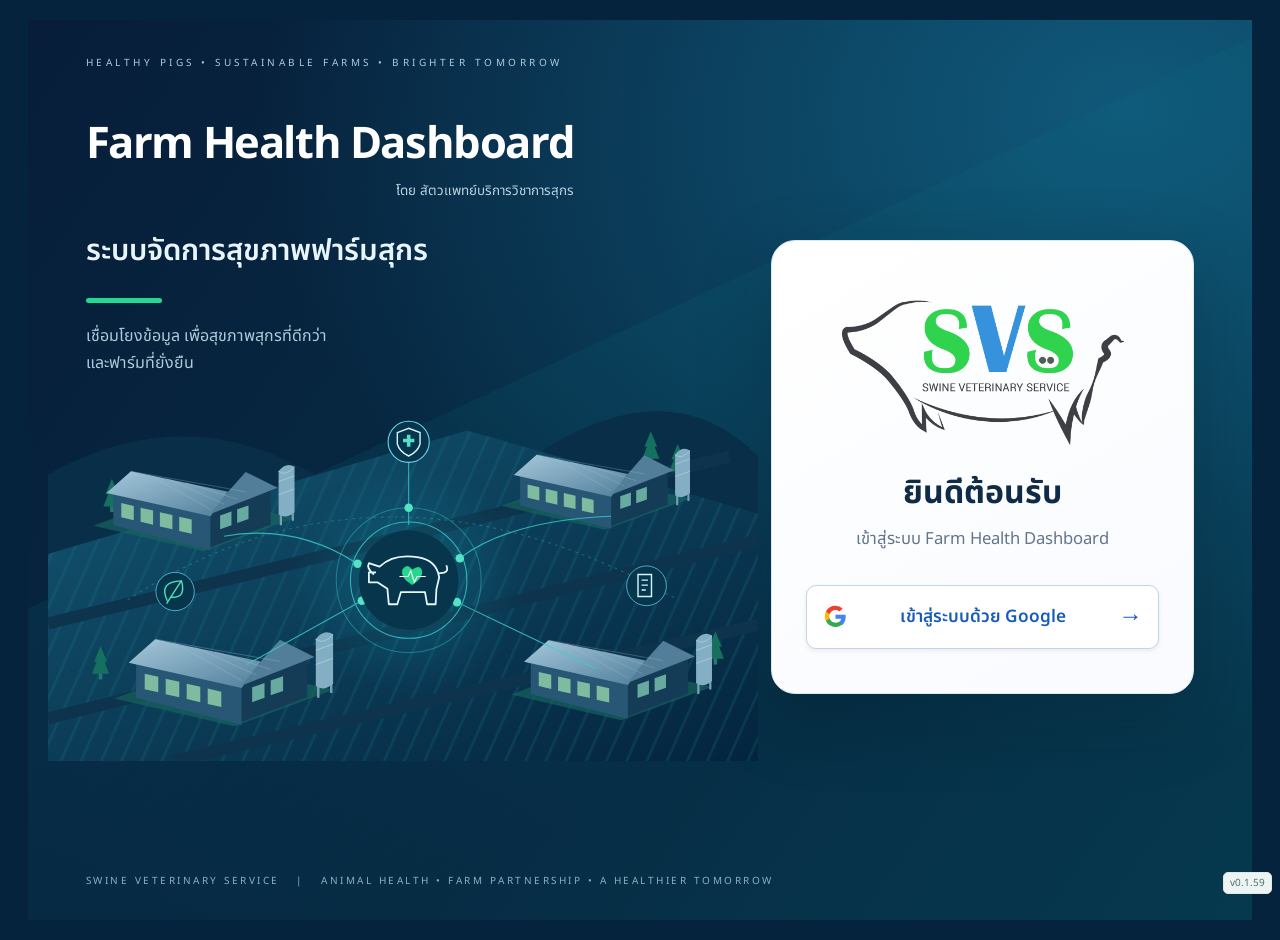
==== frontend/index.html @ 63cb98ec "Add topic dropdown and align regional farm categories" ====
<!doctype html>
<html lang="th"><head><meta charset="utf-8"><meta name="viewport" content="width=device-width,initial-scale=1"><meta name="theme-color" content="#123d43"><meta name="referrer" content="no-referrer"><title>Farm Health Dashboard</title><meta name="description" content="ระบบบันทึกและติดตามสุขภาพฟาร์มสุกร สำหรับหน่วยงานสัตวแพทย์"><style>@import url('https://fonts.googleapis.com/css2?family=Noto+Sans+Thai:wght@400;500;600;700&display=swap');
[hidden]{display:none!important}.login{max-width:520px;margin:65px auto;padding:36px}.login h1{margin:18px 0}.login .brandmark{width:60px;height:60px}.login button{margin-top:20px}.scrolltable{overflow:auto}.formhelp{font-size:.8rem;color:#687e83}.wide{width:min(920px,95vw)}progress{width:100%;accent-color:#176b67}.imagepreview{display:flex;gap:8px;flex-wrap:wrap;margin-top:8px}.imagepreview img{width:100px;height:75px;object-fit:cover;border-radius:5px}.labcell button{display:block;border:0;background:transparent;padding:3px 0;text-align:left}.region:only-child{max-width:400px}.errorbox{padding:14px;background:#fff0f1;color:#9f1b2e;border-radius:7px}.infoform{background:#f1f6f6;padding:10px 14px;border-radius:6px;margin-bottom:16px;font-size:.85rem}.user button{font-size:.8rem}.required{color:#b32235}nav button{border-bottom-color:transparent}nav button.active{border-bottom-color:#176b67}.admincards{display:grid;grid-template-columns:repeat(3,1fr);gap:16px;margin-bottom:20px}.admincards button{padding:20px;text-align:left}.recordfiles button{margin:5px}.connectionerror{color:#a51d2e}.smallbutton{padding:4px 8px;font-size:.8rem}@media(max-width:800px){.admincards{grid-template-columns:1fr}header{flex-wrap:wrap}header nav{display:flex;order:3;margin:0;width:100%;flex-basis:100%;gap:20px}header nav button{padding:6px 0}.login{margin:25px auto;padding:25px}}
:root{font-family:'Noto Sans Thai',Tahoma,sans-serif;color:#20383d;background:#f3f6f7;font-size:16px;--teal:#176b67;--ink:#123d43;--border:#dfe7e8;--muted:#687e83;--red:#b32235}*{box-sizing:border-box}body{margin:0}button,input,select,textarea{font:inherit}button,a,input,select,textarea{outline-offset:3px}button{cursor:pointer;border:1px solid var(--border);background:white;color:inherit;border-radius:8px;padding:9px 15px;font-size:.875rem;font-weight:500;transition:background .15s,box-shadow .15s}button:hover{background:#eaf2f1}button:disabled{cursor:not-allowed;opacity:.55}a{color:var(--teal);text-decoration:none}header{min-height:90px;background:white;display:flex;align-items:center;justify-content:space-between;padding:16px 32px;gap:24px;border-bottom:1px solid var(--border)}.brand{display:flex;align-items:center;gap:13px;color:var(--ink);font-size:1.2rem;line-height:1.4}.brand strong{font-weight:500}.brand small{display:block;color:var(--muted);font-size:.75rem;margin-top:3px}.brandmark{position:relative;background:var(--ink);color:white;display:grid;place-items:center;width:49px;height:49px;border-radius:13px;font-size:1rem;font-weight:700;letter-spacing:-1px}.brandmark span{position:absolute;right:4px;top:0;color:#96dbb4}nav{display:flex;align-items:center;gap:18px;flex:1;margin-left:22px}nav button{border:0;border-radius:0;padding:15px 0;border-bottom:3px solid var(--teal);color:var(--teal);font-size:1rem}.prototype{background:#edf5f3;color:var(--teal);padding:5px 9px;border-radius:5px;font-size:.75rem}.user{display:flex;align-items:center;gap:9px}.avatar{border-radius:50%;background:#e7eeed;display:grid;place-items:center;width:38px;height:38px;font-size:.8rem;font-weight:600}.user label{font-size:.75rem;color:var(--muted)}.user select{display:block;border:0;padding:0;color:var(--ink);font-size:.875rem;background:transparent}.demobar{display:flex;align-items:center;justify-content:space-between;padding:8px 32px;background:#e8eff0;font-size:.75rem;color:#526c71}.demobar button{padding:2px 8px;font-size:.75rem;border:0;background:transparent;text-decoration:underline}main{max-width:1800px;margin:auto;padding:27px 32px 40px;min-height:75vh}h1{font-size:1.7rem;margin:0;font-weight:600;letter-spacing:-.6px}h2{font-size:1.15rem;font-weight:600;margin:0 0 16px}h3{font-size:1rem;margin:0 0 10px}p{margin:8px 0;line-height:1.7}.muted{color:var(--muted);font-size:.875rem}.pagehead{display:flex;justify-content:space-between;align-items:center;gap:16px;margin-bottom:22px}.eyebrow{font-size:.75rem;letter-spacing:1.4px;color:var(--teal);font-weight:600;margin-bottom:6px}.datebox{text-align:right;color:var(--muted);font-size:.875rem}.summary{display:grid;grid-template-columns:repeat(4,1fr);gap:16px;margin-bottom:22px}.stat{background:white;border:1px solid var(--border);border-radius:12px;padding:18px 21px;display:flex;align-items:center;gap:15px}.stat .sicon{height:44px;width:44px;display:grid;place-items:center;background:#edf5f3;border-radius:12px;font-size:1.3rem}.stat b{font-size:1.9rem;font-weight:600;line-height:1.1}.stat p{font-size:.875rem;color:var(--muted);margin:6px 0 0}.stat small{font-size:.75rem;color:var(--teal)}.controls{background:white;border:1px solid var(--border);border-radius:12px;padding:17px 20px;margin-bottom:20px}.controlrow{display:flex;align-items:center;gap:10px;flex-wrap:wrap}.controlrow+.controlrow{padding-top:14px;margin-top:14px;border-top:1px solid #edf0f0}.search{flex:1;min-width:200px;position:relative}.search input{width:100%;padding-left:36px}.search>span{position:absolute;left:12px;top:10px;color:var(--muted)}input,textarea,select{border:1px solid #d7e1e3;border-radius:7px;background:white;padding:9px 11px;color:var(--ink);font-size:.875rem;max-width:100%}input:focus,textarea:focus,select:focus{outline:2px solid #6fafaa;border-color:transparent}textarea{resize:vertical;min-height:92px}.chip{display:inline-flex;align-items:center;gap:8px;min-height:41px}.chip.on,.segmented .on{background:var(--ink);border-color:var(--ink);color:white}.chip .count{padding:0 6px;border-radius:4px;background:#f4e4e7;color:#a22033;font-size:.75rem}.clear{margin-left:auto;color:var(--muted);border:0}.dots{display:grid;grid-template-columns:5px 5px;gap:3px}.dots i{width:5px;height:5px;border-radius:50%;background:#b32235}.dots i:nth-child(2){background:#e78a32}.dots i:nth-child(3){background:#e1c344}.dots i:nth-child(4){background:#27875e}.triangle{display:inline-grid;place-items:center;width:19px;height:18px;background:var(--red);color:white;font:700 12px Arial;clip-path:polygon(50% 0%,100% 100%,0 100%);padding-top:4px;flex-shrink:0}.new{font:700 9px Arial;background:#fbe4e8;color:var(--red);padding:3px 4px;border-radius:3px;letter-spacing:.4px}.icons{display:inline-flex;align-items:center;gap:4px;font-size:.875rem}.subfilters{display:flex;align-items:center;gap:8px;padding-top:12px;flex-wrap:wrap}.boardhead{display:flex;align-items:center;justify-content:space-between;margin:22px 0 14px}.boardhead h2{margin:0}.boardhead span{font-size:.8rem;color:var(--muted)}.board{display:grid;grid-template-columns:repeat(7,minmax(0,1fr));gap:11px;align-items:start}.region{background:#e9eff0;border:1px solid #dde6e7;border-radius:11px;overflow:hidden}.regionhead{background:var(--ink);color:white;display:flex;justify-content:space-between;align-items:center;padding:13px 12px;font-size:.875rem;font-weight:500;min-height:50px}.regionhead span{color:#c0d5d7;font-size:.75rem;font-weight:400}.layer{padding:12px 9px;min-height:204px;border-bottom:1px solid #d8e2e3}.layer:last-child{border:0}.layerlabel{display:flex;gap:6px;align-items:center;font-size:.75rem;color:#537077;font-weight:600;margin:0 2px 10px}.layerlabel i{width:4px;height:11px;background:#448d86;border-radius:2px}.layer:nth-child(3) .layerlabel i{background:#7094b9}.layer:nth-child(4) .layerlabel i{background:#aa91b1}.farm{display:block;width:100%;text-align:left;background:white;padding:11px 10px;margin-bottom:9px;min-height:70px;border-radius:8px;border:1px solid #dee7e8;box-shadow:0 2px 3px #183d4304}.farm:hover{background:white;box-shadow:0 3px 10px #183d431c;border-color:#81b2a9;transform:translateY(-1px)}.farm.alert{border-left:3px solid var(--red)}.farmname{font-size:.875rem;font-weight:600;display:flex;align-items:center;gap:5px;flex-wrap:wrap}.farmmeta{display:flex;justify-content:space-between;align-items:center;gap:6px;margin-top:7px;font-size:.75rem;color:#788b90}.badge{display:inline-block;border-radius:5px;padding:3px 7px;font-size:.75rem;font-weight:500;background:#e9f3ed;color:#176641}.badge.Unstable{background:#f9e5e8;color:#a91e30}.badge.StableActive{background:#fff0df;color:#984c09}.badge.StableInactive{background:#fff5bd;color:#756000}.badge.FreePRRS{background:#e0f2e7;color:#176641}.miniempty{color:#84989c;font-size:.75rem;padding:18px 5px;text-align:center}.notice{padding:13px 17px;background:#eaf3f2;color:#416866;border-radius:8px;font-size:.875rem;margin-bottom:18px}.back{border:0;background:transparent;padding:0;margin-bottom:20px;color:var(--teal)}.detailhero{background:var(--ink);color:white;border-radius:14px;padding:25px 28px;display:flex;justify-content:space-between;align-items:center;gap:16px;margin-bottom:20px}.detailhero .eyebrow,.detailhero .muted{color:#abc8ca}.detailhero h1{font-size:2rem}.detailhero .icons{margin-left:10px}.detailstats{display:flex;gap:30px}.detailstats b{display:block;font-size:1.35rem}.detailstats span{font-size:.8rem;color:#abc8ca}.tabs{display:flex;gap:5px;border-bottom:1px solid #d7e3e4;margin-bottom:22px;overflow-x:auto}.tabs button{white-space:nowrap;border:0;border-radius:0;background:transparent;padding:12px 15px;border-bottom:3px solid transparent;color:#657c81}.tabs .on{border-color:var(--teal);color:var(--teal);font-weight:600}.panel{padding:22px;background:white;border:1px solid var(--border);border-radius:12px;margin-bottom:16px}.panelhead{display:flex;justify-content:space-between;align-items:center;gap:10px;margin-bottom:18px}.panelhead h2{margin:0}.primary{background:var(--teal);color:white;border-color:var(--teal)}.primary:hover{background:#125851}.danger{background:#fff1f2;color:var(--red);border-color:#f1cbd1}.grid2{display:grid;grid-template-columns:1fr 1fr;gap:20px}.fieldgrid{display:grid;grid-template-columns:repeat(2,1fr);gap:15px}.field{display:flex;flex-direction:column;gap:6px;font-size:.875rem}.field.full{grid-column:1/-1}.field label{font-weight:500}.profilegrid{display:grid;grid-template-columns:repeat(3,1fr);gap:25px}.profilegrid span{font-size:.8rem;color:var(--muted);display:block;margin-bottom:5px}.profilegrid b{font-size:1rem;font-weight:500}.record{padding:20px;border:1px solid var(--border);border-radius:10px;margin-bottom:14px;background:white}.record.cancelled{opacity:.7;background:#f4f4f4}.recordhead{display:flex;justify-content:space-between;gap:12px;align-items:flex-start;margin-bottom:14px}.recordhead h3{margin:0}.recordtime{font-size:.8rem;color:var(--muted)}.recordbody{border-top:1px solid #edf0f1;padding-top:13px}.actions{display:flex;gap:7px;flex-wrap:wrap;margin-top:15px}.actions button{font-size:.8rem;padding:6px 10px}.metrics{display:flex;gap:25px;margin:14px 0}.metrics b{font-size:1.5rem;display:block}.metrics span{font-size:.8rem;color:var(--muted)}.empty{padding:52px 20px;text-align:center;color:var(--muted)}.empty b{display:block;color:var(--ink);font-size:1.1rem;margin:8px 0}.tablewrap{overflow-x:auto}table{width:100%;border-collapse:collapse;font-size:.875rem}th{background:#eef3f3;text-align:left;font-weight:500;color:#547077;padding:12px 15px;white-space:nowrap}td{padding:13px 15px;border-bottom:1px solid #e6eded;vertical-align:top}td:first-child{font-weight:500;white-space:nowrap}.pass{color:#16633b;background:#e5f2e9;padding:5px 8px;border-radius:5px;display:inline-block;font-size:.8rem}.notpass{color:#a51d2e;background:#fae7e9;padding:5px 8px;border-radius:5px;display:inline-block;font-size:.8rem}.noresult{color:#6f7a7e;background:#eceff0;padding:5px 8px;border-radius:5px;font-size:.8rem;display:inline-block}.labentry{margin-bottom:7px;min-width:115px}.labentry small{display:block;color:var(--muted);font-size:.75rem;margin-top:3px}.segmented{display:inline-flex;border:1px solid var(--border);border-radius:8px;padding:3px;gap:2px}.segmented button{border:0;padding:6px 10px}.priority{font-size:.75rem;color:#8b6309;background:#fff4cf;padding:3px 7px;border-radius:4px}.priority.urgent{color:#a51d2e;background:#fae2e7}.issue{margin-bottom:15px;border-left:3px solid #a9ccc4;padding:2px 0 2px 15px}.issue strong{font-size:.875rem}.issue p{font-size:.875rem}.issuephotos{display:flex;gap:8px;flex-wrap:wrap}.issuephotos img{width:120px;height:90px;object-fit:cover;border-radius:6px}.history{padding:8px 12px;background:#f3f7f7;font-size:.8rem;margin-top:8px;border-radius:5px}.group{border:1px solid var(--border);border-radius:8px;margin:14px 0;overflow:hidden}.group summary{cursor:pointer;padding:13px 15px;background:#edf4f3;font-size:.9rem;font-weight:500}.groupcontent{padding:14px}.issueform{padding:16px;border:1px solid var(--border);border-radius:8px;margin-bottom:12px;background:#fcfdfd}.issueform .fieldgrid{gap:11px}.formactions{display:flex;gap:10px;justify-content:flex-end;border-top:1px solid var(--border);padding-top:18px;margin-top:18px}.issueform .remove{float:right;margin-bottom:7px;padding:3px 8px;color:var(--red);font-size:.75rem}dialog{padding:0;border:0;border-radius:14px;width:min(720px,94vw);max-height:90vh;box-shadow:0 20px 90px #0a262d40;color:inherit}dialog::backdrop{background:#0f2e3b80;backdrop-filter:blur(3px)}.modalhead{padding:20px 24px;border-bottom:1px solid var(--border);display:flex;align-items:center;justify-content:space-between;position:sticky;top:0;background:white;z-index:2}.modalhead h2{margin:0}.modalhead button{padding:4px 10px;font-size:1.2rem;border:0}.modalbody{padding:22px 24px}.error{color:var(--red);font-size:.875rem}.checkrow{display:flex;align-items:center;gap:7px;font-size:.875rem;color:var(--muted)}#toast{position:fixed;bottom:25px;left:50%;transform:translateX(-50%);background:#173e43;color:white;padding:12px 23px;border-radius:8px;box-shadow:0 4px 20px #0002;z-index:20;max-width:90vw;display:none;font-size:.875rem}footer{display:flex;justify-content:space-between;padding:18px 32px;border-top:1px solid var(--border);color:#7b9297;font-size:.75rem;letter-spacing:.5px}.loading{padding:60px;text-align:center}@media(min-width:1700px){.layer{min-height:205px}.farm{padding:13px}.regionhead{padding:14px}}@media(max-width:1200px){.board{grid-template-columns:repeat(4,minmax(0,1fr))}.layer{min-height:200px}nav{margin-left:0}.prototype{display:none}}@media(max-width:800px){header{padding:13px 18px;gap:10px}.brand{font-size:1rem}.brandmark{width:39px;height:39px}nav{display:none}main{padding:22px 18px}.summary{grid-template-columns:repeat(2,1fr);gap:10px}.stat{padding:14px}.stat b{font-size:1.5rem}.board{grid-template-columns:repeat(2,minmax(0,1fr))}.grid2{grid-template-columns:1fr}.profilegrid{grid-template-columns:1fr 1fr}.detailhero{padding:20px;display:block}.detailstats{margin-top:20px}.demobar{padding:8px 18px;gap:10px}.demobar span{max-width:70%}.datebox{display:none}.controls{padding:14px}.clear{margin-left:0}.panel{padding:17px}.panelhead{flex-wrap:wrap}footer{padding:16px 18px;gap:15px}.pagehead h1{font-size:1.5rem}.modalbody{padding:18px}}@media(max-width:450px){.board{grid-template-columns:1fr}.region .layer{min-height:0}.farm{min-height:64px}.fieldgrid{grid-template-columns:1fr}.profilegrid{grid-template-columns:1fr 1fr}.stat .sicon{display:none}.brand small{font-size:.65rem}.avatar{display:none}.controlrow select{flex:1}.detailhero h1{font-size:1.6rem}.detailstats{gap:20px}.formactions{flex-wrap:wrap}.summary{gap:8px}}@media(prefers-reduced-motion:reduce){*{transition:none!important;scroll-behavior:auto!important}}


/* Compact dashboard farm cards: keep full names and every status visible. */
.board .farm {
  min-height: 44px;
  padding: 8px 10px;
  margin-bottom: 5px;
}
.board .farm:last-child { margin-bottom: 0; }
.board .farmname {
  font-size: .875rem;
  font-weight: 600;
  line-height: 1.5;
  overflow-wrap: anywhere;
}
.board .farm .icons { flex-wrap: wrap; max-width: 100%; }
.board .farm > .badge { margin-top: 4px; }

/* Farm Health Dashboard login, based on the selected navy farm illustration. */
body.login-page{background:#06233e;color:#fff}
body.login-page>header,body.login-page>footer{display:none}
body.login-page main{max-width:none;padding:0;min-height:100svh}
.login-screen{position:relative;isolation:isolate;overflow:hidden;min-height:100svh;padding:34px clamp(24px,4.5vw,90px) 28px;background:radial-gradient(ellipse at 90% 10%,#10587a 0,transparent 56%),linear-gradient(125deg,#071d39,#06394e)}
.login-screen::before{content:'';position:absolute;inset:0;z-index:-1;background:linear-gradient(155deg,transparent 40%,#08728222 40%,transparent 72%)}
.login-kicker{font-size:10px;letter-spacing:3.5px;color:#accade;margin:0;line-height:1.8}
.login-layout{display:grid;grid-template-columns:minmax(0,1.5fr) minmax(340px,1fr);gap:clamp(28px,4vw,72px);align-items:center;min-height:calc(100svh - 110px)}
.login-story{position:relative;align-self:stretch;padding-top:48px;min-height:640px}
.login-title-block{display:table;max-width:100%}
.login-title-block h1{font-size:clamp(27px,3.4vw,66px);line-height:1.17;font-weight:700;letter-spacing:-1.4px;margin:0;color:white}
.login-byline{font-size:clamp(11px,1.05vw,17px);text-align:right;color:#bad3df;margin:10px 0 0;line-height:1.5}
.login-story h2{font-size:clamp(22px,2.3vw,40px);line-height:1.5;margin:28px 0 0;color:#e8f5fc}
.login-accent{width:76px;height:5px;border-radius:9px;background:#24d890;margin:25px 0 20px}
.login-description{font-size:clamp(14px,1.25vw,20px);color:#accbdc;line-height:1.7;margin:0;max-width:420px}
.farm-scene{display:block;width:112%;max-width:none;margin:0 0 -12px -6%;height:auto;pointer-events:none}
.signin-card{background:linear-gradient(150deg,#fff,#f9fbff);color:#102b46;border:1px solid #dbe8ee;border-radius:24px;padding:48px 34px 44px;text-align:center;box-shadow:0 24px 70px #00132140;width:100%;margin:28px 0;}
/* Reference logo occupied 100% of this base: display at 80%. */
.signin-logo{width:80%;max-width:352px;height:auto;display:block;margin:0 auto 24px}
.signin-card h2{font-size:clamp(26px,2.5vw,38px);font-weight:700;margin:0 0 8px;line-height:1.5}
.signin-description{font-size:clamp(14px,1.3vw,20px);color:#63758c;margin:0 0 32px;line-height:1.7}
.google-login{display:flex;width:100%;align-items:center;justify-content:center;gap:15px;min-height:62px;padding:13px 16px;border:1px solid #c5d4e2;border-radius:10px;background:white;color:#175cba;font-size:clamp(14px,1.35vw,20px);font-weight:600;box-shadow:0 2px 5px #1d345514}
.google-login:hover{background:#f1f7ff;border-color:#7aaddd;box-shadow:0 4px 14px #194e8a20}
.google-login svg{width:25px;height:25px;flex-shrink:0}.google-login .login-arrow{margin-left:auto;font-size:24px;font-weight:400}
.google-login span:nth-child(2){flex:1}
.signin-card .errorbox{text-align:left;margin:16px 0}.signin-card .notice{text-align:left}
.login-signoff{font-size:10px;letter-spacing:2.5px;color:#8cafc2;line-height:1.8;margin:10px 0 0}
.brand .brand-credit{display:block;text-align:right;font-size:.65rem;letter-spacing:0}
.header-svs-logo{width:65px;height:auto;object-fit:contain}
@media(min-width:1700px){.signin-card{padding:60px 40px}.login-story{padding-top:65px}.farm-scene{margin-top:10px}}
@media(max-width:1000px){.login-layout{grid-template-columns:minmax(0,1.2fr) minmax(310px,1fr);gap:24px}.login-story{min-height:530px;padding-top:40px}.signin-card{padding:34px 22px}.login-title-block h1{letter-spacing:-.8px}.farm-scene{width:125%;margin-left:-12%}.login-kicker{letter-spacing:2px}}
@media(max-width:720px){.login-screen{padding:24px 20px}.login-kicker{font-size:8px;letter-spacing:1.5px}.login-layout{grid-template-columns:1fr;gap:0;min-height:0}.login-story{min-height:0;padding-top:28px}.login-title-block{margin:0 auto}.login-title-block h1{font-size:clamp(24px,6.7vw,44px);letter-spacing:-.8px}.login-byline{font-size:11px;margin-top:7px}.login-story h2{text-align:center;font-size:23px;margin-top:24px}.login-accent{margin:16px auto}.login-description{text-align:center;font-size:14px;max-width:none}.farm-scene{width:100%;max-width:480px;margin:-5px auto -15px}.signin-card{max-width:480px;margin:0 auto 22px;padding:28px 24px;border-radius:20px}.signin-logo{max-width:230px;margin-bottom:18px}.signin-card h2{font-size:28px}.signin-description{font-size:15px;margin-bottom:22px}.google-login{min-height:56px;font-size:16px}.login-signoff{text-align:center;font-size:8px;letter-spacing:1.5px}}

/* Overview v0.1.3 */
.header-logo-tile{width:64px;height:64px;flex-shrink:0;display:grid;place-items:center;background:#eaf3f1;border:1px solid #dcebe7;border-radius:14px;padding:5px}
.header-logo-tile .header-svs-logo{width:100%;height:auto}
.summary{grid-template-columns:repeat(3,minmax(0,1fr))}
.overview-actions{display:flex;gap:8px;align-items:center;justify-content:flex-end;flex-wrap:wrap;font-size:.8rem;color:var(--muted)}
.prrs-options button{display:inline-flex;align-items:center;gap:7px}
.prrs-dot{display:inline-block;width:10px;height:10px;border-radius:50%;flex-shrink:0}
.prrs-dot.Unstable{background:#a91e30}.prrs-dot.StableActive{background:#ed8a26}.prrs-dot.StableInactive{background:#e1c344}.prrs-dot.FreePRRS{background:#248553}
@media(max-width:800px){.pagehead{align-items:flex-start;flex-wrap:wrap}.overview-actions{justify-content:flex-start}.summary{gap:8px}.stat{padding:12px 8px}.stat .sicon{display:none}.stat p{font-size:.75rem}.header-logo-tile{width:52px;height:52px}}
@media(max-width:450px){.summary{grid-template-columns:1fr}.stat{gap:10px}.stat>div:last-child{display:flex;align-items:center;gap:14px}.stat p{margin:0}}

/* v0.1.4: balanced region columns; prefix removal is presentation only. */
.board-scroll{width:100%;overflow-x:auto;padding-bottom:10px;overscroll-behavior-x:contain}
.balanced-board{grid-template-columns:var(--region-tracks);gap:10px}
.balanced-board .region:only-child{max-width:none}
.balanced-board .layer{min-height:0;padding:10px 8px}
.farm-columns{display:grid;grid-template-columns:minmax(0,1fr);gap:6px;align-items:start}
.farm-columns.two-columns{grid-template-columns:repeat(2,minmax(0,1fr))}
.farm-column{min-width:0}
.board .farm{padding:7px 8px;min-height:44px;margin-bottom:5px}
.board .farmname{font-weight:400;font-size:.84rem;gap:4px;line-height:1.5}
.board .farm.has-status .farmname{font-weight:600}
.farm-label{min-width:0;overflow-wrap:anywhere}
.board .farm .icons:empty{display:none}
.board .farm .icons{flex-wrap:wrap}
@media(max-width:1100px){.balanced-board{grid-template-columns:repeat(2,minmax(0,1fr))}.balanced-board .region-wide{grid-column:1/-1}}
@media(max-width:600px){.balanced-board{grid-template-columns:minmax(0,1fr)}.balanced-board .region-wide{grid-column:auto}.board-scroll{overflow-x:visible}}
@media(max-width:360px){.farm-columns.two-columns{grid-template-columns:minmax(0,1fr)}}

/* v0.1.5: fit all region tracks inside the viewport. */
.board-scroll{overflow:visible;padding-bottom:0;min-width:0;max-width:100%}
.balanced-board{width:100%;min-width:0;gap:8px}
.balanced-board .region{min-width:0}
.balanced-board .regionhead{padding:10px 7px;gap:4px;overflow-wrap:anywhere}
.balanced-board .regionhead span{flex-shrink:0}
.balanced-board .layer{padding:8px 5px}
.balanced-board .layerlabel{font-size:.75rem;overflow-wrap:anywhere}
.balanced-board .farm{width:100%;min-width:0;padding:6px}
.balanced-board .farmname{flex-wrap:wrap;font-size:clamp(.72rem,.76vw,.84rem)}
.balanced-board .farm-label{flex:1 1 65px}
.balanced-board .badge{max-width:100%;white-space:normal;overflow-wrap:anywhere;font-size:.7rem;padding:3px 5px}
@media(max-width:1100px){.balanced-board .farmname{font-size:.84rem}}

.event-units{min-width:0;margin:8px 0;border:1px solid #dfe7e8;border-radius:8px;padding:10px}
.event-unit{display:grid;grid-template-columns:minmax(180px,1.8fr) repeat(3,minmax(110px,1fr));gap:8px;align-items:center;padding:10px 0;border-bottom:1px solid #e8eeee}
.event-unit:last-child{border-bottom:0}.event-unit label{font-size:.78rem}.event-unit input[type=number]{width:65px;padding:6px 4px}.event-unit-name{display:flex;gap:5px;align-items:center}.event-unit input:disabled{background:#f0f3f4;color:#9aa}.event-text{white-space:pre-wrap;overflow-wrap:anywhere}
dialog:has(.event-units){width:min(1050px,96vw)}
@media(max-width:720px){.event-unit{grid-template-columns:repeat(3,minmax(0,1fr))}.event-unit-name{grid-column:1/-1}.event-unit input[type=number]{max-width:100%;width:58px}}
.fieldgrid>h3.full{grid-column:1/-1;margin-top:12px}

.regionhead{width:100%;border:0;border-radius:0;text-align:left}.regionhead:hover{background:#1b555c}.regionhead:focus-visible{outline:3px solid #56bdae;outline-offset:-3px}
.team-executives,.team-heads{display:flex;flex-direction:column;align-items:center}.team-person{background:white;border:1px solid #dfe7e8;border-radius:12px;padding:16px;min-width:0;text-align:center}.team-head{max-width:360px;width:100%}.team-person h3{font-size:.95rem;margin:10px 0 4px}.team-person p{font-size:.78rem}.team-photo-wrap{position:relative;width:72px;height:72px;border-radius:50%;margin:auto;background:#e2efeb;overflow:hidden}.team-head .team-photo-wrap{width:96px;height:96px}.team-initial{display:grid;place-items:center;width:100%;height:100%;font-size:.8rem}.team-photo-wrap img{position:absolute;inset:0;width:100%;height:100%;object-fit:cover}.team-photo-wrap img:not([src]){display:none}.team-link{height:25px;width:2px;background:#b5ceca;margin:0 auto}.team-members{display:grid;grid-template-columns:repeat(auto-fit,minmax(220px,1fr));gap:12px;align-items:start}.team-farms{display:flex;flex-direction:column;gap:5px;margin-top:12px}.team-farms button{text-align:left;font-size:.8rem}.team-secretary{max-width:300px;margin:18px auto}.team-regions{margin-top:24px}.team-photo-upload{display:block;font-size:.75rem;color:#176b67;margin-top:12px}.team-photo-upload input{display:block;width:100%;font-size:.7rem}.region-counts{display:grid;grid-template-columns:repeat(auto-fit,minmax(160px,1fr));gap:10px;margin-bottom:24px}.region-counts>div{background:#edf5f3;border-radius:8px;padding:16px}.region-counts b{display:block;font-size:1.5rem}.region-counts span{font-size:.85rem}

.tm-fields019{display:grid;grid-template-columns:1fr 1fr;gap:24px;margin:20px 0}.tm-fields019 label{display:block;margin-top:10px}.tm-fields019 input:not([type=checkbox]),.tm-fields019 select,.tm-fields019 textarea{display:block;width:100%}.tm-add019{max-height:380px;overflow:auto;display:grid;grid-template-columns:repeat(2,minmax(0,1fr));gap:8px;padding:12px 0}.tm-add019 label{padding:8px;border:1px solid #dde7e7;border-radius:6px}.tm-add019 label[hidden]{display:none}.tm-add019 small{display:block;color:#657a80}#tmPreview019{padding:16px 0}#tmVet019{min-width:280px;max-width:100%}@media(max-width:700px){.tm-fields019,.tm-add019{grid-template-columns:1fr}}#release-version{position:fixed;right:8px;bottom:6px;background:#edf5f3;color:#526c71;border:1px solid #dfe7e8;border-radius:5px;padding:2px 6px;font-size:10px;z-index:15}
.org-capture{background:#fff;border:1px solid #dce7e8;border-radius:16px;padding:24px;margin:12px 0 28px;color:#173f46}.org-capture>h1{font-size:24px;margin:0 0 22px}.org-export-controls{display:flex;justify-content:flex-end;gap:8px;margin-top:16px}.org-person{padding:14px 10px;background:#fff;border:1px solid #dfe8e9;border-radius:12px;text-align:center;min-width:0;width:100%;box-sizing:border-box}.org-person h3{font-size:15px;line-height:1.55;margin:10px 0 4px;overflow-wrap:anywhere}.org-person .team-photo-wrap{width:90px;height:90px;margin:0 auto;overflow:hidden;border-radius:50%;position:relative}.org-person .team-photo-wrap img{width:100%;height:100%;position:absolute;inset:0;object-fit:cover;border-radius:50%}.org-person .team-initial{display:flex;width:100%;height:100%;align-items:center;justify-content:center;background:#edf5f4;color:#49767c}.org-position{font-size:12px;color:#6b8085;margin:4px 0}.org-compact{border:0;padding:10px 5px}.org-compact .team-photo-wrap{width:72px;height:72px}.org-compact h3{font-size:13px;font-weight:500}.org-stem{height:24px;width:2px;background:#abc9c6;margin:0 auto}.org-exec-row{display:grid;grid-template-columns:1fr 220px 1fr;align-items:center}.org-exec-main{grid-column:2}.org-assistants{grid-column:3;display:flex;border-left:2px solid #abc9c6;max-width:220px;margin-left:16px}.org-executives .org-compact .team-photo-wrap{width:88px;height:88px}.org-six{display:grid;grid-template-columns:repeat(var(--team-columns,6),minmax(0,1fr));gap:10px;border-top:2px solid #abc9c6;padding-top:18px;align-items:start}.org-group{min-width:0}.org-group>h2{text-align:center;font-size:18px;margin:0 0 14px}.org-column>h2{font-size:14px;min-height:44px}.org-heads{display:flex;justify-content:center;gap:12px}.org-heads>.org-person{max-width:320px}.org-column .org-heads>.org-person{max-width:none}.org-branches{border-top:2px solid #abc9c6;padding-top:16px}.org-two{display:grid;grid-template-columns:repeat(2,minmax(0,1fr));gap:20px}.org-column .org-two{display:block}.org-column .org-branch+.org-branch{margin-top:12px;border-top:1px solid #dce7e8;padding-top:12px}.org-region-label{text-align:center;font-size:14px;margin:0 0 12px;color:#436f75}.org-members{display:grid;grid-template-columns:repeat(auto-fit,minmax(190px,1fr));gap:12px;align-items:start}.org-members.vertical{display:flex;flex-direction:column;gap:10px}.org-farm-group{text-align:left;margin-top:10px}.org-farm-group h4{font-size:12px;color:#547a7e;font-weight:600;margin:0 0 5px}.org-farm-group button{display:block;text-align:left;width:100%;font-size:13px;margin:4px 0;white-space:normal}.org-photo-editor{background:#fff;padding:16px;border-radius:12px}.org-photo-editor label{display:block;margin:12px 0}.org-photo-editor input{margin-left:16px;max-width:100%}.pig-fields{border:1px solid #dce7e8;border-radius:10px;padding:16px}.pig-row{display:grid;grid-template-columns:minmax(0,1fr) 110px 28px;align-items:center;gap:10px;margin:12px 0}.pig-row label{display:flex;align-items:center;gap:8px}.pig-row input[type=checkbox]{width:auto}.pig-row input:disabled{background:#edf1f2}.org-capture .team-farms{margin:10px 0 0}
@media(max-width:900px){.org-capture{padding:12px}.org-six{gap:3px}.org-compact .team-photo-wrap{width:52px;height:52px}.org-compact h3{font-size:11px}.org-column>h2{font-size:12px}.org-two{gap:10px}}@media(max-width:600px){.org-six{grid-template-columns:repeat(2,minmax(0,1fr))}.org-two{grid-template-columns:1fr}.org-exec-row{grid-template-columns:0 minmax(0,1fr) minmax(0,1fr)}.org-assistants{margin-left:8px}.org-compact h3{font-size:12px}.pig-row{grid-template-columns:minmax(0,1fr) 80px 24px}}
.prrs-capture012{background:#fff;border:1px solid #dce6e8;border-radius:14px;padding:20px;margin-top:18px}.prrs-capture012 h1{font-size:24px;margin:0 0 8px}.prrs-summary012{display:grid;grid-template-columns:repeat(5,minmax(0,1fr));gap:12px;margin:22px 0}.prrs-stat012{border:1px solid #dbe4e7;border-top:4px solid #244a55;border-radius:10px;padding:16px;background:#fff;min-width:0}.prrs-stat012 span{font-size:14px;display:block}.prrs-stat012 b{font-size:30px;display:block;margin-top:8px}.prrs-matrix012{display:grid;grid-template-columns:minmax(100px,.6fr) repeat(4,minmax(0,1fr));border:1px solid #dce6e8;border-radius:10px;overflow:hidden;gap:1px;background:#dce6e8}.prrs-corner012,.prrs-rowlabel012{background:#f5f8f9;display:flex;align-items:center;justify-content:center;text-align:center;padding:12px;font-weight:600}.prrs-heading012{padding:18px 6px;text-align:center;font-weight:600;display:flex;align-items:center;justify-content:center}.prrs-cell012{padding:10px;min-width:0;min-height:90px}.prrs-farm012{display:block;width:100%;text-align:left;background:#fff;border:1px solid #dfe5e8;border-radius:8px;padding:10px;margin:0 0 8px;white-space:normal;overflow-wrap:anywhere;line-height:1.55;color:#263e46}.prrs-farm012:last-child{margin-bottom:0}.prrs-farm012 small{display:block;font-size:11px;color:#6c8188;margin-top:3px}.prrs-unknown012{margin-top:24px;padding-top:16px;border-top:1px solid #dce6e8}.prrs-unknown012 h2{font-size:19px}.prrs-unknown012 h2 span,.prrs-unknown012 small{color:#71878d;font-weight:400}.prrs-unknown012 h3{font-size:16px}.prrs-unknown-list012{display:grid;grid-template-columns:repeat(auto-fit,minmax(180px,1fr));gap:8px}.prrs-unknown-list012 .prrs-farm012{margin:0}@media(max-width:700px){.prrs-capture012{padding:10px}.prrs-summary012{gap:4px}.prrs-stat012{padding:8px 5px}.prrs-stat012 span{font-size:11px}.prrs-stat012 b{font-size:22px}.prrs-matrix012{grid-template-columns:minmax(55px,.65fr) repeat(4,minmax(0,1fr))}.prrs-heading012,.prrs-rowlabel012{font-size:11px;padding:8px 3px}.prrs-cell012{padding:4px}.prrs-farm012{font-size:11px;padding:6px 4px}.prrs-farm012 small{font-size:10px}}
.house-row014{display:flex;gap:8px;margin:8px 0}.house-row014 input{flex:1;min-width:0}.houses014{border:1px solid #dce6e8;border-radius:10px;padding:14px}.triangle.health-triangle014{background:#111!important;color:#fff!important}.labcell .lab-house014{display:block;width:100%;white-space:normal;text-align:left;padding:8px;border-radius:7px;margin:5px 0}.labcell .lab-house014 small{display:block;font-size:10px;color:inherit}.labcell .lab-pass014{background:#e2f3e8;color:#155b36;border:1px solid #b8dec7}.labcell .lab-fail014{background:#fce8eb;color:#9e1d32;border:1px solid #edbac4}.event-unit{grid-template-columns:minmax(190px,2fr) repeat(4,minmax(110px,1fr))!important}.event-unit output{display:block;color:#19593e;font-weight:600}.pathways015,.location015{border:1px solid #dce6e8;border-radius:10px;padding:16px}.pathways015 section{margin:12px 0}.pathways015 label,.location015 label{display:block;margin:8px 0}.pathways015 [hidden]{display:none!important}.pathways015 input,.pathways015 select,.pathways015 textarea{width:100%}.location015 input[type=checkbox]{width:auto}@media(max-width:800px){.event-unit{grid-template-columns:1fr 1fr!important}.event-unit-name{grid-column:1/-1}} 
.multi016{position:relative;min-width:170px;max-width:360px;background:white;border:1px solid #d8e4e7;border-radius:8px;color:#25474f}.multi016 summary{cursor:pointer;padding:12px;overflow-wrap:anywhere;list-style-position:inside}.multi-menu016{position:absolute;top:100%;left:0;z-index:50;background:white;border:1px solid #cbd9de;box-shadow:0 8px 25px #183d4326;border-radius:8px;min-width:260px;max-width:85vw;max-height:360px;overflow:auto;padding:12px}.multi-menu016 label{display:flex;gap:10px;padding:8px;align-items:center}.multi-menu016 input{width:18px!important;flex:none}.multi-menu016 button{display:block;width:100%;margin:6px 0}.export-toggle016{display:flex;align-items:center;gap:8px;font-size:13px}.export-toggle016 input{width:auto}.prrs-cell012{container-type:inline-size;align-content:start}.prrs-split016{display:grid;grid-template-columns:repeat(2,minmax(0,1fr));gap:7px;align-items:start}.prrs-split016 .prrs-farm012{min-width:0;margin:0;overflow-wrap:anywhere}.prrs-unknown012{background:#fff;padding:18px;border-radius:12px;margin-top:18px}@media(max-width:1350px){.prrs-split016{grid-template-columns:minmax(0,1fr)}}
.lab-entry017{display:flex;gap:8px;margin:8px 0;align-items:center}.lab-entry017 input{flex:1;min-width:0}.lab-entry017 select{width:125px}.labcell .lab-house014{display:table;width:auto;max-width:100%;padding:3px 6px;margin:3px 0;font-size:12px;line-height:1.3;border:0;border-radius:4px}.lab-history017.lab-pass014{background:#e2f3e8;color:#155b36}.lab-history017.lab-fail014{background:#fce8eb;color:#9e1d32}.lab-history017{display:inline-block;padding:3px 6px;border-radius:4px;margin:3px}.noresult{color:#999}.visit-slots017{display:grid;grid-template-columns:1fr 1fr;gap:12px}.photo-slot017{border:1px solid #dbe5e7;border-radius:8px;padding:12px;min-width:0}.photo-slot017 input{max-width:100%}.slot-preview017{padding:10px 0}.slot-preview017 img{max-width:100%;max-height:150px;object-fit:contain}.visit-slots017>small{grid-column:1/-1}.prrs-color017{padding:8px 10px;min-height:0}.prrs-color017 .farm-label{font-weight:500}.record .recordtime{font-size:11px;color:#888}@media(max-width:600px){.visit-slots017{grid-template-columns:1fr}.lab-entry017{flex-wrap:wrap}}.history-count018{display:grid;grid-template-columns:2fr 1fr 1fr 1fr;gap:12px;margin:12px 0;padding:12px;border:1px solid #dbe5e7;border-radius:8px}.history-count018 label{min-width:0}.history-count018 input{width:100%}.history-count018 small{grid-column:1/-1}@media(max-width:700px){.history-count018{grid-template-columns:1fr 1fr}}

.lab-summary-table019{width:max-content!important;table-layout:auto!important;min-width:0!important}.lab-summary-table019 th,.lab-summary-table019 td{padding:7px 10px!important;min-width:66px;vertical-align:top}.lab-summary-table019 th:first-child,.lab-summary-table019 td:first-child{min-width:130px;width:auto!important}.lab-summary-table019 .lab-house014{max-width:145px;overflow-wrap:anywhere}.labcell .lab-house014,.lab-history017{background:transparent!important;border:0!important;padding:1px 0!important;margin:3px 0!important;font-weight:700!important;border-radius:0!important}.labcell .lab-pass014,.lab-history017.lab-pass014{color:#155b36!important}.labcell .lab-fail014,.lab-history017.lab-fail014{color:#9e1d32!important}.lab-history017{margin-right:12px!important}.diagnostic-row019{display:grid;grid-template-columns:minmax(180px,1fr) minmax(240px,2fr) auto;align-items:start;gap:12px;padding:14px 0;border-bottom:1px solid #dce6e8}.diagnostic-row019 input:not([type=checkbox]){width:100%}.drug-picker019{padding:10px;border:1px solid #dce6e8;border-radius:8px}.drug-picker019 summary{cursor:pointer}.drug-options019{display:grid;grid-template-columns:1fr 1fr;gap:8px;margin:12px 0}.drug-options019 label{display:flex;align-items:center;gap:6px}.diagnostic-table019{width:100%;table-layout:auto}.diagnostic-table019 th,.diagnostic-table019 td{vertical-align:top;padding:8px;text-align:left}@media(max-width:700px){.diagnostic-row019{grid-template-columns:1fr}.drug-options019{grid-template-columns:1fr}}

.diagnostic-row019 select{display:block;width:100%;margin:6px 0}.drug-column020{min-width:0}.selected-drugs020{margin-bottom:10px;overflow-wrap:anywhere}.selected-drug020{display:inline-block;background:#edf3f5;color:#294b54;padding:4px 8px;margin:4px 5px 0 0;border-radius:5px}.drug-picker019 summary{font-weight:600;color:#176b67;list-style:none;border:1px solid #aac5c4;border-radius:6px;padding:8px;background:#f5f9f9}.drug-picker019 summary::after{content:' ▾'}.drug-picker019 [data-confirm-drugs020]{margin-top:12px;width:100%}
.da-filters021{display:flex;flex-wrap:wrap;gap:10px;align-items:start;position:relative;z-index:3}.da-filter021{position:relative;min-width:130px;max-width:250px;border:1px solid #d5e1e4;border-radius:8px;background:#fff}.da-filter021 summary{cursor:pointer;padding:10px 14px;list-style:none}.da-filter021 summary:after{content:' ▾';color:#749496}.da-menu021{position:absolute;top:100%;left:0;min-width:280px;max-width:400px;max-height:340px;overflow:auto;background:white;border:1px solid #ccdedd;padding:12px;box-shadow:0 8px 28px #123d4320;z-index:5}.da-menu021 label{display:flex;gap:8px;margin:6px 0;align-items:center}.da-menu021 input{width:auto}.da-menu021 .controlrow{position:sticky;bottom:0;background:white;padding-top:10px}.da-kpis021{display:grid;grid-template-columns:repeat(6,minmax(0,1fr));gap:12px;margin:16px 0 20px}.da-kpi021{background:white;padding:16px;border:1px solid #e0e8e7;border-radius:12px;min-width:0}.da-kpi021 span{display:block;color:#536d70}.da-kpi021 b{display:block;font-size:28px;color:#164c48;margin:5px 0;font-variant-numeric:tabular-nums;overflow-wrap:anywhere}.da-kpi021 small{display:block;color:#82918f;font-size:12px}.da-grid021{display:grid;grid-template-columns:1fr 1fr;gap:18px}.da-bar-row021{display:flex;align-items:center;gap:12px;width:100%;border:0;background:transparent;border-radius:0;text-align:left;margin:5px 0;padding:8px 0}.da-bar-row021>span{width:145px;flex-shrink:0}.da-bar-row021>div{flex:1;background:#f0f5f4;border-radius:4px}.da-bar-row021 i{height:20px;display:block;border-radius:4px}.da-bar-row021>b{width:44px}.da-legend021{display:flex;flex-wrap:wrap;gap:8px;margin:12px 0}.da-disease021{display:inline-block;border:0;background:#f2f6f5;color:#294c49;padding:4px 9px;margin:2px;font-size:13px;border-radius:3px}.da-trend021{display:flex;overflow-x:auto;align-items:end;gap:8px;padding-top:12px}.da-yearbar021{border:0;background:transparent;padding:0;min-width:46px;flex:1;display:flex;flex-direction:column;align-items:center}.da-yearbar021>b{font-size:12px;color:#69837e}.da-yearbar021>span{font-size:12px;margin-top:8px}.da-stack021{display:flex;flex-direction:column;justify-content:end;height:140px;width:70%;max-width:44px}.da-stack021 i{display:block;min-width:100%}.da-matrix021 th,.da-matrix021 td{padding:8px!important;text-align:center;min-width:46px}.da-matrix021 th:first-child{min-width:90px;text-align:left}.da-matrix021 button{border:0;padding:4px 8px;border-radius:4px;min-width:32px}.da-link021{border:0;background:transparent;padding:0;color:#176b67;text-decoration:underline;text-underline-offset:3px;text-align:left;font:inherit}.da-status021{font-size:12px;padding:3px 7px;border-radius:5px;white-space:nowrap;background:#f0f3f4;color:#5b7075}.da-status021.open{background:#fae5e8;color:#a1273a}.da-status021.review{background:#fff1da;color:#8b621c}.da-status021.closed{background:#e6f2eb;color:#326a4d}.da-case-table021 th,.da-case-table021 td{padding:10px}.da-timeline021{display:flex;overflow-x:auto;gap:0;padding:12px 0}.da-time-year021{min-width:115px;flex:1;border-top:3px solid #a6c9bb;padding:10px 8px;border-right:1px solid #e4ece8}.da-time-year021>b{display:block;color:#386052;margin-bottom:8px}.da-time-year021 .da-disease021{display:block;text-align:left}.da-farm-line021{border-bottom:1px solid #e0e9e6;padding:12px 0}.da-farm-line021 h3{margin:0}.da-farm-line021 small{font-weight:400;color:#798f89;font-size:12px}.da-map-layout021{display:grid;grid-template-columns:1fr 1fr;gap:25px}.da-map021{width:100%;max-height:560px}.da-map021 [role=button]{cursor:pointer}.da-map021 [role=button]:focus circle{stroke:#123d43;stroke-width:3}.da-export021 .da-only-screen021{display:none}.da-export021 .panel{margin:14px 0}.pig-table021{table-layout:fixed;width:100%}.pig-table021 th:nth-child(1){width:13%}.pig-table021 th:nth-child(2){width:25%}.pig-table021 th:nth-child(3){width:25%}.pig-table021 th:nth-child(4){width:37%}.pig-table021 td{vertical-align:top;overflow-wrap:anywhere}.pig-table021 small{display:block;font-size:12px;margin-top:6px}.pig-panel021{margin-top:18px}#daCapture021 small{display:block}.da-only-screen021 select{display:inline-block;width:auto;max-width:420px;margin:8px}.da-report021 button{white-space:normal}.da-report021 .da-case-table021 th:nth-child(2){width:20%}.da-report021 .da-matrix021 th,.da-report021 .da-matrix021 td{min-width:0;padding:1mm!important}.da-report021 .da-matrix021{font-size:9pt!important}.da-report021 .da-matrix021 span{font-size:9pt}.da-report021 .da-yearbar021{min-width:30px}.da-report021 .da-trend021{overflow:visible;gap:3px}.da-report021 .da-kpi021{padding:2mm}.da-report021 .da-kpi021 b{font-size:18pt}.da-report021 .da-kpi021 small{font-size:8pt}.da-report021 .da-kpi021 span{font-size:10pt}.da-report021 .da-time-year021{flex:0 0 36mm}.da-report021 .da-farm-line021{break-inside:avoid}.da-report021 .da-map-layout021{display:flex}.da-report021 .da-map-layout021>*{width:50%}
@media(max-width:1000px){.da-kpis021{grid-template-columns:repeat(3,1fr)}.da-grid021,.da-map-layout021{grid-template-columns:1fr}}@media(max-width:550px){.da-kpis021{grid-template-columns:repeat(2,1fr)}.da-menu021{min-width:240px}.da-only-screen021 select{max-width:100%}}
/* v0.1.55 filter sizing and aligned labels */
#app .controls .controlrow{align-items:flex-end;gap:12px}
#app .filter-field022{display:flex;flex-direction:column;align-items:stretch;gap:6px;flex:0 1 210px;width:210px;min-width:0;margin:0;font-weight:400}
#app .filter-label022{display:block;font-size:13px;line-height:20px;color:#536e73;white-space:nowrap}
#app .filter-field022>select,#app .filter-field022>input,#app .filter-field022>.multi016,#app .filter-field022>.search{box-sizing:border-box;width:100%;min-width:0;max-width:none;height:44px;margin:0;font-size:14px}
#app .filter-field022 .search input{height:42px;min-width:0}
#app .filter-field022 select{padding:8px 12px}
#app .multi016 summary{box-sizing:border-box;height:42px;line-height:24px;padding:9px 28px 9px 12px;white-space:nowrap;overflow:hidden;text-overflow:ellipsis}
#app .multi016{position:relative}#app .multi016 summary:after{position:absolute;right:10px;top:10px}
#app .da-filters021{align-items:flex-end;gap:12px}
#app .da-filter-field022{flex:0 1 210px;width:210px;min-width:0}
#app .da-filter-field022>.filter-label022{margin-bottom:6px}
#app .da-filter021{width:100%;max-width:none;min-width:0;box-sizing:border-box;height:44px}
#app .da-filter021 summary{height:42px;padding:10px 12px;box-sizing:border-box;white-space:nowrap;overflow:hidden;text-overflow:ellipsis;font-size:14px;line-height:22px}
.da-menu021 .da-search022{position:sticky;top:0;background:white;margin:0 0 8px;z-index:2;width:100%;height:42px;box-sizing:border-box}
.da-menu021 label[hidden],.da-search-empty022[hidden]{display:none!important}
.da-menu021{box-sizing:border-box;min-width:300px;max-width:min(400px,calc(100vw - 40px))}
.da-filters021>#daReset021{height:44px}
.da-matrix021 button,.da-matrix021 button:hover{background:transparent!important;border-radius:0}
.da-export-check022{display:flex!important;align-items:center;justify-content:flex-end;gap:5px;margin:0 0 8px!important;font-size:11px;color:#7b898b;font-weight:400}
.da-export-check022 input{width:14px;height:14px;margin:0;accent-color:#176b67}
.da-export-off022>.da-export-check022{color:#999}
.da-province-grid022{display:grid;grid-template-columns:repeat(3,minmax(0,1fr));gap:20px}
.da-province-region022{align-self:start;border-top:3px solid #a8c6bb;break-inside:avoid}
.da-province-region022 h3{font-size:16px;color:#164b46;margin:12px 0}
.da-province-region022>div{display:flex;justify-content:space-between;gap:10px;padding:6px 0;border-bottom:1px solid #edf2f0;font-size:14px}
.da-province-region022 b{white-space:nowrap;font-variant-numeric:tabular-nums;font-size:13px;color:#58766c}
.da-map-panel022{text-align:center}.da-map-panel022 h2,.da-map-panel022 .da-only-screen021{text-align:left}
.da-map-panel022 .da-map021{display:block;margin:auto;max-height:620px}
.da-map021 [role=button]:focus{outline:none;stroke:#123d43;stroke-width:2}
.da-map-legend022{display:flex;flex-wrap:wrap;gap:14px;justify-content:center;margin:12px 0;font-size:12px}
.da-map-legend022 span{display:flex;align-items:center;gap:5px}.da-map-legend022 i{display:inline-block;width:15px;height:15px;border:1px solid #90ab9e}
.da-map-credit022{font-size:10px;line-height:1.5;margin-top:14px;display:block}
.event-names022{display:block;color:#971b2c;font-size:13px;line-height:1.6;overflow-wrap:anywhere}.event-names022 strong{font-weight:700}
.farmname:has(.event-names022){display:block}.event-display022{align-items:center}
.prrs-cell012.prrs-split016{display:flex!important;flex-direction:column;columns:auto!important}
.prrs-region022{width:100%;break-inside:avoid;min-width:0;margin-bottom:10px}.prrs-region-title022{font-size:11px;font-weight:600;color:#6c7f7b;margin:2px 0 5px}
.prrs-region-farms022{display:grid;grid-template-columns:minmax(0,1fr);gap:5px}.prrs-region-farms022.two022{grid-template-columns:repeat(2,minmax(0,1fr))}
.prrs-region-farms022 .prrs-farm012{width:100%;min-width:0;margin:0;box-sizing:border-box}.prrs-region-farms022 .prrs-farm012 small{display:none}
.da-report021 .da-map-panel022{break-inside:avoid}.da-report021 .da-province-grid022{display:grid;grid-template-columns:repeat(3,1fr);gap:6mm}.da-report021 .da-province-region022>div{font-size:10pt;padding:1mm 0}.da-report021 .da-province-region022 h3{font-size:12pt}.da-report021 .da-map-credit022{font-size:8pt}
@media(max-width:1100px){.da-province-grid022{grid-template-columns:repeat(2,minmax(0,1fr))}}@media(max-width:600px){#app .filter-field022,#app .da-filter-field022{flex-basis:calc(50% - 6px);width:calc(50% - 6px)}.da-province-grid022{grid-template-columns:1fr}.prrs-region-farms022.two022{grid-template-columns:1fr}}
@media print{.da-export-check022,.da-only-screen021{display:none!important}}

#app .controlrow:has(.filter-field022),#app .subfilters:has(.filter-field022){align-items:flex-end;gap:12px}
#app select{min-height:44px;line-height:1.5} .da-map-legend022 span{white-space:nowrap;flex-shrink:0}
/* Active filters and map-local controls */
#app .da-filter021.filter-active023,#app .multi016.filter-active023,#app select.filter-active023{background:#e5f3ed;border-color:#83b9a2;color:#145c47}
#app .da-filter021.filter-active023 summary,#app .multi016.filter-active023 summary{font-weight:600}
.da-map-filter023{display:flex;justify-content:flex-start;margin:12px 0;text-align:left;position:relative;z-index:4}
.da-map-filter023 .da-filter-field022{width:210px;flex:0 0 210px}.da-map-filter023 .da-menu021{text-align:left}
.da-map-diseases023{margin:12px 0 18px;font-size:16px;color:#174c42;overflow-wrap:anywhere;text-align:center}
.da-province-region022 h3{display:flex;justify-content:space-between;gap:10px;background:#edf5f1;padding:10px;border-radius:5px;margin:0 0 6px;align-items:baseline}
.da-province-region022 h3 b{font-size:12px;color:#356450;white-space:nowrap}
.da-province-region022 .da-link021{text-decoration:none;color:#31564c;font-size:14px;line-height:1.6}
.farm-documents023{width:100%;table-layout:fixed}.farm-documents023 th:first-child{width:52%}.farm-documents023 th:nth-child(2){width:18%}.farm-documents023 th:nth-child(3){width:13%}.farm-documents023 th:nth-child(4){width:17%}
.farm-documents023 th,.farm-documents023 td{vertical-align:middle;padding:12px 14px;border-bottom:1px solid #e4ecea;text-align:left}.farm-documents023 td:first-child{overflow-wrap:anywhere}
.farm-documents023 small{display:block;font-size:12px;color:#748884;margin-top:5px;line-height:1.6}.farm-documents023 button{white-space:nowrap}.doc-files023{display:flex;gap:6px;flex-wrap:wrap}
@media(max-width:700px){.farm-documents023{min-width:680px}}
@media print{.da-map-diseases023{font-size:12pt}.da-province-region022 h3 b{font-size:10pt}}
/* v0.1.55 — PRRS graphs use shared SVG coordinates for exact PCR alignment. */
.pa-panel024,.pa-scroll024{background:#fff}.pa-toolbar024{display:flex;align-items:flex-end;gap:12px;flex-wrap:wrap;margin:16px 0 22px}.pa-toolbar024>label:not(.checkrow){display:flex;flex-direction:column;gap:5px}.pa-toolbar024 select,.pa-toolbar024 summary,.pa-toolbar024>button,.pa-state024 select{height:44px;box-sizing:border-box}.pa-toolbar024 select{min-width:230px}.pa-state024{display:flex;gap:12px;align-items:center}.pa-state024 select{width:200px}.pa-year024{position:relative;min-width:180px}.pa-year024>summary{border:1px solid #cbdadc;border-radius:7px;padding:10px 12px;cursor:pointer;max-width:330px;overflow:hidden;white-space:nowrap;text-overflow:ellipsis}.pa-year024>div{position:absolute;left:0;top:48px;background:#fff;z-index:30;min-width:230px;max-height:330px;overflow:auto;border:1px solid #ccd9dc;border-radius:8px;padding:14px}.pa-year024 .checkrow{padding:5px}.pa-scroll024{overflow-x:auto;padding:8px 0}.pa-svg024{display:block;max-width:none}.pa-pcr-field024{border:1px solid #d5e0e1;border-radius:8px;margin:10px 0;padding:15px}.pa-pcr-field024 [hidden]{display:none!important}.pa-pcr-field024 textarea{white-space:pre-wrap}.pa-records024 td{vertical-align:middle}.pa-print-page024{break-inside:avoid;background:#fff;margin:0}.pa-print-page024+.pa-print-page024{break-before:page}.pa-print-page024 svg{width:100%!important;height:auto!important;max-width:100%!important}.pa-print-page024 h2{margin:0 0 4px}.pa-print-page024 p{margin:0 0 8px}.timeline-filters024 p{margin:4px 0;overflow-wrap:anywhere}.timeline-table024{table-layout:fixed;width:max-content;min-width:100%;border-collapse:collapse}.timeline-table024 th,.timeline-table024 td{width:118px;min-width:118px;vertical-align:top;text-align:center;border:1px solid #d9e2e3;padding:10px 6px}.timeline-table024 th{background:#f3f8f7;color:#143f43}.timeline-table024 th small{display:block;font-weight:normal;color:#748589}.timeline-table024 .da-disease021{display:block;margin:5px 0;width:100%;font-size:13px;overflow-wrap:anywhere}.da-report021 .timeline-table024{width:100%!important;table-layout:fixed!important}.da-report021 .timeline-table024 th,.da-report021 .timeline-table024 td{min-width:0!important;width:auto!important;padding:4px 2px!important;font-size:9pt}.da-report021 .timeline-table024 .da-disease021{font-size:9pt;white-space:normal;word-break:break-word}.da-export021 .timeline-table024{width:100%;min-width:0}.da-export021 .timeline-table024 th,.da-export021 .timeline-table024 td{min-width:0;width:auto}.da-export021 .timeline-table024 .da-disease021{font-size:12px}.da-report021 .pa-print-page024{font-size:12pt!important}@media(max-width:600px){.pa-state024{flex-wrap:wrap}.pa-toolbar024>label:not(.checkrow){width:100%}.pa-toolbar024 select{width:100%}.pa-year024>summary{max-width:none}}@media print{.pa-print-page024{break-inside:avoid}.pa-print-page024 svg{-webkit-print-color-adjust:exact;print-color-adjust:exact}}

.pa-single-report025{background:#fff;color:#143f43}.pa-single-report025 svg{display:block;max-width:none}.pa-single-report025 h1{background:none;color:#143f43;border:0}

.pp-row026{border:1px solid #d7e0e2;border-radius:10px;margin:0 0 14px;padding:12px}.pp-row026 legend{font-weight:bold;color:#146642}.pp-metrics026{display:grid;grid-template-columns:repeat(4,minmax(0,1fr));gap:12px;align-items:end}.pp-positive026{display:flex;gap:12px;align-items:start;margin-top:8px}.pp-positive026>.field{flex:1;min-width:0}.pp-positive026 [hidden]{display:none!important}.pp-note026{font-size:14px}.pa-svg024 a:focus rect,.pa-svg024 a:hover rect{stroke:#146642;stroke-width:2}.pa-svg024 a{cursor:pointer}@media(max-width:600px){.pp-metrics026{grid-template-columns:repeat(2,minmax(0,1fr))}.pp-positive026{flex-wrap:wrap}.pp-positive026>.field{flex-basis:100%}}
/* One disease per row; year columns retain gaps. The same markup is used by PNG/PDF. */
.timeline-panel027 .panelhead{align-items:center;gap:14px;flex-wrap:wrap}.timeline-mode027{color:#6a817c;font-size:13px;margin:10px 0!important}
.timeline-table027{border-spacing:0}.timeline-table027 th,.timeline-table027 td{width:126px;min-width:126px;padding:8px 6px;vertical-align:top}
.timeline-table027 .timeline-label-col027{width:150px}.timeline-table027 tbody th{text-align:left;background:#f8fbfa}.timeline-table027 tbody th strong{display:block;font-size:15px}.timeline-table027 tbody th small{margin-top:4px}
.timeline-table027.timeline-farm-mode027 th,.timeline-table027.timeline-farm-mode027 td{width:170px;min-width:170px}
.timeline-table027 .timeline-band027{display:flex!important;align-items:center;justify-content:space-between;gap:6px;width:100%;box-sizing:border-box;text-align:left;line-height:1.45;padding:5px 7px;margin:0;font-size:13px;border-radius:4px;color:#294c49;background:#f1f6f4}.timeline-band027>b{font-size:12px;white-space:nowrap;font-variant-numeric:tabular-nums;color:#526f65}
.timeline-farms027{padding:4px 2px 0}.timeline-farm027{display:block;width:100%;background:transparent;border:0;border-radius:0;padding:3px 0;margin:0;text-align:left;color:#365a52;font-size:12px;line-height:1.5;white-space:normal;overflow-wrap:anywhere}.timeline-farm027:hover{text-decoration:underline;background:#f4f8f6}.timeline-farm-count027{font-size:11px;color:#748a81}
.da-export021 .timeline-table027,.da-report021 .timeline-table027{width:100%!important;table-layout:fixed!important}.da-export021 .timeline-table027 th,.da-export021 .timeline-table027 td,.da-report021 .timeline-table027 th,.da-report021 .timeline-table027 td{min-width:0!important;width:auto!important}.da-export021 .timeline-table027 .timeline-label-col027{width:150px}.da-report021 .timeline-table027 .timeline-label-col027{width:36mm}
.da-report021 .timeline-table027 th,.da-report021 .timeline-table027 td{padding:2mm 1.5mm!important;font-size:10pt}.da-report021 .timeline-table027 tbody th strong{font-size:12pt}.da-report021 .timeline-table027 .timeline-band027{font-size:11pt;padding:1mm 1.5mm;line-height:1.4}.da-report021 .timeline-band027>b{font-size:10pt}.da-report021 .timeline-farm027{font-size:10pt;padding:.5mm 0;line-height:1.35}.da-report021 .timeline-farm-count027{font-size:9pt}.da-report021 .timeline-table027 thead{display:table-header-group}.da-report021 .timeline-panel027{break-inside:auto}.da-report021 .timeline-table027 tr{break-inside:avoid}.timeline-band027:focus-visible,.timeline-farm027:focus-visible{outline:2px solid #176b67;outline-offset:2px}
</style><link rel="stylesheet" href="./cost.css?v=55"><script src="./cost-ui.js?v=55"></script><script src="./config.js?v=0.1.15"></script><link rel="stylesheet" href="./ui-shell.css?v=55">
<link rel="stylesheet" href="./map-ui.css?v=55"><link rel="stylesheet" href="./disease-summary.css?v=55"><style id="farm-board-alignment059">
/* Shared category tracks keep every region boundary aligned without fixed heights. */
.balanced-board.aligned-board{align-items:stretch;row-gap:0}
.aligned-board>.region{display:grid;grid-template-rows:subgrid;grid-row:span var(--board-row-count);row-gap:0;align-items:stretch}
.aligned-board>.region>.layer{display:grid;grid-template-rows:subgrid;grid-row:span 2;row-gap:0;min-width:0;align-self:stretch}
.aligned-board .layerlabel{align-items:flex-start}
.aligned-board .layerlabel i{margin-top:.25em;flex-shrink:0}
@media(max-width:1100px){.aligned-board>.region{margin-bottom:10px}}
@media(max-width:600px){.aligned-board>.region{display:block;grid-row:auto}.aligned-board>.region>.layer{display:block;grid-row:auto}}
</style>
</head><body class="login-page"><header><a class="brand" href="#"><span class="header-logo-tile"><img class="header-svs-logo" src="[data-uri]" alt="SVS"></span><span>Farm <strong>Health Dashboard</strong><small class="brand-credit">โดย สัตวแพทย์บริการวิชาการสุกร</small></span></a><nav><button id="home" hidden>ภาพรวมฟาร์ม</button><button id="admin" hidden>จัดการระบบ</button></nav><div class="user" id="user"></div></header><main id="app"><p class="loading">กำลังเปิดระบบ…</p></main><dialog id="modal"><div id="modalContent"></div></dialog><div id="toast" role="status" aria-live="polite"></div><footer><span>FARM HEALTH DASHBOARD</span><span id="connection">Google Sheets · Google Drive</span></footer><span id="release-version">v0.1.59</span><script>'use strict';
const $=s=>document.querySelector(s), $$=s=>[...document.querySelectorAll(s)];
const esc=v=>String(v??'').replace(/[&<>"']/g,c=>({'&':'&amp;','<':'&lt;','>':'&gt;','"':'&quot;',"'":'&#39;'}[c]));
const today=()=>new Intl.DateTimeFormat('en-CA',{timeZone:'Asia/Bangkok',year:'numeric',month:'2-digit',day:'2-digit'}).format(new Date());
const thai=d=>d?new Date(d.length===10?d+'T12:00:00+07:00':d).toLocaleDateString('th-TH',{day:'2-digit',month:'short',year:'numeric',timeZone:'Asia/Bangkok'}):'—';
const n=v=>Number(v||0).toLocaleString('th-TH');
let state={user:null,farms:[],records:[],masters:{},settings:{}},token=sessionStorage.getItem('svs-token')||'',currentFarm=null,tab='profile',filter='',disease='PRRS',prrsState='',search='',region='',layer='',showCancelled=false,labMode='latest',labYear=new Date().getFullYear(),adminData=null;
let draftTimer,localDB,saveBusy=false;
const dots='<span class="dots" aria-hidden="true"><i></i><i></i><i></i><i></i></span>',triangle='<span class="triangle" aria-hidden="true">!</span>';
function toast(m){$('#toast').textContent=m;$('#toast').style.display='block';clearTimeout(toast.timer);toast.timer=setTimeout(()=>$('#toast').style.display='none',5000);}
function apiRaw013(action,params={},progress){return new Promise((resolve,reject)=>{const xhr=new XMLHttpRequest();const uncertain=m=>{const e=Error(m);e.uncertain013=true;reject(e);};xhr.open('POST',window.SVS_CONFIG.apiUrl);xhr.timeout=180000;xhr.setRequestHeader('Content-Type','text/plain;charset=UTF-8');if(progress)progress(0);xhr.onload=()=>{let r;try{r=JSON.parse(xhr.responseText);}catch{return uncertain('Backend ไม่ได้ส่งข้อมูล JSON กลับมา กรุณาตรวจ Deployment และสิทธิ์ Web app');}if(!r||typeof r.ok!=='boolean')return uncertain('รูปแบบข้อมูลตอบกลับไม่ถูกต้อง');if(!r.ok)return reject(Error(r.error||'บันทึกไม่สำเร็จ'));if(progress)progress(100);resolve(r.data);};xhr.onerror=()=>uncertain('การเชื่อมต่อขาดระหว่างรับผล');xhr.ontimeout=()=>uncertain('หมดเวลารอผลจากเซิร์ฟเวอร์');xhr.send(JSON.stringify({action,token,...params}));});}
function openDB(){return new Promise((resolve,reject)=>{const req=indexedDB.open('svs-health-local-drafts',1);req.onupgradeneeded=()=>req.result.createObjectStore('drafts');req.onsuccess=()=>{localDB=req.result;resolve();};req.onerror=()=>reject(req.error);});}
function localGet(key){return new Promise((resolve,reject)=>{if(!localDB)return resolve(null);const r=localDB.transaction('drafts').objectStore('drafts').get(key);r.onsuccess=()=>resolve(r.result);r.onerror=()=>reject(r.error);});}
function localPut(key,v){return new Promise((resolve,reject)=>{if(!localDB)return reject(Error('เบราว์เซอร์ไม่รองรับการเก็บร่าง'));const tx=localDB.transaction('drafts','readwrite');tx.objectStore('drafts').put(v,key);tx.oncomplete=resolve;tx.onerror=()=>reject(tx.error);});}
function localDelete(key){if(localDB)localDB.transaction('drafts','readwrite').objectStore('drafts').delete(key);}
function draftKey(){return 'visit:'+state.user.id+':'+currentFarm;}
async function login(){try{const bytes=crypto.getRandomValues(new Uint8Array(32)),verifier=btoa(String.fromCharCode(...bytes)).replace(/\+/g,'-').replace(/\//g,'_').replace(/=+$/,'');sessionStorage.setItem('svs-verifier',verifier);const hash=new Uint8Array(await crypto.subtle.digest('SHA-256',new TextEncoder().encode(verifier)));const challenge=btoa(String.fromCharCode(...hash)).replace(/\+/g,'-').replace(/\//g,'_').replace(/=+$/,'');location.assign(window.SVS_CONFIG.apiUrl+'?action=login&challenge='+encodeURIComponent(challenge));}catch(e){toast(e.message);}}
function loginView(message=''){
 state.user=null;document.body.classList.add('login-page');$('#home').hidden=true;$('#admin').hidden=true;$('#user').innerHTML='';
 const configured=/^https:\/\/script\.google\.com\/macros\/s\/.+\/exec$/.test(window.SVS_CONFIG?.apiUrl||'');
 $('#app').innerHTML=`<section class="login-screen"><p class="login-kicker">HEALTHY PIGS • SUSTAINABLE FARMS • BRIGHTER TOMORROW</p><div class="login-layout"><div class="login-story"><div class="login-title-block"><h1>Farm Health Dashboard</h1><p class="login-byline">โดย สัตวแพทย์บริการวิชาการสุกร</p></div><h2>ระบบจัดการสุขภาพฟาร์มสุกร</h2><div class="login-accent" aria-hidden="true"></div><p class="login-description">เชื่อมโยงข้อมูล เพื่อสุขภาพสุกรที่ดีกว่า<br>และฟาร์มที่ยั่งยืน</p><img class="farm-scene" src="[data-uri]" alt="" aria-hidden="true"></div><section class="signin-card" aria-labelledby="welcome-title"><img class="signin-logo" src="[data-uri]" alt="SVS — Swine Veterinary Service"><h2 id="welcome-title">ยินดีต้อนรับ</h2><p class="signin-description">เข้าสู่ระบบ Farm Health Dashboard</p>${message?`<p class="errorbox" role="alert">${esc(message)}</p>`:''}${configured?`<button class="google-login" id="login"><svg viewBox="0 0 48 48" aria-hidden="true"><path fill="#4285F4" d="M43.6 24.5c0-1.4-.1-2.8-.4-4.1H24v7.9h11a9.4 9.4 0 0 1-4.1 6.2v5.2h6.7c3.9-3.6 6-8.9 6-15.2Z"/><path fill="#34A853" d="M24 44c5.5 0 10.1-1.8 13.5-4.9l-6.7-5.2c-1.9 1.3-4.2 2-6.8 2-5.3 0-9.9-3.6-11.5-8.4H5.6v5.3A20.4 20.4 0 0 0 24 44Z"/><path fill="#FBBC05" d="M12.5 27.5a12.2 12.2 0 0 1 0-7.8v-5.3H5.6a20.2 20.2 0 0 0 0 18.4l6.9-5.3Z"/><path fill="#EA4335" d="M24 11.3c3 0 5.7 1 7.8 3l5.9-5.9A19.6 19.6 0 0 0 24 3.2 20.4 20.4 0 0 0 5.6 14.4l6.9 5.3c1.6-4.8 6.2-8.4 11.5-8.4Z"/></svg><span>เข้าสู่ระบบด้วย Google</span><span class="login-arrow" aria-hidden="true">→</span></button>`:'<div class="notice">ยังไม่ได้ตั้งค่าการเชื่อมต่อ กรุณาระบุ URL ของ Google Apps Script ใน frontend/config.js ตามคู่มือติดตั้ง</div>'}</section></div><p class="login-signoff">SWINE VETERINARY SERVICE &nbsp; | &nbsp; ANIMAL HEALTH • FARM PARTNERSHIP • A HEALTHIER TOMORROW</p></section>`;
 if(configured)$('#login').onclick=login;
}

async function refresh(){CP028.data=null;daData021=null;historyArchiveFarms018?.clear();clearReportCache015();const data=await api('bootstrap');if(data.settings?.farmTypeProtocol!==23||data.settings?.prrsAssessmentProtocol!==24||data.settings?.prrsParityProtocol!==26)throw Error('กรุณาติดตั้ง Code.gs และ PRRSAssessments024 จากชุด v0.1.26 แล้ว Deploy New version ก่อน');state=data;try{teamDirectory018=await api('regionTeam018',{op:'directory'});teamError018='';}catch(e){teamDirectory018={team:[],assignments:[],editableRegions:[]};teamError018=e.message;selectedVet018='';}document.body.classList.remove('login-page');if(state.user.role!=='Admin')adminData=null;$('#home').hidden=false;$('#admin').hidden=state.user.role!=='Admin';$('#user').innerHTML=`<label>${esc(state.user.name)}<small style="display:block">${esc(state.user.role)}</small></label><button id="logout">ออกจากระบบ</button>`;$('#logout').onclick=async()=>{try{await api('logout');}catch{}historyArchiveFarms018?.clear();clearReportCache015();token='';cpReset028();daActive021=false;daData021=null;daBusy021=false;daLoadSeq021++;daExportSelection022.clear();daMapMode022='points';daRegionList023='provinces';daTimelineMode027='diseases';eventDisplay022='icon';daFilters021={years:[],diseases:[],regions:[],layers:[],farms:[],statuses:[]};daPrice021='period';sessionStorage.removeItem('svs-token');currentFarm=null;currentRegion018=null;selectedVet018='';photoCache018={};loginView();};if(currentFarm&&!state.farms.some(f=>f.id===currentFarm)){currentFarm=null;tab='profile';}render();}
function editable(){return state.user&&state.user.role!=='Management';}
function recs(f,type,all=false){return state.records.filter(r=>r.farmId===f&&(!type||r.type===type)&&(all||r.status==='ACTIVE'));}
function openEvents(f){return recs(f,'event').filter(r=>!r.data.closedAt);}
function latest(f,type){return recs(f,type).sort((a,b)=>(b.data.date||b.createdAt).localeCompare(a.data.date||a.createdAt)||b.createdAt.localeCompare(a.createdAt))[0];}
function visited(f){const r=latest(f,'visit');if(!r)return false;const days=(Date.now()-new Date(r.data.date+'T00:00:00+07:00'))/86400000;return days>=0&&days<=Number(state.settings.visitDays);}
function isNew(r){const at=state.settings.newDiseaseBasis==='createdAt'&&!r.data.historical?r.createdAt:r.data.detectedAt+'T00:00:00+07:00';const age=(Date.now()-new Date(at))/86400000;return age>=0&&age<7;}
function badges(f){const ev=openEvents(f.id);return `<span class="icons">${healthIcon014(f)}${ev.length?`<span title="โรคระบาด ${ev.length} เคส">${triangle}</span>${ev.some(isNew)?'<span class="new">NEW</span>':''}`:''}${f.construction==='true'?'<span title="กำลังก่อสร้าง">🚜</span>':''}${visited(f.id)?'<span title="บันทึกเยี่ยมฟาร์ม">🔎</span>':''}</span>`;}
function statusBadge(s){return `<span class="badge ${esc((s||'').replace(/ /g,''))}">${esc(s||'ยังไม่มีข้อมูล')}</span>`;}
function render(){if(!state.user)return;$('#home').classList.toggle('active',!adminData);$('#admin').classList.toggle('active',!!adminData);if(adminData)return renderAdmin();if(daActive021){if(daData021)return daRender021();return daLoad021();}if(currentRegion018)return regionView018();if(currentFarm)return detail();if(filter==='cost')return cpRender028();dashboard();}
function visibleFarms(){return state.farms.filter(f=>matches016(region,f.region)&&matchesFarmType023(layer,f)&&(!search||f.name.toLowerCase().includes(search.toLowerCase()))&&(!filter||filter==='prrs'||filter==='cost'||filter==='event'&&openEvents(f.id).length||filter==='visit'&&visited(f.id)||filter==='construction'&&f.construction==='true')&&(!(filter==='prrs'&&disease==='PRRS'&&prrsState)||latest(f.id,'prrs')?.data.state===prrsState)).filter(f=>!selectedVet018||teamDirectory018.assignments.some(a=>a.farmId===f.id&&teamDirectory018.team.some(t=>values016(selectedVet018).includes(t.id)&&t.userId===a.userId)));}
function farmDisplayName(f){return f.layer==='CPF-Farm'?f.name.replace(/^ฟ\.\s*/,''):f.name;}
function farmEmphasized(f){return openEvents(f.id).length>0||openHealth014(f.id).length>0||visited(f.id)||f.construction==='true'||!!latest(f.id,'prrs')?.data.state;}
function regionWide(r,farms){return state.masters.layers.some(l=>farms.filter(f=>f.region===r&&f.layer===l).length>15);}
function farmCard(f){if(filter==='prrs'&&disease==='PRRS'){const key=latest(f.id,'prrs')?.data.state,st=PRRS_STATES012.find(s=>s[0]===key);return `<button class="farm prrs-color017" data-farm="${esc(f.id)}" title="${esc(farmDisplayName(f))} · ${esc(st?.[1]||'ยังไม่ระบุสถานะ')}" style="background:${st?.[3]||'#f5f5f5'};border-left:4px solid ${st?.[2]||'#aaa'};color:${key==='Stable Inactive'?'#675500':st?.[2]||'#777'}"><span class="farm-label">${esc(farmDisplayName(f))}</span></button>`;}return `<button class="farm ${openEvents(f.id).length?'alert':''} ${farmEmphasized(f)?'has-status':''}" data-farm="${esc(f.id)}"><span class="farmname"><span class="farm-label">${esc(farmDisplayName(f))}</span>${filter==='event'&&eventDisplay022==='name'?eventNames022(f):badges(f)}</span>${filter==='prrs'?statusBadge(latest(f.id,'prrs')?.data.state):''}</button>`;}
function farmLayer(r,l,farms){const list=farms.filter(f=>f.region===r&&f.layer===l).sort(farmSort010);const split=list.length>15,half=Math.ceil(list.length/2);const groups=split?[list.slice(0,half),list.slice(half)]:[list];return `<div class="layer" data-board-layer="${esc(l)}"><div class="layerlabel"><i></i>${esc(FARM_LABEL010[l]||l)}</div><div class="farm-columns ${split?'two-columns':''}">${groups.map(g=>`<div class="farm-column">${g.map(farmCard).join('')||'<div class="miniempty">ไม่มีฟาร์ม/โรงงานที่ตรงเงื่อนไข</div>'}</div>`).join('')}</div></div>`;}
function farmBoard(farms){const regions=state.masters.regions.filter(r=>matches016(region,r)),layers=layers010().filter(l=>farms.some(f=>f.layer===l&&regions.includes(f.region)));return `<div class="board-scroll"><div class="board balanced-board aligned-board" style="--board-row-count:${layers.length*2+1};--region-tracks:${regions.map(r=>regionWide(r,farms)?'minmax(0,2fr)':'minmax(0,1fr)').join(' ')}">${regions.map(r=>`<section class="region ${regionWide(r,farms)?'region-wide':''}"><button class="regionhead" data-region-info="${esc(r)}" title="เปิดข้อมูลภาค" aria-label="เปิดข้อมูล${esc(r)}">${esc(r)}<span>${farms.filter(f=>f.region===r).length} ›</span></button>${layers.map(l=>farmLayer(r,l,farms)).join('')}</section>`).join('')}</div></div>`;}
function dashboard(){if(filter==='prrs'&&disease==='PRRS'&&prrsView012==='status')return prrsDashboard012();const farms=visibleFarms();
 const total=state.farms.length,alerts=state.farms.filter(f=>openEvents(f.id).length).length,visits=state.farms.filter(f=>visited(f.id)).length,stable=state.farms.filter(f=>['Stable Active','Stable Inactive','FreePRRS'].includes(latest(f.id,'prrs')?.data.state)).length;
 $('#app').innerHTML=`<div class="pagehead"><div><div class="eyebrow">FARM HEALTH OVERVIEW</div><h1>ภาพรวมฟาร์มสุกร</h1></div><div class="overview-actions"><span>${thai(today())}</span><button id="refresh">↻ อัปเดตข้อมูล</button><button id="exportPNG">บันทึกภาพ PNG</button><button id="exportPDF">บันทึก PDF</button></div></div><div class="summary">${[[total,'ฟาร์ม/โรงงาน','▦'],[alerts,'ฟาร์มที่มีโรคระบาด',triangle],[visits,'ฟาร์มที่มีเข้าเยี่ยม','🔎']].map(([v,l,i])=>`<div class="stat"><div class="sicon">${i}</div><div><b>${n(v)}</b><p>${l}</p></div></div>`).join('')}</div><div class="controls"><div class="controlrow"><div class="search"><span>⌕</span><input id="search" placeholder="ค้นหาชื่อฟาร์ม" value="${esc(search)}" aria-label="ค้นหาฟาร์ม"></div><select id="region" aria-label="ภาค">${options(state.masters.regions,region,'ทุกภาค')}</select><select id="layer" aria-label="ประเภทฟาร์ม">${farmTypeOptions023(layer)}</select>${state.user.role==='Admin'?'<button id="addFarm" class="primary">+ เพิ่มฟาร์ม</button>':''}</div><div class="controlrow">${[['','ทั้งหมด',''],['event','โรคระบาด',triangle],['prrs','สถานะโรค',dots],['cost','ปสภ.และต้นทุน','💵'],['construction','กำลังก่อสร้าง','🚜'],['visit','บันทึกเยี่ยมฟาร์ม','🔎']].map(([k,l,i])=>`<button class="chip ${filter===k?'on':''}" data-filter="${k}">${i} ${l}${k==='event'?`<span class="count">${alerts}</span>`:''}</button>`).join('')}${teamControls018()}<button type="button" class="chip" data-open-da021>ข้อมูลการเกิดโรค</button></div>${teamPanel018()}${filter==='event'?eventControls022():''}${filter==='prrs'?`<div class="subfilters">เลือกโรค ${['PRRS','PED','FMD'].map(x=>`<button data-disease="${x}" class="${disease===x?'primary':''}">${x}${x!=='PRRS'?' · ภายหลัง':''}</button>`).join('')}</div>`:''}${filter==='prrs'&&disease==='PRRS'?`<div class="subfilters"><button class="primary">แบบรายภาค</button><button id="prrsByStatus012">By Status</button></div><div class="subfilters prrs-options" aria-label="สถานะ PRRS">${['','Unstable','Stable Active','Stable Inactive','FreePRRS'].map(x=>`<button data-prrs-state="${x}" aria-pressed="${prrsState===x}" class="${prrsState===x?'primary':''}">${x?`<i class="prrs-dot ${x.replace(/ /g,'')}"></i>`:''}${x||'ทุกสถานะ'}</button>`).join('')}</div>`:''}${filter==='cost'?'<div class="subfilters"><button data-cost="ประสิทธิภาพ">ประสิทธิภาพ</button><button data-cost="ต้นทุนการผลิต">ต้นทุนการผลิต</button></div>':''}</div>${filter==='cost'?'<div class="panel empty"><b>ประสิทธิภาพและต้นทุนการผลิต</b>เตรียมโครงสร้างไว้แล้ว ยังไม่มีข้อมูล</div>':filter==='prrs'&&disease!=='PRRS'?`<div class="panel empty"><b>สถานะ ${esc(disease)}</b>เตรียมใช้งานภายหลัง</div>`:`<div class="boardhead"><h2>ฟาร์ม/โรงงานทั้งหมด <span>${farms.length} แห่ง</span></h2><span>${state.masters.regions.length} ภาค · ${layers010().filter(l=>state.farms.some(f=>f.layer===l)).length} ประเภท</span></div>${!total?'<div class="notice">ยังไม่มีข้อมูลฟาร์ม ให้ Admin เพิ่มฟาร์มและมอบหมายผู้รับผิดชอบก่อนเริ่มบันทึก</div>':''}${farmBoard(farms)}`}`;
 if($('#prrsByStatus012'))$('#prrsByStatus012').onclick=enterPRRS012;$('#refresh').onclick=loadRefresh;$('#exportPNG').onclick=()=>exportOverview('png');$('#exportPDF').onclick=()=>exportOverview('pdf');$$('[data-prrs-state]').forEach(b=>b.onclick=()=>{prrsState=b.dataset.prrsState;render();});$('#region').onchange=e=>{region=e.target.value;render();};$('#layer').onchange=e=>{layer=e.target.value;render();};$('#search').oninput=e=>{search=e.target.value;clearTimeout(dashboard.timer);dashboard.timer=setTimeout(()=>{dashboard();$('#search').focus();$('#search').setSelectionRange(search.length,search.length);},250);};$$('[data-filter]').forEach(b=>b.onclick=()=>{filter=b.dataset.filter;render();});$$('[data-disease]').forEach(b=>b.onclick=()=>{disease=b.dataset.disease;prrsState='';render();});$$('[data-cost]').forEach(b=>b.onclick=()=>modal(b.dataset.cost,'<div class="empty"><b>ยังไม่มีข้อมูล</b>หัวข้อนี้เตรียมไว้พัฒนาภายหลัง</div>'));$$('[data-farm]').forEach(b=>b.onclick=()=>{currentFarm=b.dataset.farm;tab='profile';render();window.scrollTo(0,0);});if($('#addFarm'))$('#addFarm').onclick=()=>farmForm();bindTeamFilter018();upgradeFilters016();bindEventControls022();}
function options(a,v,empty){return (empty!==undefined?`<option value="">${esc(empty)}</option>`:'')+a.map(x=>`<option value="${esc(x)}" ${x===v?'selected':''}>${esc(x)}</option>`).join('');}
function modal(title,body){$('#modalContent').innerHTML=`<div class="modalhead"><h2>${esc(title)}</h2><button id="closeModal" aria-label="ปิด">×</button></div><div class="modalbody">${body}</div>`;$('#closeModal').onclick=closeModal;if(!$('#modal').open)$('#modal').showModal();}
function closeModal(){if(saveBusy){toast('กำลังบันทึก กรุณารอสักครู่');return;}clearTimeout(draftTimer);if($('#visitForm'))persistLocalDraft().catch(e=>toast('เก็บร่างไม่สำเร็จ: '+e.message));$('#modal').close();}
$('#modal').addEventListener('cancel',e=>{e.preventDefault();closeModal();});
function field(label,name,value='',type='text',required=true){return `<div class="field"><label for="f-${esc(name)}">${esc(label)}${required?' <span class="required">*</span>':''}</label><input id="f-${esc(name)}" name="${esc(name)}" type="${type}" value="${esc(value)}" ${required?'required':''} ${type==='number'?'min="0" step="1"':''}></div>`;}
function selectField(label,name,a,value,required=true){return `<div class="field"><label for="f-${name}">${esc(label)}</label><select id="f-${name}" name="${name}" ${required?'required':''}>${options(a,value,required?'เลือก…':undefined)}</select></div>`;}
function noteField(value=''){return `<div class="field full"><label for="f-note">หมายเหตุ</label><textarea id="f-note" name="note" maxlength="4000">${esc(value)}</textarea></div>`;}
function formWrap(fields,label='บันทึก'){return `<form id="form"><div class="fieldgrid">${fields}</div><p id="formError" class="error" role="alert"></p><div class="formactions"><button type="submit" class="primary">${label}</button></div></form>`;}
async function formSubmit(event,fn){event.preventDefault();const form=event.currentTarget;if(!form.reportValidity())return;saveBusy=true;const buttons=[...form.querySelectorAll('button')];buttons.forEach(b=>b.disabled=true);try{await fn(Object.fromEntries(new FormData(form)));$('#modal').close();try{await refresh();}catch{toast('บันทึกสำเร็จแล้ว แต่โหลดหน้าจอใหม่ไม่ได้ กรุณารีเฟรช');return;}toast('บันทึกเรียบร้อย');}catch(e){const err=$('#formError');if(err)err.textContent=e.message;else toast(e.message);}finally{saveBusy=false;buttons.forEach(b=>b.disabled=false);}}
async function loadRefresh(){try{await refresh();toast('ข้อมูลล่าสุดแล้ว');}catch(e){toast(e.message);}}
let eventKind011='event';
function detail(){const f=state.farms.find(x=>x.id===currentFarm);const tabs=[['profile','ข้อมูลฟาร์ม'],['visit','บันทึกเยี่ยมฟาร์ม'],['event','การเกิดโรค'],['analytics021','Dashboard โรค'],['prrs','สถานะฝูง'],['lab','ผลตรวจตัวอย่าง'],['document','เอกสารฟาร์ม']];$('#app').innerHTML=`<button class="back" id="back">← กลับภาพรวมฟาร์ม</button><div class="detailhero"><div><div class="eyebrow">${esc(f.region)} / ${esc(farmTypeLabel023(f))}</div><h1>${esc(f.name)} ${badges(f)}</h1><p class="muted">${esc(f.address||'ยังไม่มีข้อมูลที่อยู่')}</p></div><div class="detailstats"><div><b>${n(f.capacity)}</b><span>จำนวนสุกร (ตัว)</span></div><div><b>${esc(f.level)}</b><span>ระดับการผลิต</span></div><div><b>${openEvents(f.id).length}</b><span>เคสที่ยังเปิด</span></div></div></div><div class="tabs" role="tablist">${tabs.map(([k,l])=>`<button role="tab" aria-selected="${tab===k}" data-tab="${k}" class="${tab===k?'on':''}">${l}</button>`).join('')}</div><section id="detailBody"></section>`;$('#back').onclick=()=>{currentFarm=null;render();};$$('[data-tab]').forEach(b=>b.onclick=()=>{tab=b.dataset.tab;showCancelled=false;render();});const target=$('#detailBody');if(tab==='profile'){target.innerHTML=`<div class="panel"><div class="panelhead"><h2>Farm Profile</h2>${editable()?'<div><button id="editGdu030">แก้ไข GDU</button> <button id="editFarm">แก้ไขข้อมูล</button></div>':''}</div><div class="profilegrid">${[['ชื่อฟาร์ม',f.name],['ภาค',f.region],['ประเภทฟาร์ม',farmTypeLabel023(f)],['สถานะ GDU',f.gdu==='true'?'มี GDU':'ไม่มี GDU'],['จำนวนสุกร',n(f.capacity)+' ตัว'],['ระดับการผลิต',f.level],['พิกัด',[f.lat,f.lng].filter(Boolean).join(', ')||'ยังไม่มีข้อมูล'],['ที่อยู่',f.address||'ยังไม่มีข้อมูล'],['การก่อสร้าง',f.construction==='true'?'กำลังก่อสร้าง':'ไม่ได้ระบุการก่อสร้าง']].map(([k,v])=>`<div><span>${k}</span><b>${esc(v)}</b></div>`).join('')}</div></div>`;target.insertAdjacentHTML('beforeend',pigSummary010(f));if($('#editFarm'))$('#editFarm').onclick=()=>farmForm(f);if($('#editGdu030'))$('#editGdu030').onclick=()=>{modal('สถานะ GDU — '+f.name,formWrap(selectField('สถานะ GDU','gdu',['false','true'],f.gdu||'false').replace('>false<','>ไม่มี GDU<').replace('>true<','>มี GDU<')+field('เหตุผลที่ปรับ','reason','')));$('#form').onsubmit=e=>formSubmit(e,v=>api('saveFarmGdu030',{farmId:f.id,revision:f.revision,gdu:v.gdu,reason:v.reason}));};return;}
 if(tab==='analytics021'){openAnalytics021(currentFarm);return;}if(tab==='lab'){renderLab(target);return;}if(tab==='prrs'){renderPRRS024(target);return;}
 const recordType=tab==='event'?eventKind011:tab;
 const labels={healthCase:'กรณีศึกษาด้านสุขภาพ',visit:'Farm Visit Note',event:'Disease History',prrs:'สถานะ PRRS',document:'Farm Documents'};
 target.innerHTML=`${tab==='event'?`<div class="tabs">${[['event','การเกิดโรค'],['healthCase','กรณีศึกษาด้านสุขภาพ']].map(([k,l])=>`<button data-event-kind="${k}" class="${eventKind011===k?'on':''}">${l}</button>`).join('')}</div>`:''}<div class="panel"><div class="panelhead"><h2>${labels[recordType]}</h2><div class="controlrow"><label class="checkrow"><input type="checkbox" id="showCancelled" ${showCancelled?'checked':''}>รายการยกเลิก</label>${editable()?'<button class="primary" id="newRecord">+ เพิ่มข้อมูล</button>':''}</div></div>${tab==='prrs'?'<p class="notice">บันทึกสถานะ PRRS ที่สัตวแพทย์ระบุ · PED และ FMD เตรียมใช้งานภายหลัง</p>':''}${tab==='visit'&&editable()?'<button id="resumeLocal" style="margin-bottom:15px">เปิดร่างที่เก็บในอุปกรณ์นี้</button>':''}<div id="recordList"></div></div>`;
 $$('[data-event-kind]').forEach(b=>b.onclick=()=>{eventKind011=b.dataset.eventKind;showCancelled=false;detail();});$('#showCancelled').onchange=e=>{showCancelled=e.target.checked;detail();};if($('#newRecord'))$('#newRecord').onclick=()=>recordForm(recordType);if($('#resumeLocal'))$('#resumeLocal').onclick=async()=>{const d=await localGet(draftKey());if(!d)return toast('ไม่มีร่างในอุปกรณ์นี้');visitForm(d.record,d);};
 const records=recs(f.id,recordType,true).filter(r=>showCancelled?r.status==='CANCELLED':r.status!=='CANCELLED').sort((a,b)=>(tab==='document'?b.createdAt:b.data.date||b.data.detectedAt||b.createdAt).localeCompare(tab==='document'?a.createdAt:a.data.date||a.data.detectedAt||a.createdAt)||b.createdAt.localeCompare(a.createdAt));
 $('#recordList').innerHTML=tab==='document'?farmDocumentsTable023(records):tab==='visit'?visitTable046(records):records.map(recordCard).join('')||'<div class="empty"><b>ยังไม่มีรายการ</b>ข้อมูลที่บันทึกจะเรียงเป็นประวัติต่อเนื่องที่นี่</div>';bindRecordActions();bindVisitTable046(records);}
function recordCard(r){const d=r.data;let title='',body='';if(r.type==='event'||r.type==='healthCase'){title=r.type==='healthCase'?'กรณีศึกษา: '+d.problem:d.disease;body=eventBody017(d);}else if(r.type==='visit'){title='ตรวจเยี่ยม '+thai(d.date);body=(d.houseFarmer?.trim()?`<p><b>ชื่อเล้า/เกษตรกร:</b> ${esc(d.houseFarmer.trim())}</p>`:'')+`<p class="muted">สัตวแพทย์: ${esc(d.vet)} ${r.status==='DRAFT'?'· แบบร่าง (เฉพาะผู้สร้าง)':''}</p><p>${esc(d.note)}</p>${d.issues.map(i=>`<div class="issue"><strong>${esc(i.category)}</strong> ${visitPriority046(i.priority)}<p><b>สิ่งที่พบ:</b> ${esc(i.finding)}</p><p><b>คำแนะนำ:</b> ${esc(i.advice)}</p><div class="recordfiles">${(i.images||[]).map((id,j)=>`<button data-file="${esc(id)}">เปิดรูป ${j+1}</button>`).join('')}</div></div>`).join('')}`;}else if(r.type==='prrs'){title=thai(d.date);body=statusBadge(d.state)+`<p>${esc(d.note)}</p><p class="muted">${esc(d.by)}</p>`;}else if(r.type==='lab'){title=sampleName017(d.sample);body=labHistory017(d);}else{title=d.title;body=`<p class="muted">${esc(d.docType)} · อัปโหลด ${thai(r.createdAt)}</p><p>${esc(d.note)}</p><div class="recordfiles">${d.files.map((id,j)=>`<button data-file="${esc(id)}">เปิด PDF ${j+1}</button>`).join('')}</div>`;}
 return `<article class="record ${r.status==='CANCELLED'?'cancelled':''}"><div class="recordhead"><h3>${esc(title)}</h3><span class="recordtime">${thai(r.updatedAt)}</span></div><div class="recordbody">${body}</div>${['visit','event','healthCase','lab'].includes(r.type)?`<div class="actions"><button data-record-print="${esc(r.id)}">${r.type==='visit'?'ส่งออก PNG / PDF':'พิมพ์ / บันทึก PDF'}</button></div>`:''}${r.status==='CANCELLED'?`<div class="history">ยกเลิก: ${esc(d.cancellation?.reason)} · ${esc(d.cancellation?.note)} · ${esc(d.cancellation?.by)}</div>`:editable()?`<div class="actions">${!['event','healthCase'].includes(r.type)||!d.closedAt||d.historical?.version===1?`<button data-edit="${esc(r.id)}">แก้ไข${['event','healthCase'].includes(r.type)?' / อัปเดต':''}</button>`:''}${['event','healthCase'].includes(r.type)&&!d.closedAt?`<button class="primary" data-close="${esc(r.id)}">ยืนยันปิดเคส</button>`:''}<button class="danger" data-cancel="${esc(r.id)}">ยกเลิกรายการ</button></div>`:''}</article>`;}
function bindRecordActions(){$$('[data-record-print]').forEach(b=>b.onclick=()=>printRecord013(state.records.find(r=>r.id===b.dataset.recordPrint)));$$('[data-edit]').forEach(b=>b.onclick=()=>{const r=state.records.find(x=>x.id===b.dataset.edit);recordForm(r.type,r);});$$('[data-close]').forEach(b=>b.onclick=()=>eventForm(state.records.find(x=>x.id===b.dataset.close),true));$$('[data-cancel]').forEach(b=>b.onclick=()=>cancelForm(state.records.find(x=>x.id===b.dataset.cancel)));$$('[data-file]').forEach(b=>b.onclick=()=>openFile(b.dataset.file,b));}
function recordForm(type,r){if(type==='prrsAssessment')return paForm024(r);if(type==='prrs')return paStatusForm024(r);if(type==='lab')return labForm019(r);if(type==='visit')return visitForm(r);if(type==='event'||type==='healthCase')return eventForm(r,false,type);if(type==='document')return documentForm(r);const d=r?.data||{};modal(type==='prrs'?'บันทึกสถานะ PRRS':'บันทึกผลตรวจตัวอย่าง',formWrap(field('วันที่', 'date',d.date||today(),'date')+(type==='prrs'?selectField('สถานะ PRRS','state',state.masters.prrs,d.state):selectField('ประเภทตัวอย่าง','sample',state.masters.samples,d.sample)+selectField('ผลการตรวจ','result',['Pass','NotPass'],d.result)+houseRows014(d.houses))+noteField(d.note)));$('#form').onsubmit=e=>formSubmit(e,v=>api('saveRecord',{farmId:currentFarm,type,id:r?.id,revision:r?.revision,data:type==='lab'?{...v,houses:collectHouses014()}:v}));if(type==='lab')bindHouses014();}
const EVENT_UNITS_017=[
 ['isolation','Isolation(ทดแทน:กักโรค)'],['gdu','Gilt Develop Unit(GDU)'],['holding','Holding(รุ่นพันธุ์ก่อนทดแทน)'],['replacement','Replacement(ทดแทน)'],['matting','Matting(แม่พันธุ์อุ้มท้อง)'],['farrowing-sow','Farrowing:Sow (แม่พันธุ์คลอด)'],['farrowing-piglet','Farrowing:Piglet(ลูกสุกร)'],['boar','Boar(พ่อพันธุ์)'],['wean-finish','Wean-Finish(หย่านม-ขุน)',true],['nursery-finish','Nursery-Finish(อนุบาล-ขุน)',true],['wean-selection','Wean-Selection(หย่านม-รุ่นพันธุ์)',true]
];
function eventUnitsTable017(units){return `<div class="scrolltable"><table><thead><tr><th>ยูนิต</th><th>ทั้งหมด (ตัว)</th><th>เสียหาย (ตัว)</th><th>เสียหาย %</th><th>คัดทิ้ง (ตัว)</th><th>คัดทิ้ง %</th><th>อายุ (สป.)</th></tr></thead><tbody>${(units||[]).map(x=>`<tr><td>${esc(EVENT_UNITS_017.find(u=>u[0]===x.id)?.[1]||x.label||x.id)}</td><td>${x.total==null||x.total===''?'—':n(x.total)}</td><td>${n(x.loss)}</td><td>${percent015(x.loss,x.total)}</td><td>${n(x.culled)}</td><td>${percent015(x.culled,x.total)}</td><td>${x.ageWeeks==null||x.ageWeeks===''?'—':esc(x.ageWeeks)}</td></tr>`).join('')}</tbody></table></div>`;}
function eventText017(label,value){return value?`<p class="event-text"><b>${esc(label)}:</b> ${esc(value)}</p>`:'';}
function eventBody017(d){
 if(d.historical?.version===1)return historyBody018(d);
 const legacy=d.schemaVersion!==2;
 const details=x=>eventText017('ชื่อโรค/เชื้อโรค',x.disease)+eventText017('ปัญหาที่พบ',x.problem)+eventText017('สายพันธุ์/เสตรนเชื้อ',x.strain)+eventText017('ชื่อเล้า',(x.houses||[]).join(', '))+eventUnitsTable017(x.units)+eventText017('วิธีจัดการโรค',x.managementMethod)+eventText017('รายละเอียดการจัดการโรค',x.managementDetails)+eventText017('ช่องทางนำโรค — สาเหตุ',pathwayText015(x,'cause'))+[1,2,3].map(i=>eventText017('ความเสี่ยงที่ '+i,pathwayText015(x,'risk'+i))).join('')+eventText017('ความเสี่ยงที่ตั้งฟาร์ม',locationText015(x))+eventText017('หมายเหตุ',x.note);
 return `<span class="badge ${d.closedAt?'FreePRRS':'Unstable'}">${d.closedAt?'ปิดเคสแล้ว':'เปิดเคส'}</span><p class="muted">ตรวจพบ ${thai(d.detectedAt)}${d.closedAt?' · ปิดเคส '+thai(d.closedAt):''}</p>`+(legacy?`<p>ยูนิตเดิม: ${esc(d.unit)}</p><p>สัตว์ที่พบ ${n(d.affected)} ตัว · เสียหาย ${n(d.loss)} ตัว</p>${eventText017('หมายเหตุ',d.note)}`:details(d)+`<p>รวมเสียหาย ${n(d.loss)} ตัว · รวมคัดทิ้ง ${n(d.culled)} ตัว</p>`)+(d.legacy?`<details><summary>ข้อมูลก่อนเปลี่ยนแบบฟอร์ม</summary><p>ยูนิตเดิม: ${esc(d.legacy.unit)} · สัตว์ที่พบ ${n(d.legacy.affected)} ตัว · เสียหาย ${n(d.legacy.loss)} ตัว</p>${eventText017('หมายเหตุเดิม',d.legacy.note)}</details>`:'')+`<details><summary>ประวัติการอัปเดต (${d.history?.length||0})</summary>${(d.history||[]).slice().reverse().map(h=>`<div class="history">${thai(h.at)} · ${esc(h.by)}${h.schemaVersion===2?eventText017('ชื่อโรค',h.disease)+eventText017('วันที่ตรวจพบ',thai(h.detectedAt))+details(h)+eventText017('วันที่ปิดเคส',h.closedAt?thai(h.closedAt):''):` · พบ ${n(h.affected)} / เสียหาย ${n(h.loss)} ตัว${eventText017('หมายเหตุ',h.note)}`}</div>`).join('')}</details>`;
}
function eventForm(r,closing=false,type=r?.type||'event'){
 if(r?.data.historical?.version===1)return historicalForm018(r,closing);
 const health=type==='healthCase';
 const d=r?.data||{},selected=d.units||[];
 const textarea=(label,name,value,rows=3)=>`<div class="field full"><label for="f-${name}">${label}</label><textarea id="f-${name}" name="${name}" rows="${rows}" maxlength="4000">${esc(value||'')}</textarea></div>`;
 const units=EVENT_UNITS_017.map(([id,label,age])=>{const x=selected.find(u=>u.id===id);return `<div class="event-unit" data-unit="${id}"><label class="event-unit-name"><input type="checkbox" class="event-unit-check" ${x?'checked':''}> ${esc(label)}</label><label>จำนวนสุกรทั้งหมด <input data-value="total" aria-label="จำนวนสุกรทั้งหมด ${esc(label)}" type="number" min="0" max="1000000000" step="1" value="${esc(x?.total??'')}" ${x?'required':'disabled'}> ตัว</label><label>เสียหาย <input data-value="loss" aria-label="เสียหาย ${esc(label)}" type="number" min="0" max="1000000000" step="1" value="${esc(x?.loss??0)}" ${x?'required':'disabled'}> ตัว <output data-percent-loss></output></label><label>คัดทิ้ง <input data-value="culled" aria-label="คัดทิ้ง ${esc(label)}" type="number" min="0" max="1000000000" step="1" value="${esc(x?.culled??0)}" ${x?'required':'disabled'}> ตัว <output data-percent-culled></output></label>${age?`<label>อายุ <input data-value="ageWeeks" aria-label="อายุ ${esc(label)}" type="number" min="0" max="1000" step="0.1" value="${esc(x?.ageWeeks??'')}" ${x?'':'disabled'}> สป.</label>`:'<span></span>'}</div>`;}).join('');
 modal(health?(closing?'ยืนยันปิดกรณีศึกษา':r?'อัปเดตกรณีศึกษาด้านสุขภาพ':'บันทึกกรณีศึกษาด้านสุขภาพ'):(closing?'ยืนยันปิดเหตุการณ์โรค':r?'อัปเดตเหตุการณ์โรค':'เปิดเหตุการณ์โรค'),`<p class="infoform">${esc(state.farms.find(f=>f.id===currentFarm).name)} · กรอกยอดสะสม ณ วันที่อัปเดต ระบบไม่บวกยอดซ้ำ</p>`+(r&&d.schemaVersion!==2?`<p class="notice">รายการเดิมบันทึกยูนิต ${esc(d.unit)} และเสียหายรวม ${n(d.loss)} ตัว กรุณาเลือกยูนิตและระบุยอดแยกก่อนบันทึก ข้อมูลเดิมจะยังเก็บไว้ในประวัติ</p>`:'')+formWrap(
 field('วันที่ตรวจพบ','detectedAt',d.detectedAt||today(),'date')+field(health?'ชื่อโรค/เชื้อโรค (ถ้ามี)':'ชื่อโรค','disease',d.disease,'text',!health)+(health?textarea('ปัญหาที่พบ','problem',d.problem,4):'')+`<datalist id="diseases">${state.masters.diseases.map(x=>`<option value="${esc(x)}">`).join('')}</datalist>`+field('สายพันธุ์/เสตรนเชื้อ','strain',d.strain||'','text',false)+houseRows014(d.houses)+`<fieldset class="field full event-units"><legend>ยูนิตที่ตรวจพบ — เลือกอย่างน้อย 1 ยูนิต</legend>${units}</fieldset>`+
 field('วิธีจัดการโรค','managementMethod',d.managementMethod||'','text',false)+textarea('รายละเอียดการจัดการโรค (ประมาณ 200 คำ)','managementDetails',d.managementDetails,8)+pathwaysForm015(d,!!r?.id)+noteField(d.note)+(closing?field('วันที่ปิดเคส','closedAt',today(),'date')+'<label class="field full"><span><input name="confirm" type="checkbox" required> ยืนยันว่าการติดตามเคสสิ้นสุดแล้ว</span></label>':''),closing?'ยืนยันปิดเคส':'บันทึก'));
 if(health)$('#f-problem').required=true;$('#f-disease').setAttribute('list','diseases');$('#f-disease').maxLength=100;$('#f-strain').maxLength=300;$('#f-managementMethod').maxLength=500;
 $$('.event-unit-check').forEach(c=>c.onchange=()=>{c.closest('.event-unit').querySelectorAll('[data-value]').forEach(i=>{i.disabled=!c.checked;i.required=c.checked&&i.dataset.value!=='ageWeeks';});});
 $('#form').onsubmit=e=>formSubmit(e,v=>{
  const units=$$('.event-unit').filter(row=>row.querySelector('.event-unit-check').checked).map(row=>({id:row.dataset.unit,lossType050:row.querySelector('[data-loss-type050]')?.value,total:row.querySelector('[data-value="total"]').value,loss:row.querySelector('[data-value="loss"]').value,culled:row.querySelector('[data-value="culled"]').value,ageWeeks:row.querySelector('[data-value="ageWeeks"]')?.value??''}));
  if(!units.length)throw Error('กรุณาเลือกยูนิตที่ตรวจพบอย่างน้อย 1 ยูนิต');
  const data={...collectPaths015(),houses:collectHouses014(),schemaVersion:2,detectedAt:v.detectedAt,disease:v.disease,problem:health?v.problem:'',strain:v.strain,units,managementMethod:v.managementMethod,managementDetails:v.managementDetails,note:v.note,closedAt:closing?v.closedAt:''};
  return api('saveRecord',{farmId:currentFarm,type,id:r?.id,revision:r?.revision,confirmClose:closing,data});
 });
 bindHouses014();bindTotals015();bindPathways015();saveTools013(type);
}

function farmForm(f){f=f||{};modal(f.id?'แก้ไขข้อมูลฟาร์ม':'เพิ่มฟาร์ม',formWrap(field('ชื่อฟาร์ม','name',f.name)+selectField('ภาค','region',state.masters.regions,f.region)+farmTypeField023(f)+selectField('สถานะ GDU','gdu',['false','true'],f.gdu||'false').replace('>false<','>ไม่มี GDU<').replace('>true<','>มี GDU<')+field('จำนวนสุกร','capacity',f.capacity??0,'number')+pigFields010(f)+selectField('ระดับการผลิต (โรงงานเลือกว่าง)','level',['','GGP','GP','PS'],f.level,false)+field('Latitude','lat',f.lat,'text',false)+field('Longitude','lng',f.lng,'text',false)+`<div class="field full"><label for="address">ที่อยู่</label><textarea name="address" id="address">${esc(f.address)}</textarea></div><label><input type="checkbox" name="construction" ${f.construction==='true'?'checked':''}> กำลังก่อสร้าง</label>`));bindPigs010();$('#form').onsubmit=e=>formSubmit(e,v=>api('saveFarm',{revision:f.revision,data:{...v,id:f.id,construction:v.construction==='on',pigTypes:pigRead010()}}));}
function cancelForm(r){modal('ยกเลิกรายการ',formWrap(selectField('เหตุผล','reason',state.masters.reasons,'')+noteField(),'ยืนยันยกเลิก'));$('#f-reason').onchange=e=>$('#f-note').required=e.target.value==='อื่นๆ';$('#form').onsubmit=e=>formSubmit(e,v=>api('cancelRecord',{id:r.id,revision:r.revision,...v}));}
function renderLab(target){const all=recs(currentFarm,'lab'),years016=values016(labYear).length?values016(labYear):[...new Set([String(new Date().getFullYear()),...all.map(r=>r.data.date.slice(0,4))])].sort().reverse();target.innerHTML=`<div class="panel"><div class="panelhead"><h2>ผลตรวจตัวอย่าง</h2><div class="controlrow"><button id="labSummaryPDF019">บันทึก PDF ตารางสรุป</button><select id="labSample017" aria-label="ประเภทตัวอย่าง">${options(state.masters.samples,labSample017,'ทุกประเภทตัวอย่าง')}</select><select id="labYear" aria-label="ปี">${Array.from({length:10},(_,i)=>new Date().getFullYear()+1-i).map(y=>`<option value="${y}" ${y===labYear?'selected':''}>${y+543}</option>`).join('')}</select><div class="segmented"><button data-labmode="latest" class="${labMode==='latest'?'on':''}">ผลล่าสุดต่อเล้าของเดือน</button><button data-labmode="all" class="${labMode==='all'?'on':''}">ทุกครั้งในเดือน</button></div>${editable()?'<button id="newLab" class="primary">+ บันทึกผล</button>':''}</div></div><p class="muted">ผลตรวจรายเล้า · สีเขียว: Pass · สีแดง: No Pass · เรียงวันที่เก่าไปใหม่จากบนลงล่าง</p><div id="labSummary019">${years016.map(year016=>{const months=Array.from({length:12},(_,i)=>`${year016}-${String(i+1).padStart(2,'0')}`);return `<h3>ปี ${Number(year016)+543}</h3><div class="tablewrap"><table class="lab-summary-table019"><thead><tr><th>ประเภทตัวอย่าง</th>${months.map(m=>`<th>${new Date(m+'-01T12:00:00').toLocaleDateString('th-TH',{month:'short'})}</th>`).join('')}</tr></thead><tbody>${state.masters.samples.filter(s=>s!=='Pig(Diag.)'&&matches016(labSample017,s)).map(s=>`<tr><td>${esc(s)}</td>${months.map(m=>{const r=all.filter(x=>sampleName017(x.data.sample)===s&&x.data.date.startsWith(m));return `<td class="labcell">${labCell014(r,labMode)}</td>`;}).join('')}</tr>`).join('')}</tbody></table></div>`;}).join('')}</div></div><div class="panel"><div class="panelhead"><h2>ประวัติผลตรวจ</h2><label class="checkrow"><input type="checkbox" id="showCancelled" ${showCancelled?'checked':''}>รายการยกเลิก</label></div>${recs(currentFarm,'lab',true).filter(r=>(showCancelled?r.status==='CANCELLED':r.status==='ACTIVE')&&matches016(labSample017,sampleName017(r.data.sample))&&matches016(labYear,r.data.date.slice(0,4))).sort((a,b)=>a.data.date.localeCompare(b.data.date)).map(recordCard).join('')||'<div class="empty">ยังไม่มีผลตรวจ</div>'}</div>`;$('#labSummaryPDF019').onclick=printLabSummary019;$('#labSample017').onchange=e=>{labSample017=e.target.value;render();};$('#labYear').onchange=e=>{labYear=e.target.value;render();};$$('[data-labmode]').forEach(b=>b.onclick=()=>{labMode=b.dataset.labmode;render();});$('#showCancelled').onchange=e=>{showCancelled=e.target.checked;render();};if($('#newLab'))$('#newLab').onclick=()=>recordForm('lab');$$('[data-lab]').forEach(b=>b.onclick=()=>{const r=state.records.find(x=>x.id===b.dataset.lab);if(editable())recordForm('lab',r);else modal('รายละเอียดผลตรวจ',recordCard(r));});bindRecordActions();upgradeFilters016();mountPig021();}
let visitContext;
function issueHTML(i={}){return `<div class="issueform" data-issue="${esc(i.id||crypto.randomUUID())}"><button type="button" class="remove">นำประเด็นออก</button><div class="fieldgrid"><div class="field full"><label>สิ่งที่พบ</label><textarea class="finding" maxlength="4000">${esc(i.finding)}</textarea></div><div class="field full"><label>คำแนะนำ</label><textarea class="advice" maxlength="4000">${esc(i.advice)}</textarea></div><div class="field"><label>ระดับความสำคัญ</label><select class="priorityInput">${options(['','สำคัญ','เร่งด่วน'],i.priority||'').replace(/(<option value=""[^>]*>)[^<]*(<\/option>)/,'$1ปกติ$2')}</select></div>${imageSlotsHTML017()}</div></div>`;}
async function visitForm(r,local){const d=local?.data||r?.data||{date:today(),issues:[]};visitContext={record:r,id:local?.id||r?.id||crypto.randomUUID(),images:new Map(),key:draftKey()};modal(r?'แก้ไขบันทึกเยี่ยมฟาร์ม':'บันทึกเยี่ยมฟาร์ม',`<form id="visitForm"><div class="fieldgrid">${field('วันที่เข้าเยี่ยม','date',d.date||today(),'date')}${field('ชื่อเล้า/เกษตรกร','houseFarmer',d.houseFarmer||'','text',false).replace('type="text"','type="text" maxlength="200"')}${noteField(d.note)}</div><p class="formhelp">ร่างในอุปกรณ์จะเก็บเมื่อแก้ไขข้อมูล · กดบันทึกร่างเพื่อส่งขึ้นระบบ</p>${state.masters.categories.map((c,i)=>`<details class="group" open><summary>${i+1}. ${esc(c)}</summary><div class="groupcontent" data-category="${esc(c)}"><div class="issues">${d.issues.filter(x=>x.category===c).map(issueHTML).join('')}</div><button type="button" class="addIssue">+ เพิ่มประเด็น</button></div></details>`).join('')}<p id="draftStatus" class="muted"></p><progress id="uploadProgress" max="100" value="0" hidden></progress><p id="formError" class="error" role="alert"></p><div class="formactions"><button type="button" id="saveDraft">บันทึกร่าง</button><button class="primary" type="submit">บันทึกสมบูรณ์</button></div></form>`);
 d.issues.forEach(i=>visitContext.images.set(i.id,slotImages017(i)));bindIssues();$$('.addIssue').forEach(b=>b.onclick=()=>{b.parentElement.querySelector('.issues').insertAdjacentHTML('beforeend',issueHTML());bindIssues();scheduleDraft();});$('#visitForm').oninput=scheduleDraft;$('#visitForm').onchange=scheduleDraft;$('#visitForm').onsubmit=e=>{e.preventDefault();saveVisit('ACTIVE');};$('#saveDraft').onclick=()=>saveVisit('DRAFT');saveTools013('visit');}
function bindIssues(){$$('.issueform').forEach(el=>{el.querySelector('.remove').onclick=()=>{visitContext.images.delete(el.dataset.issue);el.remove();scheduleDraft();};el.querySelectorAll('[data-image-slot017]').forEach(input=>input.onchange=async()=>{if(saveBusy){input.value='';return;}const file=input.files[0];if(!file)return;const context=visitContext,slot=Number(input.dataset.imageSlot017);imageLoads017++;try{if(!['image/jpeg','image/png'].includes(file.type)||file.size>10*1024*1024)throw Error('รองรับ JPG/PNG รูปละไม่เกิน 10 MB');input.disabled=true;const image=await fileData(file);if(context!==visitContext||!el.isConnected)return;context.images.set(el.dataset.issue,updateSlot017(context.images.get(el.dataset.issue),slot,image));imagePreview(el);await persistLocalDraft();}catch(err){toast(err.message);}finally{imageLoads017=Math.max(0,imageLoads017-1);input.disabled=false;input.value='';}});imagePreview(el);});}
function imagePreview(el){const imgs=visitContext.images.get(el.dataset.issue)||[];el.querySelectorAll('[data-slot017]').forEach(slot=>{const i=Number(slot.dataset.slot017),im=imgs[i],preview=slot.querySelector('.slot-preview017');preview.innerHTML=!im?'<span class="muted">ยังไม่มีรูป</span>':typeof im==='string'?`<button type="button" data-existing-photo017>เปิดดูรูปที่ ${i+1}</button>`:`<img src="data:${esc(im.mime)};base64,${im.base64}" alt="รูปที่ ${i+1}">`;const open=preview.querySelector('[data-existing-photo017]');if(open)open.onclick=()=>openFile(im,open);const clear=slot.querySelector('[data-clear-slot017]');clear.disabled=!im;clear.onclick=()=>{visitContext.images.set(el.dataset.issue,updateSlot017(visitContext.images.get(el.dataset.issue),i,null));imagePreview(el);scheduleDraft();};});}
function collectVisit(){return {date:$('#f-date').value,houseFarmer:$('#f-houseFarmer').value.trim(),note:$('#f-note').value,issues:$$('.issueform').map(el=>({id:el.dataset.issue,category:el.closest('[data-category]').dataset.category,finding:el.querySelector('.finding').value,advice:el.querySelector('.advice').value,priority:el.querySelector('.priorityInput').value,images:(visitContext.images.get(el.dataset.issue)||[]).filter(Boolean),imageSlots:(visitContext.images.get(el.dataset.issue)||[]).flatMap((im,j)=>im?[j]:[])}))};}
function scheduleDraft(){clearTimeout(draftTimer);draftTimer=setTimeout(()=>persistLocalDraft().catch(e=>{if($('#draftStatus'))$('#draftStatus').textContent='เก็บร่างในเครื่องไม่สำเร็จ: '+e.message;}),1000);}
async function persistLocalDraft(){if(!$('#visitForm')||!visitContext)return;await localPut(visitContext.key,{id:visitContext.id,record:visitContext.record,data:collectVisit(),at:Date.now()});if($('#draftStatus'))$('#draftStatus').textContent='เก็บร่างในอุปกรณ์แล้ว '+new Date().toLocaleTimeString('th-TH');}
function fileData(f){return new Promise((resolve,reject)=>{const r=new FileReader();r.onload=()=>resolve({id:crypto.randomUUID(),name:f.name,mime:f.type,base64:String(r.result).split(',')[1],size:f.size});r.onerror=()=>reject(Error('อ่านไฟล์ไม่สำเร็จ'));r.readAsDataURL(f);});}
async function uploadFile(f,recordId){$('#uploadProgress').hidden=false;const row=await api('fileUpload',{farmId:currentFarm,recordId,fileId:f.id,name:f.name,mime:f.mime,base64:f.base64},p=>{$('#uploadProgress').value=p;});return row.id;}
async function saveVisit(status){if(saveBusy)return;if(imageLoads017)return toast('กำลังอ่านรูป กรุณารอสักครู่ก่อนบันทึก');const form=$('#visitForm');if(status==='ACTIVE'&&!form.reportValidity())return;saveBusy=true;form.querySelectorAll('button').forEach(b=>b.disabled=true);try{await persistLocalDraft();const data=collectVisit();if(status==='ACTIVE'&&(!data.issues.length||data.issues.some(i=>!i.finding.trim()||!i.advice.trim())))throw Error('กรอกสิ่งที่พบและคำแนะนำให้ครบอย่างน้อย 1 ประเด็น');for(const i of data.issues){const refs=[];for(const im of i.images)refs.push(typeof im==='string'?im:await uploadFile(im,visitContext.id));i.images=refs;visitContext.images.set(i.id,slotImages017({...i,images:refs}));}const r=visitContext.record;const saved=await api('saveRecord',{farmId:currentFarm,type:'visit',id:r?.id,newId:visitContext.id,revision:r?.revision,status,data});if(String(saved?.data?.houseFarmer??'').trim()!==data.houseFarmer){visitContext.record=saved;visitContext.id=saved.id;await persistLocalDraft();throw Error('รายการถูกบันทึกแล้ว แต่ชื่อเล้า/เกษตรกรยังไม่ถูกเก็บ กรุณาอัปเดต Apps Script ตาม SVS053 แล้วบันทึกรายการนี้อีกครั้ง · ระบบใช้รหัสรายการเดิม');}localDelete(visitContext.key);clearTimeout(draftTimer);$('#modal').close();try{await refresh();}catch{toast('บันทึกสำเร็จแล้ว แต่โหลดหน้าจอใหม่ไม่ได้ กรุณารีเฟรช');return;}toast(status==='DRAFT'?'บันทึกร่างขึ้นระบบแล้ว':'บันทึกรายงานแล้ว');}catch(e){$('#formError').textContent=e.message+' · ร่างในอุปกรณ์ยังอยู่';}finally{saveBusy=false;form.querySelectorAll('button').forEach(b=>b.disabled=false);}}
function documentForm(r){const d=r?.data||{},id=r?.id||crypto.randomUUID();modal(r?'แก้ไขเอกสาร':'เพิ่มเอกสารฟาร์ม',formWrap(field('ชื่อเอกสาร','title',d.title)+selectField('ประเภทเอกสาร','docType',state.masters.docTypes,d.docType)+field('วันที่เอกสาร','date',d.date||today(),'date')+`<div class="field full"><label for="pdf">ไฟล์ PDF ${r?'(เว้นว่างเพื่อใช้ไฟล์เดิม)':''}</label><input id="pdf" type="file" accept="application/pdf" multiple ${r?'':'required'}><small class="muted">สูงสุด 2 ฉบับ · ขนาดตามค่าที่ Admin ตั้ง (${state.settings.pdfMaxMB} MB/ฉบับ)</small><progress id="uploadProgress" max="100" value="0" hidden></progress></div>`+noteField(d.note)));$('#form').onsubmit=e=>formSubmit(e,async v=>{const files=[...$('#pdf').files];if(files.length>2)throw Error('แนบได้สูงสุด 2 ฉบับ');const refs=files.length?[]:d.files||[];for(const f of files){if(f.type!=='application/pdf'||f.size>state.settings.pdfMaxMB*1024*1024)throw Error('ชนิดหรือขนาด PDF ไม่ถูกต้อง');refs.push(await uploadFile(await fileData(f),id));}await api('saveRecord',{farmId:currentFarm,type:'document',id:r?.id,newId:id,revision:r?.revision,data:{...v,files:refs}});});}
async function openFile(id,button){const original=button?.textContent;if(button){button.disabled=true;button.textContent='กำลังโหลด…';}try{const f=await api('prepareFileDownload016',{id});const bytes=Uint8Array.from(atob(f.base64),c=>c.charCodeAt(0));const url=URL.createObjectURL(new Blob([bytes],{type:f.mime}));const a=document.createElement('a');a.href=url;a.download=f.name;a.click();setTimeout(()=>URL.revokeObjectURL(url),60000);}catch(e){toast(e.message);}finally{if(button){button.disabled=false;button.textContent=original;}}}
async function showAdmin(){daActive021=false;try{adminData=await api('adminData');currentFarm=null;render();}catch(e){toast(e.message);}}

function userForm(u={}){modal(u.id?'แก้ไขผู้ใช้':'เพิ่มผู้ใช้',formWrap(field('ชื่อ–นามสกุล','name',u.name)+field('Google Email','email',u.email,'email',false)+selectField('Role','role',['Admin','Management','Operation'],u.role||'Operation')+selectField('สถานะ','status',['ACTIVE','INACTIVE'],u.status||'ACTIVE')));$('#form').onsubmit=e=>formSubmit(e,async v=>{await api('saveUser',{data:{...v,id:u.id}});adminData=await api('adminData');});}
function assignForm(){modal('มอบหมายฟาร์ม',formWrap(`<div class="field"><label>ฟาร์ม</label><select name="farmId" required><option value="">เลือกฟาร์ม</option>${state.farms.map(f=>`<option value="${esc(f.id)}">${esc(f.name)}</option>`).join('')}</select></div><div class="field"><label>สัตวแพทย์ Operation</label><select name="userId" required><option value="">เลือกสัตวแพทย์</option>${adminData.users.filter(u=>u.role==='Operation'&&u.status==='ACTIVE').map(u=>`<option value="${esc(u.id)}">${esc(u.name)}</option>`).join('')}</select></div>`));$('#form').onsubmit=e=>formSubmit(e,async v=>{await api('assign',v);adminData=await api('adminData');});}
$('#home').onclick=()=>{filter='';daActive021=false;adminData=null;currentFarm=null;currentRegion018=null;render();};$('#admin').onclick=showAdmin;
window.addEventListener('offline',()=>{$('#connection').textContent='ออฟไลน์ · ร่าง Visit เก็บในอุปกรณ์';$('#connection').className='connectionerror';});window.addEventListener('online',()=>{$('#connection').textContent='ออนไลน์ · กดบันทึกเพื่อส่งร่าง';$('#connection').className='';});
window.addEventListener('beforeunload',e=>{if(saveBusy||($('#modal').open&&$('#visitForm'))){e.preventDefault();e.returnValue='';}});
let teamDirectory018={team:[],assignments:[],editableRegions:[]},teamError018='',selectedVet018='',showTeamFilter018=false,currentRegion018=null,regionTab018='general',regionDocs018=[],photoCache018={};
function teamAssigned018(id,regionName){return state.farms.filter(f=>(!regionName||f.region===regionName)&&teamDirectory018.assignments.some(a=>a.userId===id&&a.farmId===f.id)).sort(farmSort010);}
function teamControls018(){return `<button class="chip ${showTeamFilter018||selectedVet018?'on':''}" id="teamFilter018">ทีมสัตวแพทย์${selectedVet018?' · '+esc(teamDirectory018.team.find(t=>t.id===selectedVet018)?.nickname||'เลือกแล้ว'):''}</button>`;}
function teamPanel018(){return showTeamFilter018?`<div class="subfilters"><label for="vet018">สัตวแพทย์</label><select id="vet018"><option value="">ทุกคน</option>${teamDirectory018.team.filter(t=>t.kind!=='secretary').map(t=>`<option value="${esc(t.id)}" ${selectedVet018===t.id?'selected':''}>${esc(t.name)}${t.nickname?' ('+esc(t.nickname)+')':''}</option>`).join('')}</select><button id="teamChart018">ดูผังทีมทั้งหมด</button>${teamError018?'<span class="error">ยังโหลดข้อมูลทีมไม่ได้ กรุณาตรวจการติดตั้ง Backend</span>':''}</div>`:'';}
function bindTeamFilter018(){$$('[data-open-da021]').forEach(b=>b.onclick=()=>openAnalytics021());const b=$('#teamFilter018');if(!b)return;b.onclick=()=>{showTeamFilter018=!showTeamFilter018;render();};if($('#vet018'))$('#vet018').onchange=e=>{selectedVet018=e.target.value;render();};if($('#teamChart018'))$('#teamChart018').onclick=()=>{currentRegion018='ALL';orgMode010='svs';regionTab018='team';render();};$$('[data-region-info]').forEach(b=>b.onclick=()=>{currentRegion018=b.dataset.regionInfo;orgMode010='region';regionTab018='general';render();});}
async function teamPhotos018(){const pending=$$('[data-team-photo]');let index=0;await Promise.all(Array.from({length:Math.min(3,pending.length)},async()=>{while(index<pending.length){const img=pending[index++],id=img.dataset.teamPhoto;try{if(!photoCache018[id]){const p=await api('regionTeam018',{op:'photoRead',teamId:id});if(p)photoCache018[id]='data:'+p.mime+';base64,'+p.base64;}if(img.isConnected&&photoCache018[id])img.src=photoCache018[id];}catch{img.removeAttribute("src");}}}));}
function regionSummary018(r){const farms=state.farms.filter(f=>f.region===r),count=fn=>farms.filter(fn).length;const contact=farms.filter(f=>f.layer==='Contact-Farm'),breeding=contact.filter(f=>/^(?:สส\.\s*พันธุ์|สสพ\.)/.test(f.name)).length,finish=contact.filter(f=>/^สส\.\s*(ขุน|รุ่นพันธุ์)/.test(f.name)).length;const provinces=[...new Set(farms.map(f=>f.province?.trim()).filter(Boolean))];return `<div class="panel"><h2>จำนวนฟาร์ม ${farms.length} แห่ง</h2><p class="muted">สรุปจากฟาร์มในภาคที่บัญชีของคุณมีสิทธิ์เข้าถึง</p><div class="region-counts">${[['CPF Farm',count(f=>f.layer==='CPF-Farm')],['Contact Farm',contact.length],['สส.พันธุ์',breeding],['สส.ขุน/สส.รุ่นพันธุ์',finish],['Contact ที่ยังไม่จำแนก',contact.length-breeding-finish],['Customer Farm',count(f=>f.layer==='Customer-Farm')],['โรงชำแหละ-โรงงานตัดแต่ง',count(f=>f.layer==='Slaugther-Processing Plant')]].map(([k,v])=>`<div><span>${k}</span><b>${v}</b></div>`).join('')}</div><h3>ระดับการผลิต</h3><div class="region-counts">${['GGP','GP','PS','ยังไม่ระบุ'].map(l=>`<div><span>${l}</span><b>${count(f=>f.layer!=='Slaugther-Processing Plant'&&(l==='ยังไม่ระบุ'?!['GGP','GP','PS'].includes(f.level):f.level===l))}</b></div>`).join('')}</div><h3>พื้นที่จังหวัด</h3><p>${provinces.length?provinces.map(esc).join(' · '):'ยังไม่มีข้อมูลจังหวัดแยกในข้อมูลฟาร์ม'}</p></div>`;}
function regionView018(){const r=currentRegion018;$('#app').innerHTML=`<button class="back" id="regionBack018">← กลับภาพรวมฟาร์ม</button><div class="pagehead"><h1>${r==='ALL'?'ทีมสัตวแพทย์':esc('ข้อมูล'+r)}</h1></div>${r==='ALL'?'':`<div class="tabs">${[['general','ข้อมูลทั่วไปของภาค'],['team','ทีมสัตวแพทย์'],['documents','เอกสารฟาร์ม']].map(([k,v])=>`<button data-region-tab="${k}" class="${regionTab018===k?'on':''}">${v}</button>`).join('')}</div>`}<section id="regionBody018">${regionTab018==='team'?teamChart018(r):regionTab018==='general'?regionSummary018(r):'<p>กำลังโหลดเอกสาร…</p>'}</section>`;$('#regionBack018').onclick=()=>{currentRegion018=null;render();};$$('[data-region-tab]').forEach(b=>b.onclick=()=>{regionTab018=b.dataset.regionTab;render();});$$('[data-team-farm]').forEach(b=>b.onclick=()=>{currentRegion018=null;currentFarm=b.dataset.teamFarm;tab='profile';render();});$$('[data-photo-upload]').forEach(i=>i.onchange=()=>savePhoto018(i));if(regionTab018==='team'){bindOrg010();teamPhotos018();}if(regionTab018==='documents')loadRegionDocs018(r);}
function fileBase64018(file){return new Promise((resolve,reject)=>{const rd=new FileReader();rd.onload=()=>resolve(String(rd.result).split(',')[1]);rd.onerror=()=>reject(Error('อ่านไฟล์ไม่สำเร็จ'));rd.readAsDataURL(file);});}
async function savePhoto018(input){const file=input.files[0];if(!file)return;try{if(!['image/jpeg','image/png'].includes(file.type))throw Error('ใช้ JPG หรือ PNG');if(file.size>204800)throw Error('รูปต้องไม่เกิน 200 KB');const url=URL.createObjectURL(file),img=new Image();try{img.src=url;await img.decode();if(img.width!==320||img.height!==320)throw Error('กรุณาใช้รูป 320 × 320 พิกเซล');}finally{URL.revokeObjectURL(url);}input.disabled=true;await api('regionTeam018',{op:'photoSave',teamId:input.dataset.photoUpload,mime:file.type,base64:await fileBase64018(file)});delete photoCache018[input.dataset.photoUpload];await refresh();toast('บันทึกรูปแล้ว');}catch(e){toast(e.message);}finally{input.disabled=false;}}
async function loadRegionDocs018(r){try{const docs=await api('regionTeam018',{op:'documents',region:r});if(currentRegion018!==r||regionTab018!=='documents')return;regionDocs018=docs;drawRegionDocs018();}catch(e){if(currentRegion018===r&&$('#regionBody018'))$('#regionBody018').innerHTML=`<p class="error">${esc(e.message)}</p>`;}}
function drawRegionDocs018(){const editable=teamDirectory018.editableRegions.includes(currentRegion018);$('#regionBody018').innerHTML=`<div class="panel"><div class="panelhead"><h2>เอกสารฟาร์ม</h2>${editable?'<button class="primary" id="newRegionDoc018">+ อัปโหลดเอกสาร</button>':''}</div><div class="controlrow"><input id="docSearch018" placeholder="ค้นหาชื่อเอกสาร"><select id="docType018"><option value="">ทุกประเภท</option>${['โปรแกรมวัคซีน','โปรแกรมเก็บตัวอย่าง','บันทึก','อื่นๆ'].map(t=>`<option>${t}</option>`).join('')}</select><label><input type="checkbox" id="docCancelled018"> แสดงที่ยกเลิก</label></div><div id="regionDocList018"></div></div>`;const draw=()=>{const list=regionDocs018.filter(d=>(d.status==='ACTIVE'||$('#docCancelled018').checked)&&(!$('#docType018').value||d.docType===$('#docType018').value)&&d.title.toLowerCase().includes($('#docSearch018').value.toLowerCase()));$('#regionDocList018').innerHTML=list.map(d=>`<article class="record ${d.status==='CANCELLED'?'cancelled':''}"><h3>${esc(d.title)}</h3><p>${esc(d.docType)} · ประกาศใช้ ${thai(d.effectiveDate)}</p><p class="muted">ผู้อัปโหลด: ${esc(d.uploaderName)} · อัปโหลด ${esc(new Date(d.uploadedAt).toLocaleString('th-TH',{timeZone:'Asia/Bangkok'}))}</p><div class="actions">${d.files.map((f,i)=>`<button data-region-file="${esc(f)}">เปิด/ดาวน์โหลด PDF ${i+1}</button>`).join('')}${editable&&d.status==='ACTIVE'?`<button data-edit-doc="${esc(d.id)}">แก้ไขรายละเอียด</button><button data-cancel-doc="${esc(d.id)}">ยกเลิก</button>`:''}</div>${d.status==='CANCELLED'?`<p>ยกเลิก: ${esc(d.cancelReason)}</p>`:''}</article>`).join('')||'<p class="muted">ยังไม่มีเอกสารในรายการที่เลือก</p>';$$('[data-region-file]').forEach(b=>b.onclick=()=>readRegionFile018(b));$$('[data-edit-doc]').forEach(b=>b.onclick=()=>regionDocForm018(regionDocs018.find(d=>d.id===b.dataset.editDoc)));$$('[data-cancel-doc]').forEach(b=>b.onclick=()=>cancelRegionDoc018(regionDocs018.find(d=>d.id===b.dataset.cancelDoc)));};$('#docSearch018').oninput=draw;$('#docType018').onchange=draw;$('#docCancelled018').onchange=draw;if($('#newRegionDoc018'))$('#newRegionDoc018').onclick=()=>regionDocForm018();draw();}
function regionDocForm018(old){const id=old?.id||crypto.randomUUID(),r=currentRegion018;let uploaded=[],fileIds=[];const team=teamDirectory018.team.filter(t=>t.kind!=='secretary'),selected=old?.uploaderId||team.find(t=>t.userId===state.user.id)?.id||'';modal(old?'แก้ไขรายละเอียดเอกสาร':'อัปโหลดเอกสารภาค',formWrap(selectField('ประเภทเอกสาร','docType',['โปรแกรมวัคซีน','โปรแกรมเก็บตัวอย่าง','บันทึก','อื่นๆ'],old?.docType)+field('ชื่อเอกสาร','title',old?.title||'')+field('วันที่ประกาศใช้เอกสาร','effectiveDate',old?.effectiveDate||today(),'date')+`<div class="field"><label for="uploader018">ผู้อัปโหลด</label><select name="uploaderId" id="uploader018" required><option value="">เลือกสัตวแพทย์…</option>${old&&!team.some(t=>t.id===old.uploaderId)?`<option value="${esc(old.uploaderId)}" selected>${esc(old.uploaderName)}</option>`:''}${team.map(t=>`<option value="${esc(t.id)}" ${selected===t.id?'selected':''}>${esc(t.name)}</option>`).join('')}</select></div>`+(!old?'<div class="field full"><label>แนบ PDF 1–2 ฉบับ (ฉบับละไม่เกิน 20 MB)<input id="regionalPDF018" type="file" accept="application/pdf" multiple required></label><progress id="regionProgress018" max="100" value="0"></progress></div>':'')+'<p class="field full muted">วันที่อัปโหลดบันทึกอัตโนมัติ หากเปลี่ยนไฟล์ให้สร้างรายการเอกสารใหม่เพื่อเก็บฉบับเดิม</p>'));if($('#regionalPDF018'))$('#regionalPDF018').onchange=()=>{uploaded=[];fileIds=[];};$('#form').onsubmit=e=>formSubmit(e,async v=>{if(!old){const files=[...$('#regionalPDF018').files];if(!files.length||files.length>2)throw Error('แนบ PDF 1–2 ฉบับ');const max=Math.min(20,Number(state.settings.pdfMaxMB||20));if(files.some(f=>f.type!=='application/pdf'||f.size>max*1024*1024))throw Error('ใช้ PDF ขนาดไม่เกิน '+max+' MB');$('#regionalPDF018').disabled=true;for(let i=0;i<files.length;i++){if(uploaded[i])continue;if(!fileIds[i])fileIds[i]=crypto.randomUUID();const result=await api('regionTeam018',{op:'upload',region:r,documentId:id,fileId:fileIds[i],name:files[i].name,mime:files[i].type,base64:await fileBase64018(files[i])},p=>$('#regionProgress018').value=p);uploaded[i]=result.id;}}await api('regionTeam018',{op:'save',region:r,id,revision:old?.revision,create:!old,data:{...v,files:old?.files||uploaded}});});}
function cancelRegionDoc018(d){modal('ยกเลิกเอกสาร',formWrap(field('เหตุผลในการยกเลิก','reason','')));$('#form').onsubmit=e=>formSubmit(e,v=>api('regionTeam018',{op:'cancel',region:d.region,id:d.id,revision:d.revision,reason:v.reason}));}
async function readRegionFile018(b){b.disabled=true;try{const f=await api('prepareFileDownload016',{regionFile:true,region:currentRegion018,fileId:b.dataset.regionFile}),url=URL.createObjectURL(new Blob([Uint8Array.from(atob(f.base64),c=>c.charCodeAt(0))],{type:f.mime})),a=document.createElement('a');a.href=url;a.download=f.name;a.click();setTimeout(()=>URL.revokeObjectURL(url),60000);}catch(e){toast(e.message);}finally{b.disabled=false;}}

async function start(){try{await openDB();}catch{toast('ไม่สามารถเปิดพื้นที่เก็บร่างในเบราว์เซอร์');}const params=new URLSearchParams(location.hash.slice(1));if(params.has('auth')){const ticket=params.get('auth'),verifier=sessionStorage.getItem('svs-verifier')||'';history.replaceState(null,'',location.pathname+location.search);try{const s=await api('exchange',{ticket,verifier});token=s.token;sessionStorage.setItem('svs-token',token);sessionStorage.removeItem('svs-verifier');}catch(e){loginView(e.message);return;}}if(token){try{await refresh();}catch(e){token='';sessionStorage.removeItem('svs-token');loginView(e.message);}}else loginView();}

let management019=null;
async function showTeamManagement019(){try{management019=await api('manageTeam019',{op:'data'});drawManagement019();}catch(e){toast(e.message);}}
function drawManagement019(selected=''){
 const d=management019,team=d.team;
 $('#app').innerHTML=`<button id="tmBack019">← กลับจัดการระบบ</button><div class="pagehead"><h1>จัดการทีมและมอบหมายฟาร์ม</h1></div><div class="panel"><label for="tmVet019">เลือกสัตวแพทย์ / สมาชิกทีม</label><select id="tmVet019"><option value="">เลือกชื่อ…</option>${team.map(t=>`<option value="${esc(t.id)}" ${selected===t.id?'selected':''}>${esc(t.name)}</option>`).join('')}</select><div id="tmEditor019"></div></div><div class="panel"><h2>ประวัติและแผนล่วงหน้า</h2><p class="muted">มีผลตามเวลาไทย เมื่อเปิดหรืออัปเดตข้อมูล ระบบจะแสดงสิทธิ์ตามเวลาปัจจุบัน</p><div class="tablewrap"><table><thead><tr><th>บันทึกเมื่อ</th><th>ผู้ดำเนินการ</th><th>รายละเอียด</th><th>สถานะ</th></tr></thead><tbody>${d.history.map(x=>{
 const cancelled=d.history.some(c=>c.payload.kind==='cancel'&&c.payload.ref===x.id),dates=[...(x.payload.ops||[]),...(x.payload.team||[])].map(o=>o.at),future=dates.length&&dates.every(at=>at>Date.now());
 return `<tr><td>${esc(new Date(x.at).toLocaleString('th-TH'))}</td><td>${esc(adminData.users.find(u=>u.id===x.actor)?.name||x.actor)}</td><td>${esc(x.reason)}${x.payload.date?'<br>วันที่มีผล '+thai(x.payload.date):''}${x.payload.overlapEnd?'<br>ดูแลร่วมถึง '+thai(x.payload.overlapEnd):''}<details><summary>รายละเอียด</summary>${(x.payload.team||[]).map(t=>`<p>${esc(team.find(a=>a.id===t.id)?.name||t.id)}: ${esc(t.regions.join(', ')||'ส่วนกลาง')} / ${esc(t.position)}</p>`).join('')}<ul>${(x.payload.ops||[]).map(o=>`<li>${esc(d.farms.find(f=>f.id===o.farmId)?.name||o.farmId)} — ${esc(team.find(t=>t.userId===o.userId)?.name||o.userId)}: ${o.active?'เริ่ม':'สิ้นสุด'} ${esc(new Date(o.at).toLocaleString('th-TH'))}</li>`).join('')}</ul></details></td><td>${cancelled?'ยกเลิกแล้ว':x.payload.kind==='cancel'?'บันทึกการยกเลิก':future?'รอมีผล':'มีผลแล้ว / อยู่ระหว่างส่งมอบ'}${!cancelled&&future&&x.payload.kind==='change'?`<button data-cancel-plan019="${esc(x.id)}">ยกเลิกแผน</button>`:''}</td></tr>`;
 }).join('')}</tbody></table></div></div>`;
 $('#tmBack019').onclick=()=>renderAdmin();$('#tmVet019').onchange=()=>drawEditor019($('#tmVet019').value);
 $$('[data-cancel-plan019]').forEach(b=>b.onclick=async()=>{const reason=prompt('เหตุผลในการยกเลิกแผน');if(!reason?.trim())return;b.disabled=true;try{await api('manageTeam019',{op:'cancel',revision:d.revision,id:b.dataset.cancelPlan019,reason});await showTeamManagement019();}catch(e){toast(e.message);b.disabled=false;}});
 if(selected)drawEditor019(selected);
}
function drawEditor019(id){
 const d=management019,t=d.team.find(t=>t.id===id),box=$('#tmEditor019');if(!t){box.innerHTML='';return;}
 const mine=new Set(d.assignments.filter(a=>a.userId===t.userId).map(a=>a.farmId)),current=d.farms.filter(f=>mine.has(f.id)),available=d.farms.filter(f=>!mine.has(f.id));
 const recipients=d.team.filter(x=>x.userId&&x.userId!==t.userId&&adminData.users.some(u=>u.id===x.userId&&u.status==='ACTIVE'));
 box.innerHTML=`<form id="tmForm019"><p>ปัจจุบัน: ${esc(t.regions.join(', ')||'ส่วนกลาง')} · ${esc(t.position)} · รับผิดชอบ ${current.length} แห่ง</p><p class="muted">เปลี่ยนตำแหน่งในผังไม่เปลี่ยน Role ของบัญชี สิทธิ์แก้ฟาร์มยังเป็นไปตาม Role และการมอบหมาย</p><div class="tm-fields019"><div><label>ภาคหลังเปลี่ยน</label>${state.masters.regions.map(r=>`<label class="checkrow"><input type="checkbox" name="tmRegion" value="${esc(r)}" ${t.regions.includes(r)?'checked':''}>${esc(r)}</label>`).join('')}<small>ไม่เลือกภาค = ส่วนกลาง</small></div><div><label>ตำแหน่ง</label><input name="position" required maxlength="200" value="${esc(t.position)}"><label>บทบาทในผัง</label><select name="kind">${[['member','สมาชิก'],['head','หัวหน้าภาค'],['executive','ผู้บริหารส่วนกลาง'],['secretary','เลขานุการ']].map(([v,n])=>`<option value="${v}" ${v===t.kind?'selected':''}>${n}</option>`).join('')}</select><label>วันที่มีผล (เวลาไทย)</label><input type="date" name="date" min="${d.today}" value="${d.today}" required><label>วันสุดท้ายที่ดูแลร่วม (ถ้ามี)</label><input type="date" name="overlapEnd" min="${d.today}"><small>เว้นว่าง = สิ้นสุดผู้ดูแลเดิมพร้อมเริ่มผู้รับช่วง</small><label>เหตุผล</label><textarea name="reason" required maxlength="1000"></textarea></div></div><h3>ฟาร์มปัจจุบัน — ติ๊กเฉพาะฟาร์มที่จะส่งต่อหรือยุติการดูแล</h3><div class="tablewrap"><table><thead><tr><th>เลือก</th><th>ชื่อ / ภาค / ประเภท</th><th>ผู้รับช่วง</th></tr></thead><tbody>${current.map(f=>`<tr><td><input type="checkbox" data-remove019="${esc(f.id)}" aria-label="ส่งต่อ ${esc(f.name)}"></td><td>${esc(f.name)}<small class="muted"> ${esc(f.region)} · ${esc(f.layer)}</small></td><td><select data-to019="${esc(f.id)}"><option value="">ยังไม่มีผู้รับช่วง</option>${recipients.map(x=>`<option value="${esc(x.id)}">${esc(x.name)}</option>`).join('')}</select></td></tr>`).join('')||'<tr><td colspan="3">ยังไม่มีฟาร์มที่รับผิดชอบ</td></tr>'}</tbody></table></div><h3>ฟาร์มที่จะรับเพิ่ม</h3><input id="tmSearch019" placeholder="ค้นหาชื่อฟาร์มหรือภาค"><div class="tm-add019">${available.map(f=>`<label data-choice019="${esc(f.name+' '+f.region+' '+f.layer)}"><input type="checkbox" data-add019="${esc(f.id)}">${esc(f.name)}<small>${esc(f.region)} · ${esc(f.layer)}</small></label>`).join('')}</div><p class="muted">การรับเพิ่มไม่ยุติผู้ดูแลคนอื่นโดยอัตโนมัติ จึงรองรับหลายคนดูแลร่วมกัน</p><button class="primary" type="submit">ตรวจสรุปก่อนบันทึก</button></form><div id="tmPreview019"></div>`;
 $('#tmSearch019').oninput=e=>$$('[data-choice019]').forEach(el=>el.hidden=!el.dataset.choice019.toLowerCase().includes(e.target.value.toLowerCase()));
 $('#tmForm019').onsubmit=async e=>{e.preventDefault();const form=e.currentTarget,button=form.querySelector('[type=submit]');button.disabled=true;try{
 const v=Object.fromEntries(new FormData(form)),p={teamId:id,revision:d.revision,regions:$$('[name=tmRegion]:checked').map(x=>x.value),position:v.position,kind:v.kind,date:v.date,overlapEnd:v.overlapEnd,reason:v.reason,add:$$('[data-add019]:checked').map(x=>x.dataset.add019),remove:$$('[data-remove019]:checked').map(x=>({farmId:x.dataset.remove019,to:$$('[data-to019]').find(s=>s.dataset.to019===x.dataset.remove019).value})),requestId:crypto.randomUUID()};
 const plan=await api('manageTeam019',{...p,op:'preview'});form.hidden=true;
 $('#tmPreview019').innerHTML=`<h3>ตรวจสรุป: ${esc(plan.before.name)}</h3><p>ภาค: ${esc(plan.before.regions.join(', ')||'ส่วนกลาง')} → ${esc(plan.after.regions.join(', ')||'ส่วนกลาง')}</p><p>ตำแหน่ง: ${esc(plan.before.position)} → ${esc(plan.after.position)}</p><p>มีผล ${thai(p.date)}${p.overlapEnd?' · ดูแลร่วมถึง '+thai(p.overlapEnd):''}</p><h4>รับเพิ่ม ${plan.added.length} แห่ง</h4><p>${plan.added.map(esc).join(' · ')||'ไม่มี'}</p><h4>ส่งต่อ / ยุติ ${plan.removed.length} แห่ง</h4><ul>${plan.removed.map(r=>`<li>${esc(r.farm)} → ${esc(r.to)}</li>`).join('')}</ul>${plan.unassigned.length?`<p class="error">หลังส่งมอบ ยังไม่มีผู้รับผิดชอบ: ${plan.unassigned.map(esc).join(', ')}</p>`:''}${plan.duplicateHeads.length?`<p class="error">จะมีหัวหน้าภาคมากกว่า 1 คน: ${plan.duplicateHeads.map(esc).join(', ')}</p>`:''}${plan.unassigned.length||plan.duplicateHeads.length?'<label><input type="checkbox" id="tmWarnings019"> รับทราบรายการแจ้งเตือนและยืนยันดำเนินการ</label>':''}<p>เหตุผล: ${esc(p.reason)}</p><button id="tmEdit019">กลับไปแก้ไข</button> <button id="tmSave019" class="primary">ยืนยันบันทึก</button>`;
 $('#tmEdit019').onclick=()=>{form.hidden=false;$('#tmPreview019').innerHTML='';};
 $('#tmSave019').onclick=async()=>{const b=$('#tmSave019');b.disabled=true;try{await api('manageTeam019',{...p,op:'save',acceptWarnings:$('#tmWarnings019')?.checked||false});toast('บันทึกการเปลี่ยนแปลงแล้ว');await refresh();adminData=await api('adminData');await showTeamManagement019();}catch(e){toast(e.message);b.disabled=false;}};
 }catch(e){toast(e.message);}finally{button.disabled=false;}};
}
function renderAdmin(){
 $('#app').innerHTML=`<div class="pagehead"><h1>จัดการระบบ</h1><button id="newUser" class="primary">+ เพิ่มผู้ใช้</button></div><div class="panel"><button id="teamManager019" class="primary">จัดการทีมและมอบหมายฟาร์ม</button> <button id="archive019">รายการเลิกใช้งานและประวัติ</button></div><div class="panel"><h2>บัญชีผู้ใช้</h2><div class="tablewrap"><table><thead><tr><th>ชื่อ</th><th>อีเมล</th><th>Role</th><th>สถานะ</th><th></th></tr></thead><tbody>${adminData.users.map(u=>`<tr><td>${esc(u.name)}</td><td>${esc(u.email)}</td><td>${esc(u.role)}</td><td>${esc(u.status)}</td><td><button data-user="${esc(u.id)}">แก้ไข</button></td></tr>`).join('')}</tbody></table></div></div>`;
 $('#newUser').onclick=()=>userForm();$$('[data-user]').forEach(b=>b.onclick=()=>userForm(adminData.users.find(u=>u.id===b.dataset.user)));$('#teamManager019').onclick=showTeamManagement019;
 const auditButton=document.createElement('button');auditButton.textContent='ดูประวัติการแก้ไขล่าสุด';$('#app').append(auditButton);auditButton.onclick=async()=>{try{const logs=await api('audit');modal('ประวัติการแก้ไขล่าสุด',logs.map(x=>`<article><b>${esc(x.at)} · ${esc(adminData.users.find(u=>u.id===x.actor)?.name||x.actor)}</b><p>${esc(x.reason)}</p><details><summary>รายละเอียด</summary><pre style="white-space:pre-wrap">${esc(x.before)}\n→\n${esc(x.after)}</pre></details></article>`).join(''));}catch(e){toast(e.message);}};
 $('#archive019').onclick=archiveHistory018;
}



// v0.1.10: shared farm ordering, compact organization charts and population fields.
const FARM_ORDER010=['CPF-Farm','Contact-Farm','Customer-Farm','Slaugther-Processing Plant'];
const FARM_LABEL010={'CPF-Farm':'ฟาร์มปิด','Contact-Farm':'โครงการส่งเสริม','Customer-Farm':'ฟาร์มลูกค้าอาหารสัตว์','Slaugther-Processing Plant':'โรงชำแหละ-ตัดแต่ง'};
function farmSort010(a,b){const rank=f=>{let n=FARM_ORDER010.indexOf(f.layer);return n<0?99:n;},sub=f=>/^(?:สส\.\s*พันธุ์|สสพ\.)/.test(f.name)?0:/^สส\.\s*ขุน/.test(f.name)?1:/^สส\.\s*รุ่นพันธุ์/.test(f.name)?2:3;return rank(a)-rank(b)||(a.layer==='Contact-Farm'?sub(a)-sub(b):0)||farmDisplayName(a).localeCompare(farmDisplayName(b),'th',{numeric:true})||String(a.id).localeCompare(String(b.id));}
function layers010(){return [...new Set([...FARM_ORDER010,...state.masters.layers])];}
function teamFarmList010(farms){return layers010().map(l=>{const fs=farms.filter(f=>f.layer===l).sort(farmSort010);return fs.length?`<section class="org-farm-group"><h4>${esc(FARM_LABEL010[l]||l)}</h4>${fs.map(f=>`<button data-team-farm="${esc(f.id)}">${esc(farmDisplayName(f))}</button>`).join('')}</section>`:'';}).join('');}
let orgMode010='svs',orgExportBusy010=false;
function orgGroups010(){const regs=state.masters.regions,heads=teamDirectory018.team.filter(t=>t.kind==='head');const west='ภาคตะวันตก',south='ภาคใต้',merged=heads.some(t=>t.regions.includes(west)&&t.regions.includes(south));return regs.filter(r=>!(merged&&r===south)).map(r=>({key:r,regions:merged&&r===west?[west,south]:[r]}));}
function orgPerson010(t,r,compact=false){const farms=t.userId?teamAssigned018(t.userId,r):[];return `<article class="org-person ${compact?'org-compact':''}"><div class="team-photo-wrap"><span class="team-initial">SVS</span>${t.photoId?`<img data-team-photo="${esc(t.id)}" alt="${esc(t.name)}">`:''}</div><h3><button type="button" class="ks-member-link" data-member-details="${esc(t.id)}">${esc(t.name)}</button></h3>${compact?'':`<p class="org-position">${esc(t.position)}</p>`}${!compact&&t.kind==='member'&&farms.length?`<div class="team-farms">${teamFarmList010(farms)}</div>`:''}</article>`;}
function orgGroup010(g,compact=false){const ts=teamDirectory018.team,heads=ts.filter(t=>t.kind==='head'&&g.regions.some(r=>t.regions.includes(r)));return `<section class="org-group ${compact?'org-column':''}"><h2>${esc(g.regions.join(' / '))}</h2><div class="org-heads">${heads.map(t=>orgPerson010(t,'',compact)).join('')}</div><div class="org-stem" aria-hidden="true"></div><div class="org-branches ${g.regions.length===2?'org-two':''}">${g.regions.map(r=>`<section class="org-branch">${g.regions.length===2?`<h3 class="org-region-label">${esc(r)}</h3>`:''}<div class="org-members ${compact?'vertical':''}">${ts.filter(t=>t.kind==='member'&&t.regions.includes(r)).map(t=>orgPerson010(t,r,compact)).join('')}</div></section>`).join('')}</div></section>`;}
function orgWhole010(){const ts=teamDirectory018.team,execs=ts.filter(t=>t.kind==='executive'),secs=ts.filter(t=>t.kind==='secretary');return `<div class="org-executives">${execs.map((t,i)=>`${i?'<div class="org-stem" aria-hidden="true"></div>':''}<div class="org-exec-row"><div class="org-exec-main">${orgPerson010(t,'',true)}</div>${i===1?`<div class="org-assistants">${secs.map(s=>orgPerson010(s,'',true)).join('')}</div>`:''}</div>`).join('')}${execs.length<2?`<div class="org-assistants fallback">${secs.map(s=>orgPerson010(s,'',true)).join('')}</div>`:''}</div><div class="org-stem" aria-hidden="true"></div><div class="org-six" style="--team-columns:${orgGroups010().length}">${orgGroups010().map(g=>orgGroup010(g,true)).join('')}</div>`;}
function orgExportButtons010(key){return `<div class="org-export-controls"><button data-org-export="png" data-org-target="${key}">บันทึกภาพ PNG</button><button data-org-export="pdf" data-org-target="${key}">บันทึก PDF</button></div>`;}
function teamChart018(r){if(!teamDirectory018.team.length)return '<p class="notice">ยังไม่มีข้อมูลทีม</p>';const whole=orgMode010==='svs',groups=orgGroups010().filter(g=>r==='ALL'||g.regions.includes(r));return `<div class="tabs org-mode"><button data-org-mode="svs" class="${whole?'on':''}">SVS Organize Chart</button><button data-org-mode="region" class="${!whole?'on':''}">Region Organize Chart</button></div>${whole?`${orgExportButtons010('orgWhole010')}<section class="org-capture" id="orgWhole010"><h1>SVS Organize Chart</h1>${orgWhole010()}</section>`:groups.map((g,i)=>`${orgExportButtons010('orgRegion010-'+i)}<section class="org-capture" id="orgRegion010-${i}"><h1>Region Organize Chart</h1>${orgGroup010(g)}</section>`).join('')}${state.user.role==='Admin'?`<details class="org-photo-editor"><summary>เพิ่ม / เปลี่ยนรูปทีม</summary>${teamDirectory018.team.filter(t=>r==='ALL'||t.regions.includes(r)).map(t=>`<label>${esc(t.name)}<input type="file" data-photo-upload="${esc(t.id)}" accept="image/jpeg,image/png"></label>`).join('')}</details>`:''}`;}
function bindOrg010(){ $$('[data-org-mode]').forEach(b=>b.onclick=()=>{orgMode010=b.dataset.orgMode;render();});$$('[data-org-export]').forEach(b=>b.onclick=()=>exportOrg010(b.dataset.orgTarget,b.dataset.orgExport));$$('[data-member-details]').forEach(b=>b.onclick=()=>openKnowledgeSharingMember(teamDirectory018.team.find(t=>t.id===b.dataset.memberDetails)));const modes=$('.org-mode');if(modes&&!modes.querySelector('[data-open-knowledge]')){const b=document.createElement('button');b.type='button';b.dataset.openKnowledge='';b.textContent='Knowledge Sharing';b.onclick=()=>openKnowledgeSharingMember();modes.appendChild(b);}}
async function exportOrg010(id,format){if(orgExportBusy010)return;orgExportBusy010=true;const buttons=$$('[data-org-export]');buttons.forEach(b=>b.disabled=true);try{const root=document.getElementById(id);if(!root)throw Error('กรุณาเปิดผังที่ต้องการก่อน');await document.fonts.ready;await teamPhotos018();await Promise.all([...root.querySelectorAll('img')].map(img=>img.decode().catch(()=>{throw Error('โหลดรูปไม่สำเร็จ กรุณารีโหลดผังแล้วลองอีกครั้ง');})));await new Promise(resolve=>requestAnimationFrame(()=>requestAnimationFrame(resolve)));const rect=root.getBoundingClientRect(),w=Math.ceil(rect.width),h=Math.ceil(rect.height),scale=Math.min(2,16000/w,16000/h,Math.sqrt(40000000/(w*h)));if(scale<.6)throw Error('ผังยาวเกินไป กรุณาเลือกส่งออกทีละภาค');const c=document.createElement('canvas');c.width=Math.ceil(w*scale);c.height=Math.ceil(h*scale);const ctx=c.getContext('2d');if(!ctx)throw Error('สร้างภาพไม่สำเร็จ');ctx.scale(scale,scale);ctx.fillStyle='#fff';ctx.fillRect(0,0,w,h);paintOverviewBoard(ctx,root,0,0);const meta016=await exportIdentity016('organization',format,{chart:id});const output016=attributedCanvas016(c,meta016);const blob=format==='pdf'?overviewPdf([output016]):await new Promise(resolve=>output016.toBlob(resolve,'image/png'));if(!blob)throw Error('สร้างไฟล์ไม่สำเร็จ');const url=URL.createObjectURL(blob),a=document.createElement('a');a.href=url;a.download=`${id==='orgWhole010'?'SVS_Org':root.querySelector('.org-group h2')?.textContent||'Region_Org'}_${today()}_${meta016.id}.${format}`;a.click();setTimeout(()=>URL.revokeObjectURL(url),60000);toast('บันทึกผังเรียบร้อย');}catch(e){toast('ส่งออกไม่สำเร็จ: '+e.message);}finally{orgExportBusy010=false;buttons.forEach(b=>b.disabled=false);}}
const PIG_TYPES010=[['sow','สุกรแม่พันธุ์'],['boar','สุกรพ่อพันธุ์'],['nursery','สุกรอนุบาล'],['finisher','สุกรขุน'],['gdu','สุกรรุ่นพันธุ์ / GDU']];
function pigData010(f){try{return JSON.parse(f.pigTypes||'{}');}catch{return {};}}
function pigFields010(f){const p=pigData010(f);return `<fieldset class="field full pig-fields"><legend>ประเภทสุกร</legend><p class="muted">เลือกประเภทที่มีและกรอกจำนวน (ตัว) — แยกจากยอดจำนวนสุกรเดิม</p>${PIG_TYPES010.map(([key,label])=>`<div class="pig-row"><label><input type="checkbox" data-pig-type="${key}" ${Object.hasOwn(p,key)?'checked':''}> ${label}</label><input type="number" data-pig-count="${key}" aria-label="จำนวน${label}" min="0" max="100000000" step="1" value="${Object.hasOwn(p,key)?esc(p[key]):''}" ${Object.hasOwn(p,key)?'required':'disabled'}><span>ตัว</span></div>`).join('')}</fieldset>`;}
function pigRead010(){const p={};$$('[data-pig-type]').filter(i=>i.checked).forEach(i=>{const v=document.querySelector(`[data-pig-count="${i.dataset.pigType}"]`).value;if(v===''||!Number.isSafeInteger(Number(v))||Number(v)<0)throw Error('กรุณากรอกจำนวนสุกรเป็นจำนวนเต็มตั้งแต่ 0');p[i.dataset.pigType]=Number(v);});return p;}
function bindPigs010(){$$('[data-pig-type]').forEach(i=>i.onchange=()=>{const n=document.querySelector(`[data-pig-count="${i.dataset.pigType}"]`);n.disabled=!i.checked;n.required=i.checked;});}
function pigSummary010(f){const p=pigData010(f);return `<section class="panel"><h2>ประเภทสุกร</h2><div class="profilegrid">${PIG_TYPES010.filter(([k])=>Object.hasOwn(p,k)).map(([k,l])=>`<div><span>${l}</span><b>${n(p[k])} ตัว</b></div>`).join('')||'<p class="muted">ยังไม่ได้ระบุประเภทสุกร</p>'}</div></section>`;}



// PRRS presentation options are independent from persisted farm layer values.
const PRRS_OPTIONS012={customerEnabled:false,siteEnabled:false};
const PRRS_STATES012=[['Unstable','Unstable','#a71930','#fff0f2'],['Stable Active','Stable Active','#df7800','#fff6ea'],['Stable Inactive','Stable Inactive','#ebcc35','#fffced'],['FreePRRS','Free PRRS','#14663e','#edf7f1']];
let prrsView012='region',prrsLayer012='',prrsSite012='',prrsSearch012='',prrsExportBusy012=false;
function enterPRRS012(){prrsView012='status';region='';prrsLayer012='';prrsSite012='';prrsSearch012='';prrsState='';render();}
function prrsGroups012(){return [{key:'CPF-Farm',label:'ฟาร์มปิด (CPF Farm)'},{key:'Contact-Farm',label:'โครงการส่งเสริม (สส.พันธุ์)'},...(PRRS_OPTIONS012.customerEnabled?[{key:'Customer-Farm',label:'ฟาร์มลูกค้าอาหารสัตว์ (Customer Farm)'}]:[])];}
function prrsEligible012(f){return f.layer==='CPF-Farm'||f.layer==='Contact-Farm'&&/^(?:สส\.\s*พันธุ์|สสพ\.)/.test(f.name)||PRRS_OPTIONS012.customerEnabled&&f.layer==='Customer-Farm';}
function prrsSnapshot012(){const seen=new Set(),farms=state.farms.filter(f=>{if(seen.has(f.id))return false;seen.add(f.id);return prrsEligible012(f)&&matches016(region,f.region)&&matchesFarmType023(prrsLayer012,f)&&(!prrsSearch012||f.name.toLocaleLowerCase('th').includes(prrsSearch012.toLocaleLowerCase('th')));}).sort(prrsSort022);const keys=new Set(PRRS_STATES012.map(s=>s[0]));const rows=farms.map(f=>({farm:f,status:latest(f.id,'prrs')?.data.state||''}));const known=rows.filter(r=>keys.has(r.status)),unknown=rows.filter(r=>!keys.has(r.status));return {known,unknown,total:known.length,counts:PRRS_STATES012.map(([k])=>known.filter(r=>r.status===k).length)};}
function prrsTile012(f){return `<button class="prrs-farm012" data-farm="${esc(f.id)}"><span>${esc(farmDisplayName(f))} ${healthIcon014(f)}</span>${values016(region).length!==1?`<small>${esc(f.region)}</small>`:''}</button>`;}
function prrsBoard012(s){const groups=prrsGroups012().filter(g=>s.known.some(r=>r.farm.layer===g.key));return `<section id="prrsCapture012" class="prrs-capture012"><h1>สถานะ PRRS · By Status</h1><p class="muted">${esc(label016(region,'ทุกภาค'))} · ${esc(farmTypeFilterText023(prrsLayer012))}${prrsSearch012?' · ค้นหา: '+esc(prrsSearch012):''} · ${thai(today())}</p><div class="prrs-summary012"><div class="prrs-stat012"><span>ฟาร์มทั้งหมดที่มีสถานะ</span><b>${n(s.total)}</b></div>${PRRS_STATES012.map((st,i)=>`<div class="prrs-stat012" style="border-top:4px solid ${st[2]}"><span>${st[1]}</span><b>${n(s.counts[i])}</b></div>`).join('')}</div><div class="prrs-matrix012"><div class="prrs-corner012">กลุ่มฟาร์ม</div>${PRRS_STATES012.map((st,i)=>`<div class="prrs-heading012" style="background:${st[2]};color:${i===2?'#393100':'#fff'}">${st[1]}</div>`).join('')}${groups.map(g=>`<div class="prrs-rowlabel012">${esc(g.label)}</div>${PRRS_STATES012.map(st=>`<div class="prrs-cell012 ${s.known.filter(r=>r.farm.layer===g.key&&r.status===st[0]).length>15?'prrs-split016':''}" style="background:${st[3]}">${prrsRegionGroups022(s.known.filter(r=>r.farm.layer===g.key&&r.status===st[0]))}</div>`).join('')}`).join('')}</div></section><section class="prrs-unknown012"><h2>ยังไม่ระบุสถานะ <span>${n(s.unknown.length)} แห่ง</span></h2><p class="muted">ไม่นับรวมในยอดฟาร์มทั้งหมดด้านบน</p>${state.masters.regions.filter(r=>matches016(region,r)).map(r=>{const fs=s.unknown.filter(x=>x.farm.region===r);return fs.length?`<section><h3>${esc(r)} <small>${n(fs.length)} แห่ง</small></h3><div class="prrs-unknown-list012">${fs.map(x=>prrsTile012(x.farm)).join('')}</div></section>`:'';}).join('')||'<p class="muted">ไม่มีฟาร์มที่ยังไม่ระบุสถานะในผลลัพธ์นี้</p>'}</section>`;}
function prrsDashboard012(){const s=prrsSnapshot012();$('#app').innerHTML=`<div class="pagehead"><h1>สถานะโรค PRRS</h1><div class="overview-actions"><button id="prrsRefresh012">↻ อัปเดตข้อมูล</button><button data-prrs-export="png">บันทึกภาพ PNG</button><button data-prrs-export="pdf">บันทึก PDF</button></div></div><div class="controls"><div class="tabs"><button id="prrsRegion012">แบบรายภาค</button><button class="on">By Status</button></div><div class="controlrow"><label>ภาค <select id="prrsRegionFilter012">${options(state.masters.regions,region,'ทุกภาค')}</select></label><label>ประเภทฟาร์ม <select id="prrsLayer012">${farmTypeOptions023(prrsLayer012)}</select></label><label>ค้นหาฟาร์ม <input id="prrsSearch012" value="${esc(prrsSearch012)}" placeholder="ชื่อฟาร์ม"></label></div></div>${prrsBoard012(s)}`;$('#prrsRegion012').onclick=()=>{prrsView012='region';render();};$('#prrsRegionFilter012').onchange=e=>{region=e.target.value;render();};$('#prrsLayer012').onchange=e=>{prrsLayer012=e.target.value;render();};$('#prrsSearch012').oninput=e=>{prrsSearch012=e.target.value;clearTimeout(prrsDashboard012.timer);prrsDashboard012.timer=setTimeout(()=>{if(prrsView012!=='status'||currentFarm||currentRegion018||adminData)return;render();const input=$('#prrsSearch012');if(input){input.focus();input.setSelectionRange(prrsSearch012.length,prrsSearch012.length);}},250);};$('#prrsRefresh012').onclick=loadRefresh;$$('[data-farm]').forEach(b=>b.onclick=()=>{currentFarm=b.dataset.farm;tab='profile';render();window.scrollTo(0,0);});$$('[data-prrs-export]').forEach(b=>b.onclick=()=>exportPRRS012(b.dataset.prrsExport));upgradeFilters016();}
async function exportPRRS012(format){if(prrsExportBusy012)return;prrsExportBusy012=true;const buttons=$$('[data-prrs-export]');buttons.forEach(b=>b.disabled=true);try{await document.fonts.ready;const root=$('#prrsCapture012');if(!root)throw Error('กรุณาเปิด By Status ก่อน');const r=root.getBoundingClientRect(),w=Math.ceil(r.width),h=Math.ceil(r.height);if(!w||!h)throw Error('ไม่พบพื้นที่แสดงผล');const scale=Math.min(2,16000/w,16000/h,Math.sqrt(40000000/(w*h)));if(scale<.6)throw Error('ข้อมูลยาวเกินไป กรุณาเลือกภาคก่อนส่งออก');const c=document.createElement('canvas');c.width=Math.ceil(w*scale);c.height=Math.ceil(h*scale);const ctx=c.getContext('2d');if(!ctx)throw Error('สร้างภาพไม่สำเร็จ');ctx.scale(scale,scale);ctx.fillStyle='#fff';ctx.fillRect(0,0,w,h);paintOverviewBoard(ctx,root,0,0);const meta016=await exportIdentity016('prrsByStatus',format,{});const output016=attributedCanvas016(c,meta016);const blob=format==='pdf'?overviewPdf([output016]):await new Promise(resolve=>output016.toBlob(resolve,'image/png'));if(!blob)throw Error('สร้างไฟล์ไม่สำเร็จ');const url=URL.createObjectURL(blob),a=document.createElement('a');a.href=url;a.download=`PRRS_By_Status_${region||'All'}_${today()}_${meta016.id}.${format}`;a.click();setTimeout(()=>URL.revokeObjectURL(url),60000);toast('บันทึกไฟล์เรียบร้อย');}catch(e){toast('ส่งออกไม่สำเร็จ: '+e.message);}finally{prrsExportBusy012=false;buttons.forEach(b=>b.disabled=false);}}



async function api(action,params={},progress){if(action==='saveRecord')return saveReliable013(params);return apiRaw013(action,params,progress);}
async function saveReliable013(params){
 if(state.settings.recordSaveProtocol!==15)throw Error('กรุณาอัปเดต Code.gs และ DiseaseEvents017 แล้ว Deploy New version จากชุด v0.1.48 ก่อนบันทึก');
 const key='svs-pending013:'+state.user.id+':'+params.farmId+':'+params.type;
 const signature=JSON.stringify(params);let pending;try{pending=JSON.parse(sessionStorage.getItem(key)||'null');}catch{}
 if(pending&&pending.signature!==signature){let previous;try{previous=await apiRaw013('recordSaveStatus013',pending.request);}catch{throw Error('ยังตรวจผลการบันทึกครั้งก่อนไม่ได้ กรุณาเก็บข้อมูลในฟอร์มไว้แล้วลองใหม่เมื่อเชื่อมต่อได้');}if(previous){sessionStorage.removeItem(key);throw Error('รายการครั้งก่อนบันทึกแล้ว กรุณาปิดฟอร์มและอัปเดตข้อมูลก่อนแก้ไขต่อ เพื่อไม่ให้สร้างรายการซ้ำ');}throw Error('ยังมีคำขอเดิมรอตรวจผล กรุณากด “ตรวจ/ส่งคำขอเดิมอีกครั้ง” ก่อนบันทึกข้อมูลที่แก้ใหม่');}
 if(!pending){const request=JSON.parse(JSON.stringify(params));request.requestId=crypto.randomUUID();if(!request.id&&!request.newId)request.newId=crypto.randomUUID();pending={signature,request};sessionStorage.setItem(key,JSON.stringify(pending));}
 for(let attempt=0;attempt<2;attempt++){try{const result=await apiRaw013('saveRecord',pending.request);sessionStorage.removeItem(key);return result;}catch(e){if(!e.uncertain013){sessionStorage.removeItem(key);throw e;}try{const found=await apiRaw013('recordSaveStatus013',pending.request);if(found){sessionStorage.removeItem(key);return found;}}catch{}if(attempt===1)throw Error('ยังยืนยันผลบันทึกไม่ได้ คำขอเดิมเก็บไว้ในแท็บนี้แล้ว กดตรวจ/ส่งคำขอเดิมอีกครั้งเมื่อเชื่อมต่อได้ ห้ามสร้างรายการใหม่แทน');}}
}
async function recoverSave013(type){const key='svs-pending013:'+state.user.id+':'+currentFarm+':'+type;let p;try{p=JSON.parse(sessionStorage.getItem(key)||'null');}catch{}if(!p)return toast('ไม่มีคำขอค้างในแท็บนี้');if(saveBusy)return;saveBusy=true;try{const found=await apiRaw013('recordSaveStatus013',p.request);const saved=found||await apiRaw013('saveRecord',p.request);sessionStorage.removeItem(key);if(type==='visit')localDelete(draftKey());$('#modal').close();await refresh();toast('ตรวจแล้ว: บันทึกคำขอเดิมสำเร็จ');}catch(e){toast('ยังตรวจผลไม่สำเร็จ: '+e.message);}finally{saveBusy=false;}}
function saveTools013(type){const parent=$('#form')||$('#visitForm');if(!parent)return;const tools=document.createElement('div');tools.className='formactions';tools.innerHTML='<button type="button" id="recordPrintDraft013">พิมพ์ / บันทึก PDF จากฟอร์ม</button><button type="button" id="recoverSave013">ตรวจ/ส่งคำขอเดิมอีกครั้ง</button>';parent.appendChild(tools);$('#recoverSave013').onclick=()=>recoverSave013(type);$('#recordPrintDraft013').onclick=()=>{if(imageLoads017)return toast('กำลังอ่านรูป กรุณารอสักครู่');const d=type==='visit'?collectVisit():collectEvent013();printRecord013({farmId:currentFarm,type,status:'UNSAVED',data:d});};}
function collectEvent013(){if($('#form')?.dataset.history018)return collectHistorical018(false);const v=Object.fromEntries(new FormData($('#form')));return {...collectPaths015(false),houses:collectHouses014(),schemaVersion:2,detectedAt:v.detectedAt,disease:v.disease,problem:v.problem,strain:v.strain,managementMethod:v.managementMethod,managementDetails:v.managementDetails,note:v.note,closedAt:v.closedAt||'',units:$$('.event-unit').filter(row=>row.querySelector('.event-unit-check').checked).map(row=>({id:row.dataset.unit,lossType050:row.querySelector('[data-loss-type050]')?.value,total:row.querySelector('[data-value="total"]').value,loss:row.querySelector('[data-value="loss"]').value,culled:row.querySelector('[data-value="culled"]').value,ageWeeks:row.querySelector('[data-value="ageWeeks"]')?.value??''}))};}
function reportHTML013(r,f){const d=r.data,title={visit:'รายงานเข้าเยี่ยมฟาร์ม',event:'รายงานการเกิดโรค',healthCase:'กรณีศึกษาด้านสุขภาพ',lab:'รายงานผลตรวจตัวอย่าง'}[r.type],row=(k,v)=>`<section class="text ${['วันที่เข้าเยี่ยม','สัตวแพทย์ผู้บันทึก'].includes(k)?'inline017':''} ${['วันที่ตรวจพบ','ชื่อโรค/เชื้อโรค','สายพันธุ์/เสตรนเชื้อ','ชื่อเล้า','วันที่เข้าเยี่ยม','สัตวแพทย์ผู้บันทึก','ความเสี่ยงที่ 2','ความเสี่ยงที่ 3'].includes(k)?'short015':''}"><b>${esc(k)}${['วันที่เข้าเยี่ยม','สัตวแพทย์ผู้บันทึก'].includes(k)?': ':''}</b><div>${esc(v??'')||'—'}</div></section>`;let body='';if(r.type==='lab'){body=labReportBody019(d);}else if(d.historical?.version===1){body=historyBody018(d,true);}else if(r.type==='visit'){body='<div class="visit-meta021">'+row('วันที่เข้าเยี่ยม',thai(d.date))+row('สัตวแพทย์ผู้บันทึก',d.vet||state.user.name)+'</div>'+row('หมายเหตุ',d.note)+(d.issues||[]).map((i,n)=>`<section class="issue"><h2>${n+1}. ${esc(i.category)} ${visitPriority046(i.priority)}</h2>${row('สิ่งที่พบ',i.finding)}${row('คำแนะนำ',i.advice)}<div class="photos">${(i.images||[]).map((im,j)=>`<div class="photo" data-report-photo="${n}-${j}"></div>`).join('')}</div></section>`).join('');}else{body=row('วันที่ตรวจพบ',thai(d.detectedAt))+row('ชื่อโรค/เชื้อโรค',d.disease)+(r.type==='healthCase'?row('ปัญหาที่พบ',d.problem):'')+row('สายพันธุ์/เสตรนเชื้อ',d.strain)+row('ชื่อเล้า',(d.houses||[]).join(', '))+(Array.isArray(d.units)?eventUnitsTable017(d.units):row('ยูนิตที่ตรวจพบ (ข้อมูลเดิม)',d.unit))+row('วิธีจัดการโรค',d.managementMethod)+row('รายละเอียดการจัดการโรค',d.managementDetails)+row('ช่องทางนำโรค — สาเหตุ',pathwayText015(d,'cause'))+[1,2,3].map(i=>row('ความเสี่ยงที่ '+i,pathwayText015(d,'risk'+i))).join('')+row('ความเสี่ยงที่ตั้งฟาร์ม',locationText015(d))+row('หมายเหตุ',d.note)+row('สถานะเคส',d.closedAt?'ปิดเคส '+thai(d.closedAt):'เปิดเคส');}return `<h1>${title}</h1><p class="report-farm019"><b>${esc(f.name)}</b><span> · ${esc(f.region)} · ${esc(FARM_LABEL010[f.layer]||f.layer)}</span></p><p class="meta">${r.status==='UNSAVED'?'ข้อมูลจากฟอร์ม — ยังไม่ได้บันทึกเข้าระบบ':r.status==='DRAFT'?'แบบร่าง':r.status==='CANCELLED'?'รายการยกเลิก':'รายการที่บันทึกแล้ว'}${r.id?' · รหัส '+esc(r.id):''}${r.updatedAt?' · อัปเดต '+thai(r.updatedAt):''}</p>${r.status==='CANCELLED'?row('เหตุผลยกเลิก',d.cancellation?.reason):''}${body}`;}
async function printRecord013(r){const f=state.farms.find(f=>f.id===r.farmId)||historyArchiveFarms018.get(r.farmId);if(!f)return toast('ไม่พบฟาร์มที่มีสิทธิ์เข้าถึง');const w=window.open('','_blank');if(!w)return toast('กรุณาอนุญาตหน้าต่างป๊อปอัปเพื่อเปิดรายงาน PDF');w.document.open();w.document.write(`<!doctype html><html lang="th"><head><meta charset="utf-8"><title>${esc(farmDisplayName(f))} — รายงาน</title><style>@page{size:A4;margin:16mm}body{font-family:Tahoma,Arial,sans-serif;color:#203d45;font-size:12px;line-height:1.7;margin:24px;overflow-wrap:anywhere}h1{font-size:22px}h2{font-size:16px;break-after:avoid}.text{margin:10px 0}.text div{white-space:pre-wrap}.meta{color:#63797e}.issue{border-top:1px solid #ccd9dc;margin-top:22px;padding-top:8px}table{width:100%;border-collapse:collapse;font-size:11px}th,td{border:1px solid #cbd8db;padding:6px;text-align:left}thead{display:table-header-group}tr{break-inside:avoid}.photos{display:block}.photo{display:inline-block;width:46%;vertical-align:top;margin:1%;break-inside:avoid}.photo img{max-width:100%;max-height:260px;object-fit:contain}.toolbar{background:#eef5f4;padding:14px;margin-bottom:20px}button{padding:8px 14px}@media print{body{margin:0}.toolbar{display:none}}${REPORT_STYLE015}${r.type==='visit'?VISIT_REPORT_STYLE019:r.type==='lab'?LAB_REPORT_STYLE019+LAB_PRINT_STYLE020:''}</style><link rel="stylesheet" href="./ui-shell.css?v=55">
</head><body class="${r.type==='visit'?'visit-report017':r.type==='lab'?'lab-report019':''}"><div class="toolbar"><button id="print" disabled>พิมพ์ / บันทึกเป็น PDF</button>${r.type==='visit'?'<button id="reportPNG017" disabled>บันทึกภาพ PNG</button>':''}<p id="status">กำลังเตรียมรายงานและรูปภาพ…</p></div><main id="reportBody017">${reportHTML013(r,f)}</main></body></html>`);w.document.close();try{const meta016=await exportIdentity016(r.type,'pdf',{farmId:r.farmId,recordId:r.id||''});w.document.getElementById('reportBody017').insertAdjacentHTML('beforeend',attributionHTML016(meta016));w.document.title='Report_'+meta016.id;await loadReportImages015(w,r);await w.document.fonts.load("16px 'TH Sarabun New'");await w.document.fonts.ready;w.document.getElementById('status').textContent='พร้อมแล้ว กดปุ่มแล้วเลือกปลายทาง “บันทึกเป็น PDF / Save as PDF”';const b=w.document.getElementById('print');b.disabled=false;b.onclick=()=>w.print();const png=w.document.getElementById('reportPNG017');if(png){png.disabled=false;png.onclick=()=>reportPNG017(w,r,meta016);}}catch(e){if(!w.closed)w.document.getElementById('status').textContent='เตรียมรูปไม่สำเร็จ: '+e.message+' กรุณาปิดหน้านี้แล้วลองใหม่ เพื่อไม่ให้รายงานขาดรูป';}}



function houseRows014(names=[]){const rows=Array.isArray(names)?names.slice():[];while(rows.length<2)rows.push('');return `<fieldset class="field full houses014"><legend>ชื่อโรงเรือน / ชื่อเล้า</legend><div id="houseRows014">${rows.map(houseRow014).join('')}</div><button type="button" id="addHouse014">+ เพิ่มชื่อเล้า</button></fieldset>`;}
function houseRow014(name){return `<div class="house-row014"><input type="text" data-house014 maxlength="100" aria-label="ชื่อโรงเรือน/ชื่อเล้า" placeholder="ระบุชื่อเล้า" value="${esc(name)}"><button type="button" data-remove-house014 aria-label="นำชื่อเล้าแถวนี้ออก">นำออก</button></div>`;}
function bindHouses014(){const root=$('#houseRows014');if(!root)return;root.onclick=e=>{if(e.target.matches('[data-remove-house014]'))e.target.closest('.house-row014').remove();};$('#addHouse014').onclick=()=>{if(root.querySelectorAll('[data-house014]').length>=50)return toast('ระบุได้สูงสุด 50 เล้าต่อรายการ');root.insertAdjacentHTML('beforeend',houseRow014(''));};}
function collectHouses014(){return [...new Set($$('[data-house014]').map(i=>i.value.trim().normalize('NFC')).filter(Boolean))];}
function openHealth014(id){return recs(id,'healthCase').filter(r=>!r.data.closedAt);}
function healthIcon014(f){const count=openHealth014(f.id).length;return count?`<span title="กรณีศึกษาด้านสุขภาพ ${count} เคส" aria-label="กรณีศึกษาด้านสุขภาพ ${count} เคส"><span class="triangle health-triangle014" aria-hidden="true">!</span></span>`:'';}
function labEntries014(records,mode){const sorted=records.slice().sort((a,b)=>String(b.data.date).localeCompare(String(a.data.date))||String(b.createdAt||'').localeCompare(String(a.createdAt||''))||String(b.id).localeCompare(String(a.id)));let entries=sorted.flatMap(record=>labHouses017(record.data).map(x=>({record,house:x.house,result:x.result})));if(mode!=='all'){const seen=new Set();entries=entries.filter(x=>{const key=x.house.normalize('NFC');if(seen.has(key))return false;seen.add(key);return true;});}return entries.sort((a,b)=>String(a.record.data.date).localeCompare(String(b.record.data.date))||String(a.record.createdAt||'').localeCompare(String(b.record.createdAt||''))||String(a.record.id).localeCompare(String(b.record.id))||a.house.localeCompare(b.house,'th',{numeric:true}));}
function labCell014(records,mode){return labEntries014(records,mode).map(({record:x,house,result})=>`<button data-lab="${esc(x.id)}" class="lab-house014 ${result==='Pass'?'lab-pass014':result==='NotPass'?'lab-fail014':''}" title="${esc(house||'ยังไม่ระบุชื่อเล้า')} · ${labResultLabel019(result)} · ${thai(x.data.date)}${x.data.diagnosticFindings?' · '+x.data.diagnosticFindings.map(z=>z.pathogen).join(', '):''}">${esc(house||'ยังไม่ระบุชื่อเล้า')}</button>`).join('')||'<span class="noresult" style="color:#999">-</span>';}



const PATH_CATS015=['บุคคล','สัตว์พาหะ','ยานพาหนะ','อุปกรณ์-สิ่งของ','สุกรทดแทน','กระบวนการขาย','การจัดการซาก','การจัดการมูลสุกร','เนื้อสัตว์ภายนอก','ฟาร์มต้นทาง','แหล่งน้ำ','น้ำท่วม-น้ำภายนอก','น้ำเชื้อ','ทางอากาศ','อื่น'];
const LOCATION_RISKS015=['ใกล้ฟาร์มสุกรอื่น','ใกล้โรงชำแหละสุกร','ใกล้โรงงานตัดแต่งเนื้อ','ใกล้ชุมชน','ใกล้ตลาดสด-จุดขายเนื้อสุกร','อื่นๆ'];
function percent015(value,total){return value!==''&&value!=null&&total!==''&&total!=null&&Number(total)>0?(Number(value)/Number(total)*100).toFixed(2)+'%':'—';}
function bindTotals015(){$$('.event-unit').forEach(row=>{const total=row.querySelector('[data-value="total"]'),loss=row.querySelector('[data-value="loss"]'),culled=row.querySelector('[data-value="culled"]');const update=()=>{row.querySelector('[data-percent-loss]').textContent=percent015(loss.value,total.value);row.querySelector('[data-percent-culled]').textContent=percent015(culled.value,total.value);};[total,loss,culled].forEach(i=>i.addEventListener('input',update));update();});}
function pathwaysForm015(d,canPreserve=false){return `<fieldset class="field full pathways015"><legend>ช่องทางนำโรค / ปัญหาสุขภาพ</legend><p class="muted">ระบุสาเหตุ 1 อย่าง และความเสี่ยงได้สูงสุด 3 อย่าง</p>${[['cause','สาเหตุ'],['risk1','ความเสี่ยงที่ 1'],['risk2','ความเสี่ยงที่ 2'],['risk3','ความเสี่ยงที่ 3']].map(([k,label])=>{const p=DiseaseSummary040.formPath(d,k);p.preserve=canPreserve&&p.preserve;return `<section data-path015="${k}" data-path-original042="${esc(JSON.stringify(p))}"><h3>${label}</h3>${p.preserve&&DiseaseSummary040.pathwayParts(d,k).some(x=>x.label==='พื้นที่โรคระบาด')||p.preserve&&DiseaseSummary040.pathwayParts(d,k).length>1?`<p class="muted">ข้อมูลเดิมจัดกลุ่ม: ${esc(DiseaseSummary040.pathwayParts(d,k).map(x=>x.label).join(' · '))} — คงกลุ่มเดิมหากไม่ได้แก้ช่องนี้</p>`:''}<label>ประเภทช่องทาง<select data-path-category><option value="">เลือกประเภท</option>${PATH_CATS015.map(c=>`<option value="${esc(c)}" ${c===p.category?'selected':''}>${c==='อื่น'?'อื่นๆ (ให้ระบุ)':esc(c)}</option>`).join('')}</select></label><label data-path-other-label ${p.category==='อื่น'?'':'hidden'}>ระบุประเภทอื่น<input data-path-other maxlength="200" value="${esc(p.other||'')}"></label><label>รายละเอียด<textarea data-path-details maxlength="1000" rows="3">${esc(p.details??d.introduction?.[k]??'')}</textarea></label></section>`;}).join('')}</fieldset><fieldset class="field full location015"><legend>ความเสี่ยงที่ตั้งฟาร์ม</legend>${LOCATION_RISKS015.map(v=>`<label><input type="checkbox" data-location-risk value="${esc(v)}" ${(d.locationRisks||[]).includes(v)?'checked':''}> ${v}</label>`).join('')}<label>ระบุความเสี่ยงอื่นๆ<input id="locationOther015" maxlength="300" value="${esc(d.locationRiskOther||'')}" ${d.locationRisks?.includes('อื่นๆ')?'':'disabled'}></label></fieldset>`;}
function bindPathways015(){$$('[data-path015]').forEach(row=>{const c=row.querySelector('[data-path-category]'),other=row.querySelector('[data-path-other]');const update=()=>{row.querySelector('[data-path-other-label]').hidden=c.value!=='อื่น';other.required=c.value==='อื่น';};c.onchange=update;update();});$$('[data-location-risk]').forEach(i=>i.onchange=()=>{const selected=$$('[data-location-risk]').some(x=>x.value==='อื่นๆ'&&x.checked),other=$('#locationOther015');other.disabled=!selected;other.required=selected;});$('#locationOther015').required=!$('#locationOther015').disabled;}
function collectPaths015(validate=true){const pathways={},introduction={},riskSeen=new Map();$$('[data-path015]').forEach(row=>{const category=row.querySelector('[data-path-category]').value,other=category==='อื่น'?row.querySelector('[data-path-other]').value.trim():'',details=row.querySelector('[data-path-details]').value.trim();if(validate&&details&&!category)throw Error('กรุณาเลือกประเภทช่องทางของ '+({cause:'สาเหตุ',risk1:'ความเสี่ยงที่ 1',risk2:'ความเสี่ยงที่ 2',risk3:'ความเสี่ยงที่ 3'})[row.dataset.path015]);const original=JSON.parse(row.dataset.pathOriginal042||'{}'),keepOriginal=original.preserve&&category===original.category&&other===original.other&&details===original.details;if(validate&&category==='อื่น'&&!other)throw Error('กรุณาระบุประเภทอื่น');if(validate&&row.dataset.path015!=='cause'&&category){const riskKey=category==='อื่น'?category+':'+other:category;if(riskSeen.has(riskKey)&&!(keepOriginal&&riskSeen.get(riskKey)))throw Error('กรุณาเลือกความเสี่ยงไม่ซ้ำกัน');riskSeen.set(riskKey,keepOriginal);}pathways[row.dataset.path015]=keepOriginal?{keepOriginal:true,category,other,details}:{category,other,details,catalogVersion:42};introduction[row.dataset.path015]=details;});return {pathways,introduction,locationRisks:$$('[data-location-risk]').filter(i=>i.checked).map(i=>i.value),locationRiskOther:$('#locationOther015').disabled?'':$('#locationOther015').value.trim()};}
function pathwayText015(d,key){const p=d.pathways?.[key];return p?[p.category==='อื่น'?'อื่น: '+p.other:p.category,p.details].filter(Boolean).join(' — '):d.introduction?.[key]||'';}
function locationText015(d){return (d.locationRisks||[]).map(v=>v==='อื่นๆ'?'อื่นๆ: '+(d.locationRiskOther||''):v).join(' · ');}
const reportCache015=new Map(),reportPending015=new Map();let reportCacheBytes015=0,reportCacheEpoch015=0;
function clearReportCache015(){reportCache015.clear();reportPending015.clear();reportCacheBytes015=0;reportCacheEpoch015++;}
async function reportPhoto015(id){const key=token+':'+id,old=reportCache015.get(key);if(old&&Date.now()-old.at<600000){reportCache015.delete(key);reportCache015.set(key,old);return old.file;}if(old){reportCacheBytes015-=old.bytes;reportCache015.delete(key);}if(reportPending015.has(key))return reportPending015.get(key);const epoch=reportCacheEpoch015;const job=api('fileRead',{id}).then(file=>{const bytes=file.base64.length*2;if(epoch===reportCacheEpoch015&&bytes<=24000000){while(reportCacheBytes015+bytes>24000000&&reportCache015.size){const first=reportCache015.keys().next().value;reportCacheBytes015-=reportCache015.get(first).bytes;reportCache015.delete(first);}reportCache015.set(key,{file,bytes,at:Date.now()});reportCacheBytes015+=bytes;}return file;}).finally(()=>{if(epoch===reportCacheEpoch015)reportPending015.delete(key);});reportPending015.set(key,job);return job;}
async function loadReportImages015(w,r){const tasks=(r.data.issues||[]).flatMap((issue,i)=>(issue.images||[]).map((im,j)=>({im,i,j})));let index=0,done=0;const results=await Promise.allSettled(Array.from({length:Math.min(3,tasks.length)},async()=>{while(index<tasks.length){if(w.closed)throw Error('หน้ารายงานถูกปิด');const {im,i,j}=tasks[index++],file=typeof im==='string'?await reportPhoto015(im):im;if(!['image/jpeg','image/png'].includes(file.mime))throw Error('ชนิดรูปไม่รองรับ');if(w.closed)throw Error('หน้ารายงานถูกปิด');const img=w.document.createElement('img');img.src='data:'+file.mime+';base64,'+file.base64;img.alt='รูปประกอบประเด็น '+(i+1);w.document.querySelector(`[data-report-photo="${i}-${j}"]`).appendChild(img);await img.decode();done++;w.document.getElementById('status').textContent=`โหลดรูป ${done}/${tasks.length}`;}}));const failed=results.find(x=>x.status==='rejected');if(failed)throw failed.reason;}

const REPORT_STYLE015="@font-face{font-family:'TH Sarabun New';src:url([data-uri]) format('truetype');font-weight:400;}@page{size:A4;margin:14mm 14mm 16mm;@bottom-right{content:'หน้า ' counter(page);font:12pt 'TH Sarabun New';color:#6d817a}}\nbody{font-family:'TH Sarabun New',Tahoma,sans-serif!important;font-size:16pt!important;line-height:1.25!important;color:#243b34!important;margin:0!important}\nh1{background:#19593e;color:#fff;font-size:26pt!important;line-height:1.15;padding:8mm;margin:0 0 5mm;border-bottom:3px solid #d2b54b;print-color-adjust:exact;-webkit-print-color-adjust:exact}\nh2{font-size:20pt!important;color:#19593e;border-left:4px solid #19593e;padding-left:3mm;break-after:avoid;margin:5mm 0 2mm}\np{margin:2mm 0}.meta{font-size:13pt!important;background:#f1f5f2;padding:3mm;overflow-wrap:anywhere}.text{margin:3mm 0!important}.text>b{display:block;color:#19593e;font-size:17pt;break-after:avoid}.text div{white-space:pre-wrap}.issue{border-top:1px solid #d6e0d8;padding-top:3mm!important;margin-top:5mm!important}.scrolltable{overflow:visible!important}\ntable{font-family:'TH Sarabun New',Tahoma,sans-serif;width:100%;border-collapse:collapse;table-layout:fixed;font-size:13pt!important;margin:4mm 0}th{background:#e8f1eb;color:#19593e;print-color-adjust:exact;-webkit-print-color-adjust:exact}th,td{padding:2mm 1mm!important;border:1px solid #cedbd2;vertical-align:top;overflow-wrap:anywhere}th:first-child,td:first-child{width:29%}thead{display:table-header-group}tr{break-inside:avoid}.toolbar{font-family:Tahoma,sans-serif;font-size:12px;margin:10px 0}.photos{margin:3mm 0}.photo{break-inside:avoid}.photo img{border-radius:5px} @media screen{body{max-width:190mm;margin:20px auto!important;padding:15px}} @media print{.toolbar{display:none!important}}\n\n.text.short015{display:inline-block;width:48%;vertical-align:top;margin-right:1%!important;break-inside:avoid}.text{margin:2mm 0!important}body{font-size:15pt!important}h1{padding:6mm;font-size:24pt!important}.text>b{font-size:16pt}.meta{font-size:12pt!important}\n.text{margin:1mm 0!important}.text.short015{margin-top:1mm!important;margin-bottom:1mm!important}h1{padding:5mm}table{margin:3mm 0}\n.visit-report017{font-size:13pt!important;line-height:1.3!important}.visit-report017 h2{font-size:13pt!important}.visit-report017 .text>b{font-size:14pt}.visit-report017 .meta{font-size:10pt!important;color:#888!important;background:transparent;padding:1mm 0}.text.inline017{display:block!important;width:100%!important}.text.inline017>b,.text.inline017>div{display:inline!important}.export-attribution016{color:#888!important;font-size:10pt!important;font-weight:400!important}";
// Multi-choice filters: empty means all; values remain separate from stored fields.
let exportSummary016=false;
function values016(v){return Array.isArray(v)?v:String(v||'').split('|').filter(Boolean);}
function matches016(v,x){return !values016(v).length||values016(v).includes(x);}
function label016(v,empty){return values016(v).join(' / ')||empty;}
function vetNames016(){return teamDirectory018.team.filter(t=>values016(selectedVet018).includes(t.id)).map(t=>t.name).join(' / ');}
function upgradeFilters016(){
 const configs=[['labSample017',labSample017],['labYear',labYear],['region',region],['layer',layer],['vet018',selectedVet018],['prrsRegionFilter012',region],['prrsLayer012',prrsLayer012],['prrsSite012',prrsSite012]];
 for(const [id,current] of configs){const select=document.getElementById(id);if(!select||select.disabled||select.dataset.multi016)continue;select.dataset.multi016='1';
 const opts=[...select.options],chosen=new Set(values016(current));
 const box=document.createElement('details');box.className='multi016'+(chosen.size?' filter-active023':'');const summary=document.createElement('summary');summary.textContent=opts.filter(o=>chosen.has(o.value)).map(o=>o.textContent).join(', ')||opts.find(o=>!o.value)?.textContent||'ทั้งหมด';box.appendChild(summary);
 const menu=document.createElement('div');menu.className='multi-menu016';const all=document.createElement('button');all.type='button';all.textContent='ล้างตัวเลือก / แสดงทั้งหมด';menu.appendChild(all);
 for(const o of opts.filter(o=>o.value)){const row=document.createElement('label'),input=document.createElement('input');input.type='checkbox';input.value=o.value;input.checked=chosen.has(o.value);input.disabled=o.disabled;row.append(input,document.createTextNode(o.textContent));menu.append(row);}
 const apply=document.createElement('button');apply.type='button';apply.className='primary';apply.textContent='ใช้ตัวกรอง';menu.appendChild(apply);box.appendChild(menu);select.hidden=true;select.insertAdjacentElement('afterend',box);
 function commit(v){const fn=select.onchange;if(fn)fn({target:{value:v}});}
 all.onclick=()=>commit('');apply.onclick=()=>commit([...menu.querySelectorAll('input:checked')].map(x=>x.value).join('|'));
 }
 if(document.getElementById('exportPNG')&&!document.getElementById('summaryExport016')){const row=document.createElement('label');row.className='export-toggle016';row.innerHTML='<input type="checkbox" id="summaryExport016"> แสดงข้อมูลสรุปในไฟล์ส่งออก';document.querySelector('.overview-actions').append(row);const input=row.querySelector('input');input.checked=exportSummary016;input.onchange=()=>exportSummary016=input.checked;}
}
function exportFilters016(){return {regions:values016(region),layers:values016(prrsView012==='status'&&filter==='prrs'?prrsLayer012:layer),veterinarians:values016(selectedVet018),view:filter,eventDisplay:eventDisplay022,disease,status:prrsState,search:prrsView012==='status'&&filter==='prrs'?prrsSearch012:search,summary:exportSummary016};}
async function exportIdentity016(report,format,extra={}){const m=await api('prepareExport016',{report,format,filters:exportFilters016(),...extra});if(!m?.id||!m?.actorId||!m?.at)throw Error('ยังไม่ได้อัปเดต Code.gs ชุด v0.1.48');return m;}
function exportLines016(m){return ['ผู้สร้างไฟล์: '+m.actorName+' · ID: '+m.actorId,'เวลา: '+new Date(m.at).toLocaleString('th-TH',{timeZone:'Asia/Bangkok'})+' (เวลาไทย) · Export ID: '+m.id+' · v0.1.59'];}
function attributedCanvas016(source,m){const scale=Math.min(2,source.width/1200),pad=16*scale,size=11*scale,ctx0=source.getContext('2d');ctx0.font=size+'px "Noto Sans Thai", Tahoma, sans-serif';const lines=exportLines016(m).flatMap(t=>overviewLines(ctx0,t,source.width-pad*2));const extra=Math.ceil(pad*2+lines.length*size*1.6),out=document.createElement('canvas');out.width=source.width;out.height=source.height+extra;if(out.height>16384)throw Error('รายงานยาวเกินไป กรุณาเลือกภาคให้น้อยลง');const c=out.getContext('2d');c.fillStyle='#fff';c.fillRect(0,0,out.width,out.height);c.drawImage(source,0,0);c.fillStyle='#888';c.font=size+'px "Noto Sans Thai", Tahoma, sans-serif';c.textBaseline='top';lines.forEach((t,i)=>c.fillText(t,pad,source.height+pad+i*size*1.6));return out;}
function attributionHTML016(m){return '<footer class="export-attribution016" style="border-top:1px solid #cbd8db;margin-top:16px;padding-top:8px;font-size:10pt;color:#888;font-weight:400;break-inside:avoid">'+exportLines016(m).map(x=>'<div>'+esc(x)+'</div>').join('')+'</footer>';}

let labSample017='';
function sampleName017(s){return s==='Water'?'Water:Pig':s;}
function labHouses017(d){if(Array.isArray(d.houseResults)&&d.houseResults.length)return d.houseResults.map(x=>({...x}));return (d.houses?.length?d.houses:['']).map(house=>({house,result:d.result||''}));}
function labRow017(x={house:'',result:''}){return `<div class="lab-entry017"><input data-lab-house017 aria-label="ชื่อเล้า" placeholder="ชื่อโรงเรือน / ชื่อเล้า" maxlength="100" value="${esc(x.house)}"><select data-lab-result017 aria-label="ผลตรวจของเล้านี้">${options(['Pass','NotPass'],x.result,'เลือกผล…').replace('>NotPass<','>No Pass<')}</select><button type="button" data-lab-remove017>นำออก</button></div>`;}
function labForm017(r){const d=r?.data||{},houses=r?labHouses017(d):[];while(houses.length<2)houses.push({house:'',result:''});modal(r?'แก้ไขผลตรวจตัวอย่าง':'บันทึกผลตรวจตัวอย่าง',formWrap(field('วันที่','date',d.date||today(),'date')+selectField('ประเภทตัวอย่าง','sample',state.masters.samples,sampleName017(d.sample))+`<fieldset class="field full"><legend>ชื่อเล้าและผลตรวจ</legend><div id="labRows017">${houses.map(labRow017).join('')}</div><button type="button" id="addLabHouse017">+ เพิ่มเล้า</button></fieldset>`+noteField(d.note)));
 const bind=()=>$$('[data-lab-remove017]').forEach(b=>b.onclick=()=>b.closest('.lab-entry017').remove());bind();$('#addLabHouse017').onclick=()=>{$('#labRows017').insertAdjacentHTML('beforeend',labRow017());bind();};
 $('#form').onsubmit=e=>formSubmit(e,v=>{if(state.settings.labSaveProtocol!==17)throw Error('กรุณาอัปเดต Code.gs และ Deploy ชุด v0.1.48 ก่อนบันทึกผลตรวจ');const houseResults=$$('.lab-entry017').map(el=>({house:el.querySelector('[data-lab-house017]').value.trim().normalize('NFC'),result:el.querySelector('[data-lab-result017]').value})).filter(x=>x.house||x.result);if(!houseResults.length||houseResults.some(x=>!x.house||!['Pass','NotPass'].includes(x.result)))throw Error('กรุณาระบุชื่อเล้าและผลตรวจให้ครบทุกแถวที่ใช้');if(new Set(houseResults.map(x=>x.house)).size!==houseResults.length)throw Error('ชื่อเล้าซ้ำ กรุณาตรวจแต่ละแถว');return api('saveRecord',{farmId:currentFarm,type:'lab',id:r?.id,revision:r?.revision,data:{...v,houseResults}});});}


function labHistory017(d){return labHouses017(d).map(x=>`<span class="lab-history017 ${x.result==='Pass'?'lab-pass014':x.result==='NotPass'?'lab-fail014':''}">${esc(x.house||'ยังไม่ระบุชื่อเล้า')} · ${labResultLabel019(x.result)}</span>`).join(' ')+(d.diagnosticFindings?diagnosticTable019(d):'')+`<p>${thai(d.date)} · ${esc(d.note)}</p>`;}

let imageLoads017=0;
function slotImages017(i){const slots=[null,null];(i.images||[]).forEach((im,j)=>{slots[i.imageSlots?.[j]??j]=im;});return slots;}
function updateSlot017(images,slot,value){const result=[images?.[0]||null,images?.[1]||null];result[slot]=value;return result;}
function imageSlotsHTML017(){return `<div class="field full visit-slots017">${[0,1].map(i=>`<section class="photo-slot017" data-slot017="${i}"><label>รูปที่ ${i+1}<input type="file" class="images" accept="image/jpeg,image/png" data-image-slot017="${i}"></label><div class="slot-preview017"></div><button type="button" data-clear-slot017="${i}">นำรูปนี้ออก</button></section>`).join('')}<small class="muted">JPG / PNG รูปละไม่เกิน 10 MB · เลือกไฟล์เพื่อเพิ่มหรือแทนที่เฉพาะช่องนั้น</small></div>`;}



async function reportPNG017(w,r,pdfMeta){const button=w.document.getElementById('reportPNG017'),root=w.document.getElementById('reportBody017'),footer=root.querySelector('.export-attribution016');button.disabled=true;w.document.getElementById('print').disabled=true;try{const meta=await exportIdentity016(r.type,'png',{farmId:r.farmId,recordId:r.id||''});footer.outerHTML=attributionHTML016(meta);await w.document.fonts.ready;const rect=root.getBoundingClientRect(),width=Math.ceil(rect.width+32),height=Math.ceil(rect.height+32),scale=Math.min(2,16000/width,16000/height,Math.sqrt(40000000/(width*height)));if(scale<.6)throw Error('รายงานยาวเกินไปสำหรับภาพเดียว กรุณาบันทึก PDF');const canvas=document.createElement('canvas');canvas.width=Math.ceil(width*scale);canvas.height=Math.ceil(height*scale);const ctx=canvas.getContext('2d');ctx.scale(scale,scale);ctx.fillStyle='#fff';ctx.fillRect(0,0,width,height);paintOverviewBoard(ctx,root,16,16);const blob=await new Promise(resolve=>canvas.toBlob(resolve,'image/png'));if(!blob)throw Error('สร้างภาพไม่สำเร็จ');const url=URL.createObjectURL(blob),a=w.document.createElement('a');a.href=url;a.download='Visit_Report_'+meta.id+'.png';a.click();setTimeout(()=>URL.revokeObjectURL(url),60000);}catch(e){if(!w.closed)w.document.getElementById('status').textContent=e.message;}finally{if(!w.closed){root.querySelector('.export-attribution016').outerHTML=attributionHTML016(pdfMeta);button.disabled=false;w.document.getElementById('print').disabled=false;}}}

const HISTORY_PIGS018=[['sow','สุกรแม่พันธุ์'],['boar','สุกรพ่อพันธุ์'],['piglet','ลูกสุกร'],['wf','สุกรหย่านม–ขุน/รุ่นพันธุ์'],['gilt','สุกรทดแทน']];
let historyDraft018=null;
var historyArchiveFarms018=new Map();
const HISTORY_COLUMNS018=['วันที่ยืนยัน','โรค','สายพันธุ์','ภาคเดิม','ภาคย่อยเดิม','ชื่อฟาร์มเดิม','ชื่อเกษตรกร/ข้อความเล้า','ประเภทฟาร์มเดิม','พิกัด','จังหวัด','สัตวแพทย์เดิม','ประเภทสุกรเดิม','วิธีจัดการโรค','สถานะการจัดการเดิม','รายละเอียดจัดการ','หมายเหตุ','ทดแทน-ทั้งหมด','พ่อแม่พันธุ์-ทั้งหมด','ลูกสุกร-ทั้งหมด','หย่านมขุน-ทั้งหมด','อายุหย่านมขุน','ทดแทน-เสียหาย','พ่อแม่พันธุ์-เสียหาย','ลูกสุกร-เสียหาย','หย่านมขุน-เสียหาย','ทดแทน-คัดทิ้ง','พ่อแม่พันธุ์-คัดทิ้ง','ลูกสุกร-คัดทิ้ง','หย่านมขุน-คัดทิ้ง','สาเหตุ','ความเสี่ยง 1','ความเสี่ยง 2','ความเสี่ยง 3'];
function historyText018(label,value){return eventText017(label,value).replace('class="event-text"','class="event-text" style="white-space:pre-wrap"');}
function historyRaw018(h){return h.raw.map((v,i)=>`<p><b>${esc(HISTORY_COLUMNS018[i]||String(i+1))}:</b> ${v==null||v===''?'—':esc(v)}</p>`).join('');}
function historyNumber018(v){return v==null||v===''?'—':n(v);}
function historyCountsTable018(groups){return `<div class="scrolltable"><table><thead><tr><th style="width:28%">กลุ่มสุกรตามข้อมูลเดิม</th><th>ทั้งหมด (ตัว)</th><th>เสียหาย</th><th>เสียหาย %</th><th>คัดทิ้ง</th><th>คัดทิ้ง %</th><th>อายุ (สป.)</th></tr></thead><tbody>${(groups||[]).map(g=>`<tr><td>${esc(g.label)}</td><td>${historyNumber018(g.total)}</td><td>${historyNumber018(g.loss)}</td><td>${percent015(g.loss,g.total)}</td><td>${historyNumber018(g.culled)}</td><td>${percent015(g.culled,g.total)}</td><td>${esc(g.ageText)||'—'}</td></tr>`).join('')}</tbody></table></div>`;}
function historyMeta018(d){const h=d.historical;return `<p class="muted">นำเข้าประวัติย้อนหลัง · แถวต้นฉบับ ${esc(h.sourceRows.join(', '))}</p>`+historyText018('วันที่ยืนยันตามต้นฉบับ',thai(h.confirmedDate))+historyText018('ภาคขณะเกิดเหตุ',[h.region,h.subregion].filter(Boolean).join(' / '))+historyText018('ชื่อฟาร์มเดิม',h.originalFarmName)+historyText018('สัตวแพทย์ในประวัติ',h.veterinarian||'ไม่ระบุ')+historyText018('ชื่อเกษตรกร/ข้อความชื่อเล้าต้นฉบับ',h.farmerHouseText)+historyText018('จังหวัด',h.province)+historyText018('พิกัดเหตุการณ์เดิม',h.coordinatesRaw)+historyText018('สถานะจัดการโรคเดิม',h.managementStatus)+(h.closureBasis==='year-end-import'?'<p class="muted">วันที่ปิดเคส 31 ธันวาคม กำหนดตามปีเพื่อการนำเข้าประวัติย้อนหลัง ไม่ใช่วันที่ยืนยันปิดจริง</p>':'');}
function historyBody018(d,report=false){const h=d.historical,issues=h.qualityIssues||[],rows=d.historicalCounts||[];const partial=key=>{const known=rows.filter(x=>x[key]!=null&&x[key]!=='');return known.length?'รวมเฉพาะยอดที่ระบุ '+n(known.reduce((s,x)=>s+Number(x[key]),0))+' ตัว':'ไม่ระบุ';};return `<span class="badge ${d.closedAt?'FreePRRS':'Unstable'}">${d.closedAt?'ปิดเคสแล้ว':'เปิดเคส'}</span>`+historyText018('วันที่ยืนยัน',thai(d.detectedAt))+historyText018('วันที่ปิดเคส',d.closedAt?thai(d.closedAt):'')+historyMeta018(d)+historyText018('ชื่อโรค',d.disease)+historyText018('สายพันธุ์/เสตรน',d.strain)+historyText018('ชื่อเล้าที่ระบุเพิ่ม',(d.houses||[]).join(', '))+historyText018('กลุ่มสุกรที่เกี่ยวข้อง',HISTORY_PIGS018.filter(x=>(d.pigGroups||[]).includes(x[0])).map(x=>x[1]).join(', '))+historyCountsTable018(rows)+`<p class="muted">เสียหาย: ${partial('loss')} · คัดทิ้ง: ${partial('culled')} · เครื่องหมาย — หมายถึงยังไม่มีข้อมูล ไม่ใช่ศูนย์</p>`+historyText018('วิธีจัดการโรค',d.managementMethod)+historyText018('รายละเอียดการจัดการโรค',d.managementDetails)+['cause','risk1','risk2','risk3'].map((k,i)=>historyText018(i?'ความเสี่ยงที่ '+i:'สาเหตุ',pathwayText015(d,k))).join('')+historyText018('หมายเหตุ',d.note)+(issues.length?`<${report?'section':'details'}>${report?'<h3>ข้อสังเกตจากต้นฉบับ</h3>':'<summary>ข้อสังเกตจากต้นฉบับ ('+issues.length+')</summary>'}${issues.map(x=>`<p>${esc(x.group)} / ${esc(x.field)}: ${esc(x.raw)} — ${esc(x.reason)}</p>`).join('')}</${report?'section':'details'}>`:'')+(report?'':`<details><summary>ข้อมูลต้นฉบับครบทุกช่อง</summary><div style="overflow-wrap:anywhere">${historyRaw018(h)}</div></details><details><summary>ประวัติการอัปเดต (${d.history?.length||0})</summary>${(d.history||[]).slice().reverse().map(x=>`<div class="history">${thai(x.at)} · ${esc(x.by)}${historyText018('เหตุผล',x.reason)}${historyCountsTable018(x.historicalCounts)}${historyText018('หมายเหตุ',x.note)}</div>`).join('')}</details>`);}
function collectHistorical018(validate=true){const v=Object.fromEntries(new FormData($('#form'))),d=historyDraft018.data;return {...d,schemaVersion:2,detectedAt:v.detectedAt,disease:v.disease,strain:v.strain,houses:collectHouses014(),pigGroups:$$('[data-pig018]:checked').map(x=>x.dataset.pig018),historicalCounts:$$('[data-hgroup018]').map(el=>({id:el.dataset.hgroup018,label:el.dataset.label,lossType050:el.querySelector('[data-loss-type050]')?.value,total:el.querySelector('[data-hvalue="total"]').value,loss:el.querySelector('[data-hvalue="loss"]').value,culled:el.querySelector('[data-hvalue="culled"]').value,ageText:el.querySelector('[data-hvalue="ageText"]')?.value||''})),managementMethod:v.managementMethod,managementDetails:v.managementDetails,...collectPaths015(validate),note:v.note,closedAt:d.closedAt||v.closedAt||''};}
function historicalForm018(r,closing=false){
 if(state.settings.historyProtocol!==18)return toast('กรุณาอัปเดต Code.gs และ DiseaseHistory018 แล้ว Deploy New version');
 historyDraft018=r;const d=r.data,area=(label,name,value)=>`<label class="field full">${esc(label)}<textarea name="${name}" rows="3" maxlength="4000">${esc(value||'')}</textarea></label>`;
 const groups=d.historicalCounts.map(g=>`<div class="history-count018" data-hgroup018="${g.id}" data-label="${esc(g.label)}"><b>${esc(g.label)}</b>${['total','loss','culled'].map((k,i)=>`<label>${['ทั้งหมด','เสียหาย','คัดทิ้ง'][i]} (ตัว)<input type="number" min="0" max="1000000000" step="1" data-hvalue="${k}" value="${esc(g[k]??'')}" placeholder="ยังไม่ระบุ"></label>`).join('')}${g.id==='wf'?`<label>อายุ/ช่วงอายุ (สป.)<input data-hvalue="ageText" maxlength="100" value="${esc(g.ageText||'')}"></label>`:''}<small data-hpercent018></small></div>`).join('');
 modal(closing?'ปิดเคสย้อนหลัง':'เติม/แก้ไขข้อมูลย้อนหลัง',`<p class="notice">${d.closedAt?'เคสนี้ปิดแล้ว การแก้ข้อมูลจะคงสถานะและวันที่ปิดเดิมไว้':'เคสนี้ยังเปิดอยู่'} · ช่องที่ไม่ทราบให้เว้นว่าง · ยอดพ่อแม่พันธุ์รวมไม่นับซ้ำ</p>`+formWrap(field('วันที่ยืนยัน','detectedAt',d.detectedAt,'date')+field('ชื่อโรค','disease',d.disease)+`<datalist id="diseases">${state.masters.diseases.map(x=>`<option value="${esc(x)}">`).join('')}</datalist>`+field('สายพันธุ์/เสตรน','strain',d.strain,'text',false)+houseRows014(d.houses)+`<fieldset class="field full"><legend>กลุ่มสุกรที่เกี่ยวข้อง</legend>${HISTORY_PIGS018.map(([id,label])=>`<label style="display:inline-block;margin:8px"><input type="checkbox" data-pig018="${id}" ${(d.pigGroups||[]).includes(id)?'checked':''}> ${label}</label>`).join('')}</fieldset><section class="field full">${groups}</section>`+field('วิธีจัดการโรค','managementMethod',d.managementMethod,'text',false)+area('รายละเอียดการจัดการโรค','managementDetails',d.managementDetails)+pathwaysForm015(d,!!r?.id)+area('หมายเหตุ','note',d.note)+field('เหตุผลการแก้ไข/เติมข้อมูล','reason','','text')+(closing?field('วันที่ปิดเคส','closedAt',today(),'date')+'<label><input type="checkbox" required> ยืนยันปิดเคส</label>':'')));
 $('#form').dataset.history018='true';$('#f-disease').setAttribute('list','diseases');bindHouses014();bindPathways015();
 const update=()=>$$('[data-hgroup018]').forEach(el=>{const v=k=>el.querySelector('[data-hvalue="'+k+'"]').value;el.querySelector('[data-hpercent018]').textContent='เสียหาย '+percent015(v('loss'),v('total'))+' · คัดทิ้ง '+percent015(v('culled'),v('total'));});$$('[data-hvalue]').forEach(el=>el.addEventListener('input',update));update();
 $('#form').onsubmit=e=>formSubmit(e,v=>api('saveRecord',{id:r.id,revision:r.revision,farmId:r.farmId,type:'event',reason:v.reason,confirmClose:closing,data:collectHistorical018()}));saveTools013('event');
}
async function archiveHistory018(){try{const list=await api('archive019');modal('รายการเลิกใช้งาน — เก็บประวัติไว้',list.map(f=>`<p>${esc(f.name)} · ${esc(f.region)} <button data-archive-read019="${esc(f.id)}">ดูประวัติ</button></p>`).join('')||'<p>ไม่มีรายการ</p>');$$('[data-archive-read019]').forEach(b=>b.onclick=async()=>{try{const res=await api('archive019',{id:b.dataset.archiveRead019});historyArchiveFarms018.set(res.farm.id,res.farm);modal('ประวัติ '+res.farm.name,res.records.sort((a,b)=>(b.data.detectedAt||b.createdAt).localeCompare(a.data.detectedAt||a.createdAt)).map(r=>r.data.historical?`<article class="record"><h3>${esc(r.data.disease)}</h3>${r.status==='CANCELLED'?'<p>รายการยกเลิก</p>':''}${historyBody018(r.data)}<button data-record-print="${esc(r.id)}">พิมพ์ / บันทึก PDF</button>${r.status==='ACTIVE'?` <button data-history-edit018="${esc(r.id)}">เติม/แก้ไขข้อมูลย้อนหลัง</button>`:''}</article>`:`<article class="record"><b>${esc(r.type)}</b><pre style="white-space:pre-wrap">${esc(JSON.stringify(r.data,null,2))}</pre></article>`).join('')||'<p>ไม่มีบันทึก</p>');$$('[data-record-print]').forEach(x=>x.onclick=()=>printRecord013(res.records.find(r=>r.id===x.dataset.recordPrint)));$$('[data-history-edit018]').forEach(x=>x.onclick=()=>{const r=res.records.find(r=>r.id===x.dataset.historyEdit018);currentFarm=r.farmId;historicalForm018(r);});}catch(e){toast(e.message);}});}catch(e){toast(e.message);}}

function antibiotics019(){return ['Amoxicillin/Clavulanic Acid','Ampicillin','Apramycin','Ceftiofur','Enrofloxacin','Gentamicin','Kanamycin','Marbofloxacin','Neomycin','Penicillin','Tetracycline','Tiamulin','Tulathromycin','Tylosin','Bacitracin','Clindamycin','Colistin','Spectinomycin','Tilmicosin'];}
function collectDiagnostics019(){return $$('.diagnostic-row019').map(el=>({pathogen:el.querySelector('[data-pathogen019]').value.trim(),antibiotics:[...new Set([...el.querySelectorAll('[data-drug019]:checked')].map(x=>x.value).concat(el.querySelector('[data-custom-drugs019]').value.split(';').map(s=>s.trim()).filter(Boolean)))]})).filter(x=>x.pathogen||x.antibiotics.length);}
function labForm019(r){
 const d=r?.data||{},houses=r?labHouses017(d):[];while(houses.length<2)houses.push({house:'',result:''});const findings=(d.diagnosticFindings||[]).map(x=>({...x}));while(findings.length<3)findings.push({pathogen:'',antibiotics:[]});
 modal(r?'แก้ไขผลตรวจตัวอย่าง':'บันทึกผลตรวจตัวอย่าง',formWrap(field('วันที่','date',d.date||today(),'date')+selectField('ประเภทตัวอย่าง','sample',state.masters.samples,sampleName017(d.sample))+`<fieldset class="field full" id="labHouseField019"><legend id="labHouseLegend019">ชื่อเล้าและผลตรวจ</legend><div id="labRows017">${houses.map(labRow017).join('')}</div><button type="button" id="addLabHouse017">+ เพิ่มเล้า</button></fieldset><fieldset class="field full" id="diagnosticField019" hidden><legend>Pig(Diag.) — เชื้อที่พบและยาปฏิชีวนะที่ไว</legend><p class="formhelp">หนึ่งแถวต่อเชื้อ เลือกยาที่ไวได้หลายตัวตามผลตรวจ หากยังไม่มีข้อมูลยาให้เว้นว่าง</p><datalist id="pathogenOptions019">${pathogens019().map(x=>`<option value="${esc(x)}">`).join('')}</datalist><div id="diagnosticRows019">${findings.map(diagnosticRow019).join('')}</div><button type="button" id="addDiagnostic019">+ เพิ่มเชื้อ</button></fieldset>`+noteField(d.note)));
 const toggle=()=>{const diag=$('#f-sample').value==='Pig(Diag.)';$('#diagnosticField019').hidden=!diag;$('#labHouseLegend019').textContent=diag?'ชื่อโรงเรือน / ชื่อเล้าที่เก็บตัวอย่าง':'ชื่อเล้าและผลตรวจ';$$('[data-lab-result017]').forEach(el=>{el.hidden=diag;el.disabled=diag;});};
 const bind=()=>{bindDiagnostic020();$$('[data-lab-remove017]').forEach(b=>b.onclick=()=>b.closest('.lab-entry017').remove());$$('[data-remove-diagnostic019]').forEach(b=>b.onclick=()=>b.closest('.diagnostic-row019').remove());};bind();toggle();$('#f-sample').onchange=toggle;
 $('#addLabHouse017').onclick=()=>{$('#labRows017').insertAdjacentHTML('beforeend',labRow017());bind();toggle();};$('#addDiagnostic019').onclick=()=>{$('#diagnosticRows019').insertAdjacentHTML('beforeend',diagnosticRow019());bind();};
 $('#form').onsubmit=e=>formSubmit(e,v=>{
  if(state.settings.labSaveProtocol!==19)throw Error('กรุณาอัปเดต Code.gs และ Deploy ชุด v0.1.48 ก่อนบันทึกผลตรวจ');
  const diag=v.sample==='Pig(Diag.)',entries=$$('.lab-entry017').map(el=>({house:el.querySelector('[data-lab-house017]').value.trim().normalize('NFC'),result:el.querySelector('[data-lab-result017]').value})).filter(x=>x.house||(!diag&&x.result));
  if(!entries.length||entries.some(x=>!x.house||(!diag&&!['Pass','NotPass'].includes(x.result))))throw Error('กรุณาระบุชื่อเล้า'+(diag?'':'และผลตรวจ')+'ให้ครบทุกแถวที่ใช้');if(new Set(entries.map(x=>x.house)).size!==entries.length)throw Error('ชื่อเล้าซ้ำ กรุณาตรวจแต่ละแถว');
  const data={...v,houseResults:entries};
  if(diag){const found=collectDiagnostics019();if(found.some(x=>!x.pathogen))throw Error('กรุณาระบุชื่อเชื้อในแถวที่เลือกยา');const legacy=r&&d.sample==='Pig(Diag.)'&&!d.diagnosticFindings;
   if(!found.length&&!legacy)throw Error('กรุณาระบุเชื้อที่พบอย่างน้อย 1 รายการ');
   if(found.length){data.diagnosticFindings=found;data.houseResults=entries.map(x=>({house:x.house,result:'Diagnostic'}));}
   else if(entries.some(x=>!['Pass','NotPass'].includes(x.result)))throw Error('ข้อมูลเดิมเป็น Pass / No Pass หากเพิ่มเล้า กรุณาระบุเชื้อที่พบด้วย');
  }
  return api('saveRecord',{farmId:currentFarm,type:'lab',id:r?.id,revision:r?.revision,data});
 });
}
function diagnosticTable019(d){return `<table class="diagnostic-table019"><thead><tr><th>เชื้อที่พบ</th><th>ยาปฏิชีวนะที่ไว</th></tr></thead><tbody>${(d.diagnosticFindings||[]).map(x=>`<tr><td>${esc(x.pathogen)}</td><td>${x.antibiotics?.length?x.antibiotics.map(esc).join('<br>'):'ยังไม่ระบุ'}</td></tr>`).join('')}</tbody></table>`;}
function labResultLabel019(x){return x==='Pass'?'Pass':x==='NotPass'?'No Pass':x==='Diagnostic'?'ผลวินิจฉัย':'ยังไม่ระบุผล';}
function labReportBody019(d){return `<section class="text"><b>วันที่ตรวจ: </b><div>${thai(d.date)}</div></section><section class="text"><b>ประเภทตัวอย่าง: </b><div>${esc(sampleName017(d.sample))}</div></section><section class="text"><b>ผู้บันทึก: </b><div>${esc(d.by||'—')}</div></section><h2>ชื่อเล้า${d.diagnosticFindings?'ที่เก็บตัวอย่าง':'และผลตรวจ'}</h2>${d.diagnosticFindings?`<p>${labHouses017(d).map(x=>esc(x.house)).join(', ')}</p>${diagnosticTable019(d)}`:`<table><thead><tr><th>ชื่อเล้า</th><th>ผลตรวจ</th></tr></thead><tbody>${labHouses017(d).map(x=>`<tr><td class="${x.result==='Pass'?'lab-pass014':'lab-fail014'}">${esc(x.house||'ยังไม่ระบุชื่อเล้า')}</td><td>${labResultLabel019(x.result)}</td></tr>`).join('')}</tbody></table>`}<section class="text lab-note020"><b>หมายเหตุ</b><div>${esc(d.note||'—')}</div></section>`;}
async function printLabSummary019(){
 const f=state.farms.find(x=>x.id===currentFarm),root=$('#labSummary019');if(!f||!root)return;
 const snapshot=labSummarySections020(root),filters={samples:values016(labSample017),years:values016(labYear),mode:labMode};
 const w=window.open('','_blank');if(!w)return toast('กรุณาอนุญาตป๊อปอัปเพื่อเปิดรายงาน PDF');
 w.document.write(`<!doctype html><html lang="th"><meta charset="utf-8"><title>สรุปผลตรวจตัวอย่าง</title><style>${REPORT_STYLE015}${LAB_REPORT_STYLE019}${LAB_PRINT_STYLE020}@page{size:A4 landscape;margin:12mm}.lab-summary-report019 h1{font-size:20pt!important}.lab-summary-report019 .lab-summary-table019{width:100%!important;table-layout:fixed!important;font-size:12pt!important}.lab-summary-report019 th:first-child,.lab-summary-report019 td:first-child{width:19%}.lab-summary-report019 .lab-house014{font:700 12pt 'TH Sarabun New';text-align:left;display:block;background:none;border:0;margin:1mm 0;padding:0;overflow-wrap:anywhere;word-break:normal;white-space:normal!important;max-width:100%;width:100%}.lab-summary-report019 tr{break-inside:auto}</style><body class="lab-report019 lab-summary-report019"><div class="toolbar"><button id="print" disabled>พิมพ์ / บันทึกเป็น PDF</button><p id="status">กำลังเตรียมรายงาน…</p></div><h1>สรุปผลตรวจตัวอย่าง</h1><p><b>${esc(f.name)}</b> · ${esc(f.region)}</p><p>ประเภทตัวอย่าง: ${esc(label016(labSample017,'ทั้งหมด'))} · ${labMode==='all'?'ทุกครั้งในเดือน':'ผลล่าสุดต่อเล้าของเดือน'}</p>${snapshot}<div id="attribution019"></div></body></html>`);w.document.close();
 try{const m=await exportIdentity016('labSummary','pdf',{farmId:f.id,filters});w.document.getElementById('attribution019').innerHTML=attributionHTML016(m);w.document.title='Lab_Summary_'+m.id;await w.document.fonts.ready;const b=w.document.getElementById('print');b.disabled=false;b.onclick=()=>w.print();w.document.getElementById('status').textContent='พร้อมแล้ว เลือก Save as PDF เพื่อบันทึก';}catch(e){if(!w.closed)w.document.getElementById('status').textContent='เตรียมรายงานไม่สำเร็จ: '+e.message;}
}

const VISIT_REPORT_STYLE019="\n.visit-report017{font-size:10pt!important;line-height:1.65!important}.visit-report017 h1{font-size:20pt!important;line-height:1.3!important;padding:5mm}.visit-report017 .report-farm019{line-height:1.5;margin:3mm 0}.visit-report017 .report-farm019>b{font-size:12pt}.visit-report017 .report-farm019>span{font-size:10pt}.visit-report017 h2{font-size:14pt!important;line-height:1.45!important;margin:4mm 0 2.5mm}.visit-report017 .text>b{font-size:12pt;line-height:1.5;margin-bottom:1mm}.visit-report017 .text>div{font-size:10pt;line-height:1.65}.visit-report017 .text{margin:2mm 0 3mm!important}.visit-report017 .text.inline017{margin:1.5mm 0!important}.visit-report017 .visit-meta021{display:flex;align-items:baseline;gap:8mm;flex-wrap:nowrap}.visit-report017 .visit-meta021 .text.inline017{display:block!important;width:auto!important;flex:0 1 auto;min-width:0}.visit-report017 .visit-meta021 .text:first-child{flex-shrink:0}.visit-report017 .issue{margin-top:5mm!important;padding-top:3mm!important}.visit-report017 .meta,.visit-report017 .export-attribution016{font-size:8pt!important;font-style:italic!important;font-weight:400!important;color:#888!important;line-height:1.5!important}@page{@bottom-right{content:'หน้า ' counter(page);font:8pt 'TH Sarabun New';color:#888}}\n";
const LAB_REPORT_STYLE019="\n.lab-report019{font-size:13pt!important;line-height:1.5!important}.lab-report019 h1{font-size:22pt!important;padding:5mm}.lab-report019 h2{font-size:16pt!important}.lab-report019 .text>b{font-size:14pt}.lab-report019 .text>div{white-space:pre-wrap}.lab-report019 td{line-height:1.5}.lab-report019 .lab-pass014{color:#155b36!important;font-weight:700;background:transparent!important}.lab-report019 .lab-fail014{color:#9e1d32!important;font-weight:700;background:transparent!important}.lab-report019 .diagnostic-table019 th:first-child,.lab-report019 .diagnostic-table019 td:first-child{width:35%}.lab-report019 .tablewrap{overflow:visible}.lab-report019 .noresult{color:#999}\n";

function pathogens019(){return ['PRRS','PCV','E.Coli','Salmonella','Enterococcus spp.','Staphylococcus spp.','Streptococcus spp.','Clostridium ssp.'];}
function diagnosticRow019(x={pathogen:'',antibiotics:[]}){
 const drugs=x.antibiotics||[],defaults=antibiotics019(),pathogens=pathogens019(),selected=pathogens.includes(x.pathogen)?x.pathogen:x.pathogen?'__custom__':'';
 return `<div class="diagnostic-row019"><div><label>เชื้อที่พบ<select data-pathogen-preset020 aria-label="เลือกชื่อเชื้อ">${options(pathogens.concat(['__custom__']),selected,'เลือกชื่อเชื้อ…').replace('>__custom__<','>อื่น ๆ — พิมพ์เอง<')}</select></label><input data-pathogen019 maxlength="150" aria-label="ชื่อเชื้อที่เลือกหรือพิมพ์เอง" value="${esc(x.pathogen)}" placeholder="หรือพิมพ์ชื่อเชื้อเอง"></div><div class="drug-column020"><div class="selected-drugs020" data-selected-drugs020 aria-live="polite">${selectedDrugLabels020(drugs)}</div><details class="drug-picker019"><summary>เลือกยา / แก้ไขรายการยา</summary><div class="drug-options019">${defaults.map(a=>`<label><input type="checkbox" data-drug019 value="${esc(a)}" ${drugs.includes(a)?'checked':''}> ${esc(a)}</label>`).join('')}</div><label>ชื่อยาเพิ่มเติม<input data-custom-drugs019 maxlength="3000" value="${esc(drugs.filter(a=>!defaults.includes(a)).join('; '))}" placeholder="พิมพ์ชื่อยา แยกแต่ละชื่อด้วย ;"></label><button type="button" class="primary" data-confirm-drugs020>ยืนยันรายการยา</button></details></div><button type="button" data-remove-diagnostic019>นำออก</button></div>`;
}
function selectedDrugLabels020(drugs){return drugs.length?`<b>ยาที่เลือก (${drugs.length})</b><div>${drugs.map(x=>`<span class="selected-drug020">${esc(x)}</span>`).join('')}</div>`:'<span class="formhelp">ยังไม่ระบุยาที่ไว</span>';}
function rowDrugs020(row){return [...new Set([...row.querySelectorAll('[data-drug019]:checked')].map(x=>x.value).concat(row.querySelector('[data-custom-drugs019]').value.split(';').map(x=>x.trim()).filter(Boolean)))];}
function bindDiagnostic020(){
 $$('.diagnostic-row019').forEach(row=>{
  const name=row.querySelector('[data-pathogen019]'),preset=row.querySelector('[data-pathogen-preset020]');
  preset.onchange=()=>{if(preset.value==='__custom__'){if(pathogens019().includes(name.value))name.value='';name.focus();}else name.value=preset.value;};
  name.oninput=()=>{preset.value=pathogens019().includes(name.value)?name.value:name.value?'__custom__':'';};
  const refresh=()=>{row.querySelector('[data-selected-drugs020]').innerHTML=selectedDrugLabels020(rowDrugs020(row));};
  row.querySelectorAll('[data-drug019]').forEach(el=>el.onchange=refresh);row.querySelector('[data-custom-drugs019]').oninput=refresh;
  row.querySelector('[data-confirm-drugs020]').onclick=()=>{refresh();row.querySelector('details').open=false;};refresh();
 });
}
function labSummarySections020(root){
 const years=[...root.querySelectorAll('h3')];
 return [...root.querySelectorAll('table')].map((table,i)=>[0,6].map(start=>{
  const copy=table.cloneNode(true);
  copy.querySelectorAll('tr').forEach(row=>[...row.children].forEach((cell,index)=>{if(index>0&&(index<=start||index>start+6))cell.remove();}));
  copy.querySelectorAll('button').forEach(button=>{const span=document.createElement('span');span.className=button.className;span.textContent=button.textContent;button.replaceWith(span);});
  return `<section class="lab-semester020"><h2>${esc(years[i]?.textContent||'')} · ${start===0?'มกราคม – มิถุนายน':'กรกฎาคม – ธันวาคม'}</h2><div class="tablewrap">${copy.outerHTML}</div></section>`;
 }).join('')).join('');
}

const LAB_PRINT_STYLE020="@page{size:A4 landscape;margin:12mm}.lab-report019{font-size:12pt!important;line-height:1.45!important}.lab-report019 h1{font-size:20pt!important;padding:4mm}.lab-report019 h2{font-size:15pt!important;margin:3mm 0 2mm}.lab-report019 .meta{font-size:10pt!important;padding:2mm}.lab-report019 .text>b{font-size:13pt}.lab-report019 table{font-size:12pt!important}.lab-report019 th,.lab-report019 td{padding:2mm!important}.lab-report019 .text{margin:1.5mm 0!important}.lab-report019 .text>b,.lab-report019 .text>div{display:inline}.lab-report019 .lab-note020>b,.lab-report019 .lab-note020>div{display:block}.lab-semester020{margin-bottom:5mm}.lab-semester020 h2{break-after:avoid}.lab-semester020 table{margin-top:2mm!important}.lab-summary-report019 .lab-house014{line-height:1.35!important}.lab-report019 .export-attribution016{font-size:8pt!important;line-height:1.35}@media screen{.lab-report019{max-width:273mm!important}}";

/* Pure functions shared by the dashboard and Apps Script. No writes or network. */
const DA_KEYS021=[['weaner','ราคาลูกสุกรหย่านม','บาท/ตัว',1800],['finisherLive','ราคาสุกรขุนมีชีวิต','บาท/กก.',70],['sowLive','ราคาแม่คัดทิ้งมีชีวิต','บาท/กก.',40],['finisherParts','ราคาชิ้นส่วนสุกรขุน','บาท/กก.',80],['sowParts','ราคาชิ้นส่วนแม่คัดทิ้ง','บาท/กก.',50],['feedSale','ราคาขายอาหาร','บาท/กก.',20],['feedCost','ต้นทุนอาหาร','บาท/กก.',15],['finisherFeed','ยอดอาหารสุกรขุน','กก./ตัว/ปี',250],['sowFeed','ยอดอาหารแม่พันธุ์','กก./ตัว/ปี',1000],['replacementWeight','น้ำหนักสุกรทดแทน','กก.',100],['genetics','ค่าพันธุ์สุกรทดแทน','บาท/ตัว',6000],['sowValue','มูลค่าแม่พันธุ์ในฟาร์ม','บาท/ตัว',11000],['pigletsYear','ลูกจับออกต่อแม่ต่อปี','ตัว/แม่/ปี',28],['finisherWeight','น้ำหนักขายขุนอ้างอิง','กก.',110],['sowWeight','น้ำหนักแม่คัดทิ้งอ้างอิง','กก.',200],['yieldPercent','เปอร์เซ็นต์ซาก ไม่รวมเครื่องใน','%',70]];
const DA_CATEGORY021=[['unmapped','ยังไม่ระบุมูลค่า'],['weaner','ลูกสุกรหย่านม'],['finisher','สุกรขุน (น้ำหนักจริง)'],['replacement','สุกรทดแทน'],['sow','แม่พันธุ์'],['custom','มูลค่าต่อหัวที่ระบุเอง']];
function daNumber021(v){if(v==null||v===''||typeof v==='boolean'||!['string','number'].includes(typeof v)||String(v).trim()==='')return null;const n=Number(v);return Number.isFinite(n)&&n>=0?n:null;}
function daSum021(values){const known=values.map(daNumber021).filter(x=>x!==null);return known.length?known.reduce((a,b)=>a+b,0):null;}
function daDefaults021(){return Object.fromEntries(DA_KEYS021.map(x=>[x[0],x[3]]));}
function daCategory021(id){return ['isolation','gdu','holding','replacement','gilt'].includes(id)?'replacement':['matting','farrowing-sow'].includes(id)?'sow':'unmapped';}
function daGroups021(d){const rows=Array.isArray(d.historicalCounts)?d.historicalCounts:Array.isArray(d.units)?d.units:[{id:'legacy',label:d.unit||'กลุ่มเดิมยังไม่แยก',total:d.affected,loss:d.loss,culled:d.culled,lossType050:d.lossType050}];return rows.map(g=>({id:String(g.id),label:g.lossType050==='matting'?'Matting(แม่พันธุ์อุ้มท้อง)':g.lossType050==='boar'?'Boar(พ่อพันธุ์)':g.label||g.id,lossType050:g.lossType050||'',total:daNumber021(g.total),loss:daNumber021(g.loss),culled:daNumber021(g.culled),category:daCategory021(g.id)}));}
function daStatus021(d){return d.closedAt?'closed':d.historical?.version===1?'review':'open';}
function daRule021(rules,date,chosen){if(chosen&&chosen!=='period')return rules.find(r=>r.id===chosen)||null;return rules.filter(r=>r.effectiveFrom<=date).sort((a,b)=>b.effectiveFrom.localeCompare(a.effectiveFrom)||Number(b.revision)-Number(a.revision))[0]||null;}
function daValue021(event,rule,assessment){
 const stale=!!assessment&&!lossAssessmentMatches050(event,assessment),v=stale?null:assessment?.data,p=rule?.values;
 const groups=event.groups.map(g=>{
  const a=v?.groups?.find(x=>x.id===g.id)||{},category=a.category||g.category;let unit=null;
  if(p){if(category==='weaner')unit=p.weaner;else if(category==='sow')unit=p.sowValue;else if(category==='replacement')unit=p.replacementWeight*p.finisherLive+p.genetics;else if(category==='finisher'&&daNumber021(a.weight)!==null)unit=Number(a.weight)*p.finisherLive;else if(category==='custom')unit=daNumber021(a.unitValue);}
  const recovery=daNumber021(a.recovery),dead=g.loss===0?0:g.loss!==null&&unit!==null?g.loss*unit:null;
  const cull=g.culled===0?0:g.culled!==null&&unit!==null&&recovery!==null?g.culled*Math.max(0,unit-recovery):null;
  return {...g,category,unit,recovery,dead,cull,warning:unit!==null&&recovery!==null&&recovery>unit?'มูลค่ารับคืนสูงกว่ามูลค่าอ้างอิง จึงนับความเสียหายคัดทิ้งเป็น 0':''};
 });
 const complete=groups.every(g=>g.dead!==null&&g.cull!==null);
 const component=(key,count)=>{const relevant=groups.filter(g=>g[count]!==0);return relevant.length?daSum021(relevant.map(g=>g[key])):0;};
 const dead=component('dead','loss'),cull=component('cull','culled'),hasValuedAnimals=groups.some(g=>g.loss>0&&g.dead!==null||g.culled>0&&g.cull!==null);
 const subtotal=complete||hasValuedAnimals?daSum021([dead,cull]):null;
 const s=v?.scenario||{},months=daNumber021(s.months),sows=daNumber021(s.sows),finishers=daNumber021(s.finishers);let revenue=null,feedSales=null,feedSpread=null;
 if(p&&months!==null){if(sows!==null)revenue=sows*p.pigletsYear*(months/12)*p.weaner;if(sows!==null&&finishers!==null){const volume=(sows*p.sowFeed+finishers*p.finisherFeed)*(months/12);feedSales=volume*p.feedSale;feedSpread=volume*(p.feedSale-p.feedCost);}}
 return {groups,dead,cull,total:complete?(dead||0)+(cull||0):null,subtotal,complete,stale,revenue,feedSales,feedSpread};
}

function daRegion021(value){const s=String(value||'').trim();const map={'เหนือ':'ภาคเหนือ','กลาง':'ภาคกลาง','ตะวันออก':'ภาคตะวันออก','ตะวันตก':'ภาคตะวันตก','ใต้':'ภาคใต้','อีสาน':'ภาคอีสาน (ตามประวัติ)','ภาคอีสาน':'ภาคอีสาน (ตามประวัติ)','อีสานบน':'ภาคอีสาน(บน)','อีสานล่าง':'ภาคอีสาน(ล่าง)'};return map[s]||s||'ยังไม่ระบุภาค';}

const THAILAND021={"type": "Polygon", "coordinates": [[[105.218777, 14.273212], [104.281418, 14.416743], [102.988422, 14.225721], [102.348099, 13.394247], [102.584932, 12.186595], [101.687158, 12.64574], [100.83181, 12.627085], [100.978467, 13.412722], [100.097797, 13.406856], [100.018733, 12.307001], [99.478921, 10.846367], [99.153772, 9.963061], [99.222399, 9.239255], [99.873832, 9.207862], [100.279647, 8.295153], [100.459274, 7.429573], [101.017328, 6.856869], [101.623079, 6.740622], [102.141187, 6.221636], [101.814282, 5.810808], [101.154219, 5.691384], [101.075516, 6.204867], [100.259596, 6.642825], [100.085757, 6.464489], [99.690691, 6.848213], [99.519642, 7.343454], [98.988253, 7.907993], [98.503786, 8.382305], [98.339662, 7.794512], [98.150009, 8.350007], [98.25915, 8.973923], [98.553551, 9.93296], [99.038121, 10.960546], [99.587286, 11.892763], [99.196354, 12.804748], [99.212012, 13.269294], [99.097755, 13.827503], [98.430819, 14.622028], [98.192074, 15.123703], [98.537376, 15.308497], [98.903348, 16.177824], [98.493761, 16.837836], [97.859123, 17.567946], [97.375896, 18.445438], [97.797783, 18.62708], [98.253724, 19.708203], [98.959676, 19.752981], [99.543309, 20.186598], [100.115988, 20.41785], [100.548881, 20.109238], [100.606294, 19.508344], [101.282015, 19.462585], [101.035931, 18.408928], [101.059548, 17.512497], [102.113592, 18.109102], [102.413005, 17.932782], [102.998706, 17.961695], [103.200192, 18.309632], [103.956477, 18.240954], [104.716947, 17.428859], [104.779321, 16.441865], [105.589039, 15.570316], [105.544338, 14.723934], [105.218777, 14.273212]]]};
const DA_STYLE021=".da-filters021{display:flex;flex-wrap:wrap;gap:10px;align-items:start;position:relative;z-index:3}.da-filter021{position:relative;min-width:130px;max-width:250px;border:1px solid #d5e1e4;border-radius:8px;background:#fff}.da-filter021 summary{cursor:pointer;padding:10px 14px;list-style:none}.da-filter021 summary:after{content:' \u25be';color:#749496}.da-menu021{position:absolute;top:100%;left:0;min-width:280px;max-width:400px;max-height:340px;overflow:auto;background:white;border:1px solid #ccdedd;padding:12px;box-shadow:0 8px 28px #123d4320;z-index:5}.da-menu021 label{display:flex;gap:8px;margin:6px 0;align-items:center}.da-menu021 input{width:auto}.da-menu021 .controlrow{position:sticky;bottom:0;background:white;padding-top:10px}.da-kpis021{display:grid;grid-template-columns:repeat(6,minmax(0,1fr));gap:12px;margin:16px 0 20px}.da-kpi021{background:white;padding:16px;border:1px solid #e0e8e7;border-radius:12px;min-width:0}.da-kpi021 span{display:block;color:#536d70}.da-kpi021 b{display:block;font-size:28px;color:#164c48;margin:5px 0;font-variant-numeric:tabular-nums;overflow-wrap:anywhere}.da-kpi021 small{display:block;color:#82918f;font-size:12px}.da-grid021{display:grid;grid-template-columns:1fr 1fr;gap:18px}.da-bar-row021{display:flex;align-items:center;gap:12px;width:100%;border:0;background:transparent;border-radius:0;text-align:left;margin:5px 0;padding:8px 0}.da-bar-row021>span{width:145px;flex-shrink:0}.da-bar-row021>div{flex:1;background:#f0f5f4;border-radius:4px}.da-bar-row021 i{height:20px;display:block;border-radius:4px}.da-bar-row021>b{width:44px}.da-legend021{display:flex;flex-wrap:wrap;gap:8px;margin:12px 0}.da-disease021{display:inline-block;border:0;background:#f2f6f5;color:#294c49;padding:4px 9px;margin:2px;font-size:13px;border-radius:3px}.da-trend021{display:flex;overflow-x:auto;align-items:end;gap:8px;padding-top:12px}.da-yearbar021{border:0;background:transparent;padding:0;min-width:46px;flex:1;display:flex;flex-direction:column;align-items:center}.da-yearbar021>b{font-size:12px;color:#69837e}.da-yearbar021>span{font-size:12px;margin-top:8px}.da-stack021{display:flex;flex-direction:column;justify-content:end;height:140px;width:70%;max-width:44px}.da-stack021 i{display:block;min-width:100%}.da-matrix021 th,.da-matrix021 td{padding:8px!important;text-align:center;min-width:46px}.da-matrix021 th:first-child{min-width:90px;text-align:left}.da-matrix021 button{border:0;padding:4px 8px;border-radius:4px;min-width:32px}.da-link021{border:0;background:transparent;padding:0;color:#176b67;text-decoration:underline;text-underline-offset:3px;text-align:left;font:inherit}.da-status021{font-size:12px;padding:3px 7px;border-radius:5px;white-space:nowrap;background:#f0f3f4;color:#5b7075}.da-status021.open{background:#fae5e8;color:#a1273a}.da-status021.review{background:#fff1da;color:#8b621c}.da-status021.closed{background:#e6f2eb;color:#326a4d}.da-case-table021 th,.da-case-table021 td{padding:10px}.da-timeline021{display:flex;overflow-x:auto;gap:0;padding:12px 0}.da-time-year021{min-width:115px;flex:1;border-top:3px solid #a6c9bb;padding:10px 8px;border-right:1px solid #e4ece8}.da-time-year021>b{display:block;color:#386052;margin-bottom:8px}.da-time-year021 .da-disease021{display:block;text-align:left}.da-farm-line021{border-bottom:1px solid #e0e9e6;padding:12px 0}.da-farm-line021 h3{margin:0}.da-farm-line021 small{font-weight:400;color:#798f89;font-size:12px}.da-map-layout021{display:grid;grid-template-columns:1fr 1fr;gap:25px}.da-map021{width:100%;max-height:560px}.da-map021 [role=button]{cursor:pointer}.da-map021 [role=button]:focus circle{stroke:#123d43;stroke-width:3}.da-export021 .da-only-screen021{display:none}.da-export021 .panel{margin:14px 0}.pig-table021{table-layout:fixed;width:100%}.pig-table021 th:nth-child(1){width:13%}.pig-table021 th:nth-child(2){width:25%}.pig-table021 th:nth-child(3){width:25%}.pig-table021 th:nth-child(4){width:37%}.pig-table021 td{vertical-align:top;overflow-wrap:anywhere}.pig-table021 small{display:block;font-size:12px;margin-top:6px}.pig-panel021{margin-top:18px}#daCapture021 small{display:block}.da-only-screen021 select{display:inline-block;width:auto;max-width:420px;margin:8px}.da-report021 button{white-space:normal}.da-report021 .da-case-table021 th:nth-child(2){width:20%}.da-report021 .da-matrix021 th,.da-report021 .da-matrix021 td{min-width:0;padding:1mm!important}.da-report021 .da-matrix021{font-size:9pt!important}.da-report021 .da-matrix021 span{font-size:9pt}.da-report021 .da-yearbar021{min-width:30px}.da-report021 .da-trend021{overflow:visible;gap:3px}.da-report021 .da-kpi021{padding:2mm}.da-report021 .da-kpi021 b{font-size:18pt}.da-report021 .da-kpi021 small{font-size:8pt}.da-report021 .da-kpi021 span{font-size:10pt}.da-report021 .da-time-year021{flex:0 0 36mm}.da-report021 .da-farm-line021{break-inside:avoid}.da-report021 .da-map-layout021{display:flex}.da-report021 .da-map-layout021>*{width:50%}\n@media(max-width:1000px){.da-kpis021{grid-template-columns:repeat(3,1fr)}.da-grid021,.da-map-layout021{grid-template-columns:1fr}}@media(max-width:550px){.da-kpis021{grid-template-columns:repeat(2,1fr)}.da-menu021{min-width:240px}.da-only-screen021 select{max-width:100%}}\n/* v0.1.55 filter sizing and aligned labels */\n#app .controls .controlrow{align-items:flex-end;gap:12px}\n#app .filter-field022{display:flex;flex-direction:column;align-items:stretch;gap:6px;flex:0 1 210px;width:210px;min-width:0;margin:0;font-weight:400}\n#app .filter-label022{display:block;font-size:13px;line-height:20px;color:#536e73;white-space:nowrap}\n#app .filter-field022>select,#app .filter-field022>input,#app .filter-field022>.multi016,#app .filter-field022>.search{box-sizing:border-box;width:100%;min-width:0;max-width:none;height:44px;margin:0;font-size:14px}\n#app .filter-field022 .search input{height:42px;min-width:0}\n#app .filter-field022 select{padding:8px 12px}\n#app .multi016 summary{box-sizing:border-box;height:42px;line-height:24px;padding:9px 28px 9px 12px;white-space:nowrap;overflow:hidden;text-overflow:ellipsis}\n#app .multi016{position:relative}#app .multi016 summary:after{position:absolute;right:10px;top:10px}\n#app .da-filters021{align-items:flex-end;gap:12px}\n#app .da-filter-field022{flex:0 1 210px;width:210px;min-width:0}\n#app .da-filter-field022>.filter-label022{margin-bottom:6px}\n#app .da-filter021{width:100%;max-width:none;min-width:0;box-sizing:border-box;height:44px}\n#app .da-filter021 summary{height:42px;padding:10px 12px;box-sizing:border-box;white-space:nowrap;overflow:hidden;text-overflow:ellipsis;font-size:14px;line-height:22px}\n.da-menu021 .da-search022{position:sticky;top:0;background:white;margin:0 0 8px;z-index:2;width:100%;height:42px;box-sizing:border-box}\n.da-menu021 label[hidden],.da-search-empty022[hidden]{display:none!important}\n.da-menu021{box-sizing:border-box;min-width:300px;max-width:min(400px,calc(100vw - 40px))}\n.da-filters021>#daReset021{height:44px}\n.da-matrix021 button,.da-matrix021 button:hover{background:transparent!important;border-radius:0}\n.da-export-check022{display:flex!important;align-items:center;justify-content:flex-end;gap:5px;margin:0 0 8px!important;font-size:11px;color:#7b898b;font-weight:400}\n.da-export-check022 input{width:14px;height:14px;margin:0;accent-color:#176b67}\n.da-export-off022>.da-export-check022{color:#999}\n.da-province-grid022{display:grid;grid-template-columns:repeat(3,minmax(0,1fr));gap:20px}\n.da-province-region022{align-self:start;border-top:3px solid #a8c6bb;break-inside:avoid}\n.da-province-region022 h3{font-size:16px;color:#164b46;margin:12px 0}\n.da-province-region022>div{display:flex;justify-content:space-between;gap:10px;padding:6px 0;border-bottom:1px solid #edf2f0;font-size:14px}\n.da-province-region022 b{white-space:nowrap;font-variant-numeric:tabular-nums;font-size:13px;color:#58766c}\n.da-map-panel022{text-align:center}.da-map-panel022 h2,.da-map-panel022 .da-only-screen021{text-align:left}\n.da-map-panel022 .da-map021{display:block;margin:auto;max-height:620px}\n.da-map021 [role=button]:focus{outline:none;stroke:#123d43;stroke-width:2}\n.da-map-legend022{display:flex;flex-wrap:wrap;gap:14px;justify-content:center;margin:12px 0;font-size:12px}\n.da-map-legend022 span{display:flex;align-items:center;gap:5px}.da-map-legend022 i{display:inline-block;width:15px;height:15px;border:1px solid #90ab9e}\n.da-map-credit022{font-size:10px;line-height:1.5;margin-top:14px;display:block}\n.event-names022{display:block;color:#971b2c;font-size:13px;line-height:1.6;overflow-wrap:anywhere}.event-names022 strong{font-weight:700}\n.farmname:has(.event-names022){display:block}.event-display022{align-items:center}\n.prrs-cell012.prrs-split016{display:flex!important;flex-direction:column;columns:auto!important}\n.prrs-region022{width:100%;break-inside:avoid;min-width:0;margin-bottom:10px}.prrs-region-title022{font-size:11px;font-weight:600;color:#6c7f7b;margin:2px 0 5px}\n.prrs-region-farms022{display:grid;grid-template-columns:minmax(0,1fr);gap:5px}.prrs-region-farms022.two022{grid-template-columns:repeat(2,minmax(0,1fr))}\n.prrs-region-farms022 .prrs-farm012{width:100%;min-width:0;margin:0;box-sizing:border-box}.prrs-region-farms022 .prrs-farm012 small{display:none}\n.da-report021 .da-map-panel022{break-inside:avoid}.da-report021 .da-province-grid022{display:grid;grid-template-columns:repeat(3,1fr);gap:6mm}.da-report021 .da-province-region022>div{font-size:10pt;padding:1mm 0}.da-report021 .da-province-region022 h3{font-size:12pt}.da-report021 .da-map-credit022{font-size:8pt}\n@media(max-width:1100px){.da-province-grid022{grid-template-columns:repeat(2,minmax(0,1fr))}}@media(max-width:600px){#app .filter-field022,#app .da-filter-field022{flex-basis:calc(50% - 6px);width:calc(50% - 6px)}.da-province-grid022{grid-template-columns:1fr}.prrs-region-farms022.two022{grid-template-columns:1fr}}\n@media print{.da-export-check022,.da-only-screen021{display:none!important}}\n\n#app .controlrow:has(.filter-field022),#app .subfilters:has(.filter-field022){align-items:flex-end;gap:12px}\n#app select{min-height:44px;line-height:1.5} .da-map-legend022 span{white-space:nowrap;flex-shrink:0}\n/* Active filters and map-local controls */\n#app .da-filter021.filter-active023,#app .multi016.filter-active023,#app select.filter-active023{background:#e5f3ed;border-color:#83b9a2;color:#145c47}\n#app .da-filter021.filter-active023 summary,#app .multi016.filter-active023 summary{font-weight:600}\n.da-map-filter023{display:flex;justify-content:flex-start;margin:12px 0;text-align:left;position:relative;z-index:4}\n.da-map-filter023 .da-filter-field022{width:210px;flex:0 0 210px}.da-map-filter023 .da-menu021{text-align:left}\n.da-map-diseases023{margin:12px 0 18px;font-size:16px;color:#174c42;overflow-wrap:anywhere;text-align:center}\n.da-province-region022 h3{display:flex;justify-content:space-between;gap:10px;background:#edf5f1;padding:10px;border-radius:5px;margin:0 0 6px;align-items:baseline}\n.da-province-region022 h3 b{font-size:12px;color:#356450;white-space:nowrap}\n.da-province-region022 .da-link021{text-decoration:none;color:#31564c;font-size:14px;line-height:1.6}\n.farm-documents023{width:100%;table-layout:fixed}.farm-documents023 th:first-child{width:52%}.farm-documents023 th:nth-child(2){width:18%}.farm-documents023 th:nth-child(3){width:13%}.farm-documents023 th:nth-child(4){width:17%}\n.farm-documents023 th,.farm-documents023 td{vertical-align:middle;padding:12px 14px;border-bottom:1px solid #e4ecea;text-align:left}.farm-documents023 td:first-child{overflow-wrap:anywhere}\n.farm-documents023 small{display:block;font-size:12px;color:#748884;margin-top:5px;line-height:1.6}.farm-documents023 button{white-space:nowrap}.doc-files023{display:flex;gap:6px;flex-wrap:wrap}\n@media(max-width:700px){.farm-documents023{min-width:680px}}\n@media print{.da-map-diseases023{font-size:12pt}.da-province-region022 h3 b{font-size:10pt}}\n/* v0.1.55 \u2014 PRRS graphs use shared SVG coordinates for exact PCR alignment. */\n.pa-panel024,.pa-scroll024{background:#fff}.pa-toolbar024{display:flex;align-items:flex-end;gap:12px;flex-wrap:wrap;margin:16px 0 22px}.pa-toolbar024>label:not(.checkrow){display:flex;flex-direction:column;gap:5px}.pa-toolbar024 select,.pa-toolbar024 summary,.pa-toolbar024>button,.pa-state024 select{height:44px;box-sizing:border-box}.pa-toolbar024 select{min-width:230px}.pa-state024{display:flex;gap:12px;align-items:center}.pa-state024 select{width:200px}.pa-year024{position:relative;min-width:180px}.pa-year024>summary{border:1px solid #cbdadc;border-radius:7px;padding:10px 12px;cursor:pointer;max-width:330px;overflow:hidden;white-space:nowrap;text-overflow:ellipsis}.pa-year024>div{position:absolute;left:0;top:48px;background:#fff;z-index:30;min-width:230px;max-height:330px;overflow:auto;border:1px solid #ccd9dc;border-radius:8px;padding:14px}.pa-year024 .checkrow{padding:5px}.pa-scroll024{overflow-x:auto;padding:8px 0}.pa-svg024{display:block;max-width:none}.pa-pcr-field024{border:1px solid #d5e0e1;border-radius:8px;margin:10px 0;padding:15px}.pa-pcr-field024 [hidden]{display:none!important}.pa-pcr-field024 textarea{white-space:pre-wrap}.pa-records024 td{vertical-align:middle}.pa-print-page024{break-inside:avoid;background:#fff;margin:0}.pa-print-page024+.pa-print-page024{break-before:page}.pa-print-page024 svg{width:100%!important;height:auto!important;max-width:100%!important}.pa-print-page024 h2{margin:0 0 4px}.pa-print-page024 p{margin:0 0 8px}.timeline-filters024 p{margin:4px 0;overflow-wrap:anywhere}.timeline-table024{table-layout:fixed;width:max-content;min-width:100%;border-collapse:collapse}.timeline-table024 th,.timeline-table024 td{width:118px;min-width:118px;vertical-align:top;text-align:center;border:1px solid #d9e2e3;padding:10px 6px}.timeline-table024 th{background:#f3f8f7;color:#143f43}.timeline-table024 th small{display:block;font-weight:normal;color:#748589}.timeline-table024 .da-disease021{display:block;margin:5px 0;width:100%;font-size:13px;overflow-wrap:anywhere}.da-report021 .timeline-table024{width:100%!important;table-layout:fixed!important}.da-report021 .timeline-table024 th,.da-report021 .timeline-table024 td{min-width:0!important;width:auto!important;padding:4px 2px!important;font-size:9pt}.da-report021 .timeline-table024 .da-disease021{font-size:9pt;white-space:normal;word-break:break-word}.da-export021 .timeline-table024{width:100%;min-width:0}.da-export021 .timeline-table024 th,.da-export021 .timeline-table024 td{min-width:0;width:auto}.da-export021 .timeline-table024 .da-disease021{font-size:12px}.da-report021 .pa-print-page024{font-size:12pt!important}@media(max-width:600px){.pa-state024{flex-wrap:wrap}.pa-toolbar024>label:not(.checkrow){width:100%}.pa-toolbar024 select{width:100%}.pa-year024>summary{max-width:none}}@media print{.pa-print-page024{break-inside:avoid}.pa-print-page024 svg{-webkit-print-color-adjust:exact;print-color-adjust:exact}}\n/* One disease per row; year columns retain gaps. The same markup is used by PNG/PDF. */\n.timeline-panel027 .panelhead{align-items:center;gap:14px;flex-wrap:wrap}.timeline-mode027{color:#6a817c;font-size:13px;margin:10px 0!important}\n.timeline-table027{border-spacing:0}.timeline-table027 th,.timeline-table027 td{width:126px;min-width:126px;padding:8px 6px;vertical-align:top}\n.timeline-table027 .timeline-label-col027{width:150px}.timeline-table027 tbody th{text-align:left;background:#f8fbfa}.timeline-table027 tbody th strong{display:block;font-size:15px}.timeline-table027 tbody th small{margin-top:4px}\n.timeline-table027.timeline-farm-mode027 th,.timeline-table027.timeline-farm-mode027 td{width:170px;min-width:170px}\n.timeline-table027 .timeline-band027{display:flex!important;align-items:center;justify-content:space-between;gap:6px;width:100%;box-sizing:border-box;text-align:left;line-height:1.45;padding:5px 7px;margin:0;font-size:13px;border-radius:4px;color:#294c49;background:#f1f6f4}.timeline-band027>b{font-size:12px;white-space:nowrap;font-variant-numeric:tabular-nums;color:#526f65}\n.timeline-farms027{padding:4px 2px 0}.timeline-farm027{display:block;width:100%;background:transparent;border:0;border-radius:0;padding:3px 0;margin:0;text-align:left;color:#365a52;font-size:12px;line-height:1.5;white-space:normal;overflow-wrap:anywhere}.timeline-farm027:hover{text-decoration:underline;background:#f4f8f6}.timeline-farm-count027{font-size:11px;color:#748a81}\n.da-export021 .timeline-table027,.da-report021 .timeline-table027{width:100%!important;table-layout:fixed!important}.da-export021 .timeline-table027 th,.da-export021 .timeline-table027 td,.da-report021 .timeline-table027 th,.da-report021 .timeline-table027 td{min-width:0!important;width:auto!important}.da-export021 .timeline-table027 .timeline-label-col027{width:150px}.da-report021 .timeline-table027 .timeline-label-col027{width:36mm}\n.da-report021 .timeline-table027 th,.da-report021 .timeline-table027 td{padding:2mm 1.5mm!important;font-size:10pt}.da-report021 .timeline-table027 tbody th strong{font-size:12pt}.da-report021 .timeline-table027 .timeline-band027{font-size:11pt;padding:1mm 1.5mm;line-height:1.4}.da-report021 .timeline-band027>b{font-size:10pt}.da-report021 .timeline-farm027{font-size:10pt;padding:.5mm 0;line-height:1.35}.da-report021 .timeline-farm-count027{font-size:9pt}.da-report021 .timeline-table027 thead{display:table-header-group}.da-report021 .timeline-panel027{break-inside:auto}.da-report021 .timeline-table027 tr{break-inside:avoid}.timeline-band027:focus-visible,.timeline-farm027:focus-visible{outline:2px solid #176b67;outline-offset:2px}\n";
function pigRecords021(){return recs(currentFarm,'lab').filter(r=>sampleName017(r.data.sample)==='Pig(Diag.)'&&matches016(labYear,r.data.date.slice(0,4))).sort((a,b)=>a.data.date.localeCompare(b.data.date)||String(a.createdAt).localeCompare(String(b.createdAt)));}
function pigTable021(records,interactive=true){return `<table class="pig-table021"><thead><tr><th>วันที่ตรวจ</th><th>ชื่อเล้าที่เก็บตัวอย่าง</th><th>เชื้อที่พบ</th><th>ยาปฏิชีวนะที่ไว</th></tr></thead><tbody>${records.flatMap(r=>{const d=r.data,findings=d.diagnosticFindings?.length?d.diagnosticFindings:[{pathogen:'ยังไม่มีข้อมูลเชื้อ (บันทึกเดิม)',antibiotics:[]}],houses=labHouses017(d).map(x=>x.house||'ยังไม่ระบุชื่อเล้า');return findings.map((x,i)=>`<tr>${i===0?`<td rowspan="${findings.length}">${interactive?`<button class="da-link021" data-pig-record021="${esc(r.id)}">${thai(d.date)}</button>`:thai(d.date)}</td><td rowspan="${findings.length}">${houses.map(esc).join('<br>')}${houses.length>1?'<small class="muted">ผลระดับบันทึก — ยังไม่แยกเชื้อรายเล้า</small>':''}</td>`:''}<td>${esc(x.pathogen)}</td><td>${x.antibiotics?.length?x.antibiotics.map(esc).join('<br>'):'<span class="muted">ยังไม่ระบุข้อมูลยา</span>'}</td></tr>`);}).join('')||'<tr><td colspan="4" class="muted">ยังไม่มีผล Pig(Diag.) ในปีที่เลือก</td></tr>'}</tbody></table>`;}
function mountPig021(){const root=$('#labSummary019');if(!root||!matches016(labSample017,'Pig(Diag.)'))return;const box=document.createElement('section');box.className='panel pig-panel021';box.innerHTML=`<div class="panelhead"><h2>Pig(Diag.) — เชื้อที่พบและยาที่ไว</h2><div class="controlrow"><button id="pigPDF021">บันทึก PDF</button><button id="pigCSV021">ส่งออก CSV (Excel)</button></div></div><p class="muted">ทุกครั้งที่ตรวจ · เรียงวันที่เก่าไปใหม่ · ใช้ตัวกรองปีด้านบน · ไม่ใช้โหมดผลล่าสุดต่อเดือน</p><div class="tablewrap">${pigTable021(pigRecords021())}</div>`;root.parentElement.insertAdjacentElement('afterend',box);box.querySelectorAll('[data-pig-record021]').forEach(b=>b.onclick=()=>{const r=state.records.find(r=>r.id===b.dataset.pigRecord021);if(editable())recordForm('lab',r);else{modal('ผลตรวจ Pig(Diag.)',recordCard(r));bindRecordActions();}});$('#pigPDF021').onclick=()=>printPanel021('ผลตรวจ Pig(Diag.)',pigTable021(pigRecords021(),false),'pigDiagnostic',{farmId:currentFarm,filters:{years:values016(labYear),sample:'Pig(Diag.)'}});$('#pigCSV021').onclick=async()=>{try{const meta=await exportIdentity016('pigDiagnostic','csv',{farmId:currentFarm,filters:{years:values016(labYear)}});const data=pigRecords021().flatMap(r=>(r.data.diagnosticFindings?.length?r.data.diagnosticFindings:[{pathogen:'',antibiotics:[]}]).map(x=>[r.data.date,labHouses017(r.data).map(h=>h.house).join(' / '),x.pathogen,(x.antibiotics||[]).join('; '),r.id,'ผลระดับบันทึก']));downloadCSV021('Pig_Diagnostic', ['วันที่','ชื่อเล้า','ชื่อเชื้อ','ชื่อยา','รหัสบันทึก','ขอบเขตผล'],data,meta);}catch(e){toast(e.message);}};}
function downloadCSV021(name,headers,rows,meta){if(!rows.length)throw Error('ไม่มีข้อมูลตามตัวกรอง จึงยังไม่ส่งออก CSV');const cell=v=>'"'+String(v??'').replace(/^(?:\s*[=+@\-]|[\t\r\n])/,"'$&").replace(/"/g,'""')+'"';const body='\ufeff'+[headers.concat(['ผู้สร้างไฟล์','User ID','เวลา','Export ID']),...rows.map(r=>r.concat([meta.actorName,meta.actorId,meta.at,meta.id]))].map(r=>r.map(cell).join(',')).join('\r\n');const url=URL.createObjectURL(new Blob([body],{type:'text/csv;charset=utf-8'})),a=document.createElement('a');a.href=url;a.download=name+'_'+meta.id+'.csv';a.click();setTimeout(()=>URL.revokeObjectURL(url),60000);}
async function printPanel021(title,body,report,extra={}){const timelinePaper=report==='diseaseAnalytics'?daTimelinePrint027(body):null;const farm=state.farms.find(x=>x.id===extra.farmId),w=window.open('','_blank');if(!w)return toast('กรุณาอนุญาตหน้าต่างใหม่เพื่อบันทึก PDF');w.document.write(`<!doctype html><html lang="th"><meta charset="utf-8"><title>${esc(title)}</title><style>${REPORT_STYLE015}${LAB_REPORT_STYLE019}${LAB_PRINT_STYLE020}${DA_STYLE021}@page{size:${timelinePaper?timelinePaper.width+'mm '+timelinePaper.height+'mm':'A4 landscape'};margin:12mm}.da-report021 *{box-sizing:border-box}.da-report021{max-width:none!important;font-size:12pt!important;line-height:1.45!important}.da-report021 h1{font-size:20pt!important}.da-report021 h2{font-size:15pt!important}.da-report021 table{font-size:11pt!important;table-layout:fixed}.da-report021 th:first-child,.da-report021 td:first-child{width:auto}.da-report021 .panel{margin:3mm 0;padding:3mm}.da-report021 .da-link021{border:0;color:inherit;padding:0;background:transparent;font:inherit}.da-report021 .da-grid021{display:block}.da-report021 .da-grid021>.panel{break-inside:avoid}.da-report021 .da-kpis021{display:flex}.da-report021 .da-kpi021{flex:1}.da-report021 .tablewrap{overflow:visible}.da-report021 .pig-table021 th:nth-child(1){width:12%}.da-report021 .pig-table021 th:nth-child(2){width:24%}.da-report021 .pig-table021 th:nth-child(3){width:24%}.da-report021 .pig-table021 th:nth-child(4){width:40%}.da-report021 .da-footnote021{font-size:9pt;line-height:1.3;margin:2mm 0}.da-report021 .export-attribution016{margin-top:2mm!important;padding-top:1mm!important;line-height:1.2!important;font-size:8pt!important;color:#888;font-style:italic}.da-report021 .da-timeline021{overflow:visible;display:flex;flex-wrap:wrap}.da-report021 .da-time-year021{min-width:36mm}.da-report021 .da-only-screen021{display:none!important}.da-report021 .da-map021{max-height:130mm}@media print{#footer021{position:fixed;bottom:-9mm;left:0;right:16mm}}</style><body class="lab-report019 da-report021"><div class="toolbar"><button id="print021" disabled>พิมพ์ / บันทึกเป็น PDF</button><p id="printStatus021">กำลังเตรียมรายงาน…</p></div><h1>${esc(title)}</h1>${farm?`<p><b>${esc(farm.name)}</b> · ${esc(farm.region)}</p>`:''}${body}<div id="footer021"></div></body></html>`);w.document.close();try{const meta=await exportIdentity016(report,'pdf',extra);w.document.title='SVS_'+meta.id;w.document.getElementById('footer021').innerHTML=attributionHTML016(meta);await w.document.fonts.load("16px 'TH Sarabun New'");await w.document.fonts.ready;w.document.getElementById('printStatus021').textContent='พร้อมแล้ว • '+(timelinePaper?timelinePaper.width+' × '+timelinePaper.height+' มม.':'A4 แนวนอน')+' • เลือก Save as PDF';w.document.getElementById('print021').disabled=false;w.document.getElementById('print021').onclick=()=>w.print();}catch(e){if(!w.closed)w.document.getElementById('printStatus021').textContent=e.message;}}
let daActive021=false,daData021=null,daBusy021=false,daLoadSeq021=0;
let daView021='overview',daFilters021={years:[],diseases:[],regions:[],layers:[],farms:[],statuses:[]},daPrice021='period';
const DA_TABS021=[['overview','ภาพรวม'],['disease','รายโรค'],['farm','รายฟาร์ม'],['map','แผนที่'],['loss','ความเสียหาย'],['rules','เกณฑ์ราคา']];
const DA_STATUS021={open:'เปิดเคส',closed:'ปิดแล้ว',review:'รอทบทวน'};
function daNum021(v){return v==null?'—':Number(v).toLocaleString('th-TH',{maximumFractionDigits:2});}
function daUnique021(a){return [...new Set(a)].filter(x=>x!==''&&x!=null).sort((a,b)=>String(a).localeCompare(String(b),'th'));}
function daColor021(name){const known={PRRS:'#935268',PED:'#d89236',FMD:'#397ead',D1:'#258b81',CSF:'#7764a4',AD:'#78833d'};return known[name]||'#5b7180';}
function daFarm021(id){return daData021?.farms.find(f=>f.id===(daData021?.aliases?.[id]||id))||{name:'ไม่พบชื่อฟาร์ม',id};}
function daSelected021(ignore){return (daData021?.events||[]).filter(e=>Object.entries({years:e.date.slice(0,4),diseases:e.disease,regions:e.region,layers:farmType023(daFarm021(e.farmId)),farms:e.farmId,statuses:e.status}).every(([k,v])=>k===ignore||!daFilters021[k].length||daFilters021[k].includes(v)));}
function daAssessment021(id){return daData021.values.find(x=>x.recordId===id);}
function daCalc021(e){return daValue021(e,daRule021(daData021.rules,e.date,daPrice021),daAssessment021(e.id));}
function daGroupCount021(events,key){const map=new Map();events.forEach(e=>map.set(e[key]||'ยังไม่ระบุ',(map.get(e[key]||'ยังไม่ระบุ')||0)+1));return [...map].sort((a,b)=>b[1]-a[1]);}
function daTag021(name){return `<span class="da-disease021" style="border-left:4px solid ${daColor021(name)}">${esc(name)}</span>`;}
function daMulti021(key,label,items){const chosen=daFilters021[key];return `<div class="da-filter-field022"><span class="filter-label022">${esc(label)}</span><details class="da-filter021 ${chosen.length?'filter-active023':''}" data-da-multi021="${key}"><summary>${chosen.length?chosen.length+' รายการ':'ทั้งหมด'}</summary><div class="da-menu021">${key==='farms'?'<input class="da-search022" type="search" data-da-search022 placeholder="พิมพ์ค้นหาชื่อฟาร์ม" aria-label="ค้นหาชื่อฟาร์ม">':''}${items.map(([id,text])=>`<label><input type="checkbox" value="${esc(id)}" ${chosen.includes(String(id))?'checked':''}> ${esc(text)}</label>`).join('')}<p class="muted da-search-empty022" ${items.length?'hidden':''}>ไม่พบฟาร์มตามตัวกรอง</p><div class="controlrow"><button type="button" data-da-clear021="${key}">ล้าง</button><button type="button" class="primary" data-da-apply021="${key}">ใช้ตัวกรอง</button></div></div></details></div>`;}
function daFilterUI021(){const all=daData021.events;return `<div class="panel da-filters021">${daMulti021('years','ปี',daUnique021(all.map(e=>e.date.slice(0,4))).map(y=>[y,Number(y)+543+' ('+y+')']))}${daMulti021('diseases','ชื่อโรค',daUnique021(all.map(e=>e.disease)).map(x=>[x,x]))}${daMulti021('regions','ภาค',daUnique021(all.map(e=>e.region)).map(x=>[x,x]))}${daMulti021('layers','ประเภทฟาร์ม',FARM_TYPES023)}${daMulti021('farms','ฟาร์ม',daFarmChoices022())}${daMulti021('statuses','สถานะ',Object.entries(DA_STATUS021))}<button id="daReset021">ล้างทั้งหมด</button></div>`;}
function daFilterText021(){const names={years:'ปี',diseases:'ชื่อโรค',regions:'ภาค',layers:'ประเภทฟาร์ม',farms:'ฟาร์ม',statuses:'สถานะ'};return Object.entries(daFilters021).filter(([,v])=>v.length).map(([k,v])=>names[k]+': '+v.map(x=>k==='farms'?daFarm021(x).name:k==='statuses'?DA_STATUS021[x]:k==='years'?Number(x)+543:k==='layers'?farmTypeFilterText023(x):x).join(', ')).join(' · ')||'ทุกปี · ทุกโรค · ทุกภาคขณะเกิดเหตุ · ทุกฟาร์มที่มีสิทธิ์เข้าถึง';}
function daKpis021(events){const values=events.map(daCalc021),deaths=daSum021(events.flatMap(e=>e.groups.map(g=>g.loss))),culls=daSum021(events.flatMap(e=>e.groups.map(g=>g.culled))),subtotal=daSum021(values.map(v=>v.subtotal)),complete=values.filter(v=>v.complete).length;return `<div class="da-kpis021">${[[events.length,'เคสที่บันทึก','ไม่นับรายการยกเลิก / กรณีศึกษา'],[new Set(events.map(e=>e.farmId)).size,'ฟาร์มที่พบโรค','นับฟาร์มไม่ซ้ำ'],[daUnique021(events.map(e=>e.disease)).length,'โรคที่เคยพบ','ตามช่วงที่เลือก'],[deaths,'ตาย / ทำลาย (ตัว)','ไม่มีมูลค่ารับคืน'],[culls,'คัดทิ้ง (ตัว)','แยกจากจำนวนตาย'],[subtotal,'มูลค่าที่คำนวณได้ (บาท)',`ครบ ${complete}/${events.length} เคส · รวมเฉพาะส่วนที่ทราบ`]].map(([v,l,note])=>`<div class="da-kpi021"><span>${l}</span><b>${daNum021(v)}</b><small>${note}</small></div>`).join('')}</div>`;}
function daPriceUI021(){return `<label class="da-only-screen021">เกณฑ์มูลค่า <select id="daPrice021"><option value="period">ตามวันที่เกิดเคส</option>${daData021.rules.slice().reverse().map(r=>`<option value="${esc(r.id)}" ${daPrice021===r.id?'selected':''}>จำลอง: ${esc(r.name)} (ฉบับ ${r.revision})</option>`).join('')}</select></label><p class="muted">${daPrice021==='period'?'มูลค่าตามเกณฑ์ที่เริ่มใช้แล้ว ณ วันที่เกิดเคส':'มูลค่าจำลองด้วยเกณฑ์ '+esc(daData021.rules.find(r=>r.id===daPrice021)?.name||'ไม่พบเกณฑ์')+' สำหรับทุกปีที่เลือก'} · ไม่เติมราคาปัจจุบันให้ประวัติที่ยังไม่มีเกณฑ์ · — หมายถึงไม่ทราบ ไม่ใช่ศูนย์</p>`;}
function daBars021(events,key,title){const rows=daGroupCount021(events,key),max=Math.max(1,...rows.map(x=>x[1]));return `<section class="panel"><h2>${title}</h2>${rows.map(([label,count])=>`<button class="da-bar-row021" data-da-${key==='disease'?'disease':'region'}021="${esc(label)}"><span>${esc(label)}</span><div><i style="width:${count/max*100}%;background:${key==='disease'?daColor021(label):'#287c78'}"></i></div><b>${daNum021(count)}</b></button>`).join('')||'<p class="muted">ยังไม่มีข้อมูล</p>'}</section>`;}
function daYears021(events){const ys=daUnique021(events.map(e=>Number(e.date.slice(0,4))).filter(y=>y>1900&&y<2200));return ys.length?Array.from({length:ys[ys.length-1]-ys[0]+1},(_,i)=>String(ys[0]+i)):[];}
function daTrend021(events){const years=daYears021(events),ds=daUnique021(events.map(e=>e.disease)),max=Math.max(1,...years.map(y=>events.filter(e=>e.date.startsWith(y)).length));return `<section class="panel"><h2>แนวโน้มจำนวนเคสรายปี</h2><div class="da-legend021">${ds.map(daTag021).join('')}</div><div class="da-trend021">${years.map(y=>{const rows=events.filter(e=>e.date.startsWith(y));return `<button class="da-yearbar021" data-da-year021="${y}"><b>${rows.length}</b><div class="da-stack021">${ds.map(d=>`<i title="${esc(d)}: ${rows.filter(e=>e.disease===d).length} เคส" style="height:${rows.filter(e=>e.disease===d).length/max*140}px;background:${daColor021(d)}"></i>`).join('')}</div><span>${Number(y)+543}</span></button>`;}).join('')}</div></section>`;}
function daMatrix021(events){const years=daYears021(events),ds=daUnique021(events.map(e=>e.disease));return `<section class="panel"><h2>โรคที่พบในแต่ละปี</h2><div class="tablewrap"><table class="da-matrix021"><thead><tr><th>โรค / ปี</th>${years.map(y=>`<th>${Number(y)+543}</th>`).join('')}</tr></thead><tbody>${ds.map(d=>`<tr><th>${esc(d)}</th>${years.map(y=>{const count=events.filter(e=>e.disease===d&&e.date.startsWith(y)).length;return `<td>${count?`<button data-da-cell021="${esc(JSON.stringify([d,y]))}">${count}</button>`:''}</td>`;}).join('')}</tr>`).join('')}</tbody></table></div></section>`;}
function daCaseTable021(events){return `<div class="tablewrap"><table class="da-case-table021"><thead><tr><th>วันที่พบ</th><th>ฟาร์ม</th><th>โรค</th><th>ภาคขณะเกิดเหตุ</th><th>สถานะ</th><th>ตาย</th><th>คัดทิ้ง</th><th>รายละเอียด</th></tr></thead><tbody>${events.slice().sort((a,b)=>b.date.localeCompare(a.date)||a.id.localeCompare(b.id)).map(e=>`<tr><td>${thai(e.date)}</td><td><button class="da-link021" data-da-farm021="${esc(e.farmId)}">${esc(daFarm021(e.farmId).name)}</button></td><td>${daTag021(e.disease)}</td><td>${esc(e.region)}</td><td><span class="da-status021 ${e.status}">${DA_STATUS021[e.status]}</span></td><td>${daNum021(daSum021(e.groups.map(g=>g.loss)))}</td><td>${daNum021(daSum021(e.groups.map(g=>g.culled)))}</td><td><button data-da-case021="${esc(e.id)}">ดูเคส</button></td></tr>`).join('')||'<tr><td colspan="8">ไม่มีเคสตามตัวกรอง</td></tr>'}</tbody></table></div>`;}
function daTimeline021(events,years=daYears021(events)){return `<div class="da-timeline021">${years.map(y=>{const ds=daUnique021(events.filter(e=>e.date.startsWith(y)).map(e=>e.disease));return `<section class="da-time-year021"><b>${Number(y)+543}</b><div>${ds.length?ds.map(d=>`<button class="da-disease021" style="border-left:4px solid ${daColor021(d)}" data-da-cell021="${esc(JSON.stringify([d,y]))}">${esc(d)}</button>`).join(''):'<span class="muted">—</span>'}</div></section>`;}).join('')}</div>`;}
let daTimelineMode027='diseases';
function daShortFarm027(name){
 let s=String(name||'').trim().replace(/^ฟ\.\s*/u,'').replace(/^ฟาร์ม\s*/u,'');
 s=s.replace(/^สส\.\s*รุ่นพันธุ[์ื]?\s*/u,'สสรพ. ').replace(/^สส\.\s*พันธุ์\s*/u,'สสพ. ').replace(/^สส\.\s*ขุน\s*/u,'สสข. ');
 s=s.replace(/^(สสพ\. |สสข\. |สสรพ\. )?เกษตรสันติรา(?:ษฎร์|ษฏร์)(\d*)$/u,(_,p,n)=>(p||'')+'เกษตรฯ'+n).replace(/^(สสพ\. |สสข\. |สสรพ\. )?อุบลราชธานี(\d*)$/u,(_,p,n)=>(p||'')+'อุบลฯ'+n);
 const parts=typeof Intl.Segmenter==='function'?[...new Intl.Segmenter('th',{granularity:'grapheme'}).segment(s)].map(x=>x.segment):Array.from(s);
 if(parts.length<=17)return s;const suffix=s.match(/\d+$/)?.[0]||'';return parts.slice(0,15-Math.min(suffix.length,5)).join('').trimEnd()+'…'+suffix;
}
function daFarmLabels027(ids){const groups=new Map(),labels=new Map();ids.slice().sort((a,b)=>daFarm021(a).name.localeCompare(daFarm021(b).name,'th')||a.localeCompare(b)).forEach(id=>{const label=daShortFarm027(daFarm021(id).name);if(!groups.has(label))groups.set(label,[]);groups.get(label).push(id);});groups.forEach((ids,label)=>ids.forEach((id,i)=>labels.set(id,label+(ids.length>1?' ['+(i+1)+']':''))));return labels;}
function daTimelineData027(events){const years=daFilters021.years.length?daFilters021.years.slice().sort():daYears021(events),groups=new Map();events.forEach(e=>{if(!groups.has(e.disease))groups.set(e.disease,{disease:e.disease,total:0,years:new Map()});const g=groups.get(e.disease),year=e.date.slice(0,4);g.total++;if(!g.years.has(year))g.years.set(year,[]);g.years.get(year).push(e);});return {years,rows:[...groups.values()].sort((a,b)=>b.total-a.total||a.disease.localeCompare(b.disease,'th'))};}
function daFarmView021(events){const ids=daUnique021(events.map(e=>e.farmId)),{years,rows}=daTimelineData027(events),labels=daFarmLabels027(ids),farmNames=daFilters021.farms.length?daFilters021.farms.map(id=>daFarm021(id).name).join(' / '):'ทุกฟาร์มตามตัวกรอง ('+ids.length+' ฟาร์ม)',diseases=daFilters021.diseases.length?daFilters021.diseases.join(' / '):'ทุกโรค',farmMode=daTimelineMode027==='farms';
 const cell=(row,year)=>{const list=row.years.get(year)||[];if(!list.length)return '<td></td>';const color=daColor021(row.disease),band=`<button class="da-disease021 timeline-band027" style="border-left:4px solid ${color}" data-da-cell021="${esc(JSON.stringify([row.disease,year]))}" title="${esc(row.disease)} · ${year} · ${list.length} เคส"><span>${esc(row.disease)}</span><b>${list.length.toLocaleString('th-TH')}</b></button>`;const farms=farmMode?`<div class="timeline-farms027">${daGroupCount021(list,'farmId').sort((a,b)=>daFarm021(a[0]).name.localeCompare(daFarm021(b[0]).name,'th')||a[0].localeCompare(b[0])).map(([id,n])=>`<button class="timeline-farm027" data-timeline-case027="${esc(JSON.stringify([row.disease,year,id]))}" title="${esc(daFarm021(id).name)} · ${n} เคส" aria-label="${esc(daFarm021(id).name)} ${esc(row.disease)} ปี ${year} ${n} เคส">${esc(labels.get(id))}${n>1?`<span class="timeline-farm-count027"> · ${n}</span>`:''}</button>`).join('')}</div>`:'';return `<td>${band}${farms}</td>`;};
 return `<section class="panel timeline-panel027"><div class="panelhead"><h2>Timeline โรครายฟาร์ม</h2><div class="controlrow da-only-screen021" role="group" aria-label="รูปแบบ Timeline"><button data-timeline-mode027="diseases" aria-pressed="${!farmMode}" class="${!farmMode?'primary':''}">แสดงชื่อโรค</button><button data-timeline-mode027="farms" aria-pressed="${farmMode}" class="${farmMode?'primary':''}">แสดงชื่อฟาร์ม</button></div></div><div class="timeline-filters024"><p><b>ชื่อฟาร์ม:</b> ${esc(farmNames)}</p><p><b>ชื่อโรค:</b> ${esc(diseases)}</p><p class="timeline-mode027">${farmMode?'แสดงชื่อฟาร์ม':'แสดงชื่อโรค'} · ${events.length.toLocaleString('th-TH')} เคส</p></div>${rows.length?`<div class="tablewrap timeline-scroll024"><table class="timeline-table024 timeline-table027 ${farmMode?'timeline-farm-mode027':''}" data-timeline-years027="${years.length}"><colgroup><col class="timeline-label-col027">${years.map(()=>'<col>').join('')}</colgroup><thead><tr><th scope="col">โรค / รวมเคส</th>${years.map(y=>`<th scope="col">${Number(y)+543}<small>(${esc(y)})</small></th>`).join('')}</tr></thead><tbody>${rows.map(row=>`<tr data-timeline-disease027="${esc(row.disease)}"><th scope="row"><strong style="color:${daColor021(row.disease)}">${esc(row.disease)}</strong><small>${row.total.toLocaleString('th-TH')} เคส</small></th>${years.map(y=>cell(row,y)).join('')}</tr>`).join('')}</tbody></table></div>`:'<p class="muted">ไม่มีเคสตามตัวกรอง</p>'}</section>${ids.length===1?daTrend021(events):''}<section class="panel"><h2>ประวัติเคสของฟาร์ม</h2>${daCaseTable021(events)}</section>`;
}
function daBindTimeline027(){ $$('[data-timeline-mode027]').forEach(b=>b.onclick=()=>{daTimelineMode027=b.dataset.timelineMode027;daRender021();});$$('[data-timeline-case027]').forEach(b=>b.onclick=()=>{const [d,y,f]=JSON.parse(b.dataset.timelineCase027),list=daSelected021().filter(e=>e.disease===d&&e.date.startsWith(y)&&e.farmId===f);modal(daFarm021(f).name+' · '+d+' · ปี '+(Number(y)+543),daCaseTable021(list));daBindCaseButtons021();});}
function daTimelinePrint027(body){const doc=document.createElement('div');doc.innerHTML=body;const table=doc.querySelector('.timeline-table027');if(!table)return null;const count=Number(table.dataset.timelineYears027),farm=table.classList.contains('timeline-farm-mode027'),width=Math.max(420,Math.ceil(62+count*(farm?36:26)));return {width,height:297};}
function daTimelinePNGWidth027(clone){const table=clone.querySelector('.timeline-table027');return table?Math.max(1560,240+Number(table.dataset.timelineYears027)*(table.classList.contains('timeline-farm-mode027')?170:126)):1560;}
function daLossTable021(events){const rows=new Map();events.forEach(e=>daCalc021(e).groups.forEach(g=>{const key=g.label;if(!rows.has(key))rows.set(key,{loss:[],culled:[],dead:[],cull:[],missing:0});const row=rows.get(key);row.loss.push(g.loss);row.culled.push(g.culled);row.dead.push(g.dead);row.cull.push(g.cull);if(g.dead===null||g.cull===null)row.missing++;}));return `<div class="tablewrap"><table><thead><tr><th>ประเภทสุกร / กลุ่มต้นฉบับ</th><th>ตาย (ตัว)</th><th>คัดทิ้ง (ตัว)</th><th>มูลค่าตาย (บาท)</th><th>มูลค่าคัดทิ้งสุทธิ (บาท)</th><th>ข้อมูลยังไม่ครบ (กลุ่มเคส)</th></tr></thead><tbody>${[...rows].map(([key,r])=>`<tr><td>${esc(key)}</td>${['loss','culled','dead','cull'].map(k=>{const counts=k==='dead'?r.loss:k==='cull'?r.culled:null,selected=counts?r[k].filter((v,i)=>counts[i]!==0):r[k];return `<td>${daNum021(counts&&!selected.length?0:daSum021(selected))}</td>`;}).join('')}<td>${r.missing}</td></tr>`).join('')}</tbody></table></div>`;}
function daLossView021(events){const values=events.map(daCalc021);return `<section class="panel"><h2>ความเสียหายตามประเภทสุกร</h2><p>ตาย/ทำลาย: จำนวน × มูลค่าสุกร · คัดทิ้ง: จำนวน × (มูลค่าสุกร − มูลค่ารับคืนจริง) โดยความเสียหายไม่ต่ำกว่า 0</p>${daLossTable021(events)}<p class="muted">รวมเฉพาะค่าที่ทราบ · รวมตามประเภทสุกรสำหรับความเสียหาย · สุกรขุนต้องทราบน้ำหนักจริง · ลูกสุกรเดิมยังไม่ถือว่าเป็นลูกหย่านมโดยอัตโนมัติ</p></section><section class="panel"><h2>ตรวจสอบมูลค่ารายเคส</h2><div class="tablewrap"><table><thead><tr><th>ฟาร์ม / วันที่ / โรค</th><th>เกณฑ์ที่ใช้</th><th>ส่วนที่คำนวณได้ (บาท)</th><th>ความครบถ้วน</th><th>ข้อมูลประเมิน</th></tr></thead><tbody>${events.map(e=>{const v=daCalc021(e),rule=daRule021(daData021.rules,e.date,daPrice021);return `<tr><td>${esc(daFarm021(e.farmId).name)}<br>${thai(e.date)} · ${esc(e.disease)}</td><td>${rule?esc(rule.name)+' #'+rule.revision:'ยังไม่มีเกณฑ์'}</td><td>${daNum021(v.subtotal)}</td><td>${v.stale?'เคสถูกแก้ไข ต้องทบทวนการประเมิน':v.complete?'ครบ':'ยังไม่ครบ'}</td><td><button data-da-value021="${esc(e.id)}">ดู / ประเมิน</button></td></tr>`;}).join('')}</tbody></table></div></section><section class="panel"><h2>ผลกระทบต่อธุรกิจ — ประมาณการแยกจากมูลค่าสุกร</h2><p class="muted">คำนวณเฉพาะเคสที่ระบุช่วงหยุดผลิตและจำนวนสุกรที่ได้รับผลกระทบ · ไม่บวกกับความเสียหายสุกร เพื่อหลีกเลี่ยงการนับซ้ำ</p><div class="da-kpis021">${[[daSum021(values.map(v=>v.revenue)),'รายได้ลูกสุกรที่คาดว่าสูญเสีย'],[daSum021(values.map(v=>v.feedSales)),'ยอดขายอาหารที่คาดว่าลดลง'],[daSum021(values.map(v=>v.feedSpread)),'ส่วนต่างราคาอาหารก่อนค่าใช้จ่ายอื่น']].map(([v,l])=>`<div class="da-kpi021"><span>${l}</span><b>${daNum021(v)}</b><small>บาท · ไม่ใช่กำไรสุทธิ</small></div>`).join('')}</div><p>ต้องทบทวนช่วงหยุดผลิตที่ซ้อนกันในฟาร์มเดียวก่อนใช้ยอดรวม ไม่ถือว่าแต่ละเคสกระทบเต็มปี</p></section>`;}
function daMap021(events){return daMap022(events);}
function daContent021(events){if(daView021==='farm')return daFarmView021(events);if(daView021==='map')return daMap021(events)+`<section class="panel"><h2>เคสตามตัวกรอง</h2>${daCaseTable021(events)}</section>`;if(daView021==='loss')return daLossView021(events);if(daView021==='disease')return daMatrix021(events)+daBars021(events,'disease','จำนวนเคสแยกตามโรค')+`<section class="panel"><h2>เคสของโรคที่เลือก</h2>${daCaseTable021(events)}</section>`;return daTrend021(events)+`<div class="da-grid021">${daBars021(events,'disease','โรคที่พบ')}${daBars021(events,'region','ภาคขณะเกิดเหตุ')}</div>`+daMatrix021(events)+`<section class="panel"><h2>ความเสียหายตามประเภทสุกร</h2>${daLossTable021(events)}</section>`;}
async function openAnalytics021(farmId){if(daBusy021)return;daActive021=true;adminData=null;currentRegion018=null;currentFarm=null;if(farmId){daFilters021={years:[],diseases:[],regions:[],layers:[],farms:[farmId],statuses:[]};daView021='farm';}await daLoad021();}
async function daLoad021(){daBusy021=true;const requestedUser=state.user?.id,requestSeq=++daLoadSeq021;$('#app').innerHTML='<div class="panel">กำลังอ่านข้อมูล Dashboard การเกิดโรค…</div>';try{const data=await api('diseaseAnalytics021');if(data.protocol!==23)throw Error('กรุณาอัปเดต Code.gs / DiseaseAnalytics021 และ Deploy New version');if(!daActive021||requestedUser!==state.user?.id||requestSeq!==daLoadSeq021)return;daData021=data;daFilters021.farms=[...new Set(daFilters021.farms.map(id=>data.aliases?.[id]||id))];daPruneFarms022();daRender021();}catch(e){if(daActive021&&requestedUser===state.user?.id&&requestSeq===daLoadSeq021){$('#app').innerHTML=`<div class="panel"><p class="error">${esc(e.message)}</p><button id="daRetry021">ลองโหลดใหม่</button><button id="daBack021">กลับหน้าฟาร์ม</button></div>`;$('#daRetry021').onclick=daLoad021;$('#daBack021').onclick=()=>{daActive021=false;render();};}}finally{if(requestSeq===daLoadSeq021)daBusy021=false;}}
function daRender021(){if(!daData021)return;const events=daSelected021();$('#app').innerHTML=`<div class="pagehead"><div><div class="eyebrow">SVS DISEASE ANALYTICS</div><h1>ข้อมูลการเกิดโรค</h1></div><div class="controlrow"><button id="daBack021">ภาพรวมฟาร์ม</button><button id="daReload021">อัปเดตข้อมูล</button><button id="daPDF021">บันทึก PDF</button><button id="daPNG021">บันทึก PNG</button><button id="daCSV021" title="ส่งออกรายการเคสตามตัวกรองทั้งหมด แยกจากการเลือกกล่องภาพ/PDF">CSV รายการเคส</button></div></div><div class="tabs">${DA_TABS021.map(([k,l])=>`<button data-da-tab021="${k}" class="${daView021===k?'on':''}">${l}</button>`).join('')}</div>${daView021!=='rules'?daFilterUI021():''}<div id="daCapture021"><h2>${DA_TABS021.find(t=>t[0]===daView021)[1]}</h2>${daView021==='rules'?daRulesHTML021():`<p>${esc(daFilterText021())}</p>${daPriceUI021()}${daKpis021(events)}${daContent021(events)}<p class="muted da-footnote021">ข้อมูล ณ ${esc(new Date(daData021.loadedAt).toLocaleString('th-TH',{timeZone:'Asia/Bangkok'}))}</p>`}</div>`;
 $('#daBack021').onclick=()=>{daActive021=false;render();};$('#daReload021').onclick=daLoad021;$$('[data-da-tab021]').forEach(b=>b.onclick=()=>{daView021=b.dataset.daTab021;daRender021();});$$('[data-da-apply021]').forEach(b=>b.onclick=()=>{const k=b.dataset.daApply021;daFilters021[k]=[...b.closest('details').querySelectorAll('input:checked')].map(i=>i.value);if(k!=='farms')daPruneFarms022();daRender021();});$$('[data-da-clear021]').forEach(b=>b.onclick=()=>{daFilters021[b.dataset.daClear021]=[];daPruneFarms022();daRender021();});if($('#daReset021'))$('#daReset021').onclick=()=>{Object.keys(daFilters021).forEach(k=>daFilters021[k]=[]);daRender021();};if($('#daPrice021'))$('#daPrice021').onchange=e=>{daPrice021=e.target.value;daRender021();};daBindDrill021();if($('#daNewRule021'))$('#daNewRule021').onclick=daRuleForm021;$('#daPDF021').onclick=()=>{try{return printPanel021('ข้อมูลการเกิดโรค — '+DA_TABS021.find(t=>t[0]===daView021)[1],daSnapshot021(),'diseaseAnalytics',{filters:daExportFilters021()});}catch(e){toast(e.message);}};$('#daPNG021').onclick=daPNG021;$('#daCSV021').onclick=daCSV021;daBindSearch022();daAttachExport022();normalizeFilters022();bindMapList023();$$('[data-map-mode022]').forEach(b=>b.onclick=()=>{daMapMode022=b.dataset.mapMode022;daRender021();});
}
function daBindDrill021(){daBindTimeline027();
 $$('[data-da-farm021]').forEach(b=>b.onclick=()=>{daFilters021.farms=[b.dataset.daFarm021];daView021='farm';daRender021();});
 $$('[data-da-disease021]').forEach(b=>b.onclick=()=>{daFilters021.diseases=[b.dataset.daDisease021];daView021='disease';daRender021();});
 $$('[data-da-region021]').forEach(b=>b.onclick=()=>{daFilters021.regions=[b.dataset.daRegion021];daView021='disease';daRender021();});
 $$('[data-da-year021]').forEach(b=>b.onclick=()=>{daFilters021.years=[b.dataset.daYear021];daView021='disease';daRender021();});
 $$('[data-da-cell021]').forEach(b=>b.onclick=()=>{const [d,y]=JSON.parse(b.dataset.daCell021),f=b.closest('[data-timeline-farm021]')?.dataset.timelineFarm021;const list=daSelected021().filter(e=>e.disease===d&&e.date.startsWith(y)&&(!f||e.farmId===f));modal(d+' · ปี '+(Number(y)+543),daCaseTable021(list));daBindCaseButtons021();});
 $$('[data-da-map021]').forEach(b=>{const run=()=>{const ids=JSON.parse(b.dataset.daMap021),list=daSelected021().filter(e=>ids.includes(e.id));modal('เคสในตำแหน่งนี้',daCaseTable021(list));daBindCaseButtons021();};b.onclick=run;b.onkeydown=e=>{if(['Enter',' '].includes(e.key)){e.preventDefault();run();}};});
 daBindCaseButtons021();$$('[data-da-value021]').forEach(b=>b.onclick=()=>daValueForm021(b.dataset.daValue021));
}
function daBindCaseButtons021(){$$('[data-da-case021]').forEach(b=>b.onclick=()=>daDetail021(b.dataset.daCase021));}
async function daDetail021(id){try{const {record:r,farm:f}=await api('diseaseAnalytics021',{op:'detail',id});historyArchiveFarms018.set(f.id,f);modal('ประวัติโรค — '+f.name,`<p>${esc(r.data.historical?.veterinarian||r.data.history?.[0]?.by||'')}</p>${r.data.historical?historyBody018(r.data):eventBody017(r.data)}<button id="daCasePDF021">บันทึก PDF เคส</button>`);$('#daCasePDF021').onclick=()=>printRecord013(r);}catch(e){toast(e.message);}}
function daExportFilters021(){return {...daFilters021,view:daView021,priceMode:daPrice021,timelineMode:daTimelineMode027,ruleIds:daUnique021(daSelected021().map(e=>daRule021(daData021.rules,e.date,daPrice021)?.id)),dataAt:daData021.loadedAt,mapMode:daMapMode022,regionList:daRegionList023,panels:daChosenPanels022()};}
function daSnapshot021(){if(!daChosenPanels022().length)throw Error('กรุณาติ๊กเลือกอย่างน้อยหนึ่งกล่องสำหรับส่งออกภาพ/PDF');const clone=$('#daCapture021').cloneNode(true);clone.querySelectorAll('.da-export-off022').forEach(e=>e.remove());clone.querySelectorAll('.da-only-screen021').forEach(e=>e.remove());clone.querySelectorAll('button').forEach(b=>{const s=document.createElement('span');s.className=b.className;s.style.cssText=b.style.cssText;s.innerHTML=b.innerHTML;b.replaceWith(s);});return clone.innerHTML;}
async function daCSV021(){try{const meta=await exportIdentity016('diseaseAnalytics','csv',{filters:daExportFilters021()});if(daView021==='rules'){downloadCSV021('Disease_Rules',['เกณฑ์','ฉบับ','เริ่มใช้','รายการ','ค่า','หน่วย'],daData021.rules.flatMap(r=>DA_KEYS021.map(([k,l,u])=>[r.name,r.revision,r.effectiveFrom,l,r.values[k],u])),meta);return;}const rows=daSelected021().flatMap(e=>{const rule=daRule021(daData021.rules,e.date,daPrice021),v=daCalc021(e);return v.groups.map(g=>[e.id,daFarm021(e.farmId).name,e.date,e.disease,e.region,e.originalRegion||'',e.currentRegion,e.province,e.vet,DA_STATUS021[e.status],g.label,g.loss,g.culled,g.dead,g.cull,rule?.id||'',daPrice021==='period'?'ตามช่วงเวลา':'จำลอง',e.closureBasis,v.stale?'ต้องทบทวนการประเมิน':'']);});downloadCSV021('Disease_Analytics',['รหัสเคส','ฟาร์ม','วันที่','โรค','ภาคขณะเกิดเหตุ','ภาคตามต้นฉบับ','ภาคปัจจุบัน','จังหวัด','สัตวแพทย์เดิม','สถานะ','กลุ่มสุกร','ตาย','คัดทิ้ง','มูลค่าตาย','มูลค่าคัดทิ้งสุทธิ','เกณฑ์ราคา ID','โหมดมูลค่า','ที่มาวันปิด','ข้อสังเกต'],rows,meta);}catch(e){toast(e.message);}}
async function daPNG021(){const b=$('#daPNG021');b.disabled=true;let clone;try{const snapshot=daSnapshot021(),filters=daExportFilters021();const meta=await exportIdentity016('diseaseAnalytics','png',{filters});clone=document.createElement('div');clone.className='da-export021';clone.innerHTML='<h1>SVS — ข้อมูลการเกิดโรค</h1>'+snapshot+attributionHTML016(meta);Object.assign(clone.style,{position:'absolute',left:'-20000px',top:'0',width:daTimelinePNGWidth027(clone)+'px',padding:'24px',background:'#f3f6f6'});document.body.appendChild(clone);clone.querySelectorAll('.tablewrap,.da-timeline021,.da-trend021').forEach(x=>{x.style.overflow='visible';x.style.flexWrap='wrap';});for(const svg of clone.querySelectorAll('svg')){if(svg.matches('.geo-svg033')&&typeof geoRaster039==='function'){await geoRaster039(svg);continue;}const img=new Image();img.width=400;img.height=680;img.src='data:image/svg+xml;charset=utf-8,'+encodeURIComponent(svg.outerHTML);await img.decode();svg.replaceWith(img);}await document.fonts.ready;await new Promise(r=>requestAnimationFrame(()=>requestAnimationFrame(r)));const rect=clone.getBoundingClientRect(),w=Math.ceil(Math.max(rect.width,clone.scrollWidth)),h=Math.ceil(rect.height),scale=Math.min(1.5,16000/w,16000/h,Math.sqrt(40000000/(w*h)));if(scale<.6)throw Error('ข้อมูลยาวเกินไป กรุณาเลือกปีหรือฟาร์มให้น้อยลง หรือใช้ PDF');const c=document.createElement('canvas');c.width=Math.ceil(w*scale);c.height=Math.ceil(h*scale);const ctx=c.getContext('2d');ctx.scale(scale,scale);ctx.fillStyle='#f3f6f6';ctx.fillRect(0,0,w,h);paintOverviewBoard(ctx,clone,0,0);const blob=await new Promise(r=>c.toBlob(r,'image/png'));if(!blob)throw Error('สร้างภาพไม่สำเร็จ');const url=URL.createObjectURL(blob),a=document.createElement('a');a.href=url;a.download='Disease_Dashboard_'+meta.id+'.png';a.click();setTimeout(()=>URL.revokeObjectURL(url),60000);}catch(e){toast(e.message);}finally{clone?.remove();b.disabled=false;}}
function daRulesHTML021(){const latest=daData021.rules.slice().sort((a,b)=>Number(b.revision)-Number(a.revision))[0],v=latest?.values||daDefaults021();return `<section class="panel"><div class="panelhead"><h2>เกณฑ์ราคาสำหรับประเมินความเสียหาย</h2>${state.user.role==='Admin'?'<button id="daNewRule021" class="primary">+ เพิ่มเกณฑ์ / เปลี่ยนราคา</button>':''}</div><p>${latest?'เกณฑ์ที่บันทึกล่าสุด: '+esc(latest.name)+' · ฉบับ '+latest.revision+' · เริ่มใช้ '+thai(latest.effectiveFrom):'ยังไม่มีเกณฑ์ที่บันทึก — ตารางนี้แสดงค่าเริ่มต้นตามที่ตกลง ให้ Admin ระบุวันเริ่มใช้ก่อนนำไปคำนวณ'}</p><div class="tablewrap"><table><thead><tr><th>รายการ</th><th>ค่า</th><th>หน่วย</th></tr></thead><tbody>${DA_KEYS021.map(([k,l,u])=>`<tr><td>${l}</td><td>${daNum021(v[k])}</td><td>${u}</td></tr>`).join('')}</tbody></table></div><h3>สูตรจากเกณฑ์ชุดนี้</h3><p>มูลค่าสุกรทดแทน = ${v.replacementWeight} × ${v.finisherLive} + ${v.genetics} = <b>${daNum021(v.replacementWeight*v.finisherLive+v.genetics)} บาท/ตัว</b></p><p>มูลค่าสุกรขุนเมื่อถึงน้ำหนักขายอ้างอิง = ${v.finisherWeight} × ${v.finisherLive} = ${daNum021(v.finisherWeight*v.finisherLive)} บาท/ตัว (ไม่ใช้แทนน้ำหนักสุกรที่ตายโดยอัตโนมัติ)</p><p>อ้างอิงขายแม่คัดทิ้งมีชีวิต = ${v.sowWeight} × ${v.sowLive} = ${daNum021(v.sowWeight*v.sowLive)} บาท/ตัว</p><p>รายได้ชิ้นส่วนอ้างอิง: ขุน ${daNum021(v.finisherWeight*v.yieldPercent/100*v.finisherParts)} / แม่คัดทิ้ง ${daNum021(v.sowWeight*v.yieldPercent/100*v.sowParts)} บาท/ตัว · ไม่รวมเครื่องในและค่าใช้จ่ายแปรรูป · ไม่บวกซ้ำกับยอดขายมีชีวิต</p><p>ส่วนต่างราคาอาหาร = ${v.feedSale} − ${v.feedCost} = ${daNum021(v.feedSale-v.feedCost)} บาท/กก. ก่อนค่าใช้จ่ายอื่น</p><p class="notice">“เสียหาย” คือจำนวนตาย/ทำลาย ไม่มีมูลค่ารับคืน · “คัดทิ้ง” เป็นอีกจำนวนหนึ่ง ต้องกรอกมูลค่ารับคืนจริงเพื่อคำนวณสุทธิ</p></section><section class="panel"><h2>ประวัติเกณฑ์ราคา</h2><p>เพิ่มฉบับใหม่ทุกครั้ง ไม่เขียนทับฉบับเดิม · วันเริ่มใช้เดียวกันจะใช้ฉบับล่าสุดในโหมดตามวันที่เกิดเคส · รายงานส่งออกเก็บรหัสเกณฑ์ที่ใช้ไว้</p><div class="tablewrap"><table><thead><tr><th>ฉบับ</th><th>ชื่อ</th><th>วันเริ่มใช้</th><th>เหตุผล</th><th>เวลา / รหัสเกณฑ์</th></tr></thead><tbody>${daData021.rules.slice().reverse().map(r=>`<tr><td>${r.revision}</td><td>${esc(r.name)}</td><td>${thai(r.effectiveFrom)}</td><td>${esc(r.reason)}</td><td>${thai(r.at)}<small>${esc(r.id)}</small></td></tr>`).join('')||'<tr><td colspan="5">ยังไม่มีเกณฑ์ที่บันทึก</td></tr>'}</tbody></table></div></section>`;}
function daRuleForm021(){const latest=daData021.rules.slice().sort((a,b)=>Number(b.revision)-Number(a.revision))[0],values=latest?.values||daDefaults021(),id=crypto.randomUUID();modal('เพิ่มเกณฑ์ราคา — เก็บเป็นฉบับใหม่',formWrap(field('ชื่อเกณฑ์','name','','text')+field('วันที่เริ่มใช้','effectiveFrom',today(),'date')+`<div class="field full notice">เลือกวันที่ตามนโยบายของคุณ หากต้องการใช้กับประวัติ ให้กำหนดวันเริ่มใช้ที่ครอบคลุมปีนั้น หรือใช้โหมดจำลองจากหน้า Dashboard โดยไม่เปลี่ยนเกณฑ์ย้อนหลัง</div>`+DA_KEYS021.map(([k,l,u])=>`<label class="field">${l} (${u})<input type="number" min="0" max="${k==='yieldPercent'?100:1000000}" step="any" name="${k}" value="${values[k]}" required></label>`).join('')+field('เหตุผลการกำหนด/เปลี่ยนเกณฑ์','reason','','text'),'บันทึกเกณฑ์ฉบับใหม่'));
 $('#form').onsubmit=async ev=>{ev.preventDefault();if(!ev.currentTarget.reportValidity())return;const form=ev.currentTarget,inputs=Object.fromEntries(new FormData(form));form.querySelector('button[type=submit]').disabled=true;try{await api('diseaseAnalytics021',{op:'saveRule',id,revision:latest?.revision||0,name:inputs.name,effectiveFrom:inputs.effectiveFrom,reason:inputs.reason,values:Object.fromEntries(DA_KEYS021.map(([k])=>[k,inputs[k]]))});$('#modal').close();await daLoad021();toast('บันทึกเกณฑ์ใหม่แล้ว');}catch(e){$('#formError').textContent=e.message;}finally{form.querySelector('button[type=submit]').disabled=false;}};
}
function daValueForm021(id){const e=daData021.events.find(x=>x.id===id);if(!e)return;const prior=daAssessment021(id),g=prior?.data?.groups||[],s=prior?.data?.scenario||{},editable=state.user.role==='Admin'||state.user.role==='Operation'&&!e.archived,requestId=crypto.randomUUID(),v=daCalc021(e);modal('ข้อมูลประเมินมูลค่า — '+daFarm021(e.farmId).name,`<p>${thai(e.date)} · ${esc(e.disease)} · ${esc(e.region)}</p><p class="notice">เก็บข้อมูลประเมินแยกจากเคสเดิม ไม่เปลี่ยนจำนวนตายหรือคัดทิ้ง · ระบุเหตุผล/หลักฐานของมูลค่าเฉลี่ยที่เลือก</p>${v.stale?'<p class="error">เคสถูกแก้ไขหลังประเมิน ระบบพักใช้ข้อมูลประเมินเดิม กรุณาทบทวนแล้วบันทึกอีกครั้ง</p>':''}`+formWrap(e.groups.map(x=>{const a=g.find(a=>a.id===x.id)||{category:x.category};return `<fieldset class="field full" data-value-group021="${esc(x.id)}"><legend>${esc(x.label)} · ตาย ${daNum021(x.loss)} / คัดทิ้ง ${daNum021(x.culled)} ตัว</legend><div class="fieldgrid"><label>ประเภทมูลค่า<select data-value021="category">${DA_CATEGORY021.filter(c=>x.id!=='boarSow'||x.lossType050==='matting'||['unmapped','custom'].includes(c[0])).map(([key,l])=>`<option value="${key}" ${a.category===key?'selected':''}>${esc(l)}</option>`).join('')}</select></label><label>น้ำหนักสุกรขุนจริงเฉลี่ย (กก./ตัว)<input data-value021="weight" type="number" min="0.01" step="any" value="${esc(a.weight??'')}"></label><label>มูลค่าต่อหัวที่ระบุเอง (บาท)<input data-value021="unitValue" type="number" min="0" step="any" value="${esc(a.unitValue??'')}"></label><label>มูลค่ารับคืนจากคัดทิ้งจริงเฉลี่ย (บาท/ตัว)<input data-value021="recovery" type="number" min="0" step="any" value="${esc(a.recovery??'')}" placeholder="ไม่ทราบให้เว้นว่าง"></label></div>${x.id==='boarSow'&&x.lossType050!=='matting'?'<p class="muted">จำนวนพ่อแม่พันธุ์รวมยังไม่แยกเพศ จึงไม่ใช้ราคาแม่พันธุ์กับทั้งกลุ่มอัตโนมัติ</p>':''}</fieldset>`;}).join('')+`<fieldset class="field full"><legend>ผลกระทบต่อธุรกิจเพิ่มเติม (ไม่ทราบให้เว้นว่าง)</legend><div class="fieldgrid">${[['months','ช่วงหยุดผลิต (เดือน)'],['sows','จำนวนแม่ที่กระทบ (ตัว)'],['finishers','จำนวนขุนที่กระทบ (ตัว)']].map(([k,l])=>`<label>${l}<input data-scenario021="${k}" type="number" min="0" step="${k==='months'?'any':'1'}" value="${esc(s[k]??'')}"></label>`).join('')}</div><p class="muted">รายได้ลูกสุกร = แม่ที่กระทบ × ลูก/แม่/ปี × เดือน÷12 × ราคาลูกหย่านม<br>ยอดอาหาร = (แม่ × อาหารแม่/ปี + ขุน × อาหารขุน/ปี) × เดือน÷12<br>บันทึกเฉพาะผลกระทบที่ไม่ซ้ำกับเคสอื่นในช่วงเดียวกัน</p></fieldset>`+field('เหตุผล / แหล่งข้อมูลมูลค่า','reason','','text'),'บันทึกข้อมูลประเมิน'));
 if(!editable){$('#form').querySelectorAll('input,select,button').forEach(x=>x.disabled=true);return;}
 $('#form').onsubmit=async ev=>{ev.preventDefault();const form=ev.currentTarget;if(!form.reportValidity())return;const data={groups:$$('[data-value-group021]').map(row=>Object.assign({id:row.dataset.valueGroup021},Object.fromEntries([...row.querySelectorAll('[data-value021]')].map(i=>[i.dataset.value021,i.value])))),scenario:Object.fromEntries($$('[data-scenario021]').map(i=>[i.dataset.scenario021,i.value]))};form.querySelector('button[type=submit]').disabled=true;try{await api('diseaseAnalytics021',{op:'saveValue',id:requestId,recordId:e.id,sourceRevision:e.revision,revision:prior?.revision||0,reason:$('#f-reason').value,data});$('#modal').close();await daLoad021();toast('บันทึกข้อมูลประเมินแล้ว');}catch(err){$('#formError').textContent=err.message;}finally{form.querySelector('button[type=submit]').disabled=false;}};
}

const PROVINCES022=[{"id":"TH-45","name":"ร้อยเอ็ด","english":"Roi Et Province","path":"M280.45,212.07L280.12,213.07L279.06,214.43L278.87,214.81L278.74,215.27L278.81,215.93L278.68,216.54L278.71,217.04L278.84,217.47L279.43,218.52L279.47,219.01L279.27,220.16L279.29,220.84L279.72,222.07L279.87,222.60L279.89,222.93L279.73,223.40L279.45,223.67L279.15,224.09L278.39,226.38L278.26,227.19L278.26,228.20L277.81,229.84L277.71,230.87L277.59,231.31L277.31,231.62L276.92,231.78L276.57,231.77L275.43,231.53L274.78,231.62L274.18,231.92L273.80,232.29L273.56,232.63L273.17,233.37L272.98,233.74L272.57,235.03L271.92,235.50L271.81,235.77L271.93,236.18L272.19,236.32L272.34,236.29L272.48,236.34L272.69,236.54L272.74,237.17L272.92,237.53L273.59,238.00L274.69,238.41L275.21,239.00L275.40,239.02L275.97,238.68L276.50,238.63L277.00,238.70L277.37,238.90L277.62,239.20L277.71,239.69L276.91,241.50L276.79,242.13L276.61,242.36L276.19,242.52L277.52,242.39L278.02,242.17L278.38,242.11L278.89,242.12L279.75,242.22L280.19,242.37L280.56,242.60L280.90,242.67L281.18,242.64L281.57,242.46L282.59,241.61L282.98,241.47L283.99,241.36L284.31,241.39L284.83,241.63L285.03,241.80L285.60,242.04L286.42,242.19L287.98,242.32L288.77,242.54L289.40,242.40L290.49,242.63L291.01,242.60L292.09,242.20L292.90,242.03L292.99,241.78L293.19,241.66L294.23,241.53L294.27,241.67L294.35,241.74L294.52,241.74L294.95,241.51L295.20,241.57L295.36,241.22L295.44,241.22L295.54,241.29L295.65,241.51L295.73,242.08L296.02,242.44L296.35,242.60L296.66,242.63L297.39,242.37L297.49,242.43L297.51,242.58L297.38,242.93L297.39,243.08L297.54,243.27L297.99,243.31L298.85,243.02L298.94,243.10L298.97,243.57L299.20,243.82L299.31,243.87L299.50,243.17L299.72,242.81L300.30,242.30L301.09,241.20L301.99,240.61L302.21,240.26L302.29,239.77L302.35,239.66L302.94,239.30L303.18,238.61L303.27,238.51L303.38,238.43L303.65,238.54L303.99,238.52L304.09,238.41L304.28,237.87L304.90,237.76L305.17,237.42L305.44,236.99L305.65,236.83L307.39,236.13L308.24,235.97L308.53,235.36L308.49,235.30L308.33,235.29L307.78,235.44L307.55,235.63L307.48,235.63L307.43,235.57L307.51,235.53L307.55,235.42L307.32,235.25L307.29,235.13L307.68,234.83L307.66,234.71L307.53,234.65L307.13,234.77L306.81,234.70L306.82,234.59L307.07,234.53L307.14,234.46L306.95,234.13L306.86,233.74L306.88,233.59L307.01,233.55L307.21,233.72L307.36,233.74L307.47,233.65L307.50,233.37L307.41,233.28L307.32,233.27L307.02,233.45L307.08,233.15L306.74,233.07L306.69,232.83L306.46,232.48L306.10,232.39L306.05,232.09L305.78,231.91L305.69,231.75L305.72,231.65L305.91,231.59L305.92,231.51L305.83,231.48L305.56,231.56L305.41,231.87L305.14,232.16L304.97,232.16L304.73,231.91L304.77,231.78L305.13,231.82L305.23,231.78L305.12,231.55L305.12,231.17L305.34,230.60L305.29,230.27L305.37,230.15L305.60,230.08L305.67,229.95L305.61,229.83L305.32,229.82L305.10,229.26L305.31,229.07L305.35,228.84L305.55,228.59L305.36,228.02L305.02,227.93L304.80,227.79L304.47,227.75L304.22,227.36L303.86,226.98L303.10,226.46L302.97,226.42L302.81,226.54L302.80,226.91L302.93,227.02L303.16,226.99L303.18,227.10L303.08,227.24L302.70,227.47L302.38,227.53L302.22,227.68L301.86,227.84L301.40,228.16L301.02,228.03L300.37,228.23L300.01,228.17L300.10,227.80L299.91,227.43L299.99,227.41L300.20,227.53L300.28,227.44L300.20,227.31L300.57,227.30L300.37,227.14L300.43,226.92L300.30,226.74L300.39,226.71L300.53,226.79L300.68,226.79L300.67,226.67L300.49,226.54L300.55,226.43L300.47,226.40L300.50,226.22L300.58,226.23L300.65,226.47L300.84,226.42L300.75,226.07L301.11,225.93L301.04,225.79L301.16,225.60L301.00,225.58L300.81,225.45L300.79,225.32L301.02,225.43L301.17,225.34L301.44,225.31L301.47,225.27L301.40,225.17L301.18,225.28L300.94,225.19L300.98,225.09L301.28,225.05L301.29,224.99L300.97,224.85L300.84,224.89L300.82,224.82L300.89,224.76L300.85,224.68L300.60,224.54L300.71,224.41L300.85,224.35L300.78,224.29L300.72,224.35L300.60,224.31L300.68,223.92L300.78,223.75L300.56,223.57L300.95,223.53L300.94,223.41L301.13,223.23L301.05,223.08L301.17,223.03L301.18,222.89L301.31,222.82L301.40,222.61L301.31,222.54L301.44,222.41L301.41,222.34L301.35,222.41L301.32,222.33L301.36,222.29L301.29,222.16L301.32,222.08L301.17,222.04L301.16,221.94L301.23,221.88L301.12,221.84L301.21,221.71L301.12,221.73L301.09,221.57L300.79,221.63L300.60,221.38L300.60,221.12L300.67,221.02L301.06,220.76L301.92,220.62L302.99,220.70L303.59,220.88L304.09,220.86L304.34,220.72L304.48,220.29L304.50,219.59L304.77,218.50L304.64,218.11L304.31,217.68L304.10,217.51L303.91,217.16L303.91,216.84L304.18,216.36L304.78,215.81L305.18,215.67L305.93,215.51L306.03,215.44L306.53,214.99L306.77,214.67L307.15,214.30L307.84,214.08L308.34,213.63L309.00,213.56L309.31,213.31L309.99,212.30L310.26,211.44L310.88,210.53L311.35,210.09L311.71,209.86L312.37,209.94L312.70,209.90L312.94,209.79L313.44,208.98L313.87,208.66L314.01,208.42L313.99,207.94L314.06,207.43L314.24,207.07L313.50,206.99L313.11,206.82L313.08,206.66L313.19,206.37L313.19,205.83L312.83,204.04L313.01,203.27L313.02,202.97L312.83,202.41L312.76,201.81L312.58,201.43L312.40,201.22L312.18,201.09L311.84,201.12L311.50,201.92L311.32,202.11L310.59,202.30L310.26,202.52L309.76,202.68L309.37,202.70L308.59,202.47L308.04,202.69L307.89,202.70L307.58,202.64L307.44,202.57L307.21,202.24L307.10,202.19L306.91,202.16L306.58,202.20L306.29,202.28L306.03,202.43L305.56,202.86L303.96,203.30L303.08,203.70L302.76,203.94L302.51,204.27L301.86,204.43L301.88,204.13L301.66,202.40L301.61,202.36L300.63,202.30L300.03,202.13L299.90,202.18L299.50,202.51L299.17,202.57L298.81,202.52L298.22,202.34L297.34,202.34L296.85,202.26L296.62,201.93L296.32,201.84L295.80,201.87L294.89,201.26L294.72,201.23L293.91,201.37L293.40,201.31L292.88,201.34L292.14,201.71L290.78,202.80L289.79,203.47L289.25,204.06L288.93,204.30L288.29,204.57L288.08,204.73L288.09,204.92L288.21,205.14L288.83,205.83L288.97,206.28L288.93,206.57L289.01,206.84L289.77,207.42L289.95,207.61L290.06,207.84L290.03,208.37L290.12,209.00L290.21,209.17L290.14,209.40L289.95,209.69L289.41,209.98L289.22,210.76L288.96,211.23L288.62,211.12L288.13,211.10L287.97,210.95L287.74,211.06L287.72,211.35L287.63,211.43L287.13,211.30L286.84,211.29L286.73,211.08L286.61,211.10L286.51,211.32L286.53,211.60L286.87,211.91L286.85,212.06L286.63,212.19L286.30,212.03L286.17,212.04L285.82,212.36L285.69,212.36L285.43,212.28L285.03,211.54L284.59,211.30L284.30,211.26L284.15,211.28L284.07,211.36L284.38,211.54L284.54,211.83L284.43,212.04L284.02,212.14L283.85,211.98L283.19,211.99L282.47,211.88L282.28,211.73L282.37,211.33L282.27,211.27L281.74,211.39L281.64,211.32L281.62,211.18L281.49,211.14L281.33,211.47L281.11,211.74L280.83,211.96L280.45,212.07Z"},{"id":"TH-56","name":"พะเยา","english":"Phayao Province","path":"M127.49,82.81L127.54,83.82L127.97,85.24L127.84,85.87L127.88,86.01L128.37,86.46L128.34,86.83L128.08,87.44L128.12,88.53L128.20,88.89L128.24,90.39L128.60,91.55L129.17,92.76L129.05,93.20L129.56,93.70L129.80,94.34L130.34,94.65L130.30,95.04L130.56,95.84L130.75,96.93L130.97,97.44L131.32,97.72L131.85,97.86L132.62,98.15L132.83,98.32L133.40,98.93L133.20,99.65L133.54,100.01L133.91,99.86L134.53,100.01L135.03,100.06L136.28,100.68L137.14,101.22L138.02,102.38L138.62,102.93L139.72,103.66L141.08,104.02L141.59,104.07L141.80,104.26L142.00,104.59L142.58,104.80L142.80,105.13L142.77,105.75L142.65,105.95L142.72,106.24L142.44,106.59L142.59,106.85L142.64,107.33L142.80,107.33L143.51,106.90L143.60,107.07L143.82,107.15L143.88,107.35L143.99,107.44L144.12,107.43L144.28,107.50L144.40,107.68L144.50,107.67L144.64,107.56L144.65,107.27L144.72,107.20L144.91,107.21L144.97,107.13L144.99,107.23L145.35,107.31L145.49,107.18L145.55,107.01L146.00,106.90L146.12,106.80L146.12,106.68L146.25,106.62L146.65,107.35L146.87,107.38L146.88,107.49L147.07,107.54L147.43,107.12L147.54,107.27L147.85,107.42L148.23,107.37L148.31,107.22L148.50,107.29L148.67,107.24L148.76,107.12L148.89,107.16L149.05,106.96L149.57,107.20L149.88,107.21L149.98,107.15L150.08,107.24L150.20,107.25L150.32,107.13L150.85,107.24L151.05,107.17L151.51,107.27L152.05,107.25L152.25,107.35L152.46,107.60L152.73,107.51L153.04,107.56L153.19,107.45L153.33,107.50L153.54,107.47L153.61,107.74L153.78,107.43L153.45,107.14L153.53,107.09L153.53,106.97L153.79,106.94L153.94,106.79L153.84,106.67L154.53,106.07L154.54,105.49L154.63,105.30L154.85,104.96L155.19,104.68L155.52,104.19L155.62,102.94L155.78,102.77L156.09,102.73L156.30,102.48L156.19,102.20L156.66,102.16L156.94,102.06L157.09,102.20L157.30,102.13L157.69,102.22L158.09,102.63L158.18,102.63L158.33,102.31L158.57,102.17L158.87,102.12L158.96,102.01L159.14,102.01L159.31,101.84L159.18,101.59L159.24,101.37L159.60,101.22L159.60,101.06L160.08,100.87L160.00,100.56L159.82,100.37L159.39,100.23L158.30,100.19L158.01,100.09L157.94,99.98L158.40,98.94L158.67,98.43L158.90,98.12L159.25,97.90L159.83,97.88L160.33,97.93L161.28,98.32L162.06,98.86L162.35,98.97L162.84,98.97L162.97,98.90L162.88,98.60L162.23,97.91L162.03,97.41L162.19,96.79L162.43,96.49L162.52,96.18L162.60,96.07L162.87,96.19L164.34,95.79L164.60,95.62L164.91,95.20L165.34,94.88L165.33,94.57L164.78,94.19L164.66,93.21L164.40,92.73L164.49,92.08L164.41,91.40L164.08,90.84L163.81,90.01L164.19,88.50L164.22,87.81L164.35,87.36L164.32,87.04L164.12,86.69L163.99,86.63L163.49,86.68L163.23,86.54L163.09,86.16L162.98,86.06L162.66,86.00L162.50,86.03L162.31,86.43L162.18,86.46L161.65,86.38L161.42,86.28L161.08,86.03L160.77,85.60L160.46,84.81L160.42,84.50L160.49,84.19L160.73,83.84L161.64,83.21L162.02,82.88L162.33,82.24L162.48,81.66L162.88,81.29L161.01,80.63L160.72,80.57L159.93,80.59L159.37,80.46L159.28,80.34L159.11,79.84L159.19,79.59L159.08,79.06L158.88,78.74L159.32,78.10L159.23,77.65L159.56,77.28L159.65,76.91L159.57,76.68L159.37,76.52L159.49,76.25L159.26,75.79L159.33,75.63L159.12,75.49L158.78,75.45L158.39,75.26L158.34,75.05L158.22,74.89L158.06,74.86L157.90,74.90L157.72,74.61L157.68,74.34L157.78,74.05L157.70,73.90L157.75,73.54L157.66,73.43L157.12,73.09L157.22,72.92L157.20,72.66L157.43,72.24L157.75,71.93L157.84,71.72L157.59,71.55L157.49,71.23L157.23,71.14L157.01,70.87L156.77,70.87L156.68,70.72L156.26,70.58L156.14,70.73L155.96,70.79L155.64,71.11L155.61,71.38L155.35,71.65L154.35,71.56L154.15,71.41L153.51,71.65L153.39,71.98L153.67,72.48L153.34,72.70L152.97,73.17L152.91,73.49L152.68,74.05L152.32,74.23L151.83,74.23L151.59,74.30L151.06,74.00L150.98,74.29L150.81,74.50L150.58,74.62L150.21,74.62L149.72,74.51L149.17,74.48L148.70,74.58L147.87,75.07L147.32,75.50L147.07,75.90L146.57,77.14L146.61,77.46L146.72,77.68L146.66,78.07L146.19,78.42L146.14,78.53L146.29,79.04L146.25,79.18L145.88,79.62L145.61,79.84L145.57,79.96L145.59,80.86L145.48,81.07L145.17,81.27L145.02,81.29L144.59,81.20L144.32,81.27L144.06,81.66L143.47,81.91L143.36,82.07L143.41,82.33L143.39,82.62L143.26,82.82L143.06,82.96L142.71,82.80L142.61,82.87L142.32,82.86L142.11,82.57L141.87,82.48L140.94,82.50L140.40,82.70L140.16,82.86L139.50,83.52L138.38,84.43L138.12,84.56L137.53,84.70L137.06,84.60L136.52,84.19L136.40,83.77L136.41,83.23L136.90,81.68L136.89,81.32L136.79,81.03L136.62,80.82L136.24,80.63L136.07,80.61L135.72,80.66L134.98,81.04L134.10,81.30L131.51,81.53L129.52,81.82L129.11,81.98L128.70,82.33L128.58,82.57L128.36,82.74L128.22,82.80L127.49,82.81Z"},{"id":"TH-60","name":"นครสวรรค์","english":"Nakhon Sawan Province","path":"M103.56,224.50L103.52,224.57L103.65,224.82L103.90,224.99L103.81,225.51L103.95,225.80L103.97,226.11L103.84,226.47L103.90,226.68L104.22,226.86L104.15,227.10L104.90,227.31L105.12,227.51L105.33,227.86L105.43,228.14L105.47,228.48L105.30,228.59L105.32,228.69L105.46,228.89L106.08,228.97L106.62,228.94L106.90,228.74L107.36,228.71L107.70,228.86L108.12,229.37L108.69,229.35L109.10,229.74L109.17,229.93L109.10,230.12L109.37,230.10L109.67,230.41L109.66,230.76L109.89,231.11L110.20,231.22L111.07,231.31L111.59,231.89L111.64,232.16L111.89,232.29L112.61,232.27L112.83,232.45L113.05,232.34L113.30,232.33L113.58,232.61L113.79,232.60L114.20,232.77L114.24,232.90L114.36,232.91L114.54,233.32L114.81,233.47L114.96,234.34L115.21,234.77L115.13,234.86L115.37,235.17L115.79,235.19L116.04,235.32L116.37,235.36L116.59,235.55L117.13,235.58L117.21,235.90L117.36,235.99L117.60,236.02L118.30,236.59L118.42,236.87L118.50,236.93L118.70,236.88L118.84,236.98L118.94,237.26L119.16,237.38L119.56,237.38L119.82,237.29L120.35,237.49L120.88,237.45L121.42,237.08L122.27,236.64L122.89,235.76L123.42,235.19L123.69,235.07L124.48,234.90L124.95,234.67L126.37,233.46L127.06,233.21L127.81,232.84L128.15,232.83L128.62,232.93L129.07,232.80L129.25,232.80L129.52,232.90L130.02,233.19L130.19,233.36L130.46,233.69L130.66,234.19L130.81,234.40L131.30,234.67L132.34,235.00L132.80,235.08L133.07,234.96L133.36,234.69L133.78,234.56L134.33,234.57L134.42,234.62L134.81,237.40L134.93,237.61L135.53,238.17L135.74,238.61L136.24,239.10L136.43,239.40L136.63,239.52L137.09,239.53L137.33,239.77L137.62,239.74L137.88,239.51L138.12,239.41L138.26,239.41L138.49,239.66L138.78,239.60L138.89,239.64L139.27,240.11L139.63,240.22L139.72,240.30L139.93,240.74L140.16,241.03L140.36,241.16L140.74,241.26L141.03,241.62L141.38,241.93L141.70,241.91L141.82,241.96L141.92,242.18L142.06,242.87L142.32,243.21L144.98,243.27L145.19,243.46L145.42,243.96L145.81,244.13L146.12,244.56L146.47,244.79L146.74,245.07L147.10,245.28L147.87,245.47L148.22,245.66L148.66,245.99L149.47,246.88L150.08,247.97L150.21,248.10L150.78,248.11L150.74,249.81L151.24,250.58L151.52,250.82L151.69,251.07L151.83,251.48L152.06,252.87L152.25,253.22L152.37,253.30L152.93,253.53L153.48,253.54L153.77,253.62L153.97,253.80L154.21,254.47L154.18,254.62L154.02,254.82L153.98,254.99L154.01,255.11L154.59,256.21L154.82,256.49L155.04,256.64L155.86,256.83L156.79,257.38L156.97,257.42L157.51,257.40L157.71,257.59L157.83,257.36L157.91,256.88L158.31,256.54L158.53,256.18L159.11,255.83L159.23,255.59L159.34,255.12L159.60,254.63L159.56,253.46L159.72,253.07L160.03,252.81L160.81,252.49L161.20,252.13L161.29,251.84L161.28,251.32L161.35,250.83L161.49,250.60L161.77,250.48L161.95,250.32L162.52,249.18L162.94,248.86L163.48,248.68L163.70,248.51L164.24,247.76L164.89,247.08L165.90,246.24L167.68,244.50L169.04,243.40L169.73,242.61L169.99,242.11L170.07,241.63L169.58,240.10L169.62,239.93L169.54,239.62L169.79,239.30L170.02,239.16L170.98,238.82L171.57,238.27L171.84,237.81L171.87,237.49L172.03,237.07L172.06,236.89L171.95,236.67L172.00,236.47L172.31,236.07L173.23,235.11L173.40,234.69L173.29,234.10L172.74,233.70L172.69,233.56L173.24,232.80L173.23,232.51L172.74,231.71L172.55,231.00L172.20,230.04L172.15,229.74L171.57,227.79L171.54,227.28L171.81,226.61L171.97,225.82L171.91,225.14L171.80,224.92L171.48,224.66L170.48,224.36L170.28,224.17L170.16,223.72L170.23,223.06L170.20,222.78L169.88,222.88L169.31,222.68L168.68,222.77L168.00,222.50L167.70,222.57L167.40,222.47L167.00,222.10L166.85,222.07L166.22,222.18L165.69,222.12L165.18,222.17L164.77,221.99L164.10,221.90L163.65,222.00L163.15,222.24L162.60,222.28L162.33,222.37L161.79,222.73L161.62,222.79L161.28,222.58L160.96,222.59L160.51,222.91L160.24,223.01L159.58,222.90L159.12,222.98L158.97,222.94L158.78,222.76L158.63,222.71L157.58,222.98L157.00,223.08L156.58,223.08L155.05,222.51L154.87,222.49L154.27,222.64L154.10,222.63L153.13,222.27L152.61,222.20L152.14,222.30L151.83,222.54L151.70,222.78L151.68,222.94L151.73,223.42L151.68,223.54L151.41,223.61L150.54,223.64L150.42,223.59L150.03,223.04L149.75,222.79L149.60,222.72L149.43,222.74L149.12,222.99L148.83,223.08L148.70,223.01L148.40,222.73L148.26,222.70L148.01,222.38L147.79,222.22L146.71,221.78L146.62,221.69L146.59,221.52L146.63,221.21L146.58,221.10L146.18,220.53L145.74,220.09L145.43,219.09L145.10,218.70L144.72,216.86L144.11,216.19L143.90,215.66L143.53,215.28L143.53,215.11L143.83,214.64L143.78,214.37L143.42,213.96L141.98,213.16L141.70,212.89L141.56,212.64L141.08,211.30L140.93,210.69L140.97,210.26L141.37,209.68L141.30,209.38L141.06,209.04L140.89,208.66L140.98,208.36L140.99,208.00L140.88,207.57L140.56,206.99L140.37,206.78L140.07,206.53L139.78,206.49L139.45,206.69L138.82,207.57L138.07,208.16L137.80,208.61L137.62,209.56L137.65,210.09L137.88,210.93L137.88,211.13L137.79,211.41L137.63,211.64L137.44,211.80L137.12,212.26L136.67,213.16L135.99,214.84L135.84,215.28L135.78,215.76L135.83,216.78L135.77,216.91L135.40,217.30L134.97,217.60L134.29,218.23L133.12,219.10L132.45,219.77L131.94,220.58L131.83,221.18L131.71,221.46L131.40,221.89L131.14,222.39L130.51,223.06L130.46,223.18L130.56,223.80L130.52,224.33L129.95,225.08L129.39,226.38L129.22,226.94L129.03,227.14L128.67,227.13L128.30,227.34L127.83,227.79L127.33,228.03L126.88,228.70L126.71,228.70L126.24,228.42L125.81,227.91L125.59,227.54L125.43,227.18L125.15,225.81L124.94,225.28L124.56,224.76L123.13,223.78L123.08,223.82L122.95,223.76L122.82,223.82L122.76,223.77L122.60,223.79L122.50,223.72L122.26,223.74L122.23,223.60L122.15,223.52L122.18,223.38L122.09,223.39L122.02,223.28L121.50,223.00L121.31,223.02L121.15,223.16L121.02,223.13L120.93,222.99L120.83,223.05L120.73,223.02L120.44,223.06L120.34,222.95L120.06,222.87L119.52,223.08L119.17,223.11L119.12,223.21L119.26,223.58L119.05,223.73L119.09,223.91L118.65,223.97L118.44,223.79L118.27,223.83L117.97,223.79L117.86,223.89L117.63,223.77L117.44,223.57L117.24,223.62L117.02,223.17L116.95,223.25L116.98,223.29L116.92,223.28L116.85,223.39L116.68,223.47L116.64,223.58L116.39,223.58L116.23,223.52L116.20,223.60L116.10,223.43L115.81,223.42L115.69,223.35L115.31,223.32L114.96,223.38L114.31,222.92L113.73,223.21L113.38,223.44L113.34,223.54L113.21,223.54L113.04,223.34L113.10,223.18L112.80,222.90L112.75,222.96L112.79,223.30L112.70,223.32L112.50,223.23L112.43,223.27L112.47,223.70L112.41,223.81L112.17,223.85L112.08,223.69L111.88,223.64L111.80,223.71L111.79,223.87L111.58,223.82L111.56,223.94L111.68,223.99L111.69,224.25L111.59,224.33L111.47,224.13L111.25,224.08L111.13,223.87L110.97,223.85L110.85,223.52L110.74,223.51L110.71,223.72L110.65,223.70L110.33,223.39L109.70,223.11L109.54,222.94L109.34,222.84L109.27,222.69L109.02,222.52L108.89,222.21L108.82,222.23L108.83,222.48L108.75,222.53L108.54,222.44L108.69,222.34L108.68,222.25L108.48,222.22L108.43,222.10L108.34,222.06L108.19,222.29L108.18,222.55L107.76,222.18L107.70,222.29L107.80,222.32L107.82,222.42L107.67,222.51L107.64,222.73L107.44,222.86L106.89,222.51L106.95,222.80L106.57,222.91L106.30,223.13L106.14,223.15L106.14,223.39L105.94,223.57L105.59,223.70L105.33,223.59L105.16,223.43L105.03,223.50L104.54,224.02L104.30,224.11L104.29,224.24L104.01,224.38L103.84,224.62L103.56,224.50Z"},{"id":"TH-39","name":"หนองบัวลำภู","english":"Nong Bua Lam Phu Province","path":"M223.23,154.27L223.58,154.87L223.62,155.16L223.81,155.37L224.17,155.58L224.56,156.12L224.58,156.46L224.88,156.70L224.90,157.16L225.04,157.39L225.32,157.67L225.44,157.92L225.58,158.69L225.80,159.37L225.76,159.54L225.69,159.66L225.46,159.80L225.29,160.07L225.32,160.34L225.20,160.61L225.00,160.79L224.13,161.23L223.74,161.59L223.15,161.92L222.87,162.02L222.51,162.04L222.00,161.99L221.71,161.89L220.68,161.97L219.83,161.84L219.54,161.94L219.40,162.18L219.31,162.66L219.38,163.30L219.58,163.83L219.79,164.16L220.74,165.08L220.87,165.32L220.92,165.47L220.74,166.07L220.76,166.23L221.04,166.89L221.02,167.03L220.98,167.18L220.66,167.59L220.20,167.90L219.38,168.76L219.17,169.31L219.21,169.64L219.32,169.89L219.25,170.21L217.97,171.38L217.80,171.76L217.84,172.09L218.13,173.06L218.28,173.30L219.10,174.14L219.59,174.42L220.26,174.51L220.53,174.63L221.21,175.09L221.91,175.17L222.20,175.28L222.78,175.66L223.26,175.69L223.54,175.79L223.83,176.08L224.40,176.99L224.41,177.14L224.32,177.43L224.41,177.71L224.90,177.97L225.09,178.14L225.17,178.44L225.33,178.63L225.84,178.89L226.15,179.13L226.11,179.29L224.62,179.83L224.37,179.98L223.75,180.66L223.33,180.97L221.81,181.50L221.33,181.77L221.32,182.06L221.74,182.74L222.10,183.49L222.83,184.44L222.83,184.59L222.99,184.58L223.25,184.41L223.34,184.44L223.43,184.59L223.87,184.70L223.96,184.67L223.85,184.38L223.98,184.31L224.00,184.15L224.19,184.10L224.43,184.22L224.43,184.29L224.53,184.33L224.54,184.51L224.75,184.45L224.98,184.78L225.17,184.66L225.29,184.71L225.37,184.85L225.48,184.86L225.63,184.79L225.64,184.90L225.77,184.95L225.79,184.77L226.25,184.75L226.31,184.85L226.32,185.13L226.73,185.18L226.71,185.33L226.87,185.41L226.99,185.37L227.21,185.12L227.40,185.33L227.41,185.54L227.53,185.70L227.64,185.63L227.98,185.60L228.03,185.53L228.17,185.49L228.26,185.55L228.45,185.54L228.55,185.59L228.58,185.48L228.84,185.38L228.89,185.25L229.06,185.24L228.98,185.16L229.06,185.07L229.16,185.06L229.11,184.96L229.27,184.92L229.31,185.01L229.36,185.00L229.40,184.90L229.34,184.83L229.41,184.78L229.66,184.86L229.63,184.95L229.70,184.99L229.75,184.90L229.85,184.91L229.78,184.73L229.97,184.87L229.99,184.75L229.93,184.67L229.99,184.59L229.95,184.47L230.02,184.42L229.98,184.34L230.18,184.35L230.17,184.21L230.30,184.26L230.36,184.23L230.54,184.33L231.11,184.24L231.40,184.37L231.50,184.35L231.53,184.41L231.70,184.40L231.81,184.33L231.85,184.36L231.83,184.44L231.67,184.50L231.66,184.64L231.85,184.62L231.92,184.70L232.08,184.58L232.27,184.63L232.28,184.72L232.08,184.79L232.10,184.92L232.29,185.00L232.47,185.30L232.61,185.23L232.99,185.33L232.98,185.40L232.77,185.53L232.84,185.61L232.70,185.67L232.67,185.80L232.76,185.79L232.90,185.87L233.14,185.77L233.22,185.80L233.28,186.06L232.94,186.14L233.19,186.21L233.26,186.38L233.61,186.55L233.61,186.61L233.44,186.73L233.56,186.82L233.53,187.03L233.65,187.06L233.75,187.29L233.87,187.28L234.00,187.04L233.96,186.94L234.02,186.76L234.23,186.98L234.20,187.08L234.33,187.11L234.46,187.33L234.63,187.29L234.81,187.46L234.97,187.47L235.03,187.57L235.13,187.56L235.19,187.46L235.05,187.41L235.04,187.32L235.12,187.28L235.34,187.34L235.68,187.87L236.39,188.31L236.84,188.43L237.19,188.47L237.71,188.41L238.50,188.10L238.84,188.06L240.23,188.23L240.87,188.39L241.65,188.77L242.18,189.50L242.47,189.61L243.02,189.41L244.39,189.24L244.57,189.12L244.75,188.77L244.89,188.29L244.98,187.30L245.27,186.26L245.76,185.02L246.67,183.31L246.99,182.33L247.32,181.71L247.41,181.43L247.40,181.07L247.54,180.52L245.29,179.89L244.78,179.22L242.99,178.50L240.81,175.99L240.32,174.58L241.00,174.28L241.00,173.96L240.64,173.61L240.84,172.68L240.48,172.58L240.78,171.35L241.54,170.77L241.92,171.30L242.29,170.50L243.07,170.70L243.80,169.94L243.83,169.50L241.64,169.58L241.40,169.32L240.67,168.86L239.86,168.64L238.98,168.95L238.97,168.76L238.49,168.61L238.11,168.82L237.76,168.82L238.00,167.41L237.84,166.44L235.87,162.59L235.84,161.88L234.71,159.09L234.30,159.00L234.22,158.35L233.75,157.94L233.90,156.73L233.52,156.44L233.35,154.55L233.14,154.07L233.30,152.87L233.06,152.77L231.06,153.19L231.51,153.81L227.73,153.63L226.87,152.99L226.19,153.13L226.30,153.58L225.84,153.88L225.52,154.37L224.81,154.23L224.58,153.73L224.11,154.17L223.23,154.27Z"},{"id":"TH-24","name":"ฉะเชิงเทรา","english":"Chachoengsao Province","path":"M173.96,320.83L174.80,320.95L174.95,321.09L175.05,321.05L175.03,321.13L175.27,321.08L175.37,321.13L175.44,321.08L175.89,321.23L175.95,321.18L176.30,321.32L177.40,321.50L177.81,321.48L178.20,321.35L178.47,321.20L178.77,320.94L178.94,321.43L179.39,321.54L179.89,321.47L180.72,321.03L180.90,320.82L181.01,320.39L181.60,320.22L181.75,319.82L182.14,319.64L182.21,319.34L181.97,318.49L182.03,318.20L182.24,318.04L182.40,318.01L183.24,318.06L183.57,318.01L183.81,317.70L184.03,317.52L184.39,317.56L184.82,317.44L185.38,316.52L185.62,316.39L185.80,316.37L186.29,316.46L187.41,317.03L188.10,317.28L189.20,317.53L190.34,317.72L191.35,318.04L191.60,318.17L191.89,318.44L192.19,319.04L192.48,319.86L192.96,320.31L193.50,320.51L193.73,320.67L194.64,321.79L194.92,321.84L195.24,321.79L195.64,321.63L196.15,321.64L196.47,321.86L196.61,322.10L196.69,322.38L196.95,322.82L197.39,323.17L197.63,323.49L197.85,323.62L198.13,323.70L198.51,323.71L198.93,323.58L199.28,323.36L199.58,323.31L200.12,323.52L201.06,324.10L201.35,324.37L201.87,325.13L202.10,325.63L202.28,326.33L202.48,326.71L202.70,326.84L203.20,326.91L203.42,327.24L203.96,327.66L205.43,328.24L206.13,328.86L206.72,329.57L207.31,330.08L207.49,330.47L207.61,331.06L208.06,331.52L208.61,332.28L208.71,332.70L208.70,333.14L208.93,332.83L209.29,332.64L209.63,332.62L210.81,332.77L211.15,332.58L211.63,332.13L212.00,331.94L212.67,331.71L212.96,331.41L213.17,330.87L213.41,330.74L213.85,330.66L214.21,330.47L214.37,330.43L214.89,330.67L214.95,330.80L214.98,331.11L215.14,331.31L215.56,331.20L215.73,330.99L216.02,329.77L216.44,328.87L217.13,328.49L217.67,328.46L217.93,328.36L218.24,328.10L219.49,326.76L219.70,326.58L219.81,326.55L219.80,326.06L219.49,325.60L219.50,324.91L219.29,324.56L219.20,324.28L219.23,323.97L219.00,323.64L218.59,323.49L218.48,323.39L217.89,322.34L217.83,322.03L217.93,321.77L217.92,321.58L217.77,321.19L217.75,321.02L217.82,320.72L217.95,320.50L218.08,320.43L218.22,320.37L218.73,320.43L219.22,320.38L219.72,320.18L219.93,320.00L219.95,318.64L219.61,317.72L219.67,316.87L219.51,316.51L219.19,316.42L218.49,316.64L217.63,316.74L217.11,316.70L216.66,316.58L216.56,316.32L216.57,316.14L216.91,315.37L216.94,315.03L216.90,314.74L216.73,314.51L216.44,314.26L215.84,313.92L215.56,313.63L215.42,313.21L215.52,312.06L215.46,311.77L215.20,311.28L215.04,311.08L214.77,310.98L213.46,311.32L212.97,311.32L212.55,311.18L212.28,310.88L211.98,310.30L211.53,309.08L211.00,308.70L210.49,308.08L210.29,307.92L209.97,307.84L208.84,308.21L208.11,308.34L207.91,308.54L207.91,309.57L207.72,309.72L207.15,309.91L206.64,309.86L206.44,309.69L205.92,309.43L205.58,309.46L205.08,309.39L204.50,309.04L204.08,308.71L203.78,308.61L203.32,308.71L203.15,308.89L202.92,309.43L202.86,309.74L202.72,309.98L202.40,310.02L202.23,309.81L201.98,309.18L201.79,308.98L199.84,308.09L198.29,307.20L197.78,307.22L197.48,307.17L196.82,306.67L196.42,306.51L195.89,306.12L195.47,305.94L195.29,305.94L195.00,305.84L194.34,305.57L193.85,305.53L193.48,305.71L193.30,305.67L193.09,305.49L192.96,305.46L192.78,305.44L192.53,305.57L192.34,305.57L192.21,305.49L192.09,305.27L191.81,305.17L191.19,305.26L190.53,305.14L190.36,305.18L189.74,305.50L189.49,305.40L189.15,304.98L188.85,304.89L187.85,305.13L187.20,305.43L186.60,305.94L186.35,306.02L185.92,306.02L185.91,305.87L185.98,305.77L186.20,305.64L186.25,305.54L185.64,305.03L185.61,304.88L186.05,304.04L186.33,302.86L186.10,302.76L186.10,302.34L185.61,301.26L184.04,301.03L181.76,300.93L181.34,301.08L180.66,301.16L178.98,301.22L176.57,301.55L176.57,302.15L176.26,304.76L176.25,305.59L176.19,305.65L176.09,306.05L176.51,306.13L176.31,306.47L177.54,307.42L177.13,307.95L176.40,308.38L175.62,309.75L174.21,312.02L174.43,312.12L175.19,312.44L178.23,313.50L178.12,313.65L178.10,313.80L178.16,314.12L178.56,314.22L178.38,314.71L177.78,315.26L176.94,316.26L176.75,316.21L176.58,316.30L176.29,316.32L176.28,316.78L176.53,316.89L176.60,317.16L176.16,317.84L175.60,317.42L175.58,317.68L175.45,317.72L175.36,317.94L175.18,318.08L174.88,319.05L174.96,319.18L174.86,319.48L174.89,320.25L174.71,320.73L174.04,320.51L173.96,320.83Z"},{"id":"TH-32","name":"สุรินทร์","english":"Surin Province","path":"M276.19,242.52L275.99,242.63L275.95,242.58L275.88,242.73L275.63,242.83L275.23,242.85L274.95,243.01L274.62,243.42L274.49,243.49L274.00,243.56L273.93,243.65L273.89,243.58L273.72,243.66L273.65,243.76L273.62,243.62L273.21,243.53L273.23,243.47L273.09,243.43L273.03,243.49L272.55,243.47L272.18,243.32L272.04,243.35L271.99,243.28L271.62,243.14L270.78,243.07L270.58,242.94L270.58,242.87L270.47,242.80L270.54,242.68L270.53,242.48L270.11,242.27L270.03,242.06L269.66,242.00L269.20,242.11L268.98,242.06L268.99,241.85L268.75,241.70L268.57,241.68L268.62,241.55L268.16,241.59L264.57,240.69L264.45,240.75L264.54,240.89L264.45,240.89L264.50,241.11L264.56,241.12L264.62,241.32L264.34,241.39L264.36,241.43L264.29,241.45L264.23,241.71L264.43,241.97L264.26,242.12L264.32,242.17L264.27,242.21L264.29,242.32L264.23,242.42L264.16,242.40L264.07,242.58L264.05,242.54L264.02,242.58L264.03,242.80L263.80,242.87L263.62,243.02L263.60,243.22L263.68,243.30L263.84,243.32L264.31,243.64L264.55,243.60L264.61,243.86L264.70,243.92L265.01,243.94L265.10,243.88L265.20,243.97L265.41,243.98L265.45,243.82L265.32,243.66L265.45,243.52L265.54,243.52L265.85,243.93L265.77,244.14L265.64,244.21L265.65,244.47L265.83,244.52L265.93,244.74L265.98,244.73L265.96,244.64L266.02,244.56L266.18,244.63L266.14,244.76L266.21,244.84L266.15,244.89L266.00,244.84L265.92,244.97L266.00,245.06L266.21,245.04L266.27,245.08L266.31,245.29L266.20,245.35L266.21,245.41L266.56,245.42L266.51,245.57L266.35,245.52L266.34,245.72L266.25,245.82L266.25,245.89L266.52,245.86L266.64,245.67L266.79,245.61L266.83,245.46L266.96,245.48L267.05,245.63L267.13,245.62L267.20,245.53L267.16,245.35L267.27,245.28L267.62,245.42L267.78,245.37L267.90,245.51L267.86,245.67L267.75,245.68L267.57,245.59L267.49,245.69L267.70,245.88L267.83,246.20L267.87,246.58L268.04,246.55L268.07,246.28L268.28,246.43L268.47,246.29L268.55,246.36L268.42,246.54L268.41,246.76L268.50,246.76L268.70,246.58L268.94,246.78L268.91,246.89L268.75,246.86L268.87,247.02L268.75,247.09L268.77,247.15L269.03,247.08L269.13,247.15L269.11,247.28L269.23,247.31L269.27,247.27L269.19,247.10L269.28,247.03L269.38,247.19L269.78,247.31L270.02,247.16L270.10,247.17L270.16,247.47L269.92,247.66L269.94,247.72L270.04,247.73L270.25,247.61L270.33,247.46L270.50,247.43L270.62,247.58L270.66,247.54L270.58,247.42L270.64,247.29L270.84,247.29L271.02,247.23L271.06,247.35L271.39,247.35L271.25,247.70L271.48,247.84L271.54,247.91L271.53,248.04L271.58,248.05L271.74,247.99L272.02,247.64L272.24,247.23L272.63,247.28L272.69,247.19L272.67,247.10L272.54,246.91L272.82,246.89L272.97,246.67L273.19,246.75L273.08,246.56L273.13,246.51L273.52,246.60L273.59,246.56L273.63,246.28L273.69,246.25L273.80,246.39L273.90,246.43L274.01,246.39L273.92,246.16L273.98,246.11L274.13,246.22L274.46,246.19L274.42,246.47L274.63,246.49L274.85,246.39L274.98,246.43L275.10,246.52L275.23,246.84L275.51,247.02L275.43,247.18L275.45,247.26L275.84,247.46L276.02,247.42L276.12,247.64L276.27,247.60L276.36,247.43L276.44,247.43L276.53,247.58L276.59,247.58L276.67,247.36L276.76,247.33L276.99,247.38L277.04,247.64L277.09,247.66L277.23,247.59L277.25,247.36L277.15,247.16L277.42,247.10L277.41,246.96L277.30,246.83L277.43,246.59L277.56,246.58L277.65,246.75L277.72,246.77L278.04,246.58L277.96,246.49L277.69,246.47L277.66,246.39L277.75,246.23L277.87,246.19L278.06,246.25L278.09,246.51L278.37,246.58L278.51,246.50L278.60,246.34L278.60,246.17L278.71,246.11L278.78,246.15L278.81,246.46L278.90,246.54L278.89,246.75L278.98,246.84L278.75,246.95L278.88,247.18L279.04,247.25L279.27,247.20L279.40,247.30L279.44,247.56L279.59,247.49L279.60,247.34L279.66,247.31L279.80,247.50L279.84,247.69L279.97,247.63L280.02,247.40L280.13,247.44L280.15,247.54L280.12,247.77L279.97,247.79L279.88,247.94L279.91,248.08L280.04,248.21L280.20,248.18L280.21,248.31L279.99,248.33L279.79,248.23L279.55,248.34L279.44,248.28L279.28,248.29L279.22,248.17L279.08,248.33L279.08,248.56L279.02,248.58L278.96,248.50L278.80,248.48L278.76,248.79L278.71,248.71L278.52,248.68L278.47,248.75L278.54,248.94L278.32,249.35L278.45,249.51L278.46,249.61L278.37,249.73L278.12,249.79L277.77,249.46L277.66,249.46L277.67,249.67L277.75,249.70L277.86,249.65L277.91,249.71L277.87,249.83L277.62,249.96L277.46,250.29L277.36,250.84L277.49,251.02L277.49,251.18L277.23,251.30L277.14,251.45L277.22,251.58L277.42,251.63L277.45,251.73L277.27,251.79L277.04,251.67L276.85,251.80L276.76,251.96L276.81,252.31L276.73,252.46L277.04,252.50L277.13,252.54L277.16,252.63L277.13,252.85L276.92,253.02L276.82,253.27L276.91,253.32L276.97,253.50L277.18,253.61L277.04,253.77L277.01,253.92L276.84,253.92L277.17,254.36L276.99,254.58L277.02,254.70L276.97,254.78L277.04,254.90L277.17,254.87L277.33,255.11L277.32,255.18L277.12,255.27L277.05,255.77L277.12,255.79L277.38,255.63L277.64,255.67L277.69,255.75L277.61,255.85L277.59,256.03L277.41,256.04L277.32,255.96L277.26,256.01L277.29,256.41L277.15,256.68L277.25,256.73L277.27,256.60L277.45,256.54L277.57,256.40L277.70,256.49L277.67,256.57L277.47,256.71L277.28,257.15L277.03,257.17L276.91,257.37L276.96,257.48L277.07,257.55L277.36,257.57L277.62,257.73L277.93,258.17L277.74,258.41L277.68,258.65L277.49,258.80L277.27,258.90L276.88,258.76L276.86,258.90L276.99,258.85L276.99,258.96L276.83,259.03L276.77,259.28L276.66,259.27L276.72,259.48L276.59,259.82L276.38,259.86L276.44,259.93L276.76,259.96L276.98,260.23L277.07,260.26L277.08,260.49L277.02,260.53L276.88,260.42L276.81,260.59L277.13,260.66L277.23,260.85L277.23,260.93L277.02,260.98L276.90,260.89L276.84,260.91L276.80,261.09L276.88,261.16L277.14,261.12L277.19,261.17L276.82,261.33L276.67,261.65L276.71,261.77L276.85,261.75L276.95,261.82L276.87,262.01L276.97,262.28L277.13,262.31L277.02,262.63L277.04,262.85L276.91,262.91L276.85,263.05L276.75,263.08L276.72,263.24L276.47,263.32L276.27,263.27L276.23,263.18L276.08,263.21L275.98,263.48L276.19,263.52L276.06,263.58L276.13,263.72L276.09,263.80L276.00,263.76L275.99,263.89L275.93,263.94L276.19,264.10L276.09,264.11L276.05,264.30L275.79,264.19L275.58,264.22L275.60,264.43L275.70,264.55L275.49,264.55L275.48,264.66L275.16,264.94L275.19,265.04L275.40,265.14L275.31,265.19L275.07,265.16L275.17,265.25L275.16,265.36L275.02,265.61L274.95,265.60L274.91,265.50L274.67,265.58L274.68,265.67L274.58,265.65L274.39,265.84L274.36,266.06L274.07,266.39L273.86,266.37L273.65,266.45L273.64,266.53L273.77,266.51L273.86,266.69L273.85,266.76L273.76,266.72L273.61,266.88L273.44,266.82L273.45,266.69L273.17,266.69L272.75,266.94L272.80,267.06L272.68,267.27L272.80,267.32L272.58,267.33L272.50,267.43L272.57,267.55L272.48,267.56L272.45,267.44L272.33,267.45L272.29,268.29L272.10,268.67L271.69,268.99L271.37,269.42L271.34,269.59L271.54,270.32L271.56,270.80L270.97,272.87L270.76,273.39L270.12,274.44L270.03,275.29L269.89,275.52L269.40,275.96L269.19,276.31L269.14,276.68L269.20,277.14L269.40,277.66L269.50,278.10L269.45,278.27L269.19,278.37L269.10,278.48L269.12,278.82L269.38,279.29L269.48,279.93L269.95,280.90L270.28,281.83L270.31,282.34L270.24,283.00L270.18,283.13L269.67,283.57L269.63,283.71L269.72,284.16L269.95,284.46L269.59,285.04L269.54,285.38L269.56,286.06L269.71,286.50L269.85,286.47L270.36,286.10L270.65,286.01L271.27,286.07L272.63,285.73L273.00,285.92L273.32,285.95L273.45,285.64L273.58,285.59L273.67,285.59L273.93,285.83L274.12,285.89L274.69,285.92L275.20,285.90L275.69,285.71L276.08,285.69L275.96,285.35L275.97,285.22L276.48,285.14L276.70,284.75L277.44,284.36L277.53,284.43L277.58,284.84L277.84,284.71L277.89,285.02L278.05,285.27L278.37,285.30L278.71,285.41L278.83,285.26L278.89,284.96L279.22,284.82L279.31,284.50L279.69,284.57L279.87,284.40L279.84,283.89L279.93,283.51L280.95,283.29L281.46,282.97L281.97,282.90L282.30,282.72L282.71,282.69L282.95,282.75L283.13,282.66L283.67,282.83L283.92,283.07L284.25,283.13L284.41,282.99L284.46,283.35L284.62,283.67L284.71,283.79L284.86,283.84L285.68,283.42L285.95,283.37L286.18,283.47L286.27,283.17L286.04,283.05L285.67,283.03L285.66,282.98L285.79,282.65L286.00,282.61L286.15,282.45L286.38,282.41L286.66,282.52L287.03,282.53L287.56,282.39L288.28,282.69L288.33,282.75L288.29,283.50L288.12,283.64L288.10,284.05L288.01,284.32L288.23,284.73L288.42,284.81L288.99,284.75L289.26,284.57L289.58,284.86L289.85,284.88L289.96,285.07L290.08,285.13L290.36,284.89L290.76,285.32L290.98,285.40L290.99,285.57L291.19,285.54L291.39,285.36L291.80,285.33L292.09,285.21L292.17,285.40L292.11,285.73L292.33,285.80L292.76,285.78L292.97,285.87L293.19,285.87L293.23,285.85L293.13,285.68L293.32,285.30L293.49,285.15L293.69,285.14L294.44,285.33L294.49,285.40L294.42,285.69L294.74,285.82L294.90,286.14L295.03,286.15L295.27,286.48L295.37,286.42L295.42,286.26L295.72,286.28L296.02,286.19L296.06,286.24L295.99,286.48L296.03,286.51L296.33,286.47L296.55,286.56L296.91,286.54L297.19,286.72L297.52,286.72L297.69,286.79L297.89,286.70L297.83,286.35L298.00,285.98L298.86,286.01L299.18,285.82L299.31,285.83L299.54,286.16L299.63,286.12L299.83,286.18L299.97,285.93L300.28,285.73L300.41,285.79L300.43,286.10L300.64,286.31L301.12,286.38L301.13,286.50L301.32,286.39L301.85,286.36L301.78,285.72L301.82,285.01L302.15,284.03L302.39,283.11L302.52,282.14L302.27,280.63L302.13,280.39L301.79,279.99L301.67,279.40L301.75,278.19L302.27,277.01L302.70,275.38L302.72,274.82L302.64,274.37L302.33,273.46L301.78,272.68L300.41,271.12L300.27,270.86L300.22,270.53L300.26,270.20L300.37,269.91L300.41,268.89L300.32,268.42L300.00,267.84L299.69,267.58L298.81,267.50L297.29,266.78L296.69,266.24L296.60,265.97L296.66,265.66L296.91,265.33L297.09,264.92L297.25,264.16L297.67,263.26L298.11,262.58L298.87,261.84L299.00,261.59L299.02,261.28L299.15,261.01L299.70,260.66L299.97,260.33L300.01,260.19L299.97,259.69L300.24,259.41L300.60,259.20L300.81,258.83L300.77,258.37L300.61,258.17L300.58,258.01L300.71,257.60L300.56,257.37L300.08,256.93L299.83,256.41L299.70,255.49L299.81,254.36L299.61,254.17L298.98,253.84L298.82,253.63L298.78,253.32L298.91,252.89L299.13,252.53L299.20,252.24L299.06,251.67L299.56,251.21L299.68,250.59L299.60,250.31L299.27,250.08L299.10,249.88L299.03,249.74L299.07,249.43L299.17,249.37L299.63,249.37L299.88,249.21L300.02,248.79L300.43,248.64L300.61,248.47L300.58,247.98L300.66,247.87L301.11,247.76L301.15,247.30L301.30,247.09L301.73,246.76L302.55,246.48L302.91,246.28L303.15,245.94L303.19,245.69L302.98,245.58L302.73,245.32L302.62,245.11L302.53,244.54L301.80,243.97L301.33,243.78L300.67,243.62L300.21,243.68L299.63,243.89L299.31,243.87L299.20,243.82L298.97,243.57L298.94,243.10L298.85,243.02L297.99,243.31L297.54,243.27L297.39,243.08L297.38,242.93L297.51,242.58L297.49,242.43L297.39,242.37L296.66,242.63L296.35,242.60L296.02,242.44L295.73,242.08L295.65,241.51L295.54,241.29L295.44,241.22L295.36,241.22L295.20,241.57L294.95,241.51L294.52,241.74L294.35,241.74L294.27,241.67L294.23,241.53L293.19,241.66L292.99,241.78L292.90,242.03L292.09,242.20L291.01,242.60L290.49,242.63L289.40,242.40L288.77,242.54L287.98,242.32L286.42,242.19L285.60,242.04L285.03,241.80L284.83,241.63L284.31,241.39L283.99,241.36L282.98,241.47L282.59,241.61L281.57,242.46L281.18,242.64L280.90,242.67L280.56,242.60L280.19,242.37L279.75,242.22L278.89,242.12L278.38,242.11L278.02,242.17L277.52,242.39L276.19,242.52Z"},{"id":"TH-30","name":"นครราชสีมา","english":"Nakhon Ratchasima Province","path":"M196.39,260.00L196.94,261.12L197.22,261.42L197.57,262.00L197.70,262.60L198.02,263.17L198.18,263.94L198.21,264.93L198.07,265.36L197.77,265.63L197.02,266.00L196.27,266.54L195.99,266.67L195.71,266.71L195.48,266.87L195.10,267.26L194.31,267.54L193.83,267.81L193.56,268.29L193.51,268.99L193.46,269.11L193.07,269.47L192.41,269.72L191.84,270.31L191.52,270.27L191.39,270.33L191.27,270.76L191.17,270.84L190.98,270.86L190.60,270.66L189.87,270.43L189.32,270.42L189.08,270.30L188.79,270.02L188.52,269.90L187.97,269.77L187.87,269.83L187.94,269.97L187.90,270.04L187.76,269.96L187.68,270.05L187.54,270.04L187.54,270.18L187.76,270.38L187.70,270.59L187.62,270.65L187.76,270.74L187.62,270.98L187.64,271.04L187.50,270.98L187.40,271.12L187.50,271.18L187.57,271.41L187.46,271.55L187.65,271.63L187.66,271.74L187.81,271.78L187.75,271.85L187.85,271.90L187.80,271.94L187.87,272.00L187.85,272.16L187.96,272.21L187.94,272.32L188.05,272.48L188.03,272.62L188.16,272.67L188.05,272.81L188.08,272.98L188.03,273.01L187.98,273.23L188.02,273.37L187.96,273.44L188.04,273.43L188.11,273.50L188.10,273.60L188.20,273.76L188.22,273.88L188.14,273.91L188.25,274.08L188.18,274.21L188.22,274.43L188.28,274.45L188.26,274.61L188.33,274.69L188.32,274.80L188.24,274.81L188.27,274.86L188.21,274.90L188.22,275.02L188.16,275.06L188.18,275.38L188.32,275.48L188.17,275.67L188.42,276.03L188.34,276.19L188.46,276.18L188.45,276.28L188.60,276.34L188.62,276.43L188.60,276.54L188.37,276.64L188.33,276.77L188.29,276.75L188.20,276.80L188.26,276.92L188.11,277.05L188.12,277.15L187.82,277.37L187.47,277.97L187.40,278.26L187.59,278.61L188.37,279.12L188.69,279.73L189.02,280.16L189.71,280.81L190.08,280.86L190.37,281.11L190.54,281.09L190.62,280.97L190.57,280.20L190.82,279.88L191.10,279.76L191.33,279.89L191.53,280.22L191.68,280.29L192.14,280.21L192.44,280.32L192.53,280.40L192.61,280.68L192.89,280.96L193.80,281.58L194.88,282.17L195.17,282.43L195.29,282.68L195.50,282.84L196.37,283.01L196.80,282.98L197.45,283.09L197.77,283.01L197.83,282.92L197.84,282.73L197.71,282.33L197.82,282.10L198.37,281.69L198.97,281.54L199.32,281.53L199.63,281.62L199.84,281.79L200.13,282.24L200.56,282.57L201.65,282.97L201.98,282.96L202.22,282.81L202.64,282.68L202.99,282.73L204.03,282.47L205.29,282.93L205.46,283.48L205.72,283.62L206.08,283.64L206.19,283.72L206.63,284.38L207.43,284.90L208.56,285.81L209.34,286.88L209.82,287.33L210.04,287.47L210.28,287.33L210.42,287.08L210.37,286.42L210.54,286.06L211.10,286.08L211.37,285.99L211.50,285.92L211.75,285.62L212.18,285.47L212.34,285.49L212.82,285.77L213.00,285.81L213.67,285.56L214.34,285.50L214.79,285.39L215.05,285.10L215.31,284.43L215.47,284.20L215.62,284.17L215.88,284.27L216.70,285.32L216.97,285.60L217.12,285.64L217.28,285.66L217.62,285.42L218.10,284.78L218.21,284.71L218.38,284.76L218.91,285.16L219.29,285.33L219.42,285.58L219.45,285.90L219.32,286.32L218.77,287.28L218.43,287.69L218.13,287.94L217.89,288.47L217.98,288.91L218.33,289.29L218.41,289.76L218.49,289.88L218.82,290.10L219.59,290.81L220.42,291.30L220.93,291.72L221.41,291.97L221.83,292.30L222.63,293.19L223.17,293.59L223.60,293.71L224.79,294.24L225.80,294.57L226.63,294.51L226.84,294.33L226.89,294.20L226.91,294.02L226.77,293.44L226.84,293.14L227.37,292.56L227.82,292.48L228.84,293.32L228.91,293.44L228.85,294.06L228.98,294.31L229.22,294.44L229.41,294.47L230.30,294.44L230.92,294.34L231.09,294.38L231.18,294.48L231.19,294.79L231.28,294.90L231.62,294.93L232.11,294.89L232.42,294.63L232.59,294.26L232.80,294.09L233.63,294.04L234.40,293.71L234.57,293.68L235.47,294.13L235.76,294.20L236.25,294.16L236.61,293.77L237.10,293.71L237.48,293.89L237.97,294.34L238.41,294.47L239.23,294.19L239.71,294.24L240.03,294.68L240.06,294.97L239.94,295.29L239.99,295.79L240.18,296.31L240.36,296.51L240.90,296.53L241.85,296.39L241.99,296.33L242.17,296.14L242.13,296.01L241.51,295.84L241.40,295.74L241.56,295.17L241.81,295.07L242.32,295.01L242.70,294.88L243.06,294.66L243.50,294.16L243.77,294.06L243.80,293.87L243.37,292.30L243.32,291.84L243.69,290.88L244.17,290.02L244.69,289.26L244.82,288.82L244.70,288.56L243.91,288.20L243.68,287.90L243.80,286.18L243.52,285.71L243.10,285.41L242.96,285.17L242.96,285.00L243.29,283.82L242.99,282.86L242.63,282.13L242.38,281.81L241.58,281.12L240.49,280.33L240.08,280.18L239.93,279.97L239.70,278.76L239.35,277.64L239.38,277.11L239.94,275.79L240.07,275.36L240.21,275.11L240.47,274.26L240.46,274.09L240.39,273.79L239.74,272.79L239.50,272.28L239.23,271.28L239.37,270.30L239.27,269.86L238.32,268.72L237.74,267.70L237.42,266.02L237.48,265.69L237.62,265.73L237.85,266.06L238.19,266.29L238.57,266.46L239.33,266.67L239.83,267.44L240.14,267.69L241.38,267.76L242.71,267.43L243.14,267.10L243.13,266.77L242.91,266.27L242.12,265.03L242.00,264.77L241.87,264.20L241.92,263.84L242.31,263.11L242.43,262.68L242.41,262.51L240.84,261.63L240.78,261.50L240.82,261.38L241.03,261.22L241.73,261.33L243.02,261.74L243.65,262.10L244.20,262.30L244.99,262.46L246.89,262.34L247.63,262.17L248.29,261.90L249.64,261.01L250.06,260.70L250.43,260.31L250.60,259.93L250.63,259.07L250.79,258.86L251.19,258.50L251.46,258.02L251.39,257.72L251.06,257.31L251.09,257.12L251.78,256.52L253.17,254.74L254.13,253.84L254.37,253.69L255.49,253.33L255.96,253.06L256.72,252.71L257.07,252.71L257.38,252.94L257.68,253.01L258.58,252.79L259.23,252.53L259.33,252.44L259.45,252.19L259.47,252.01L259.19,251.72L259.02,251.33L259.03,250.01L258.89,249.44L259.19,248.63L259.15,248.30L259.02,248.08L258.96,247.76L258.91,246.96L258.96,246.61L259.23,246.32L259.51,246.22L259.83,246.20L260.07,246.04L260.06,245.71L259.90,245.49L259.65,245.37L258.63,245.22L258.36,245.10L258.07,244.79L258.18,244.57L258.14,243.93L258.28,243.74L258.78,243.87L258.85,243.45L258.94,243.22L259.11,243.05L259.24,243.19L259.39,243.01L259.50,243.02L259.75,243.27L260.00,242.89L260.22,242.78L260.39,242.61L260.52,242.58L260.67,242.41L260.78,242.43L260.76,242.20L260.50,241.70L260.07,241.19L259.52,240.99L258.59,241.16L258.31,241.06L258.36,240.72L258.31,240.58L258.20,240.50L258.02,240.54L257.89,240.49L257.77,240.24L257.78,239.93L257.71,239.82L257.39,239.81L256.89,239.53L256.59,239.47L256.09,239.52L255.79,239.42L255.37,239.56L255.13,239.71L254.66,239.77L254.06,239.56L253.72,239.60L253.49,239.72L253.32,239.70L253.10,239.54L252.48,238.88L252.35,238.63L251.92,238.12L251.83,237.50L251.84,236.64L251.70,236.04L251.41,235.61L251.31,235.16L251.56,234.43L251.02,233.99L250.76,233.86L250.28,233.40L250.11,233.37L249.37,233.51L249.19,233.49L248.96,233.33L248.64,232.73L248.36,232.47L248.07,232.00L248.06,231.83L248.21,231.43L248.15,231.30L248.02,231.22L247.67,231.20L247.07,231.52L246.33,231.70L245.78,231.62L245.17,231.32L244.71,231.18L244.56,231.21L244.09,231.67L243.70,231.88L243.00,231.88L242.84,231.92L242.31,231.90L242.04,231.77L241.71,231.73L241.42,231.63L240.62,231.28L240.44,231.29L239.58,231.56L238.43,231.66L237.33,232.27L237.02,232.29L236.52,231.84L236.11,231.32L235.74,230.97L235.61,230.90L234.93,230.82L234.82,230.72L234.77,230.41L234.85,229.76L234.79,229.44L233.93,228.79L233.52,228.12L233.39,227.78L233.27,227.80L232.91,227.66L232.76,227.68L232.58,227.98L232.32,228.21L231.65,228.54L230.69,228.74L230.59,228.81L230.36,229.23L230.26,229.77L230.07,229.92L229.72,230.08L229.56,230.08L229.20,229.93L228.90,229.98L228.60,229.70L228.37,230.17L228.01,230.31L227.72,230.32L227.62,230.27L227.50,230.06L227.37,230.02L226.93,230.26L226.67,230.32L226.47,230.61L226.46,230.76L226.54,231.00L226.38,231.16L226.27,231.53L225.87,232.10L225.88,232.53L225.71,233.00L225.56,233.18L225.44,233.23L225.29,233.21L225.14,233.56L225.15,233.84L225.07,233.92L224.92,233.94L224.84,234.19L224.61,234.44L224.54,234.67L224.44,234.73L223.97,234.92L223.81,234.93L223.52,235.16L223.27,235.20L223.00,234.66L222.91,234.58L222.79,234.53L222.35,234.60L222.09,234.54L221.79,234.36L221.38,233.96L221.03,234.72L220.17,236.29L219.81,236.68L219.00,236.98L218.57,237.30L218.22,237.89L218.02,238.61L218.20,239.53L218.53,240.30L218.63,240.74L218.51,241.18L218.39,241.27L217.20,241.70L216.73,242.00L216.34,242.36L216.00,242.78L215.65,243.56L215.56,244.19L215.41,244.61L215.13,244.91L214.82,244.96L214.50,244.89L214.08,244.59L213.80,244.47L213.29,244.40L212.52,244.53L210.77,245.36L208.75,246.51L208.60,246.53L207.42,247.07L206.22,247.32L205.52,247.58L205.10,247.89L203.79,249.18L203.22,249.56L202.62,249.87L201.90,250.09L200.24,250.46L199.12,250.81L198.04,251.04L197.11,251.39L196.25,251.47L195.90,251.30L195.64,250.96L195.20,249.79L194.60,249.06L193.80,248.54L193.09,248.30L192.61,248.21L192.01,247.92L192.11,248.40L192.07,248.73L191.72,249.32L191.27,249.88L191.14,250.22L191.13,251.43L191.25,252.22L191.35,253.98L191.28,254.38L190.98,255.01L190.99,256.33L191.09,256.44L191.37,256.57L191.69,256.61L192.17,256.51L192.47,256.52L193.47,257.21L193.92,257.38L194.35,257.48L195.02,257.40L195.14,257.44L195.92,258.39L196.00,258.64L195.99,259.18L196.06,259.44L196.39,260.00Z"},{"id":"TH-64","name":"สุโขทัย","english":"Sukhothai Province","path":"M112.64,169.25L112.74,169.49L112.71,169.64L112.84,170.12L112.77,170.58L112.78,170.90L112.69,171.11L112.53,171.25L112.59,171.77L112.49,172.80L112.52,174.38L112.63,174.60L112.92,174.73L113.01,174.83L113.01,175.00L112.77,175.67L111.91,176.33L111.59,176.94L111.12,177.59L111.09,177.92L111.31,178.42L111.22,178.73L111.28,179.02L111.41,179.27L111.40,179.43L111.19,180.52L111.02,180.92L110.68,181.13L110.69,181.64L110.81,181.91L111.00,182.08L111.06,182.22L111.03,182.57L111.12,182.84L111.23,182.92L111.90,183.01L112.32,183.18L112.73,183.56L113.21,184.17L113.53,184.41L113.83,184.49L114.04,184.67L114.42,184.86L115.00,185.40L115.15,185.41L116.39,185.16L117.54,184.81L118.71,184.69L119.29,184.49L119.79,184.46L120.24,184.57L120.80,184.78L121.15,184.99L121.70,185.57L121.82,185.81L121.91,186.29L121.91,186.97L122.02,187.22L122.21,187.41L123.51,188.19L124.84,189.11L126.98,190.41L127.47,190.66L127.92,190.78L128.46,190.80L129.27,190.63L130.09,190.54L130.96,190.53L132.21,190.64L133.09,190.60L133.70,190.46L134.20,190.52L134.33,190.60L134.83,191.22L135.15,191.47L135.74,192.18L136.18,192.48L137.30,192.07L137.54,191.92L137.61,191.79L137.63,191.47L137.51,191.21L137.30,191.03L135.72,190.71L135.48,190.59L135.41,190.47L135.53,189.82L135.87,189.41L136.90,188.94L137.11,188.78L137.27,188.54L137.52,187.51L137.64,186.52L137.95,185.50L138.21,185.38L138.38,185.37L139.14,185.57L139.49,185.54L139.78,185.46L139.97,185.48L140.32,185.67L140.86,185.81L141.00,185.67L140.90,184.71L141.08,184.48L141.30,184.36L142.07,184.17L142.94,184.10L144.21,184.14L144.93,184.37L145.09,184.33L145.18,184.24L145.29,183.96L145.20,183.49L144.90,183.23L144.81,182.93L144.81,182.40L145.18,182.21L145.28,181.94L145.25,181.61L145.11,181.22L143.36,179.96L142.86,179.67L141.94,179.27L140.32,178.26L139.37,177.50L138.50,176.68L138.30,176.30L138.18,175.90L138.03,175.69L137.80,175.54L137.34,175.39L137.15,175.23L136.58,174.14L136.47,173.70L136.51,173.56L136.79,173.41L137.27,173.36L138.14,173.39L138.73,173.59L138.91,173.59L139.31,173.38L139.47,172.78L139.43,172.44L139.35,172.32L139.47,171.70L139.42,171.39L138.99,170.88L139.00,170.70L139.15,170.49L139.12,170.33L138.80,170.33L138.72,170.22L138.74,170.07L139.09,169.29L139.41,168.88L139.62,168.68L140.12,168.43L140.30,168.26L140.42,167.99L140.51,167.53L140.70,167.16L140.71,166.80L140.48,165.39L140.48,165.22L140.66,164.87L140.64,164.70L140.46,164.48L140.00,164.19L139.90,163.91L139.92,163.77L140.04,163.51L140.13,163.44L140.43,163.33L140.79,163.33L141.18,163.16L141.34,162.93L141.50,162.56L141.40,162.30L141.04,161.89L140.98,161.43L140.79,161.04L140.07,160.29L139.92,160.07L139.37,159.67L138.63,159.27L138.63,159.11L138.75,158.81L138.70,158.69L138.50,158.51L138.34,158.54L138.03,158.44L137.82,157.96L137.33,157.50L137.11,157.14L137.15,156.82L137.33,156.60L137.53,156.44L138.18,156.14L138.79,155.44L138.91,155.19L138.84,154.70L139.04,154.33L139.17,153.93L139.19,153.41L138.90,152.39L138.89,152.04L138.78,151.80L137.87,150.81L137.00,150.18L136.84,149.99L136.80,149.66L137.11,149.39L137.12,149.10L136.73,148.56L136.31,148.38L136.06,147.90L135.86,147.85L134.22,148.07L132.45,148.08L132.30,148.12L131.87,148.47L131.40,148.54L131.11,148.83L130.94,149.20L130.41,149.81L130.27,150.41L129.73,151.00L129.42,151.09L129.24,151.07L129.24,151.12L129.06,151.16L128.62,150.62L128.38,149.97L127.90,149.68L126.92,148.60L126.70,148.27L126.50,148.11L124.82,147.49L124.01,147.31L123.69,147.33L122.98,147.56L122.45,147.59L122.01,147.70L120.86,148.41L120.09,149.19L119.63,149.86L119.28,150.24L118.93,150.84L119.23,151.62L118.94,152.28L118.92,152.46L118.93,152.62L119.12,153.01L119.10,153.16L118.80,153.62L118.09,154.23L117.99,154.50L117.95,155.01L118.07,155.46L118.24,155.84L118.22,156.01L118.17,156.10L118.01,156.16L117.45,155.93L117.13,155.93L116.92,156.09L116.80,156.34L116.84,156.97L116.73,157.42L116.89,157.61L117.23,157.67L117.40,157.90L117.35,158.24L117.59,158.92L117.50,159.21L116.95,159.42L116.70,159.71L116.67,159.86L116.75,160.16L116.70,160.81L116.38,161.28L116.35,161.42L116.39,161.58L116.71,161.82L117.10,162.52L117.63,162.76L117.69,162.88L117.67,163.07L117.54,163.30L117.34,163.50L117.19,163.90L117.22,164.21L117.34,164.43L117.45,164.52L117.77,164.60L118.15,165.12L118.88,165.38L119.10,165.69L119.22,166.31L119.07,166.58L119.09,167.19L118.56,167.60L118.38,167.82L118.18,168.38L118.17,168.73L118.32,169.50L118.30,169.83L118.15,170.07L117.81,170.24L117.75,170.40L117.74,170.88L117.14,171.06L116.87,171.32L116.60,171.44L116.10,171.50L115.77,171.92L115.57,171.91L114.92,171.61L114.87,171.50L114.85,171.16L114.71,170.77L114.34,170.24L114.30,170.09L114.05,169.79L113.91,169.81L113.63,169.55L113.57,169.47L113.58,169.32L113.16,169.36L113.06,169.30L112.94,169.37L112.83,169.24L112.64,169.25Z"},{"id":"TH-76","name":"เพชรบุรี","english":"Phetchaburi Province","path":"M108.17,331.84L108.13,332.04L107.93,332.26L107.78,332.11L107.60,332.29L107.46,332.24L107.28,332.29L106.96,331.89L106.65,331.78L106.57,331.68L106.27,331.66L105.87,331.78L105.56,331.77L105.48,331.84L105.27,331.88L104.94,332.20L105.01,332.47L104.94,332.71L104.81,332.78L104.66,333.01L104.89,333.20L105.06,333.22L105.18,333.35L105.35,333.41L105.49,333.99L105.21,334.29L105.25,334.50L105.42,334.59L105.48,334.69L105.42,334.74L105.43,334.86L105.33,335.08L105.36,335.26L105.19,335.25L105.12,335.38L105.15,335.65L105.09,335.87L105.25,336.11L105.18,336.17L104.79,336.16L104.58,336.47L104.46,336.48L104.30,336.67L104.19,336.60L104.11,336.66L103.99,336.87L103.98,337.09L104.13,337.27L104.15,337.45L104.41,337.46L104.50,337.63L104.58,337.67L104.55,337.83L104.66,338.05L105.03,338.47L105.37,338.66L105.58,338.71L105.64,338.60L105.82,338.66L105.92,338.93L106.17,338.92L106.31,339.21L106.51,339.19L106.83,339.40L106.75,339.61L106.89,339.80L106.94,339.97L107.04,339.99L107.20,340.17L107.21,340.27L107.57,340.39L107.67,340.33L107.79,340.38L107.61,340.64L107.58,340.81L107.48,340.88L107.58,341.27L107.73,341.38L107.80,341.60L107.82,341.74L107.74,341.90L107.55,341.92L107.36,342.21L106.90,342.28L106.83,342.63L106.73,342.68L106.70,342.84L106.49,342.87L106.62,343.02L107.01,343.17L107.30,343.55L107.27,343.72L107.33,344.29L107.23,344.52L107.54,344.80L107.48,344.95L107.50,345.25L107.40,345.53L107.49,345.76L107.44,345.99L107.55,346.19L107.65,346.16L107.91,346.23L107.94,346.39L108.24,346.54L108.42,346.96L108.70,346.84L108.76,347.07L108.89,347.11L108.90,347.34L109.04,347.68L109.03,348.04L109.18,348.15L109.11,348.39L109.23,348.65L109.38,348.79L109.31,349.35L109.39,349.55L109.36,349.95L109.24,350.17L109.13,350.19L109.12,350.25L109.36,350.48L109.55,350.94L109.90,351.22L110.15,351.05L110.41,350.97L110.57,351.00L110.81,350.86L110.89,351.04L110.99,351.10L111.15,351.36L111.58,351.40L111.61,351.45L111.54,351.65L111.61,351.73L111.59,352.04L111.83,352.18L112.03,352.39L111.98,352.61L111.81,352.70L111.78,352.89L112.11,353.02L112.29,353.16L112.36,353.29L112.56,353.31L112.73,353.22L113.35,353.38L113.52,353.51L113.54,353.63L113.79,354.07L113.75,354.27L113.79,354.36L113.93,354.41L114.18,354.38L114.19,354.50L114.25,354.55L114.61,354.59L114.68,354.67L114.61,354.97L114.82,355.11L115.11,355.13L115.16,355.36L115.45,355.32L115.53,355.40L115.61,355.35L115.87,355.51L116.00,355.44L116.26,355.48L116.42,355.39L116.55,355.41L116.84,355.65L116.81,355.83L116.93,355.94L117.02,356.20L117.34,356.41L117.62,356.74L117.78,356.91L118.57,356.63L119.17,356.50L119.85,356.46L120.88,356.57L121.56,356.86L122.54,356.99L123.01,357.11L123.32,357.36L123.65,358.11L123.75,358.20L124.01,358.30L124.72,358.30L125.00,358.21L125.10,358.12L125.39,357.67L125.79,357.51L126.11,357.47L127.15,356.83L127.45,356.79L127.95,356.81L128.47,356.59L128.80,356.64L129.21,356.80L130.07,356.88L130.49,356.74L130.64,356.54L132.24,355.36L132.83,354.80L133.15,354.79L133.49,355.02L133.79,355.10L134.33,354.87L134.85,354.90L135.10,355.03L135.41,355.08L135.73,354.84L135.89,354.80L136.21,354.79L136.74,355.00L137.17,354.87L137.67,354.82L138.01,354.61L138.23,354.64L138.31,353.71L138.51,352.58L138.59,352.37L138.65,352.34L138.59,352.33L138.58,352.20L138.61,351.77L138.68,351.70L138.61,351.71L138.57,351.53L138.58,351.39L138.63,351.39L138.57,351.36L138.58,350.97L138.66,350.42L139.05,349.10L139.64,347.59L139.84,347.40L140.08,347.50L139.69,347.28L140.10,347.43L139.77,347.27L139.78,347.14L140.13,346.25L140.65,345.50L140.54,345.48L140.77,344.98L140.74,344.91L141.01,344.15L141.03,343.93L140.96,344.18L141.17,342.61L141.30,342.36L141.40,341.97L141.68,341.44L141.63,341.39L141.84,341.01L141.82,340.96L142.00,340.73L142.04,340.75L142.02,340.70L142.65,339.77L143.11,339.23L143.19,339.20L143.22,339.09L143.69,338.49L144.10,337.77L144.20,337.64L144.24,337.66L144.19,337.62L144.07,337.74L143.94,337.76L143.94,337.72L143.80,337.72L143.41,337.54L143.32,337.56L143.32,337.47L142.76,336.88L142.63,336.62L142.59,336.15L142.54,336.15L142.59,336.01L142.53,335.76L142.48,335.74L142.55,335.74L142.51,335.62L142.55,335.13L142.50,335.09L142.52,334.88L142.59,334.78L142.54,334.74L142.64,334.57L142.61,334.42L142.76,333.98L142.68,333.70L142.17,333.28L141.85,333.09L140.97,332.62L140.77,332.60L140.72,332.48L140.26,332.08L139.87,331.17L139.74,331.07L139.74,330.96L139.47,330.63L139.03,330.19L138.89,330.14L138.80,330.26L138.58,330.20L138.64,330.11L138.32,329.81L138.21,329.61L138.01,329.45L137.76,329.40L137.70,329.27L137.89,329.06L138.08,328.41L137.82,328.46L137.71,328.53L137.40,328.97L137.15,329.10L136.97,329.10L136.37,328.93L136.21,328.93L136.10,329.00L136.07,329.51L135.76,329.97L135.89,330.19L135.90,330.36L135.69,330.53L135.54,330.49L135.10,330.19L134.92,330.19L134.83,330.09L134.72,329.50L134.59,329.42L134.27,329.37L134.21,329.23L134.17,328.22L134.60,327.91L134.63,327.77L134.50,326.81L134.34,326.87L133.88,326.94L133.08,326.80L132.35,326.80L131.81,326.97L131.32,326.72L130.42,326.68L129.97,326.77L129.50,327.01L128.13,327.52L127.74,327.89L127.33,328.59L126.88,328.87L126.72,329.09L126.68,329.58L126.75,330.24L126.74,330.77L126.71,331.10L126.60,331.36L126.21,331.72L125.43,332.04L122.99,332.36L122.18,332.21L122.06,332.14L121.06,332.03L120.79,332.18L120.40,332.70L120.18,332.84L119.83,332.86L119.71,332.80L119.58,332.72L119.34,332.42L119.19,332.37L118.39,332.86L118.22,332.86L117.73,332.77L117.62,332.70L117.50,332.48L117.34,332.41L116.71,332.31L116.47,332.14L116.10,331.77L115.33,331.61L114.99,331.40L114.62,331.02L113.89,330.81L113.68,330.97L113.49,331.34L113.04,331.63L112.91,331.84L112.87,332.18L112.98,332.99L112.96,333.14L112.82,333.37L111.60,334.14L111.30,334.27L110.81,334.33L110.61,334.17L110.43,333.42L110.28,333.06L109.94,332.64L109.48,332.34L109.03,332.23L108.54,332.20L108.17,331.84Z"},{"id":"TH-36","name":"ชัยภูมิ","english":"Chaiyaphum Province","path":"M233.39,227.78L233.44,227.52L233.21,226.61L233.26,225.86L233.33,225.61L233.64,225.11L233.84,224.98L234.18,224.33L234.42,224.09L234.53,223.88L234.74,223.28L234.73,222.99L234.63,222.77L234.93,222.40L235.09,222.08L235.02,221.66L235.11,221.27L235.24,221.08L235.76,220.68L235.71,220.36L235.62,220.26L234.97,220.14L234.73,219.99L234.39,219.60L233.72,219.13L232.90,218.79L231.88,218.47L231.19,218.04L230.78,217.70L230.54,217.38L230.56,217.21L230.73,217.01L231.71,216.33L233.11,214.92L233.58,214.26L233.96,213.33L235.02,212.14L235.53,211.30L236.02,210.70L236.42,209.98L236.56,209.54L236.52,209.36L236.62,208.89L236.95,207.92L237.31,207.17L237.70,206.58L238.01,205.97L238.43,204.31L238.46,204.13L238.33,203.89L238.14,203.72L237.47,203.42L237.20,203.13L236.78,202.96L236.57,202.62L236.49,202.16L236.50,201.58L236.37,201.50L236.28,201.49L236.29,201.58L236.19,201.60L236.12,201.52L235.92,201.75L236.03,201.81L236.05,201.94L235.96,202.14L235.89,202.17L235.79,202.12L235.77,202.17L235.70,202.12L235.72,202.19L235.66,202.19L235.62,202.28L235.39,202.19L235.35,202.33L235.30,202.19L235.28,202.28L235.10,202.40L235.11,202.47L235.03,202.47L235.06,202.58L235.00,202.61L234.83,202.44L234.62,202.47L234.67,202.33L234.64,202.14L234.74,202.10L234.57,202.02L234.64,201.96L234.61,201.88L234.49,201.89L234.51,201.99L234.37,201.99L234.32,202.09L234.25,201.98L234.21,202.03L234.14,201.95L234.08,201.98L234.00,201.92L233.93,201.99L233.84,201.93L233.79,201.97L233.82,202.01L233.69,202.05L233.73,202.15L233.64,202.10L233.63,202.17L233.57,202.17L233.44,202.09L233.43,202.22L233.38,202.14L233.30,202.21L233.28,202.11L233.18,202.18L233.22,202.03L233.16,201.98L233.18,202.07L233.13,202.06L233.11,202.14L232.99,202.10L233.01,202.16L232.94,202.19L232.88,202.08L232.85,202.16L232.77,202.17L232.80,202.10L232.72,202.04L232.78,201.91L232.73,201.93L232.73,201.77L232.68,201.77L232.54,201.86L232.45,201.81L232.47,201.98L232.28,201.95L232.18,202.07L232.04,202.07L232.02,202.20L231.85,202.11L231.81,202.17L231.70,202.14L231.73,202.05L231.65,202.05L231.57,201.83L231.55,201.88L231.51,201.81L231.49,201.87L231.32,201.80L231.38,201.77L231.32,201.67L231.20,201.64L231.12,201.73L231.10,201.65L231.15,201.58L231.07,201.58L231.09,201.64L231.02,201.70L231.06,201.77L230.96,201.69L230.94,201.76L230.85,201.73L230.83,201.67L230.77,201.78L230.72,201.70L230.68,201.73L230.71,201.65L230.63,201.63L230.67,201.59L230.58,201.53L230.37,201.54L230.36,201.61L230.23,201.56L230.28,201.33L230.14,201.34L230.03,201.26L229.97,201.29L229.76,201.22L229.77,201.08L229.68,201.03L229.70,200.91L229.62,200.85L229.69,200.80L229.56,200.68L229.38,200.54L229.26,200.64L229.12,200.64L229.15,200.53L228.68,200.26L228.72,200.09L228.50,200.04L228.57,199.95L228.51,199.94L228.36,200.09L228.27,200.08L228.17,200.00L228.24,199.90L228.15,199.83L228.02,199.87L227.93,199.83L227.92,199.93L227.84,199.92L227.84,200.00L227.80,200.02L227.82,199.98L227.75,199.94L227.77,200.04L227.69,200.05L227.57,199.94L227.63,199.95L227.63,199.87L227.42,199.82L227.37,199.86L227.33,199.82L227.37,199.78L227.30,199.75L227.21,199.81L227.22,199.93L227.28,199.96L227.11,200.01L227.07,200.22L227.00,200.23L226.92,200.16L226.97,200.25L226.93,200.25L226.91,200.34L226.80,200.18L226.83,200.11L226.77,200.17L226.68,200.14L226.69,200.06L226.63,200.14L226.62,200.08L226.54,200.10L226.64,200.00L226.60,199.94L226.50,199.98L226.50,199.93L226.43,199.95L226.29,200.07L226.34,199.87L226.01,199.95L225.99,200.05L225.94,200.05L225.85,199.98L225.87,200.03L225.79,200.05L225.77,199.94L225.66,199.87L225.61,199.90L225.65,199.92L225.62,200.01L225.54,200.00L225.51,200.09L225.49,200.04L225.40,200.03L225.36,200.17L225.29,200.11L225.26,200.17L225.07,200.15L224.91,200.23L224.57,200.12L224.46,200.22L224.22,200.08L224.14,200.17L224.03,200.15L223.98,200.23L223.77,200.06L223.65,200.25L223.48,200.21L223.41,200.31L223.30,200.30L223.15,200.13L223.03,200.22L223.03,200.29L222.91,200.18L222.73,200.26L222.70,200.20L222.87,200.08L222.75,200.03L222.86,199.93L222.96,199.95L222.91,199.87L222.76,199.95L222.78,199.85L222.64,199.83L222.60,199.77L222.54,199.80L222.54,199.74L222.50,199.84L222.42,199.87L222.40,199.69L222.32,199.79L222.24,199.76L222.24,199.83L222.10,199.75L222.12,199.66L221.97,199.75L221.92,199.65L221.83,199.66L221.85,199.60L221.77,199.60L221.79,199.68L221.71,199.67L221.52,199.51L221.51,199.42L221.45,199.42L221.44,199.34L221.26,199.16L221.27,199.05L221.20,199.01L221.20,198.92L221.36,198.73L221.30,198.68L221.29,198.35L221.22,198.25L221.16,198.31L221.09,198.16L221.03,198.20L221.05,198.14L220.96,198.07L220.95,197.92L220.88,197.85L221.00,197.72L220.92,197.71L220.94,197.66L220.85,197.70L220.88,197.77L220.76,197.69L220.76,197.61L220.58,197.71L220.61,197.66L220.44,197.68L220.42,197.60L220.25,197.70L220.20,197.60L220.05,197.58L220.04,197.53L220.12,197.50L220.00,197.46L219.92,197.50L219.91,197.38L219.89,197.48L219.78,197.54L219.80,197.43L219.69,197.38L219.62,197.43L219.65,197.32L219.58,197.33L219.53,197.03L219.09,196.57L219.04,195.92L218.87,195.34L218.24,194.67L217.58,194.57L216.75,194.68L216.41,194.62L214.49,193.81L213.94,193.64L213.83,193.82L213.79,193.78L213.74,193.83L213.60,193.82L213.47,193.69L213.06,193.69L213.02,193.72L213.10,193.79L213.01,193.82L212.96,193.91L212.89,193.91L212.90,194.00L212.80,193.81L212.74,193.88L212.54,193.87L212.37,193.98L212.22,193.88L212.24,194.04L212.17,194.11L212.01,194.02L211.99,194.19L211.81,194.19L211.79,194.31L211.65,194.41L211.45,194.39L211.41,194.56L211.31,194.62L211.22,194.59L211.06,194.69L210.97,194.85L210.98,194.54L211.05,194.46L210.97,194.41L211.11,194.31L211.08,194.23L211.18,194.17L211.16,194.12L210.89,194.08L210.91,193.91L210.80,193.93L210.80,193.86L210.71,193.88L210.59,193.78L210.41,193.92L210.31,193.85L210.15,193.91L210.15,193.84L210.00,193.76L210.09,193.54L210.00,193.44L210.07,193.37L210.02,193.28L209.73,193.28L209.49,193.43L209.35,193.66L209.15,193.83L208.98,193.82L208.51,193.50L207.91,192.80L207.69,192.64L206.94,192.44L206.39,192.44L205.33,192.69L205.14,192.67L204.85,192.57L204.63,192.41L204.21,191.90L203.94,191.80L203.69,191.92L203.40,192.20L203.01,192.36L202.30,193.14L201.97,193.16L201.67,193.06L201.33,192.82L200.88,192.70L200.60,192.80L200.41,192.98L200.27,193.24L200.23,193.74L200.36,194.02L200.69,194.41L200.78,194.68L200.72,195.00L200.64,195.12L200.47,195.29L200.12,195.31L200.01,195.38L199.84,195.61L199.84,196.82L199.80,196.97L199.89,197.27L200.50,197.78L200.59,198.03L200.41,198.27L199.67,198.64L199.35,198.90L198.75,199.21L198.68,199.49L198.74,199.84L198.69,199.96L198.71,200.09L199.00,200.45L198.98,200.91L198.77,201.01L198.56,201.45L198.06,201.80L198.00,202.17L197.90,202.37L197.11,202.72L197.00,202.82L196.99,203.00L196.81,203.03L196.78,203.26L196.70,203.33L196.75,203.57L196.51,203.51L196.30,203.69L196.18,203.90L196.03,203.95L196.08,204.13L196.30,204.22L196.42,204.44L196.33,204.83L195.77,205.05L195.73,205.36L195.36,205.57L194.98,206.08L194.87,206.52L194.73,207.90L194.53,208.61L194.28,209.11L194.03,209.41L193.80,209.59L193.92,209.80L194.31,210.16L194.71,210.36L194.74,210.50L194.52,211.00L194.04,211.47L193.67,212.04L193.93,212.71L193.01,216.49L192.90,217.50L192.98,218.67L193.30,220.00L193.62,220.76L194.07,221.07L195.18,221.30L195.38,221.49L195.46,221.74L195.37,222.07L194.99,222.61L194.83,223.02L194.82,223.52L194.93,223.80L194.90,224.13L194.83,224.26L194.57,224.54L193.59,225.24L193.13,225.74L193.01,226.16L193.11,227.68L192.97,228.64L192.78,229.03L193.11,229.62L193.26,230.20L193.39,230.43L194.40,231.29L194.53,231.33L195.05,231.29L195.50,231.41L195.69,231.62L195.84,232.03L195.84,232.52L195.19,234.13L194.75,235.77L194.59,236.72L194.54,237.56L194.77,238.61L194.80,239.27L194.97,240.02L195.02,241.01L195.00,241.89L194.88,242.57L194.92,243.23L194.88,243.74L194.70,244.12L194.17,244.72L193.94,245.06L193.81,245.86L193.49,246.47L193.14,246.90L192.67,247.33L192.10,247.71L192.01,247.92L192.61,248.21L193.09,248.30L193.80,248.54L194.60,249.06L195.20,249.79L195.64,250.96L195.90,251.30L196.25,251.47L197.11,251.39L198.04,251.04L199.12,250.81L200.24,250.46L201.90,250.09L202.62,249.87L203.22,249.56L203.79,249.18L205.10,247.89L205.52,247.58L206.22,247.32L207.42,247.07L208.60,246.53L208.75,246.51L210.77,245.36L212.52,244.53L213.29,244.40L213.80,244.47L214.08,244.59L214.50,244.89L214.82,244.96L215.13,244.91L215.41,244.61L215.56,244.19L215.65,243.56L216.00,242.78L216.34,242.36L216.73,242.00L217.20,241.70L218.39,241.27L218.51,241.18L218.63,240.74L218.53,240.30L218.20,239.53L218.02,238.61L218.22,237.89L218.57,237.30L219.00,236.98L219.81,236.68L220.17,236.29L221.03,234.72L221.38,233.96L221.79,234.36L222.09,234.54L222.35,234.60L222.79,234.53L222.91,234.58L223.00,234.66L223.27,235.20L223.52,235.16L223.81,234.93L223.97,234.92L224.44,234.73L224.54,234.67L224.61,234.44L224.84,234.19L224.92,233.94L225.07,233.92L225.15,233.84L225.14,233.56L225.29,233.21L225.44,233.23L225.56,233.18L225.71,233.00L225.88,232.53L225.87,232.10L226.27,231.53L226.38,231.16L226.54,231.00L226.46,230.76L226.47,230.61L226.67,230.32L226.93,230.26L227.37,230.02L227.50,230.06L227.62,230.27L227.72,230.32L228.01,230.31L228.37,230.17L228.60,229.70L228.90,229.98L229.20,229.93L229.56,230.08L229.72,230.08L230.07,229.92L230.26,229.77L230.36,229.23L230.59,228.81L230.69,228.74L231.65,228.54L232.32,228.21L232.58,227.98L232.76,227.68L232.91,227.66L233.27,227.80L233.39,227.78Z"},{"id":"TH-67","name":"เพชรบูรณ์","english":"Phetchabun Province","path":"M169.58,240.10L169.95,240.18L170.53,240.57L171.72,240.74L172.60,240.74L173.11,240.81L174.71,241.32L175.20,241.39L176.10,241.18L177.10,240.83L178.06,240.70L178.94,240.68L179.54,240.87L180.13,241.39L180.83,241.78L181.25,242.16L181.91,242.93L182.07,243.02L182.41,243.04L183.00,242.92L183.49,242.93L183.62,242.99L184.38,243.74L184.90,244.17L185.29,244.32L185.79,244.36L186.14,244.31L187.17,244.01L187.68,243.79L187.85,243.78L188.57,244.03L189.59,244.10L190.00,244.46L190.09,244.72L190.22,246.56L190.40,246.76L191.41,247.24L192.01,247.92L192.10,247.71L192.67,247.33L193.14,246.90L193.49,246.47L193.81,245.86L193.94,245.06L194.17,244.72L194.70,244.12L194.88,243.74L194.92,243.23L194.88,242.57L195.00,241.89L195.02,241.01L194.97,240.02L194.80,239.27L194.77,238.61L194.54,237.56L194.59,236.72L194.75,235.77L195.19,234.13L195.84,232.52L195.84,232.03L195.69,231.62L195.50,231.41L195.05,231.29L194.53,231.33L194.40,231.29L193.39,230.43L193.26,230.20L193.11,229.62L192.78,229.03L192.97,228.64L193.11,227.68L193.01,226.16L193.13,225.74L193.59,225.24L194.57,224.54L194.83,224.26L194.90,224.13L194.93,223.80L194.82,223.52L194.83,223.02L194.99,222.61L195.37,222.07L195.46,221.74L195.38,221.49L195.18,221.30L194.07,221.07L193.62,220.76L193.30,220.00L192.98,218.67L192.90,217.50L193.01,216.49L193.93,212.71L193.67,212.04L194.04,211.47L194.52,211.00L194.74,210.50L194.71,210.36L194.31,210.16L193.92,209.80L193.80,209.59L194.03,209.41L194.28,209.11L194.53,208.61L194.73,207.90L194.87,206.52L194.98,206.08L195.36,205.57L195.73,205.36L195.77,205.05L196.33,204.83L196.42,204.44L196.30,204.22L196.08,204.13L196.03,203.95L196.18,203.90L196.30,203.69L196.51,203.51L196.75,203.57L196.70,203.33L196.78,203.26L196.81,203.03L196.99,203.00L197.00,202.82L197.11,202.72L197.90,202.37L198.00,202.17L198.06,201.80L198.56,201.45L198.77,201.01L198.98,200.91L199.00,200.45L198.71,200.09L198.69,199.96L198.74,199.84L198.68,199.49L198.75,199.21L199.35,198.90L199.67,198.64L200.41,198.27L200.59,198.03L200.50,197.78L199.89,197.27L199.80,196.97L199.84,196.82L199.84,195.61L200.01,195.38L200.12,195.31L200.47,195.29L200.64,195.12L200.72,195.00L200.78,194.68L200.69,194.41L200.36,194.02L200.23,193.74L200.27,193.24L200.41,192.98L200.60,192.80L200.88,192.70L201.33,192.82L201.67,193.06L201.97,193.16L202.30,193.14L203.01,192.36L203.40,192.20L203.69,191.92L203.94,191.80L204.21,191.90L204.63,192.41L204.85,192.57L205.14,192.67L205.33,192.69L206.39,192.44L206.94,192.44L207.69,192.64L207.91,192.80L208.51,193.50L208.98,193.82L209.15,193.83L209.35,193.66L209.49,193.43L209.73,193.28L210.02,193.28L210.05,193.18L210.00,192.97L210.04,192.93L210.62,192.82L210.71,192.65L210.87,192.54L210.92,192.07L210.84,191.88L210.98,191.89L211.03,191.49L211.16,191.48L211.14,191.37L211.24,191.29L211.20,191.21L211.51,191.10L211.50,190.95L211.65,190.93L211.86,190.67L211.80,190.50L211.49,190.25L211.46,189.76L211.51,189.44L211.01,189.64L210.68,189.64L210.56,189.75L209.80,189.73L209.50,189.82L208.99,189.80L208.66,189.50L208.44,189.16L208.24,188.69L207.47,188.04L207.71,187.79L208.01,187.60L208.28,187.68L208.73,187.61L208.69,187.10L208.59,186.86L208.78,183.93L208.72,183.46L208.49,182.94L208.20,182.52L207.57,182.00L207.32,181.69L206.73,180.44L206.46,179.62L206.09,179.07L205.96,178.14L205.67,178.04L205.38,178.13L204.94,178.43L204.60,178.88L204.35,179.52L204.10,179.83L203.43,180.14L203.03,180.26L202.51,180.31L202.14,180.27L201.68,180.00L201.25,178.77L201.48,178.28L201.28,177.80L200.85,177.82L200.68,177.91L200.49,177.88L200.38,177.52L199.88,177.22L199.51,177.28L199.39,177.18L198.99,176.49L198.48,176.20L198.30,176.45L198.05,176.61L197.63,177.09L197.43,177.11L197.21,177.05L197.03,176.83L196.69,176.73L196.14,176.36L195.80,176.54L195.82,176.72L195.71,176.85L195.28,176.77L194.91,176.43L194.37,176.76L194.28,176.71L194.03,176.71L193.80,176.59L193.71,176.64L193.71,176.81L193.51,177.13L193.02,177.43L192.73,177.48L192.62,177.39L192.28,176.82L191.98,176.74L191.69,176.84L191.34,176.87L190.89,176.74L189.25,175.53L188.88,175.36L188.51,175.32L187.93,175.49L187.70,175.63L187.71,175.98L187.81,176.39L187.72,176.71L187.55,177.08L187.19,177.47L186.80,178.20L186.60,178.37L186.29,178.47L185.49,178.46L185.20,178.57L185.02,178.76L184.94,179.26L184.98,179.57L185.27,180.21L185.14,181.00L184.89,181.70L184.89,182.22L184.95,182.53L184.83,182.94L184.25,183.11L184.17,183.40L184.23,183.88L184.00,184.04L183.85,184.08L183.01,183.97L182.68,184.01L181.67,183.70L181.50,183.71L181.18,183.98L180.14,185.54L179.79,185.76L179.08,185.96L178.91,186.20L178.91,186.56L178.74,186.73L178.29,186.83L178.03,186.99L177.87,187.19L177.80,187.68L177.65,187.93L177.47,188.11L177.18,188.19L177.00,188.17L176.49,187.96L176.04,188.09L175.81,188.24L175.73,188.37L175.63,189.18L176.27,189.87L176.27,190.37L176.61,190.94L176.63,191.09L176.53,191.56L176.57,191.72L176.68,191.97L177.07,192.34L177.12,192.48L177.10,192.62L177.02,192.72L176.63,192.90L176.50,193.33L176.39,193.39L175.51,193.34L174.93,193.51L174.18,194.27L173.48,196.18L173.54,196.68L173.80,197.68L173.74,198.19L173.26,199.18L172.72,199.77L172.44,200.24L172.19,200.36L171.81,200.73L171.72,201.19L171.84,201.61L171.85,201.80L171.80,201.89L170.92,201.99L170.70,202.13L170.27,202.66L169.72,203.04L169.34,203.21L168.22,203.40L167.98,203.52L167.80,203.72L167.92,204.68L167.54,205.06L167.17,205.78L166.72,206.12L167.61,208.39L167.98,210.01L167.91,210.30L167.47,211.14L166.72,212.12L165.86,213.10L165.49,213.68L165.34,214.11L165.32,214.44L165.53,215.68L165.53,216.17L165.37,217.33L165.09,217.97L165.15,218.09L165.90,218.12L166.38,218.22L167.73,218.59L168.28,218.80L169.18,219.40L169.61,219.56L170.68,220.37L170.84,220.58L170.92,220.87L170.56,221.78L170.32,222.12L170.27,222.63L170.20,222.78L170.23,223.06L170.16,223.72L170.28,224.17L170.48,224.36L171.48,224.66L171.80,224.92L171.91,225.14L171.97,225.82L171.81,226.61L171.54,227.28L171.57,227.79L172.15,229.74L172.20,230.04L172.55,231.00L172.74,231.71L173.23,232.51L173.24,232.80L172.69,233.56L172.74,233.70L173.29,234.10L173.40,234.69L173.23,235.11L172.31,236.07L172.00,236.47L171.95,236.67L172.06,236.89L172.03,237.07L171.87,237.49L171.84,237.81L171.57,238.27L170.98,238.82L170.02,239.16L169.79,239.30L169.54,239.62L169.62,239.93L169.58,240.10Z"},{"id":"TH-84","name":"สุราษฎร์ธานี","english":"Surat Thani Province","path":"M138.34,485.25L138.35,485.18L138.32,485.27L138.27,485.27L138.08,485.13L137.95,484.87L137.97,484.55L138.11,484.43L138.08,484.23L138.02,484.20L137.78,484.39L137.44,484.77L137.40,485.09L137.44,485.15L137.54,485.07L137.59,485.20L137.46,485.37L137.33,485.30L137.14,485.65L137.32,485.64L137.63,485.76L138.23,485.58L138.37,485.35L138.34,485.25ZM126.75,484.83L126.85,484.56L127.07,484.37L126.96,483.89L126.88,483.78L126.69,483.88L126.59,484.04L126.53,484.18L126.56,484.48L126.48,484.60L126.65,484.88L126.75,484.83ZM138.91,468.47L138.82,468.63L138.67,468.59L138.62,468.75L138.65,468.97L138.46,469.12L138.50,469.15L138.43,469.27L138.48,469.56L138.44,469.70L138.62,469.84L138.58,469.88L138.64,469.93L138.56,469.97L138.63,470.03L138.74,469.94L138.88,469.96L139.01,470.10L139.21,470.67L139.04,470.83L139.03,471.01L139.16,471.22L139.23,471.20L139.28,471.26L139.31,471.40L139.27,471.44L139.24,471.35L139.26,471.47L139.34,471.42L139.28,471.49L139.34,471.49L139.38,471.60L139.68,471.79L140.05,471.76L140.48,471.93L140.71,471.95L140.95,472.11L141.57,472.28L141.94,472.61L142.31,472.77L142.58,473.11L142.73,473.18L142.78,473.32L143.06,473.35L143.09,473.27L142.91,473.21L142.87,473.12L142.75,473.05L142.73,472.92L142.75,472.83L143.11,472.70L143.00,472.54L142.97,472.36L143.09,472.23L143.12,472.12L143.26,472.13L143.16,472.06L143.19,471.93L142.99,471.43L143.01,471.37L143.19,471.30L143.13,471.23L143.04,471.23L143.04,471.18L143.17,471.02L143.11,470.80L143.19,470.77L143.24,470.63L143.23,470.45L143.17,470.39L143.15,470.21L142.97,470.04L143.03,469.85L142.88,469.53L142.91,469.34L142.75,469.26L142.63,469.07L142.52,469.13L142.50,469.25L142.44,469.26L142.36,469.24L142.27,469.10L142.25,468.70L142.47,468.63L142.50,468.55L142.09,468.30L141.81,468.25L141.72,468.30L141.56,468.23L141.41,468.31L141.34,468.25L141.33,468.06L141.23,467.88L141.04,467.83L140.66,467.92L140.66,468.03L140.57,468.10L140.52,468.07L140.53,468.19L140.39,468.42L140.22,468.53L139.83,468.32L139.91,468.18L139.79,468.13L139.77,467.96L139.66,467.87L139.60,467.89L139.55,468.07L139.30,468.03L139.04,468.35L138.84,468.33L138.91,468.47ZM133.75,457.08L133.91,456.95L133.94,456.75L133.89,456.66L133.94,456.58L134.01,456.60L134.18,456.44L134.24,456.48L134.21,456.35L134.07,456.29L134.06,456.09L134.14,455.94L134.07,455.89L134.07,455.94L133.96,455.97L133.84,455.84L133.99,455.62L133.99,455.52L133.70,455.22L133.71,455.16L133.78,455.16L133.73,455.02L133.50,454.94L133.40,455.17L132.94,454.92L132.81,455.23L132.79,455.50L132.94,455.82L133.05,455.82L133.09,455.90L133.09,456.29L132.96,456.65L132.88,456.73L132.75,456.70L132.62,456.81L132.66,456.88L132.61,457.28L132.66,457.24L132.82,457.33L132.90,457.46L132.94,457.36L133.09,457.36L133.15,457.41L133.09,457.63L133.15,457.68L133.26,457.61L133.25,457.42L133.33,457.36L133.52,457.45L133.62,457.39L133.69,457.42L133.56,457.15L133.75,457.08ZM80.43,487.75L81.23,488.14L81.32,488.43L81.29,488.91L81.40,490.09L81.32,490.51L81.24,490.63L80.90,491.07L80.51,491.40L80.36,491.78L80.29,492.26L80.09,492.61L80.21,492.86L80.21,493.03L80.09,493.47L80.41,493.71L80.41,493.87L80.08,494.09L79.79,494.13L79.67,494.22L79.61,494.36L79.64,494.70L79.51,495.09L79.52,495.26L79.84,496.19L79.94,496.67L79.92,496.82L79.80,497.10L79.60,497.24L79.41,497.23L79.29,497.31L79.24,497.46L79.34,498.09L79.65,498.68L79.77,499.26L80.19,499.59L80.33,499.80L80.67,500.57L80.53,500.78L80.26,500.89L79.98,500.79L79.83,500.84L78.94,501.41L78.57,501.54L78.28,501.81L78.13,502.23L78.13,502.60L78.57,503.08L78.61,503.37L78.52,503.66L78.23,504.10L78.18,504.39L78.21,504.54L78.32,504.63L78.67,504.63L79.63,504.78L80.19,504.98L80.60,505.49L80.69,505.74L80.80,505.82L81.39,505.93L81.73,506.18L81.84,506.60L81.98,506.86L82.44,507.30L82.66,507.81L82.91,508.11L83.70,508.03L84.12,508.14L84.30,508.34L84.35,508.68L84.10,510.07L84.15,511.41L84.06,511.69L83.78,511.96L83.33,512.23L83.04,512.89L82.82,513.19L82.69,513.26L82.19,513.26L82.04,513.30L81.85,513.48L81.80,513.78L81.89,513.90L83.03,514.78L83.36,514.98L83.64,515.08L84.13,515.08L84.59,515.20L84.72,514.97L85.79,514.60L86.14,514.39L86.40,514.10L86.88,514.54L87.02,514.59L87.33,514.52L88.41,514.76L88.53,515.00L88.98,514.99L89.28,514.88L89.37,514.79L89.81,513.59L90.00,513.22L90.36,513.01L90.81,513.06L91.29,513.32L91.62,513.91L92.00,514.24L93.37,514.34L94.08,514.31L94.20,514.37L94.45,514.67L94.75,515.27L94.84,515.34L95.47,515.49L95.83,515.67L96.12,516.10L96.56,516.41L96.71,516.60L97.00,517.24L97.15,517.42L97.18,517.57L96.82,517.78L96.06,518.49L95.92,518.54L95.34,519.40L95.36,519.59L95.65,520.17L95.80,520.41L96.14,520.61L96.33,521.13L96.34,521.49L96.23,521.92L96.00,522.43L95.72,522.70L95.60,523.48L95.61,523.64L95.89,524.08L95.94,524.39L95.88,525.02L95.94,526.02L96.25,527.16L96.56,527.60L96.69,527.64L96.82,527.58L97.12,527.17L97.71,527.01L98.06,527.06L99.24,527.01L99.49,527.10L99.78,527.40L99.93,527.42L100.26,527.39L100.71,527.14L101.23,527.12L101.46,526.98L101.90,526.31L102.41,525.92L102.67,525.80L103.00,525.79L103.46,525.88L104.81,525.99L105.15,526.21L105.60,526.68L107.30,527.14L107.61,527.07L107.82,526.89L108.29,527.13L108.62,527.12L109.01,526.97L109.53,526.56L110.02,526.51L110.63,526.34L109.98,525.63L109.78,525.31L109.62,524.92L109.59,524.40L109.98,523.50L110.26,522.62L110.59,522.16L111.30,521.48L111.51,521.11L111.52,520.62L111.32,519.74L111.22,518.33L111.53,518.29L111.67,518.34L112.01,518.54L112.62,519.06L112.99,519.22L113.15,519.22L113.39,519.10L113.85,518.66L114.64,518.17L115.39,517.80L115.98,517.67L116.32,517.48L116.61,517.23L117.16,516.48L117.98,516.02L118.06,515.91L118.02,515.59L117.87,515.20L117.83,514.88L117.93,514.42L118.04,514.32L118.68,514.28L118.88,514.10L119.11,513.60L119.59,513.37L119.71,513.12L119.64,512.48L119.69,512.13L120.82,511.09L121.14,509.76L120.99,509.39L120.92,508.71L120.93,508.37L121.10,507.59L121.00,506.96L121.09,506.16L121.30,505.99L121.94,506.10L122.21,506.03L122.39,505.82L122.42,505.69L122.41,504.88L122.55,504.68L123.04,504.26L123.32,503.59L123.47,503.39L123.73,503.27L124.32,503.16L124.43,503.23L124.59,503.61L124.79,503.78L124.95,503.79L125.34,503.63L125.73,503.29L125.87,503.24L126.30,503.36L126.46,503.32L126.92,503.08L127.75,502.81L127.90,502.60L127.93,502.27L127.81,502.01L127.55,501.71L127.55,501.56L127.77,501.38L128.07,501.31L128.41,501.36L128.89,501.31L129.21,501.04L129.29,500.61L129.27,500.30L129.40,499.90L129.77,499.17L129.70,498.68L129.85,498.44L129.87,498.26L129.79,497.97L129.82,497.80L129.91,497.72L130.22,497.72L130.36,497.80L130.60,498.10L130.74,498.12L131.07,498.09L131.40,497.86L131.48,497.59L131.46,497.08L131.40,496.93L130.87,496.68L130.83,496.49L130.87,495.57L130.78,495.45L130.50,495.34L129.93,494.99L129.82,494.40L129.73,494.31L129.22,494.09L129.15,493.99L129.15,493.81L129.40,493.49L129.54,493.09L129.59,492.77L129.56,492.43L129.63,492.13L129.88,491.82L129.98,491.56L130.22,491.26L130.17,490.58L130.07,490.16L129.97,488.84L130.03,488.53L130.28,488.20L130.77,487.99L130.92,487.60L130.74,487.11L130.48,487.24L130.43,487.38L130.13,487.32L130.01,487.26L129.91,487.11L129.68,486.99L129.80,486.81L129.38,487.16L129.37,487.34L129.26,487.49L128.96,487.50L128.28,487.15L128.16,486.96L128.16,487.06L128.10,487.11L127.87,487.06L127.55,486.88L127.56,486.63L127.26,486.47L127.23,486.50L127.31,486.62L127.41,486.65L127.43,486.80L127.23,487.13L127.49,487.60L127.41,487.64L127.33,487.48L127.07,487.61L127.01,487.52L126.94,487.69L126.71,487.84L126.43,487.80L126.14,487.87L125.94,487.79L125.85,487.84L125.64,487.95L125.37,488.32L125.12,488.44L125.07,488.55L124.94,488.64L124.88,488.86L124.58,489.19L124.41,489.29L123.95,489.31L123.21,489.25L123.17,489.20L122.41,488.92L121.69,488.58L121.36,488.54L121.00,488.73L120.76,488.99L120.32,489.64L119.85,490.88L119.85,491.00L119.96,491.16L119.73,491.33L119.69,491.48L119.62,491.42L119.43,491.57L119.08,491.55L118.90,491.68L118.65,492.07L116.55,491.76L115.95,491.95L115.11,492.46L115.09,492.30L115.16,492.17L115.08,492.17L115.03,492.01L114.68,492.05L114.47,491.95L114.52,491.37L114.41,491.32L113.90,491.51L113.63,491.54L113.72,491.18L113.79,491.16L113.54,491.11L113.45,491.05L113.48,490.94L112.95,491.19L112.75,491.18L112.61,491.09L112.72,490.83L112.81,490.81L112.97,490.61L112.73,490.54L112.90,490.32L112.80,490.15L112.63,490.21L112.34,490.20L112.16,490.41L112.10,490.36L111.69,490.50L111.55,490.68L111.20,490.88L110.95,491.17L110.54,491.33L110.35,490.92L110.30,490.62L110.05,490.91L109.69,490.69L108.95,489.73L108.98,489.17L109.06,488.97L109.03,488.83L108.84,488.60L108.61,487.85L108.64,486.89L108.77,486.45L109.55,486.05L109.55,485.87L110.50,485.57L110.48,485.28L110.64,485.11L110.97,484.93L111.09,484.50L111.25,484.25L111.34,484.23L111.71,483.89L111.86,483.84L112.32,484.19L112.51,484.45L112.51,484.59L112.45,484.65L112.53,484.61L112.55,484.35L112.03,483.57L111.10,482.71L110.65,482.20L109.75,480.76L109.28,479.38L108.67,478.06L108.35,477.00L108.33,476.30L108.40,475.93L108.22,475.77L106.94,473.96L106.48,472.82L106.38,472.06L106.42,472.02L106.33,471.57L105.86,470.36L105.61,468.19L104.90,468.49L104.85,468.63L104.60,468.76L104.30,468.51L103.99,468.49L103.85,468.56L103.65,468.88L103.37,469.17L102.73,469.43L102.54,469.61L102.03,469.60L101.74,470.02L101.64,470.32L101.42,470.62L101.21,470.80L100.79,470.90L100.29,470.91L100.01,470.64L99.87,470.61L99.59,470.70L99.42,470.91L99.21,471.06L98.73,471.12L97.40,471.17L97.06,471.12L96.43,470.80L96.10,470.78L95.76,471.01L95.11,471.04L94.53,471.79L93.24,472.09L92.19,472.72L92.03,472.76L91.89,472.56L91.77,472.50L91.28,472.57L91.11,472.77L91.09,473.97L91.00,474.61L90.29,475.73L89.99,475.96L89.94,476.29L90.02,476.74L90.19,476.93L90.72,477.16L90.76,477.32L90.63,477.58L90.67,477.73L90.74,477.84L90.98,477.96L91.03,478.12L91.01,478.48L90.93,478.57L90.24,478.77L90.00,478.91L89.62,479.44L89.38,479.56L89.10,479.83L88.62,480.63L88.21,480.97L88.13,481.24L87.88,481.37L87.38,481.38L87.02,481.57L86.94,481.88L87.00,482.00L87.45,482.29L87.44,482.58L87.23,482.93L87.18,483.24L87.07,483.31L86.92,483.26L86.37,482.90L86.22,482.97L86.14,483.26L86.29,483.64L86.33,483.96L86.27,484.64L86.35,484.73L86.50,484.74L86.95,484.62L87.10,484.66L87.13,484.82L86.93,485.71L86.78,485.92L86.58,486.09L86.41,486.10L85.65,485.94L84.93,486.31L84.43,486.29L84.19,486.16L84.01,485.97L83.79,485.48L83.65,485.42L83.36,485.49L83.12,485.64L82.72,485.79L82.07,485.84L81.49,486.17L80.87,486.87L80.63,487.51L80.43,487.75ZM126.90,481.44L127.14,481.52L127.24,481.48L127.26,481.23L127.11,481.25L126.97,481.07L126.81,481.07L126.69,481.31L126.90,481.44ZM128.03,479.47L127.95,479.15L128.01,479.06L128.17,479.12L128.22,479.08L128.16,478.96L128.05,478.95L128.05,478.86L128.29,478.78L128.25,478.69L127.98,478.64L128.19,478.61L128.16,478.55L128.11,478.59L128.20,478.44L128.12,478.42L128.20,478.36L128.16,478.27L128.21,478.21L128.31,478.14L128.20,478.04L128.18,478.17L128.05,478.26L128.10,478.10L127.65,477.97L127.57,477.88L127.36,477.97L127.34,478.02L127.45,478.12L127.39,478.19L127.28,478.13L127.25,478.18L127.33,478.29L126.96,478.43L126.99,478.45L126.88,478.52L126.74,478.50L126.68,478.57L126.78,478.57L126.84,478.69L126.81,478.80L126.69,478.85L126.71,478.90L126.55,478.81L126.51,478.85L126.54,479.14L126.50,479.18L126.55,479.28L126.48,479.44L126.70,479.42L126.90,479.62L127.23,479.72L127.72,479.59L127.88,479.46L128.03,479.47ZM127.06,474.70L126.88,474.61L126.79,474.36L126.69,474.29L126.67,474.36L126.57,474.36L126.57,474.43L126.46,474.49L126.68,474.73L126.67,474.87L126.76,474.95L126.70,475.35L126.74,475.46L127.00,475.73L127.17,475.68L127.36,475.35L127.24,474.92L127.25,474.74L127.06,474.70ZM137.38,479.95L137.28,480.18L137.10,480.33L136.86,480.35L136.83,480.24L136.75,480.34L136.77,480.44L136.86,480.40L137.02,480.58L137.05,480.91L137.16,480.93L137.13,481.04L137.19,480.99L137.15,481.06L137.21,481.03L137.24,481.07L137.39,481.77L137.42,482.13L137.36,482.49L137.40,482.73L137.49,482.83L137.40,482.98L137.30,482.89L137.16,482.89L137.13,483.07L137.17,483.31L137.43,483.29L137.67,483.12L137.82,483.14L137.85,483.25L137.84,483.16L137.93,483.19L138.04,483.12L138.35,483.24L138.49,483.45L138.49,483.55L138.62,483.65L139.07,483.31L139.48,483.11L140.01,483.03L140.37,483.22L140.52,483.17L140.59,483.07L140.70,483.04L140.67,482.94L140.82,482.71L141.12,481.99L141.34,481.99L141.49,481.88L141.60,481.92L141.96,481.29L142.21,481.17L142.47,481.15L142.81,481.32L142.95,481.17L142.78,481.05L142.81,480.90L142.66,480.86L142.66,480.55L142.45,480.36L142.40,480.02L142.25,479.91L142.32,479.57L142.26,479.49L142.50,478.85L142.78,478.67L142.83,478.48L143.12,478.37L143.05,478.30L143.02,478.08L143.18,477.81L143.38,477.63L143.52,477.60L143.50,477.42L143.61,477.19L143.43,477.09L143.31,477.11L143.24,477.07L143.20,476.85L143.25,476.72L143.17,476.64L143.21,476.47L142.98,476.53L142.86,476.37L142.80,476.42L142.76,476.39L142.75,476.25L142.60,476.42L142.72,476.47L142.75,476.57L142.66,476.92L142.46,477.27L142.43,477.19L142.47,477.17L142.39,477.13L142.37,477.17L142.42,477.19L142.47,477.42L142.23,477.65L142.03,477.71L141.73,477.58L141.65,477.40L141.61,477.53L141.34,477.60L140.98,477.48L140.75,477.33L140.71,477.22L140.79,477.17L140.68,477.00L140.57,477.12L140.38,477.20L140.09,477.21L139.91,477.15L139.46,476.77L139.32,476.50L138.87,476.63L138.86,476.57L138.86,476.65L138.83,476.58L138.83,476.62L138.59,476.73L138.07,476.84L137.37,476.86L137.29,476.95L136.95,477.02L136.74,476.93L136.62,477.16L136.54,477.15L136.48,477.21L136.64,477.20L136.90,477.43L137.18,477.85L137.39,478.60L137.40,479.06L137.30,479.34L137.40,479.65L137.38,479.95Z"},{"id":"TH-33","name":"ศรีสะเกษ","english":"Si Sa Ket Province","path":"M299.31,243.87L299.63,243.89L300.21,243.68L300.67,243.62L301.33,243.78L301.80,243.97L302.53,244.54L302.62,245.11L302.73,245.32L302.98,245.58L303.19,245.69L303.15,245.94L302.91,246.28L302.55,246.48L301.73,246.76L301.30,247.09L301.15,247.30L301.11,247.76L300.66,247.87L300.58,247.98L300.61,248.47L300.43,248.64L300.02,248.79L299.88,249.21L299.63,249.37L299.17,249.37L299.07,249.43L299.03,249.74L299.10,249.88L299.27,250.08L299.60,250.31L299.68,250.59L299.56,251.21L299.06,251.67L299.20,252.24L299.13,252.53L298.91,252.89L298.78,253.32L298.82,253.63L298.98,253.84L299.61,254.17L299.81,254.36L299.70,255.49L299.83,256.41L300.08,256.93L300.56,257.37L300.71,257.60L300.58,258.01L300.61,258.17L300.77,258.37L300.81,258.83L300.60,259.20L300.24,259.41L299.97,259.69L300.01,260.19L299.97,260.33L299.70,260.66L299.15,261.01L299.02,261.28L299.00,261.59L298.87,261.84L298.11,262.58L297.67,263.26L297.25,264.16L297.09,264.92L296.91,265.33L296.66,265.66L296.60,265.97L296.69,266.24L297.29,266.78L298.81,267.50L299.69,267.58L300.00,267.84L300.32,268.42L300.41,268.89L300.37,269.91L300.26,270.20L300.22,270.53L300.27,270.86L300.41,271.12L301.78,272.68L302.33,273.46L302.64,274.37L302.72,274.82L302.70,275.38L302.27,277.01L301.75,278.19L301.67,279.40L301.79,279.99L302.13,280.39L302.27,280.63L302.52,282.14L302.39,283.11L302.15,284.03L301.82,285.01L301.78,285.72L301.85,286.36L302.17,286.30L302.26,286.18L302.46,286.24L302.79,286.24L303.38,286.08L303.73,285.86L303.92,285.51L303.95,285.31L304.25,285.19L304.32,284.86L304.88,285.04L305.27,284.96L305.48,285.06L305.57,285.13L305.60,285.36L305.48,285.69L305.82,285.82L306.87,285.65L306.84,285.39L307.00,285.17L306.83,284.95L306.94,284.86L307.28,284.75L307.47,284.61L307.78,284.73L307.93,284.65L308.10,284.81L308.31,285.19L308.47,285.28L308.68,285.31L309.28,285.15L309.90,284.90L310.11,284.56L310.08,284.34L310.33,284.21L310.41,284.02L310.72,283.96L311.01,283.66L311.16,283.71L311.44,284.02L311.66,284.01L312.29,284.69L312.44,284.74L312.56,284.71L312.61,284.80L312.77,284.87L312.87,285.04L313.06,285.08L313.20,285.17L313.36,285.11L313.63,285.25L314.20,285.23L314.45,285.04L314.78,284.96L315.05,284.66L315.13,284.88L315.33,284.99L315.43,285.13L315.64,285.04L315.93,285.02L316.18,285.35L316.28,285.35L316.59,285.13L317.05,285.28L317.30,285.60L317.49,285.69L317.70,285.64L317.90,285.74L318.01,285.73L318.23,285.58L318.44,285.59L318.56,285.76L318.54,285.95L318.45,286.11L318.53,286.19L318.86,286.13L319.14,285.92L319.15,285.79L319.04,285.65L319.13,285.47L319.40,285.24L319.85,285.07L319.96,284.95L320.59,285.16L320.98,285.56L321.22,285.62L321.41,285.78L321.80,285.72L322.01,285.82L322.44,285.85L322.63,285.82L322.67,285.69L322.82,285.57L323.15,285.67L323.21,285.63L323.13,285.05L323.18,284.99L323.58,284.74L324.09,284.15L324.55,284.06L325.07,283.70L325.64,283.07L325.99,283.06L326.11,283.15L326.24,283.53L326.12,283.66L326.37,283.98L326.44,284.00L326.64,283.90L327.11,283.96L327.40,284.06L327.69,283.52L327.65,283.33L327.85,283.12L327.95,282.91L328.24,282.72L328.50,282.63L328.63,282.87L328.88,283.03L328.95,283.14L328.80,283.70L328.95,283.87L329.26,283.48L329.56,283.42L330.19,283.80L330.19,283.67L330.30,283.55L330.27,283.43L330.67,283.06L331.11,283.00L331.66,282.59L332.23,282.50L332.35,282.53L332.69,282.83L332.78,283.28L333.10,283.24L333.36,283.37L333.36,283.60L333.43,283.70L333.34,283.95L333.52,284.08L333.61,284.03L333.64,283.87L334.11,283.73L334.30,283.52L334.47,283.64L334.87,283.27L335.13,283.50L335.77,283.75L335.96,283.76L336.08,283.93L336.29,284.02L336.35,283.77L336.66,283.57L336.43,283.08L335.80,282.39L335.36,282.26L334.85,282.29L334.49,282.44L334.30,282.44L334.19,282.38L334.08,282.12L334.08,281.98L334.34,281.64L334.63,281.40L334.87,281.04L334.95,280.76L334.94,280.27L334.83,279.83L334.43,279.12L333.37,278.32L333.24,277.91L333.58,276.72L334.00,274.69L334.19,274.29L334.41,273.99L334.63,273.80L334.99,273.61L335.48,273.54L335.89,273.71L336.15,274.00L336.51,274.21L336.68,274.20L336.70,274.06L335.83,272.01L335.54,271.73L335.08,271.62L334.64,271.32L333.89,270.04L333.37,268.78L332.92,268.10L332.63,267.51L332.58,267.03L332.71,266.57L332.88,266.38L333.24,266.19L333.32,266.07L333.21,265.63L333.00,265.30L332.54,264.32L332.27,264.02L332.03,263.88L330.64,263.18L330.04,263.00L329.35,263.07L328.97,262.90L328.37,262.36L327.91,261.71L327.73,260.99L327.73,260.66L327.68,260.51L327.70,259.83L327.57,258.89L327.62,258.57L327.88,258.07L327.93,257.56L327.87,256.77L327.58,256.29L327.50,256.01L327.52,254.51L328.37,254.66L328.81,254.44L329.11,254.24L329.43,253.91L329.53,253.69L329.50,253.27L329.25,253.18L329.09,253.18L328.73,253.30L328.31,253.22L328.18,252.87L328.30,252.65L328.63,252.46L328.45,252.02L328.30,251.84L327.69,251.62L327.54,251.44L327.55,251.30L327.88,250.80L327.84,250.67L327.78,250.58L327.34,250.58L326.98,249.97L326.72,249.72L326.61,249.71L326.52,249.79L326.58,250.32L326.51,250.58L326.25,250.56L326.06,250.43L325.97,250.01L325.91,249.97L324.83,249.98L324.04,249.78L323.79,249.88L323.37,250.37L323.10,250.49L322.80,250.40L322.35,250.09L322.08,249.98L321.65,250.13L321.31,250.14L320.88,250.02L320.08,249.63L318.71,249.63L318.47,249.51L317.98,249.07L317.48,248.79L316.72,248.61L316.22,248.52L315.89,248.28L315.70,247.91L315.80,247.63L315.76,247.49L315.52,247.18L315.36,247.16L314.98,247.37L314.87,247.29L314.57,246.83L314.11,246.53L312.34,246.50L312.04,246.43L311.78,246.31L310.94,245.64L309.90,245.17L309.50,244.63L308.77,243.01L308.19,242.12L306.21,240.19L305.96,239.87L305.88,239.59L305.98,238.99L305.17,237.42L304.90,237.76L304.28,237.87L304.09,238.41L303.99,238.52L303.65,238.54L303.38,238.43L303.27,238.51L303.18,238.61L302.94,239.30L302.35,239.66L302.29,239.77L302.21,240.26L301.99,240.61L301.09,241.20L300.30,242.30L299.72,242.81L299.50,243.17L299.31,243.87Z"},{"id":"TH-43","name":"หนองคาย","english":"Nong Khai Province","path":"M222.33,136.47L222.48,136.69L223.01,137.09L223.24,137.41L223.54,137.66L223.70,137.72L223.84,137.70L224.43,137.50L224.70,137.60L224.75,137.74L224.72,138.10L225.12,138.62L225.25,138.68L225.91,138.64L225.99,138.77L225.64,139.33L225.63,139.50L226.12,140.32L226.23,140.38L226.51,140.30L226.62,140.21L227.19,139.46L227.83,139.36L228.17,139.12L228.33,139.33L228.44,139.61L228.56,139.69L228.97,139.83L229.65,139.94L230.48,140.61L231.01,140.84L231.78,141.08L232.25,141.51L233.09,142.01L233.27,142.21L233.33,142.52L233.53,142.86L234.00,143.17L234.69,143.44L234.80,143.52L235.07,143.99L235.69,144.32L235.99,144.77L236.15,145.14L236.21,145.97L236.37,146.36L236.58,146.52L236.95,147.07L237.23,147.19L237.60,147.20L237.79,147.41L237.75,147.72L237.52,148.22L237.55,148.39L238.28,149.19L238.34,149.44L238.51,149.66L238.62,149.74L239.23,149.90L239.92,149.90L240.76,149.74L241.28,149.72L241.41,149.79L241.98,150.49L242.87,151.30L243.51,151.62L244.42,152.40L244.22,153.17L244.44,154.20L244.45,154.52L244.43,154.69L244.17,155.18L244.21,155.30L244.83,155.18L245.19,155.38L246.01,155.53L246.18,155.74L246.39,156.24L246.48,156.33L246.69,156.37L247.12,156.24L248.36,155.60L248.64,155.64L248.98,155.88L249.25,155.98L249.43,156.02L249.74,155.96L250.16,155.62L251.08,155.23L251.17,154.98L251.12,154.63L251.30,154.26L251.34,153.74L251.51,153.53L251.79,153.27L252.14,153.04L252.79,152.76L253.11,152.71L253.52,152.56L253.82,152.30L253.89,152.17L253.97,151.53L254.41,151.18L254.53,150.94L254.33,150.59L254.32,150.42L254.54,150.09L254.62,149.21L254.56,148.93L254.34,148.76L254.20,148.53L254.12,148.11L253.93,147.72L254.15,147.40L254.20,147.23L254.38,147.06L254.53,146.64L255.02,146.37L255.33,145.76L255.43,145.67L255.46,145.49L255.27,145.13L255.23,144.82L255.47,144.48L255.60,144.41L256.02,144.42L256.60,144.54L257.47,144.50L257.74,144.62L258.17,145.11L258.47,145.74L258.84,146.12L259.17,147.04L259.25,147.17L259.39,147.20L259.54,147.19L259.80,147.03L260.14,146.64L260.48,146.40L260.57,146.13L261.00,145.60L261.10,145.34L261.20,145.24L261.50,145.16L262.01,145.16L262.13,145.07L262.18,144.94L262.15,144.46L262.31,144.43L262.73,144.94L263.03,145.03L263.26,145.48L263.36,145.54L263.97,145.60L264.15,146.07L264.61,146.10L264.69,146.50L264.86,146.67L265.44,146.79L265.82,147.00L266.28,147.62L266.59,147.91L266.88,148.01L267.10,147.88L267.35,147.56L267.52,146.79L267.68,146.36L268.08,145.84L268.70,145.50L269.98,145.13L270.56,144.74L270.78,144.90L271.03,145.20L271.50,146.01L271.83,146.44L272.31,146.72L272.62,146.80L273.01,146.62L273.78,145.89L274.22,145.77L275.05,145.69L275.98,145.34L276.06,145.11L276.31,145.03L276.38,144.93L276.29,144.53L276.33,144.27L276.29,144.14L275.90,144.04L275.73,143.88L275.53,143.00L275.69,142.82L276.09,142.72L276.18,142.64L276.02,142.47L275.90,142.10L275.23,141.92L275.03,141.48L274.98,141.21L275.14,140.89L275.43,140.68L275.99,140.56L270.35,129.51L271.81,129.02L271.93,127.84L271.79,127.99L271.24,128.26L270.36,128.53L269.66,128.64L268.37,129.15L267.29,129.37L266.87,129.60L266.65,129.82L266.05,130.82L266.01,131.17L266.23,132.07L266.17,132.42L265.96,133.06L265.44,133.58L263.45,134.73L263.20,135.07L263.09,135.46L263.15,135.73L263.10,136.29L262.88,137.02L263.24,138.02L263.14,138.65L262.92,139.11L262.31,140.00L261.43,140.92L261.04,141.11L260.75,141.15L260.46,141.03L259.89,140.46L259.30,140.10L258.75,139.84L258.36,139.80L257.94,139.83L257.54,139.94L255.95,140.77L254.83,140.95L254.20,141.17L253.34,141.92L252.76,142.35L252.55,142.43L251.88,142.44L251.39,142.66L251.17,142.93L250.84,143.75L250.64,144.02L250.33,144.25L249.88,144.45L249.61,144.66L248.21,144.86L247.85,144.99L247.53,145.20L247.17,145.73L247.08,146.23L247.14,146.43L247.83,147.05L247.93,147.25L247.65,147.67L247.30,147.87L246.87,147.87L246.67,147.78L245.76,146.91L245.51,146.75L245.28,146.70L244.36,146.71L243.93,146.62L243.72,146.51L243.58,146.30L243.56,146.03L243.72,145.55L244.29,144.49L244.34,144.16L244.53,143.59L244.55,142.47L244.37,142.06L244.14,141.79L243.75,141.60L243.30,141.46L243.00,141.44L242.18,141.24L241.95,141.28L241.68,141.43L241.29,141.47L241.06,141.46L240.34,141.15L239.61,141.33L238.89,141.30L238.40,141.16L237.24,140.64L236.73,140.36L236.13,139.92L235.51,139.34L234.56,138.65L233.86,138.22L233.38,138.07L232.18,137.94L231.80,137.80L231.45,137.58L229.95,136.09L228.54,134.89L227.93,134.60L227.89,134.45L227.75,134.28L227.42,134.08L227.31,133.88L227.11,133.18L226.94,132.95L226.53,131.82L226.11,131.82L225.72,131.74L225.66,131.50L225.36,131.36L224.55,131.57L224.21,131.45L224.33,132.81L224.27,133.10L223.92,133.50L223.15,133.87L222.94,134.04L222.74,135.32L222.39,136.12L222.33,136.47Z"},{"id":"TH-10","name":"กรุงเทพมหานคร","english":"Bangkok","path":"M176.57,302.15L171.70,302.74L170.11,303.26L167.47,303.35L167.59,302.76L165.64,302.74L165.58,302.69L165.59,302.51L165.00,302.48L164.98,302.05L164.51,301.79L164.27,301.80L164.27,301.85L164.17,301.86L164.23,302.24L163.60,301.96L162.96,301.82L162.70,301.95L161.75,306.01L161.44,306.16L160.53,306.96L160.52,307.01L160.47,306.96L160.37,306.98L160.40,307.04L160.30,307.09L160.25,307.34L160.59,307.47L160.04,307.96L158.65,308.43L158.79,308.21L158.35,308.07L156.61,307.95L153.12,307.83L153.27,308.16L153.25,308.28L153.36,308.66L153.21,309.08L153.21,309.55L153.32,309.59L153.31,309.79L153.42,309.86L153.43,310.35L153.50,310.56L153.50,310.69L153.40,310.71L153.38,310.78L153.47,310.95L153.45,311.08L153.32,311.16L153.55,311.49L153.41,311.55L153.36,311.48L153.29,311.50L153.34,311.69L153.21,311.89L153.34,312.75L153.44,312.92L153.50,312.90L153.65,313.57L153.57,313.80L153.87,313.79L153.85,314.04L153.80,314.05L153.84,314.26L153.94,314.25L153.94,314.37L154.17,314.40L154.21,314.54L154.36,314.50L154.38,314.68L154.64,314.65L154.85,314.99L154.88,315.16L155.02,315.25L155.16,316.10L155.14,316.23L155.37,316.42L155.44,316.58L155.36,316.93L155.40,317.12L155.46,317.21L155.62,317.30L155.79,317.71L156.53,317.57L156.59,317.74L156.51,317.87L156.81,318.19L156.67,318.43L156.68,318.59L156.26,318.59L156.22,319.69L156.36,320.26L156.39,320.17L156.49,320.23L156.54,320.19L156.58,320.23L156.58,320.16L156.67,320.22L156.86,320.20L157.03,320.09L157.08,320.15L157.38,320.14L157.41,320.07L157.49,320.13L157.53,320.03L157.67,320.05L158.13,319.84L157.79,317.76L157.84,316.68L157.87,316.52L158.03,316.23L158.16,315.76L158.30,315.82L158.56,315.77L158.64,315.85L158.67,316.12L158.79,316.29L158.94,316.24L158.92,316.03L159.08,315.88L159.08,316.03L159.22,316.08L159.29,316.30L159.58,316.46L159.79,316.49L159.94,316.36L159.99,316.17L160.19,316.09L160.46,316.13L160.55,315.90L160.84,315.79L160.81,315.63L160.65,315.49L160.57,314.86L160.72,314.60L160.60,314.42L160.67,314.18L160.70,313.31L160.84,313.24L160.82,313.16L160.88,313.06L160.81,312.98L160.91,312.87L161.44,313.22L161.76,313.19L161.92,313.09L162.08,312.77L162.07,311.92L162.24,311.75L162.50,311.76L163.16,312.00L163.44,312.23L163.54,312.40L163.55,312.68L163.49,312.83L163.18,313.23L163.84,313.51L163.84,313.57L164.02,313.62L164.06,313.72L164.08,313.65L164.18,313.68L164.20,313.62L164.30,313.66L164.28,313.71L164.63,313.85L164.70,313.72L165.22,313.97L165.21,314.03L165.43,314.05L165.63,313.82L166.00,313.91L166.03,313.59L166.22,313.11L166.40,313.20L166.49,313.15L166.67,313.27L166.66,313.31L167.13,313.54L167.93,313.77L167.99,313.45L168.26,312.86L168.44,311.95L168.49,311.95L168.40,311.32L168.65,311.32L168.65,311.26L169.21,311.26L169.23,311.33L171.52,311.33L174.37,312.41L174.43,312.12L174.21,312.02L175.62,309.75L176.40,308.38L177.13,307.95L177.54,307.42L176.31,306.47L176.51,306.13L176.09,306.05L176.19,305.65L176.25,305.59L176.26,304.76L176.57,302.15Z"},{"id":"TH-40","name":"ขอนแก่น","english":"Khon Kaen Province","path":"M222.83,184.59L222.81,184.43L222.74,184.42L222.69,184.53L222.54,184.50L222.55,184.74L222.22,184.98L222.41,185.15L222.26,185.29L222.05,185.21L221.94,185.31L221.78,185.28L221.74,185.40L221.81,185.46L221.82,185.56L221.60,185.66L221.29,185.45L221.14,185.53L221.05,185.50L220.93,185.33L220.78,185.23L220.72,185.41L220.63,185.42L220.48,185.27L220.47,185.18L220.41,185.18L220.18,185.44L220.21,185.51L219.99,185.58L220.00,185.65L220.11,185.64L220.07,185.73L220.11,185.79L220.19,185.74L220.24,185.82L220.03,186.04L219.96,186.04L219.95,185.95L219.86,186.00L219.99,186.21L219.90,186.27L219.88,186.19L219.83,186.20L219.86,186.34L219.77,186.40L219.64,186.40L219.59,186.34L219.46,186.37L219.50,186.25L219.28,186.24L219.15,186.40L219.16,186.19L218.98,186.38L218.82,186.33L218.77,186.11L218.63,186.21L218.64,186.10L218.57,186.14L218.50,186.08L218.53,185.99L218.49,185.89L218.26,186.12L218.20,186.10L218.19,186.01L218.10,186.06L217.88,186.01L217.75,185.88L217.78,186.08L217.97,186.39L217.45,186.47L216.07,187.34L215.25,187.63L215.05,187.82L214.83,188.17L214.60,188.31L214.35,188.41L213.89,188.48L213.32,188.69L212.84,188.94L211.95,189.18L211.51,189.44L211.46,189.76L211.49,190.25L211.80,190.50L211.86,190.67L211.65,190.93L211.50,190.95L211.51,191.10L211.20,191.21L211.24,191.29L211.14,191.37L211.16,191.48L211.03,191.49L210.98,191.89L210.84,191.88L210.92,192.07L210.87,192.54L210.71,192.65L210.62,192.82L210.04,192.93L210.00,192.97L210.05,193.18L210.02,193.28L210.07,193.37L210.00,193.44L210.09,193.54L210.00,193.76L210.15,193.84L210.15,193.91L210.31,193.85L210.41,193.92L210.59,193.78L210.71,193.88L210.80,193.86L210.80,193.93L210.91,193.91L210.89,194.08L211.16,194.12L211.18,194.17L211.08,194.23L211.11,194.31L210.97,194.41L211.05,194.46L210.98,194.54L210.97,194.85L211.06,194.69L211.22,194.59L211.31,194.62L211.41,194.56L211.45,194.39L211.65,194.41L211.79,194.31L211.81,194.19L211.99,194.19L212.01,194.02L212.17,194.11L212.24,194.04L212.22,193.88L212.37,193.98L212.54,193.87L212.74,193.88L212.80,193.81L212.90,194.00L212.89,193.91L212.96,193.91L213.01,193.82L213.10,193.79L213.02,193.72L213.06,193.69L213.47,193.69L213.60,193.82L213.74,193.83L213.79,193.78L213.83,193.82L213.94,193.64L214.49,193.81L216.41,194.62L216.75,194.68L217.58,194.57L218.24,194.67L218.87,195.34L219.04,195.92L219.09,196.57L219.53,197.03L219.58,197.33L219.65,197.32L219.62,197.43L219.69,197.38L219.80,197.43L219.78,197.54L219.89,197.48L219.91,197.38L219.92,197.50L220.00,197.46L220.12,197.50L220.04,197.53L220.05,197.58L220.20,197.60L220.25,197.70L220.42,197.60L220.44,197.68L220.61,197.66L220.58,197.71L220.76,197.61L220.76,197.69L220.88,197.77L220.85,197.70L220.94,197.66L220.92,197.71L221.00,197.72L220.88,197.85L220.95,197.92L220.96,198.07L221.05,198.14L221.03,198.20L221.09,198.16L221.16,198.31L221.22,198.25L221.29,198.35L221.30,198.68L221.36,198.73L221.20,198.92L221.20,199.01L221.27,199.05L221.26,199.16L221.44,199.34L221.45,199.42L221.51,199.42L221.52,199.51L221.71,199.67L221.79,199.68L221.77,199.60L221.85,199.60L221.83,199.66L221.92,199.65L221.97,199.75L222.12,199.66L222.10,199.75L222.24,199.83L222.24,199.76L222.32,199.79L222.40,199.69L222.42,199.87L222.50,199.84L222.54,199.74L222.54,199.80L222.60,199.77L222.64,199.83L222.78,199.85L222.76,199.95L222.91,199.87L222.96,199.95L222.86,199.93L222.75,200.03L222.87,200.08L222.70,200.20L222.73,200.26L222.91,200.18L223.03,200.29L223.03,200.22L223.15,200.13L223.30,200.30L223.41,200.31L223.48,200.21L223.65,200.25L223.77,200.06L223.98,200.23L224.03,200.15L224.14,200.17L224.22,200.08L224.46,200.22L224.57,200.12L224.91,200.23L225.07,200.15L225.26,200.17L225.29,200.11L225.36,200.17L225.40,200.03L225.49,200.04L225.51,200.09L225.54,200.00L225.62,200.01L225.65,199.92L225.61,199.90L225.66,199.87L225.77,199.94L225.79,200.05L225.87,200.03L225.85,199.98L225.94,200.05L225.99,200.05L226.01,199.95L226.34,199.87L226.29,200.07L226.43,199.95L226.50,199.93L226.50,199.98L226.60,199.94L226.64,200.00L226.54,200.10L226.62,200.08L226.63,200.14L226.69,200.06L226.68,200.14L226.77,200.17L226.83,200.11L226.80,200.18L226.91,200.34L226.93,200.25L226.97,200.25L226.92,200.16L227.00,200.23L227.07,200.22L227.11,200.01L227.28,199.96L227.22,199.93L227.21,199.81L227.30,199.75L227.37,199.78L227.33,199.82L227.37,199.86L227.42,199.82L227.63,199.87L227.63,199.95L227.57,199.94L227.69,200.05L227.77,200.04L227.75,199.94L227.82,199.98L227.80,200.02L227.84,200.00L227.84,199.92L227.92,199.93L227.93,199.83L228.02,199.87L228.15,199.83L228.24,199.90L228.17,200.00L228.27,200.08L228.36,200.09L228.51,199.94L228.57,199.95L228.50,200.04L228.72,200.09L228.68,200.26L229.15,200.53L229.12,200.64L229.26,200.64L229.38,200.54L229.56,200.68L229.69,200.80L229.62,200.85L229.70,200.91L229.68,201.03L229.77,201.08L229.76,201.22L229.97,201.29L230.03,201.26L230.14,201.34L230.28,201.33L230.23,201.56L230.36,201.61L230.37,201.54L230.58,201.53L230.67,201.59L230.63,201.63L230.71,201.65L230.68,201.73L230.72,201.70L230.77,201.78L230.83,201.67L230.85,201.73L230.94,201.76L230.96,201.69L231.06,201.77L231.02,201.70L231.09,201.64L231.07,201.58L231.15,201.58L231.10,201.65L231.12,201.73L231.20,201.64L231.32,201.67L231.38,201.77L231.32,201.80L231.49,201.87L231.51,201.81L231.55,201.88L231.57,201.83L231.65,202.05L231.73,202.05L231.70,202.14L231.81,202.17L231.85,202.11L232.02,202.20L232.04,202.07L232.18,202.07L232.28,201.95L232.47,201.98L232.45,201.81L232.54,201.86L232.68,201.77L232.73,201.77L232.73,201.93L232.78,201.91L232.72,202.04L232.80,202.10L232.77,202.17L232.85,202.16L232.88,202.08L232.94,202.19L233.01,202.16L232.99,202.10L233.11,202.14L233.13,202.06L233.18,202.07L233.16,201.98L233.22,202.03L233.18,202.18L233.28,202.11L233.30,202.21L233.38,202.14L233.43,202.22L233.44,202.09L233.57,202.17L233.63,202.17L233.64,202.10L233.73,202.15L233.69,202.05L233.82,202.01L233.79,201.97L233.84,201.93L233.93,201.99L234.00,201.92L234.08,201.98L234.14,201.95L234.21,202.03L234.25,201.98L234.32,202.09L234.37,201.99L234.51,201.99L234.49,201.89L234.61,201.88L234.64,201.96L234.57,202.02L234.74,202.10L234.64,202.14L234.67,202.33L234.62,202.47L234.83,202.44L235.00,202.61L235.06,202.58L235.03,202.47L235.11,202.47L235.10,202.40L235.28,202.28L235.30,202.19L235.35,202.33L235.39,202.19L235.62,202.28L235.66,202.19L235.72,202.19L235.70,202.12L235.77,202.17L235.79,202.12L235.89,202.17L235.96,202.14L236.05,201.94L236.03,201.81L235.92,201.75L236.12,201.52L236.19,201.60L236.29,201.58L236.28,201.49L236.37,201.50L236.50,201.58L236.49,202.16L236.57,202.62L236.78,202.96L237.20,203.13L237.47,203.42L238.14,203.72L238.33,203.89L238.46,204.13L238.43,204.31L238.01,205.97L237.70,206.58L237.31,207.17L236.95,207.92L236.62,208.89L236.52,209.36L236.56,209.54L236.42,209.98L236.02,210.70L235.53,211.30L235.02,212.14L233.96,213.33L233.58,214.26L233.11,214.92L231.71,216.33L230.73,217.01L230.56,217.21L230.54,217.38L230.78,217.70L231.19,218.04L231.88,218.47L232.90,218.79L233.72,219.13L234.39,219.60L234.73,219.99L234.97,220.14L235.62,220.26L235.71,220.36L235.76,220.68L235.24,221.08L235.11,221.27L235.02,221.66L235.09,222.08L234.93,222.40L234.63,222.77L234.73,222.99L234.74,223.28L234.53,223.88L234.42,224.09L234.18,224.33L233.84,224.98L233.64,225.11L233.33,225.61L233.26,225.86L233.21,226.61L233.44,227.52L233.39,227.78L233.52,228.12L233.93,228.79L234.79,229.44L234.85,229.76L234.77,230.41L234.82,230.72L234.93,230.82L235.61,230.90L235.74,230.97L236.11,231.32L236.52,231.84L237.02,232.29L237.33,232.27L238.43,231.66L239.58,231.56L240.44,231.29L240.62,231.28L241.42,231.63L241.71,231.73L242.04,231.77L242.31,231.90L242.84,231.92L243.00,231.88L243.70,231.88L244.09,231.67L244.56,231.21L244.71,231.18L245.17,231.32L245.78,231.62L246.33,231.70L247.07,231.52L247.67,231.20L248.02,231.22L248.15,231.30L248.21,231.43L248.06,231.83L248.07,232.00L248.36,232.47L248.64,232.73L248.96,233.33L249.19,233.49L249.37,233.51L250.11,233.37L250.28,233.40L250.76,233.86L251.02,233.99L251.56,234.43L252.03,234.91L252.25,235.04L252.88,235.18L253.36,235.10L254.33,234.77L254.70,234.58L255.10,234.24L255.28,234.02L255.58,233.19L255.59,231.28L255.67,229.89L255.82,229.48L256.04,229.13L256.35,228.89L256.75,228.72L257.85,228.43L257.82,227.93L257.43,227.21L257.42,226.88L257.67,226.12L257.62,225.68L257.20,224.80L256.79,224.11L256.21,222.86L256.31,222.23L256.29,221.87L256.60,221.28L256.54,221.13L256.66,220.86L256.58,220.38L256.38,220.02L255.94,219.51L255.96,218.89L255.59,218.51L255.30,218.41L254.78,218.36L254.68,218.28L254.49,217.92L254.58,217.61L254.56,217.44L254.37,217.09L254.30,216.80L254.48,216.23L254.80,215.62L254.87,215.13L254.84,214.97L254.60,214.44L254.56,214.16L254.63,213.18L254.21,212.27L254.06,211.73L254.02,211.23L254.17,210.62L253.93,209.57L254.04,209.11L254.45,208.58L255.33,207.97L255.97,207.44L256.17,207.12L256.31,206.50L256.70,206.16L256.82,205.68L257.18,205.31L257.30,205.06L257.53,204.97L257.62,204.47L257.82,204.33L258.09,204.28L258.26,204.11L258.12,203.76L258.20,203.51L258.36,203.34L258.33,203.19L258.27,203.10L258.01,203.11L257.93,202.88L257.94,202.57L257.83,202.34L257.53,202.32L257.43,202.26L257.93,202.06L258.84,201.86L260.13,201.47L260.47,201.42L260.93,201.18L261.25,200.90L261.29,200.77L261.60,200.30L261.81,200.14L261.99,200.12L262.31,200.19L262.63,200.12L263.24,199.82L263.56,199.58L264.22,198.72L264.42,198.18L265.10,197.74L265.21,197.46L265.17,196.78L265.34,196.42L266.25,195.81L266.43,195.66L266.59,195.40L266.63,195.26L266.51,194.64L266.50,194.26L266.53,193.66L266.60,193.37L266.77,193.13L266.79,192.98L266.39,191.90L266.38,191.74L266.73,191.16L266.75,190.67L266.69,190.37L266.46,190.04L266.43,189.90L266.58,189.67L266.91,189.44L267.29,189.07L267.57,188.57L267.73,187.82L267.79,186.77L267.69,186.52L267.38,186.09L267.34,185.94L267.43,185.67L267.21,185.50L267.06,185.46L266.54,185.43L266.25,185.50L266.29,185.99L266.20,186.28L266.04,186.50L265.77,186.74L265.53,186.90L265.23,187.00L265.09,186.99L264.85,186.82L264.73,186.56L264.72,186.04L264.79,185.77L265.32,184.78L265.37,184.31L265.21,183.90L264.89,183.67L264.52,183.49L264.30,183.70L263.81,183.96L262.39,184.42L260.46,185.63L259.57,186.08L258.54,186.34L257.85,186.38L257.38,186.27L257.04,186.03L256.47,185.31L256.01,185.02L255.60,184.84L255.43,184.84L255.11,184.73L254.78,184.78L253.92,185.22L253.59,185.27L253.44,185.21L253.30,184.98L253.31,184.30L253.11,183.43L253.21,182.41L253.12,182.12L252.83,181.69L252.86,181.54L253.34,181.27L253.34,180.98L253.20,180.77L252.52,180.49L252.31,180.30L252.21,180.06L251.93,179.74L251.51,179.46L250.98,179.19L250.57,178.84L250.33,178.72L249.29,178.39L249.10,178.20L248.98,177.96L249.00,177.30L248.81,176.94L248.66,176.96L248.46,177.18L248.20,177.82L247.70,178.47L247.64,178.79L247.67,179.82L247.54,180.52L247.40,181.07L247.41,181.43L247.32,181.71L246.99,182.33L246.67,183.31L245.76,185.02L245.27,186.26L244.98,187.30L244.89,188.29L244.75,188.77L244.57,189.12L244.39,189.24L243.02,189.41L242.47,189.61L242.18,189.50L241.65,188.77L240.87,188.39L240.23,188.23L238.84,188.06L238.50,188.10L237.71,188.41L237.19,188.47L236.84,188.43L236.39,188.31L235.68,187.87L235.34,187.34L235.12,187.28L235.04,187.32L235.05,187.41L235.19,187.46L235.13,187.56L235.03,187.57L234.97,187.47L234.81,187.46L234.63,187.29L234.46,187.33L234.33,187.11L234.20,187.08L234.23,186.98L234.02,186.76L233.96,186.94L234.00,187.04L233.87,187.28L233.75,187.29L233.65,187.06L233.53,187.03L233.56,186.82L233.44,186.73L233.61,186.61L233.61,186.55L233.26,186.38L233.19,186.21L232.94,186.14L233.28,186.06L233.22,185.80L233.14,185.77L232.90,185.87L232.76,185.79L232.67,185.80L232.70,185.67L232.84,185.61L232.77,185.53L232.98,185.40L232.99,185.33L232.61,185.23L232.47,185.30L232.29,185.00L232.10,184.92L232.08,184.79L232.28,184.72L232.27,184.63L232.08,184.58L231.92,184.70L231.85,184.62L231.66,184.64L231.67,184.50L231.83,184.44L231.85,184.36L231.81,184.33L231.70,184.40L231.53,184.41L231.50,184.35L231.40,184.37L231.11,184.24L230.54,184.33L230.36,184.23L230.30,184.26L230.17,184.21L230.18,184.35L229.98,184.34L230.02,184.42L229.95,184.47L229.99,184.59L229.93,184.67L229.99,184.75L229.97,184.87L229.78,184.73L229.85,184.91L229.75,184.90L229.70,184.99L229.63,184.95L229.66,184.86L229.41,184.78L229.34,184.83L229.40,184.90L229.36,185.00L229.31,185.01L229.27,184.92L229.11,184.96L229.16,185.06L229.06,185.07L228.98,185.16L229.06,185.24L228.89,185.25L228.84,185.38L228.58,185.48L228.55,185.59L228.45,185.54L228.26,185.55L228.17,185.49L228.03,185.53L227.98,185.60L227.64,185.63L227.53,185.70L227.41,185.54L227.40,185.33L227.21,185.12L226.99,185.37L226.87,185.41L226.71,185.33L226.73,185.18L226.32,185.13L226.31,184.85L226.25,184.75L225.79,184.77L225.77,184.95L225.64,184.90L225.63,184.79L225.48,184.86L225.37,184.85L225.29,184.71L225.17,184.66L224.98,184.78L224.75,184.45L224.54,184.51L224.53,184.33L224.43,184.29L224.43,184.22L224.19,184.10L224.00,184.15L223.98,184.31L223.85,184.38L223.96,184.67L223.87,184.70L223.43,184.59L223.34,184.44L223.25,184.41L222.99,184.58L222.83,184.59Z"},{"id":"TH-42","name":"เลย","english":"Loei Province","path":"M223.23,154.27L223.38,153.49L223.28,153.02L223.03,152.54L222.82,152.34L222.67,152.31L222.59,152.41L222.55,152.74L222.33,153.09L222.24,153.56L222.17,153.67L222.04,153.76L221.87,153.77L221.73,153.71L221.50,153.39L221.34,152.81L221.15,151.23L220.91,150.39L221.14,149.84L221.35,148.93L221.74,148.77L221.92,148.57L221.91,148.39L221.65,147.90L222.06,146.98L222.14,145.61L222.00,145.20L221.49,144.42L221.46,143.73L221.09,142.12L221.03,141.29L220.88,140.72L220.98,140.63L221.14,140.60L221.49,140.61L221.58,140.50L221.62,140.36L221.56,139.40L222.20,138.14L222.28,137.66L222.33,136.47L222.39,136.12L222.74,135.32L222.94,134.04L223.15,133.87L223.92,133.50L224.27,133.10L224.33,132.81L224.21,131.45L223.53,131.19L223.31,131.23L221.80,132.06L221.46,133.12L221.39,133.55L221.08,133.97L220.94,133.98L220.74,134.09L219.79,135.04L219.66,135.02L219.31,135.14L219.00,135.43L218.69,135.61L218.34,135.95L217.52,136.90L216.79,138.01L216.60,138.20L216.42,138.65L216.28,138.76L215.74,138.89L215.55,138.85L215.21,138.92L214.98,138.86L214.28,138.24L213.59,137.95L213.40,137.94L212.96,137.58L212.65,137.63L212.03,137.43L211.75,137.41L211.47,137.14L211.23,137.31L210.72,137.83L210.65,137.83L210.52,138.28L210.28,138.55L210.21,138.82L210.17,139.77L209.78,140.37L209.71,141.01L209.17,142.08L209.15,142.27L209.34,142.90L209.30,143.10L208.95,143.54L208.42,143.91L208.24,143.84L208.10,143.55L207.82,143.49L207.58,143.53L206.77,143.89L205.94,144.16L205.26,144.19L205.00,144.31L204.67,144.26L204.47,144.51L204.48,144.90L204.10,145.71L203.99,145.87L203.73,146.03L203.57,146.04L203.45,145.94L203.24,145.36L202.99,145.22L202.78,145.43L202.72,145.91L202.58,146.35L202.06,147.16L202.14,147.25L202.09,147.63L202.14,147.70L202.43,147.65L202.71,147.88L202.96,148.35L202.98,148.61L202.54,148.47L202.09,148.44L201.92,148.50L201.73,148.84L201.54,148.99L201.16,149.03L200.93,148.92L200.87,148.94L200.90,149.07L200.21,149.59L200.17,149.78L199.91,149.78L199.90,150.00L200.11,150.18L199.82,150.38L199.76,150.90L199.63,151.04L199.51,151.03L199.41,150.91L199.47,150.82L199.44,150.58L199.67,150.21L199.63,150.14L199.47,150.14L199.30,150.26L199.10,150.19L199.01,150.05L199.02,149.94L199.36,149.80L199.37,149.63L199.29,149.57L199.08,149.71L198.53,149.84L198.71,150.09L198.59,150.15L198.25,150.12L198.14,150.47L197.91,150.54L197.89,150.85L197.72,150.64L197.50,150.73L197.00,150.51L196.88,150.53L196.85,150.78L196.70,150.80L196.68,150.71L196.74,150.66L196.70,150.58L196.15,150.58L195.89,150.84L196.09,151.06L196.68,150.98L196.91,151.05L197.25,151.30L197.22,151.46L196.86,151.51L196.68,151.67L196.52,151.72L196.25,151.97L196.39,152.43L196.21,152.53L196.08,152.71L196.01,152.68L195.91,152.38L195.45,152.09L195.28,152.09L195.14,152.30L195.16,152.70L194.67,152.83L194.57,152.73L194.46,152.76L194.23,153.27L194.12,153.31L193.99,153.52L193.83,153.63L193.73,153.64L193.60,153.56L193.30,153.82L192.98,153.73L192.86,153.84L192.26,153.97L192.26,154.13L192.47,154.32L192.47,154.51L192.31,154.72L192.07,154.64L191.84,154.74L191.71,154.87L191.70,154.99L191.53,155.08L191.24,155.67L191.18,155.68L191.10,155.54L190.99,155.56L190.58,155.86L190.56,155.95L190.37,156.10L190.40,156.38L190.26,156.63L189.96,156.87L190.00,156.98L189.90,157.10L189.90,157.53L189.71,157.83L189.58,157.89L189.29,157.82L189.18,158.54L189.00,158.65L188.82,158.62L188.47,158.77L187.54,158.76L187.42,158.84L187.29,158.83L187.31,158.97L187.15,158.94L187.01,159.02L187.10,159.18L187.06,159.46L187.21,159.53L187.14,159.62L187.14,159.73L187.15,159.65L187.20,159.65L187.27,159.81L187.25,159.95L187.33,160.06L187.10,160.19L186.78,160.24L186.65,160.35L186.54,160.34L186.59,160.50L186.52,160.68L186.73,160.77L186.59,160.86L186.54,161.01L186.56,161.20L186.43,161.31L185.99,161.33L185.88,161.19L185.83,160.85L185.71,160.97L185.24,161.08L185.27,160.94L185.21,160.76L185.39,160.78L185.46,160.69L185.41,160.66L185.07,160.73L184.88,160.64L184.63,160.85L184.40,160.80L184.37,160.70L184.44,160.60L184.28,160.32L184.19,160.26L184.08,160.30L183.91,160.18L183.75,160.16L183.84,159.99L183.99,159.97L184.03,159.91L183.84,159.80L184.05,159.75L184.13,159.63L183.76,159.64L183.59,159.74L183.44,159.73L183.38,159.85L183.25,159.76L183.27,159.82L183.20,159.90L183.00,159.80L182.60,159.40L182.47,159.52L182.42,159.22L182.45,158.91L181.89,158.82L181.82,158.38L181.84,158.19L181.76,158.18L181.61,158.35L181.51,158.12L181.33,158.09L180.97,157.93L180.91,157.81L180.98,157.70L180.86,157.75L180.78,157.69L180.58,157.71L180.55,157.66L180.41,157.75L180.13,157.74L180.04,157.61L179.90,157.61L179.95,157.49L179.70,157.34L179.62,157.39L179.54,157.29L179.41,157.38L179.10,157.10L178.97,157.09L178.94,157.25L178.70,157.14L178.62,157.11L178.61,157.01L178.52,156.99L177.98,157.02L177.91,157.11L177.86,157.06L177.66,157.08L177.56,157.12L177.52,157.22L177.35,157.21L177.29,157.25L177.26,157.18L177.08,157.20L177.18,158.48L177.00,158.68L176.51,158.91L176.20,159.18L176.09,159.60L176.22,159.88L176.17,160.33L175.27,161.32L175.31,161.79L175.58,162.11L175.84,162.19L176.07,162.38L176.10,162.51L176.04,162.99L176.41,163.52L176.39,164.37L176.13,165.03L176.04,165.71L176.08,166.56L176.14,166.83L176.23,166.92L176.62,166.92L177.32,166.70L177.64,166.74L177.89,166.88L178.21,166.94L179.23,166.82L179.64,166.98L179.80,167.19L179.80,167.67L179.88,167.78L180.06,167.97L180.19,168.02L180.52,167.98L180.82,168.06L180.93,168.16L181.37,168.99L181.61,169.14L182.64,169.22L182.86,169.40L183.24,170.26L183.65,170.81L183.81,171.20L183.81,171.37L183.40,172.29L182.88,172.90L182.71,173.28L182.57,173.89L182.59,174.40L182.51,175.04L182.63,175.82L182.55,175.96L182.28,176.20L182.43,176.37L182.45,176.52L182.31,176.73L182.12,176.76L182.04,176.90L182.10,177.01L182.26,177.10L182.36,177.55L182.31,177.72L182.24,177.77L182.34,178.09L182.20,178.24L182.33,178.82L182.13,178.80L181.90,179.33L181.78,179.32L181.60,179.54L181.37,179.47L181.22,179.70L181.27,180.02L181.41,180.10L181.43,180.35L181.48,180.43L181.68,180.51L181.70,180.67L181.99,181.05L181.86,181.09L181.78,181.37L182.07,181.71L182.06,181.76L181.73,181.88L181.55,182.11L181.16,182.22L181.08,182.33L181.08,182.49L181.40,182.77L181.76,182.91L182.58,182.88L182.84,183.03L182.92,183.29L182.68,184.01L183.01,183.97L183.85,184.08L184.00,184.04L184.23,183.88L184.17,183.40L184.25,183.11L184.83,182.94L184.95,182.53L184.89,182.22L184.89,181.70L185.14,181.00L185.27,180.21L184.98,179.57L184.94,179.26L185.02,178.76L185.20,178.57L185.49,178.46L186.29,178.47L186.60,178.37L186.80,178.20L187.19,177.47L187.55,177.08L187.72,176.71L187.81,176.39L187.71,175.98L187.70,175.63L187.93,175.49L188.51,175.32L188.88,175.36L189.25,175.53L190.89,176.74L191.34,176.87L191.69,176.84L191.98,176.74L192.28,176.82L192.62,177.39L192.73,177.48L193.02,177.43L193.51,177.13L193.71,176.81L193.71,176.64L193.80,176.59L194.03,176.71L194.28,176.71L194.37,176.76L194.91,176.43L195.28,176.77L195.71,176.85L195.82,176.72L195.80,176.54L196.14,176.36L196.69,176.73L197.03,176.83L197.21,177.05L197.43,177.11L197.63,177.09L198.05,176.61L198.30,176.45L198.48,176.20L198.99,176.49L199.39,177.18L199.51,177.28L199.88,177.22L200.38,177.52L200.49,177.88L200.68,177.91L200.85,177.82L201.28,177.80L201.48,178.28L201.25,178.77L201.68,180.00L202.14,180.27L202.51,180.31L203.03,180.26L203.43,180.14L204.10,179.83L204.35,179.52L204.60,178.88L204.94,178.43L205.38,178.13L205.67,178.04L205.96,178.14L206.09,179.07L206.46,179.62L206.73,180.44L207.32,181.69L207.57,182.00L208.20,182.52L208.49,182.94L208.72,183.46L208.78,183.93L208.59,186.86L208.69,187.10L208.73,187.61L208.28,187.68L208.01,187.60L207.71,187.79L207.47,188.04L208.24,188.69L208.44,189.16L208.66,189.50L208.99,189.80L209.50,189.82L209.80,189.73L210.56,189.75L210.68,189.64L211.01,189.64L211.51,189.44L211.95,189.18L212.84,188.94L213.32,188.69L213.89,188.48L214.35,188.41L214.60,188.31L214.83,188.17L215.05,187.82L215.25,187.63L216.07,187.34L217.45,186.47L217.97,186.39L217.78,186.08L217.75,185.88L217.88,186.01L218.10,186.06L218.19,186.01L218.20,186.10L218.26,186.12L218.49,185.89L218.53,185.99L218.50,186.08L218.57,186.14L218.64,186.10L218.63,186.21L218.77,186.11L218.82,186.33L218.98,186.38L219.16,186.19L219.15,186.40L219.28,186.24L219.50,186.25L219.46,186.37L219.59,186.34L219.64,186.40L219.77,186.40L219.86,186.34L219.83,186.20L219.88,186.19L219.90,186.27L219.99,186.21L219.86,186.00L219.95,185.95L219.96,186.04L220.03,186.04L220.24,185.82L220.19,185.74L220.11,185.79L220.07,185.73L220.11,185.64L220.00,185.65L219.99,185.58L220.21,185.51L220.18,185.44L220.41,185.18L220.47,185.18L220.48,185.27L220.63,185.42L220.72,185.41L220.78,185.23L220.93,185.33L221.05,185.50L221.14,185.53L221.29,185.45L221.60,185.66L221.82,185.56L221.81,185.46L221.74,185.40L221.78,185.28L221.94,185.31L222.05,185.21L222.26,185.29L222.41,185.15L222.22,184.98L222.55,184.74L222.54,184.50L222.69,184.53L222.74,184.42L222.81,184.43L222.83,184.59L222.83,184.44L222.10,183.49L221.74,182.74L221.32,182.06L221.33,181.77L221.81,181.50L223.33,180.97L223.75,180.66L224.37,179.98L224.62,179.83L226.11,179.29L226.15,179.13L225.84,178.89L225.33,178.63L225.17,178.44L225.09,178.14L224.90,177.97L224.41,177.71L224.32,177.43L224.41,177.14L224.40,176.99L223.83,176.08L223.54,175.79L223.26,175.69L222.78,175.66L222.20,175.28L221.91,175.17L221.21,175.09L220.53,174.63L220.26,174.51L219.59,174.42L219.10,174.14L218.28,173.30L218.13,173.06L217.84,172.09L217.80,171.76L217.97,171.38L219.25,170.21L219.32,169.89L219.21,169.64L219.17,169.31L219.38,168.76L220.20,167.90L220.66,167.59L220.98,167.18L221.02,167.03L221.04,166.89L220.76,166.23L220.74,166.07L220.92,165.47L220.87,165.32L220.74,165.08L219.79,164.16L219.58,163.83L219.38,163.30L219.31,162.66L219.40,162.18L219.54,161.94L219.83,161.84L220.68,161.97L221.71,161.89L222.00,161.99L222.51,162.04L222.87,162.02L223.15,161.92L223.74,161.59L224.13,161.23L225.00,160.79L225.20,160.61L225.32,160.34L225.29,160.07L225.46,159.80L225.69,159.66L225.76,159.54L225.80,159.37L225.58,158.69L225.44,157.92L225.32,157.67L225.04,157.39L224.90,157.16L224.88,156.70L224.58,156.46L224.56,156.12L224.17,155.58L223.81,155.37L223.62,155.16L223.58,154.87L223.23,154.27Z"},{"id":"TH-19","name":"สระบุรี","english":"Saraburi Province","path":"M196.39,260.00L183.70,265.93L183.08,265.81L182.68,265.98L182.23,266.27L181.23,266.32L180.98,266.43L180.63,266.82L180.41,266.98L179.58,267.24L179.35,267.41L179.33,267.58L179.57,268.28L179.42,268.68L178.66,269.61L178.03,270.10L177.23,270.24L176.80,270.23L176.70,270.13L176.46,269.62L176.09,269.24L175.84,269.10L175.38,269.03L175.13,268.89L174.91,268.56L172.84,267.87L172.75,267.79L172.56,267.87L172.38,267.84L172.31,268.16L172.25,268.20L170.99,268.21L170.64,268.14L170.24,267.77L170.08,267.78L170.04,267.71L169.97,267.75L169.87,267.70L169.90,267.78L169.76,267.80L169.66,268.10L169.63,268.78L168.96,269.67L168.17,270.21L167.88,270.27L166.46,270.87L165.76,271.68L165.54,271.81L164.72,271.93L164.50,272.06L164.33,272.48L164.24,273.10L163.97,273.59L163.75,273.77L163.64,274.20L162.86,275.87L162.84,276.19L163.04,276.57L163.48,276.84L163.65,277.06L163.78,277.64L163.93,277.86L164.18,277.99L164.48,278.10L164.97,278.16L165.98,278.04L167.17,277.59L167.54,277.36L168.27,277.20L168.78,277.27L169.31,277.26L170.09,277.10L170.54,277.22L170.74,277.39L170.89,278.00L170.76,278.97L170.54,279.12L170.12,279.26L169.94,279.46L170.01,279.77L170.60,280.28L170.71,280.52L170.36,282.23L170.54,282.94L170.44,283.26L170.47,283.59L170.74,283.87L171.34,284.21L171.67,284.62L171.71,285.12L171.62,285.61L171.31,286.43L171.10,286.77L171.06,286.90L171.11,287.03L171.34,287.18L172.54,287.14L172.69,287.21L172.83,287.40L172.88,287.90L172.82,288.59L172.92,289.09L172.93,290.18L172.92,290.26L175.66,288.96L175.66,290.25L178.07,289.12L178.09,288.95L177.89,288.72L177.84,288.34L177.85,288.18L177.93,288.06L178.32,287.88L178.82,287.93L179.14,288.20L179.22,288.46L179.51,288.58L179.65,288.54L179.93,288.08L180.52,287.92L181.18,287.46L181.65,286.99L181.73,286.88L181.73,286.71L181.48,286.23L181.51,285.94L181.59,285.81L182.27,285.43L182.38,285.32L182.42,285.18L182.21,284.64L182.27,284.17L182.20,283.69L182.27,283.57L182.45,283.56L182.63,283.73L183.04,284.43L183.23,284.62L183.49,284.73L183.69,284.74L184.72,284.66L184.88,284.68L185.24,284.88L185.91,285.36L186.17,285.66L186.25,285.89L186.43,286.12L186.74,286.17L187.37,285.87L187.53,285.63L187.61,285.37L187.73,285.28L188.19,285.18L188.34,285.00L188.15,284.27L188.18,284.12L188.44,283.61L188.57,282.81L188.68,282.76L189.01,282.82L189.13,282.76L189.19,282.63L189.22,282.13L189.48,281.83L189.35,281.59L189.15,281.42L189.18,281.28L189.37,281.08L189.84,280.98L189.71,280.81L189.02,280.16L188.69,279.73L188.37,279.12L187.59,278.61L187.40,278.26L187.47,277.97L187.82,277.37L188.12,277.15L188.11,277.05L188.26,276.92L188.20,276.80L188.29,276.75L188.33,276.77L188.37,276.64L188.60,276.54L188.62,276.43L188.60,276.34L188.45,276.28L188.46,276.18L188.34,276.19L188.42,276.03L188.17,275.67L188.32,275.48L188.18,275.38L188.16,275.06L188.22,275.02L188.21,274.90L188.27,274.86L188.24,274.81L188.32,274.80L188.33,274.69L188.26,274.61L188.28,274.45L188.22,274.43L188.18,274.21L188.25,274.08L188.14,273.91L188.22,273.88L188.20,273.76L188.10,273.60L188.11,273.50L188.04,273.43L187.96,273.44L188.02,273.37L187.98,273.23L188.03,273.01L188.08,272.98L188.05,272.81L188.16,272.67L188.03,272.62L188.05,272.48L187.94,272.32L187.96,272.21L187.85,272.16L187.87,272.00L187.80,271.94L187.85,271.90L187.75,271.85L187.81,271.78L187.66,271.74L187.65,271.63L187.46,271.55L187.57,271.41L187.50,271.18L187.40,271.12L187.50,270.98L187.64,271.04L187.62,270.98L187.76,270.74L187.62,270.65L187.70,270.59L187.76,270.38L187.54,270.18L187.54,270.04L187.68,270.05L187.76,269.96L187.90,270.04L187.94,269.97L187.87,269.83L187.97,269.77L188.52,269.90L188.79,270.02L189.08,270.30L189.32,270.42L189.87,270.43L190.60,270.66L190.98,270.86L191.17,270.84L191.27,270.76L191.39,270.33L191.52,270.27L191.84,270.31L192.41,269.72L193.07,269.47L193.46,269.11L193.51,268.99L193.56,268.29L193.83,267.81L194.31,267.54L195.10,267.26L195.48,266.87L195.71,266.71L195.99,266.67L196.27,266.54L197.02,266.00L197.77,265.63L198.07,265.36L198.21,264.93L198.18,263.94L198.02,263.17L197.70,262.60L197.57,262.00L197.22,261.42L196.94,261.12L196.39,260.00Z"},{"id":"TH-61","name":"อุทัยธานี","english":"Uthai Thani Province","path":"M105.32,228.69L105.14,229.50L105.23,230.05L105.34,230.46L105.49,230.72L105.49,230.90L105.23,231.10L105.23,231.40L105.12,231.58L105.21,231.82L105.18,231.99L104.97,232.14L105.03,232.32L104.71,232.75L104.60,233.19L104.66,233.66L104.50,234.08L104.65,234.56L104.64,234.88L104.41,235.15L104.25,235.54L104.01,235.58L103.81,235.81L103.66,236.74L103.51,236.96L103.01,237.30L102.15,237.58L101.96,237.85L101.99,238.34L102.10,238.60L102.14,239.04L102.24,239.29L102.43,239.46L102.94,239.75L103.08,239.95L103.14,240.26L103.12,240.41L102.66,241.10L102.42,242.14L102.26,242.32L102.54,242.76L102.54,243.11L102.71,243.33L102.75,244.09L102.68,244.35L102.40,244.29L102.30,244.71L102.09,244.72L101.81,245.08L101.84,245.66L101.80,246.10L101.52,246.39L101.35,246.79L101.19,247.74L101.28,248.18L101.53,248.23L101.55,248.52L101.02,248.88L100.91,249.19L100.68,249.37L100.68,249.55L100.78,249.72L100.72,249.88L100.80,250.06L100.76,250.22L100.50,250.27L100.26,250.60L100.31,250.86L100.18,251.48L100.29,251.78L100.21,252.18L100.07,252.39L100.08,252.60L99.98,252.69L99.65,252.58L99.41,252.77L99.42,252.99L99.75,253.51L99.98,253.58L100.02,253.66L100.19,254.34L100.04,254.66L100.04,255.60L99.96,256.08L100.22,256.15L100.44,256.79L100.24,256.85L100.08,257.16L100.33,257.18L100.59,257.58L100.72,257.66L100.77,257.79L100.98,257.83L101.12,258.02L101.26,258.06L101.53,258.03L101.86,258.37L102.21,258.37L102.62,258.28L102.87,258.37L103.03,258.59L103.49,258.57L104.40,258.31L104.69,258.34L104.86,258.00L105.26,258.16L105.66,258.09L105.73,258.18L105.43,258.52L105.43,258.71L105.69,258.74L105.88,259.17L106.19,259.24L106.31,259.46L106.77,259.57L107.28,259.50L107.48,259.42L107.57,259.21L107.74,259.15L107.97,259.35L108.51,259.67L109.39,259.74L109.60,260.02L109.91,260.09L110.30,260.64L110.54,260.52L110.92,260.54L111.46,260.30L111.55,260.16L111.56,259.86L111.88,259.78L112.54,259.08L112.02,258.56L112.21,258.47L112.13,258.07L112.26,257.92L112.36,257.66L112.56,257.63L112.66,257.47L112.90,257.28L112.95,256.97L113.82,257.89L114.07,258.04L114.80,258.20L115.48,258.51L115.64,258.54L116.12,258.47L116.21,258.52L116.49,259.01L116.53,259.33L116.80,260.13L117.01,260.32L117.44,260.46L118.33,260.51L119.00,260.49L120.41,260.64L120.57,260.70L121.09,261.11L121.56,261.38L122.42,261.63L123.19,262.02L124.03,262.08L125.27,262.48L125.37,262.29L125.36,261.80L125.07,260.62L125.37,260.40L125.63,260.30L125.93,260.23L126.28,260.28L127.07,260.63L127.62,261.00L128.38,261.37L129.03,261.56L129.19,261.32L129.29,261.03L129.17,260.79L128.83,260.37L128.85,260.22L129.23,259.68L129.49,259.36L129.62,259.30L129.98,259.29L130.22,259.19L130.84,258.49L131.56,258.29L131.65,258.20L131.79,257.92L131.82,257.61L131.74,257.47L131.79,257.33L132.34,256.97L132.44,256.88L132.49,256.73L132.35,256.47L131.83,256.06L130.79,254.53L130.16,253.48L129.71,252.31L129.39,251.87L129.23,251.31L129.28,250.48L129.19,250.18L128.77,249.49L128.64,249.04L128.69,248.73L128.89,248.34L129.18,248.11L129.85,247.81L130.18,247.43L130.40,247.28L130.59,247.30L131.11,247.53L131.83,247.54L133.31,247.80L133.67,247.80L134.50,247.93L134.88,248.10L135.22,248.53L135.51,248.63L137.33,248.23L138.21,248.22L138.81,248.38L139.47,248.27L140.00,248.26L140.79,248.42L141.63,248.72L141.84,248.87L141.98,249.46L142.14,249.52L142.60,249.44L142.70,249.40L142.52,249.40L142.31,249.29L142.17,248.93L142.17,248.78L142.32,248.29L142.89,247.39L142.88,246.52L142.81,246.27L142.17,245.28L141.91,245.04L141.40,244.73L141.09,244.37L141.13,244.10L141.48,243.94L141.64,243.93L142.28,244.09L142.33,243.97L142.29,243.56L142.40,243.34L142.32,243.21L142.06,242.87L141.92,242.18L141.82,241.96L141.70,241.91L141.38,241.93L141.03,241.62L140.74,241.26L140.36,241.16L140.16,241.03L139.93,240.74L139.72,240.30L139.63,240.22L139.27,240.11L138.89,239.64L138.78,239.60L138.49,239.66L138.26,239.41L138.12,239.41L137.88,239.51L137.62,239.74L137.33,239.77L137.09,239.53L136.63,239.52L136.43,239.40L136.24,239.10L135.74,238.61L135.53,238.17L134.93,237.61L134.81,237.40L134.42,234.62L134.33,234.57L133.78,234.56L133.36,234.69L133.07,234.96L132.80,235.08L132.34,235.00L131.30,234.67L130.81,234.40L130.66,234.19L130.46,233.69L130.19,233.36L130.02,233.19L129.52,232.90L129.25,232.80L129.07,232.80L128.62,232.93L128.15,232.83L127.81,232.84L127.06,233.21L126.37,233.46L124.95,234.67L124.48,234.90L123.69,235.07L123.42,235.19L122.89,235.76L122.27,236.64L121.42,237.08L120.88,237.45L120.35,237.49L119.82,237.29L119.56,237.38L119.16,237.38L118.94,237.26L118.84,236.98L118.70,236.88L118.50,236.93L118.42,236.87L118.30,236.59L117.60,236.02L117.36,235.99L117.21,235.90L117.13,235.58L116.59,235.55L116.37,235.36L116.04,235.32L115.79,235.19L115.37,235.17L115.13,234.86L115.21,234.77L114.96,234.34L114.81,233.47L114.54,233.32L114.36,232.91L114.24,232.90L114.20,232.77L113.79,232.60L113.58,232.61L113.30,232.33L113.05,232.34L112.83,232.45L112.61,232.27L111.89,232.29L111.64,232.16L111.59,231.89L111.07,231.31L110.20,231.22L109.89,231.11L109.66,230.76L109.67,230.41L109.37,230.10L109.10,230.12L109.17,229.93L109.10,229.74L108.69,229.35L108.12,229.37L107.70,228.86L107.36,228.71L106.90,228.74L106.62,228.94L106.08,228.97L105.46,228.89L105.32,228.69Z"},{"id":"TH-86","name":"ชุมพร","english":"Chumphon Province","path":"M105.61,468.19L105.53,467.55L105.55,467.00L105.78,466.45L106.02,466.18L106.05,466.26L106.37,466.05L106.50,466.12L106.50,465.70L106.64,465.63L106.33,464.57L106.27,463.84L106.36,463.67L106.46,463.65L106.48,463.09L106.41,462.15L106.85,461.95L106.39,462.16L106.36,462.12L106.90,461.89L106.43,462.07L106.13,461.37L106.01,460.78L106.04,460.28L106.25,459.74L106.46,459.52L106.60,459.46L106.62,459.56L106.79,459.70L107.05,459.71L107.21,459.40L107.18,459.23L107.04,459.09L106.93,459.06L106.93,458.90L106.98,458.74L107.10,458.80L107.23,458.77L107.22,458.64L107.29,458.54L107.29,458.29L107.17,458.25L107.07,458.37L106.89,458.35L106.69,458.17L106.46,457.89L106.15,457.37L106.09,457.10L106.15,456.96L106.28,456.91L106.26,456.72L106.19,456.48L105.96,456.28L105.90,455.36L105.96,454.88L106.22,454.27L106.30,454.28L106.46,454.03L106.57,453.98L106.66,454.06L106.83,453.91L106.91,453.71L106.95,453.27L107.01,453.26L107.08,452.99L107.23,452.94L107.31,452.97L107.54,452.04L107.65,451.95L107.69,451.77L107.61,451.62L107.84,451.34L108.04,451.27L108.20,451.32L108.23,451.56L108.38,451.48L108.49,451.60L108.80,451.47L108.88,451.32L108.93,451.31L109.01,451.44L109.12,451.40L109.12,451.27L109.19,451.21L109.27,451.21L109.43,451.03L109.68,450.96L109.89,450.71L109.89,450.59L109.56,450.47L109.45,450.67L109.37,450.67L109.36,450.74L109.25,450.74L109.19,450.86L109.00,450.89L108.99,450.98L108.83,450.92L108.73,450.82L108.78,450.58L108.72,450.51L108.65,450.56L108.57,450.48L108.48,450.55L108.13,449.95L108.32,449.32L108.21,449.04L108.19,449.13L108.07,449.11L107.92,449.30L107.67,449.38L107.50,449.26L107.44,449.15L107.55,449.09L107.55,448.97L107.26,449.01L107.05,448.98L106.72,448.83L106.52,448.82L106.73,448.59L106.37,448.43L106.18,448.05L106.12,448.02L105.96,447.52L106.02,447.44L106.01,447.15L106.17,446.75L105.85,446.24L105.96,446.04L106.08,446.10L106.12,445.97L106.45,445.76L106.44,445.48L106.27,445.30L106.48,445.47L106.54,445.31L106.62,445.44L106.75,445.50L106.89,445.38L107.41,445.17L108.02,445.06L108.36,445.16L108.57,445.32L108.74,445.15L108.61,445.38L108.66,445.35L109.13,445.73L109.22,445.67L109.26,445.97L109.56,446.25L109.87,445.72L110.15,445.48L110.50,445.48L110.55,445.55L110.53,445.69L110.83,445.68L110.90,445.74L110.89,445.88L110.94,445.83L111.11,445.81L111.17,445.60L111.36,445.50L111.44,445.29L111.42,445.07L111.37,445.04L111.39,444.70L111.19,444.08L111.34,443.85L111.36,443.53L111.22,443.56L111.17,443.44L111.02,443.36L111.01,443.06L111.10,442.94L111.00,443.07L110.83,443.04L110.41,442.75L110.07,442.34L110.01,442.20L109.96,442.16L109.96,442.05L110.10,441.92L109.95,442.05L109.94,442.08L109.95,442.17L109.97,442.18L109.87,442.21L109.86,442.18L109.87,442.13L109.88,442.03L110.05,441.86L109.90,441.99L109.87,442.04L109.87,442.08L109.78,442.11L109.78,442.16L109.63,442.05L109.34,441.63L109.15,441.11L109.11,440.54L109.29,440.15L109.57,440.15L109.58,440.26L109.74,440.27L110.35,440.01L110.44,439.92L110.59,439.47L110.70,439.39L110.65,439.36L110.47,439.54L110.43,439.49L110.35,439.64L110.32,439.53L110.09,439.68L110.03,439.63L109.96,439.81L109.88,439.69L109.67,439.59L109.51,439.25L109.47,439.04L109.52,438.66L109.62,438.43L109.75,438.32L109.84,438.31L109.89,438.39L109.87,438.30L110.08,438.31L110.12,438.38L110.22,438.38L110.42,438.52L110.58,438.37L110.82,438.39L110.96,438.29L111.04,438.01L111.11,437.95L110.97,437.58L111.01,437.15L111.14,436.87L111.23,436.86L111.35,436.68L111.23,436.60L111.31,436.55L111.27,436.56L111.22,436.40L111.26,435.91L111.43,435.56L111.57,435.49L111.72,435.30L111.86,435.25L111.91,434.90L112.07,434.48L112.25,434.32L112.31,434.00L112.77,433.23L113.10,432.92L113.65,432.68L114.10,432.71L114.36,432.98L114.33,433.42L114.46,433.36L114.44,433.29L114.51,433.22L114.63,433.19L114.74,432.92L114.57,432.82L114.46,432.89L114.36,432.71L114.36,432.42L114.74,431.86L114.96,431.69L115.19,431.71L115.49,431.11L115.62,430.54L115.68,430.54L115.76,430.21L115.90,430.17L115.99,430.21L116.05,430.15L115.99,430.08L116.01,430.00L116.19,429.96L116.17,429.88L116.24,429.75L116.30,429.74L116.28,429.68L116.35,429.53L116.42,429.47L116.54,429.52L116.50,429.34L116.56,429.27L116.51,429.27L116.47,429.16L116.72,428.69L116.74,428.51L116.93,428.18L116.88,428.15L116.96,428.09L116.91,428.08L116.94,427.96L117.09,427.70L117.14,427.50L117.11,427.38L117.29,426.98L117.38,426.46L117.41,425.93L117.35,425.80L117.40,425.81L117.35,425.79L117.42,425.78L117.35,425.75L117.64,425.40L117.59,425.31L117.65,425.14L117.85,425.11L117.88,425.06L118.19,425.09L118.24,425.04L118.32,425.11L118.51,425.08L118.66,425.15L119.03,424.58L119.19,424.50L119.35,424.50L119.33,424.60L119.47,424.61L119.41,424.66L119.49,424.69L119.30,424.68L119.30,424.73L119.26,424.68L119.25,424.73L119.53,424.72L119.68,424.76L119.73,424.86L119.81,424.83L119.74,424.87L119.89,425.00L119.90,425.17L120.04,425.36L119.88,425.54L120.20,425.37L120.19,425.32L120.26,425.28L120.23,425.11L120.38,425.10L120.42,424.84L120.37,424.85L120.32,424.75L120.33,424.59L120.48,424.46L120.47,424.39L120.71,424.28L120.80,424.06L120.76,423.95L120.46,423.88L120.38,423.75L120.33,423.48L120.45,423.43L120.45,423.35L120.32,423.33L120.19,423.43L119.95,423.16L119.84,422.96L119.68,422.34L119.62,421.33L119.76,420.67L119.87,420.46L119.97,420.42L119.64,420.16L119.15,420.08L119.03,420.11L118.91,420.34L118.41,420.42L118.20,420.58L117.85,420.98L117.38,421.19L116.92,421.30L116.47,421.77L116.17,421.86L114.88,421.44L114.41,421.50L113.89,421.70L113.40,421.78L113.17,421.47L112.77,421.32L111.94,421.42L111.40,421.41L111.28,421.46L111.12,421.66L110.84,421.76L110.23,421.46L109.41,421.49L109.02,421.00L108.53,420.89L107.74,420.54L107.43,420.32L106.71,420.13L106.46,420.00L105.89,419.62L105.78,419.38L105.74,418.80L105.63,418.77L105.52,418.81L105.45,418.75L105.40,418.82L105.19,418.79L104.77,419.16L104.60,419.18L104.47,419.38L104.29,419.46L104.18,419.44L104.00,420.29L103.81,420.52L103.82,420.69L103.70,420.81L103.68,421.00L103.75,421.08L103.52,421.38L103.34,421.46L103.34,421.61L103.17,421.80L102.53,421.91L102.27,422.11L102.16,422.05L102.10,421.86L102.02,421.80L101.99,421.51L101.60,421.54L101.54,421.47L101.34,421.43L101.21,421.23L100.95,421.17L100.74,421.41L100.71,421.59L100.64,421.64L100.62,421.85L100.56,421.92L100.60,422.05L100.51,422.11L100.48,422.31L100.12,422.60L100.16,422.82L99.97,423.06L100.01,423.45L99.91,423.55L100.13,423.71L100.17,423.83L100.12,424.04L100.24,424.31L100.14,424.62L100.01,424.77L100.32,424.86L100.35,425.02L100.48,425.11L100.46,425.73L100.08,426.09L99.91,426.11L99.74,426.27L99.61,426.23L99.42,426.66L99.33,426.73L99.21,426.78L98.97,426.70L98.90,426.75L98.84,426.89L98.61,427.07L98.64,427.18L98.35,427.52L98.14,427.46L97.85,427.53L97.73,427.42L97.46,427.48L97.45,427.24L97.26,427.19L97.16,427.05L97.00,426.95L96.91,426.97L96.86,427.18L96.68,427.40L96.59,427.42L96.52,427.57L96.57,427.73L96.23,428.31L96.23,428.61L96.17,428.74L96.09,428.83L95.92,428.80L95.85,428.86L96.28,429.69L96.48,429.86L97.02,430.04L97.08,430.18L97.04,430.32L96.73,430.76L96.56,431.33L96.27,431.78L96.14,432.20L96.18,432.66L96.32,432.68L96.72,432.49L96.81,432.58L96.84,432.90L96.91,433.01L97.52,433.13L97.63,433.21L97.70,433.32L97.70,433.81L97.80,434.07L98.31,434.32L98.53,434.64L98.57,434.78L98.39,435.18L98.37,435.50L98.46,435.58L98.92,435.59L99.10,435.79L99.13,435.93L98.79,436.88L98.71,436.99L98.24,437.26L98.12,437.50L98.21,437.78L98.69,438.24L98.78,438.52L98.30,438.94L98.11,439.31L97.84,439.63L97.70,439.61L97.40,439.69L97.21,439.86L97.00,440.22L96.49,440.62L96.31,441.17L96.10,441.53L96.15,442.53L96.11,443.04L96.23,443.48L96.60,443.63L96.62,444.11L97.18,444.32L97.51,444.34L97.62,444.42L97.63,444.58L97.85,444.73L97.87,444.90L97.75,445.31L97.80,445.44L97.93,445.52L98.08,445.74L98.17,446.01L98.08,446.50L97.89,446.83L97.42,447.28L97.28,447.52L96.98,447.57L96.85,447.75L96.00,448.38L95.85,448.89L95.94,449.23L95.89,449.48L95.93,449.62L95.83,449.88L96.02,450.22L95.97,450.34L95.63,450.58L95.45,451.45L95.14,451.63L95.01,451.97L95.05,452.29L94.92,452.45L94.92,452.58L95.11,452.75L95.20,452.93L95.46,453.12L95.57,453.35L95.56,453.57L95.48,453.74L95.36,453.81L95.05,453.80L94.92,453.83L94.81,453.94L94.70,454.67L94.57,454.70L94.39,454.91L94.44,455.10L94.40,455.23L94.53,455.21L94.59,455.32L94.53,455.51L94.65,455.90L94.57,456.17L94.32,456.60L94.00,456.66L93.83,456.77L93.82,456.94L93.66,457.10L93.58,457.28L93.71,457.53L93.84,457.57L94.13,457.48L94.34,457.58L94.48,457.48L94.59,457.59L94.74,457.46L94.85,457.46L95.00,457.55L95.13,457.56L95.26,457.45L95.48,457.58L95.59,457.46L95.72,457.44L96.09,457.89L96.05,458.13L96.26,458.72L96.03,459.05L95.55,459.42L95.39,459.75L94.79,460.26L94.56,460.31L94.32,460.25L94.13,460.33L93.89,460.29L93.71,460.34L93.65,460.52L93.49,460.62L93.35,460.82L93.21,460.87L93.20,461.12L92.99,461.40L92.85,461.71L92.90,462.03L92.72,462.38L92.53,462.55L92.08,462.29L91.67,462.36L91.26,461.99L91.00,462.08L90.77,462.32L90.18,462.74L90.06,463.27L89.80,463.39L89.49,463.78L89.21,463.90L89.04,464.12L88.82,464.27L88.79,464.52L88.89,465.07L88.82,465.33L88.59,465.59L88.10,465.96L87.77,466.37L87.30,466.57L86.75,467.28L86.55,467.40L86.53,467.62L86.29,467.79L85.89,468.28L85.61,468.29L85.34,468.50L85.24,468.83L85.28,469.35L85.15,469.52L85.15,469.71L85.61,470.72L85.53,471.04L85.58,471.35L85.84,471.84L85.77,472.14L85.94,472.37L86.15,472.51L86.22,472.65L86.15,473.00L86.50,473.79L86.84,474.00L87.27,473.88L87.58,474.08L88.07,474.52L88.54,474.81L89.19,474.89L89.37,475.08L89.45,475.36L89.88,475.67L89.99,475.96L90.29,475.73L91.00,474.61L91.09,473.97L91.11,472.77L91.28,472.57L91.77,472.50L91.89,472.56L92.03,472.76L92.19,472.72L93.24,472.09L94.53,471.79L95.11,471.04L95.76,471.01L96.10,470.78L96.43,470.80L97.06,471.12L97.40,471.17L98.73,471.12L99.21,471.06L99.42,470.91L99.59,470.70L99.87,470.61L100.01,470.64L100.29,470.91L100.79,470.90L101.21,470.80L101.42,470.62L101.64,470.32L101.74,470.02L102.03,469.60L102.54,469.61L102.73,469.43L103.37,469.17L103.65,468.88L103.85,468.56L103.99,468.49L104.30,468.51L104.60,468.76L104.85,468.63L104.90,468.49L105.61,468.19ZM111.88,442.62L112.12,442.42L112.07,442.29L111.95,442.37L111.93,441.90L111.75,442.13L111.76,442.27L111.84,442.24L111.73,442.31L111.57,442.29L111.53,442.38L111.60,442.41L111.55,442.40L111.52,442.53L111.60,442.53L111.68,442.61L111.83,442.53L111.88,442.54L111.83,442.55L111.88,442.62ZM119.59,425.64L119.46,425.59L119.34,425.72L119.24,425.97L118.94,426.25L118.82,426.55L118.91,426.54L119.05,426.39L119.05,426.45L119.11,426.44L119.21,426.26L119.31,426.21L119.29,426.13L119.38,426.16L119.40,426.03L119.60,425.91L119.62,425.77L119.74,425.66L119.59,425.64Z"},{"id":"TH-46","name":"กาฬสินธุ์","english":"Kalasin","path":"M309.76,202.68L309.72,202.48L309.84,201.84L309.77,201.56L309.50,201.08L309.45,200.79L309.58,200.13L309.62,199.14L309.43,198.77L309.04,198.41L308.97,198.12L308.98,197.81L308.84,197.57L308.48,197.17L308.20,196.53L307.88,196.13L307.44,195.81L307.27,195.26L307.22,194.93L307.25,194.59L307.11,194.02L307.28,193.62L307.47,193.41L307.48,193.24L307.37,193.17L307.06,193.10L306.79,192.80L306.72,192.52L306.84,192.27L306.83,192.10L306.29,191.90L306.04,191.06L305.52,190.63L305.40,190.39L305.33,189.74L304.64,189.11L304.10,188.38L303.74,187.79L303.20,187.41L303.02,187.21L302.90,186.96L302.91,186.70L302.79,186.47L302.30,186.20L301.97,186.17L301.65,186.22L301.50,186.18L301.30,185.99L301.23,185.69L301.12,185.63L300.97,185.67L300.86,185.73L300.54,186.18L300.34,186.37L300.11,186.49L299.51,186.62L299.29,186.80L299.17,187.03L299.11,187.37L299.01,187.44L298.88,187.41L298.68,187.21L298.51,187.21L298.39,187.29L298.20,187.67L298.08,188.12L298.13,188.79L297.89,188.94L297.72,188.96L297.50,188.81L297.17,188.38L296.63,187.98L296.27,187.59L295.91,187.39L295.18,187.17L294.59,186.76L294.42,186.58L294.02,186.42L293.80,186.27L293.64,186.06L293.48,185.50L293.17,185.07L291.78,184.34L291.48,183.92L291.27,183.40L291.19,182.91L291.48,182.09L291.37,181.66L291.13,181.32L290.89,181.20L290.38,181.11L290.14,180.99L289.47,180.32L288.97,180.08L288.68,179.61L288.43,179.47L288.27,179.47L287.77,179.02L287.08,179.07L286.43,179.36L286.23,179.34L285.98,179.22L285.77,179.06L285.72,178.92L285.79,178.64L285.98,178.38L286.00,178.26L285.99,178.10L285.83,177.92L285.63,177.80L285.28,177.18L284.92,176.71L284.68,176.46L284.38,176.27L283.94,176.21L283.33,175.98L283.07,175.96L282.84,176.23L282.18,176.39L281.89,176.38L281.79,176.60L281.29,176.94L281.12,177.27L280.72,177.70L280.62,177.93L280.24,178.20L280.22,178.36L280.43,178.96L280.38,180.18L280.34,180.31L280.04,180.67L279.91,181.02L279.38,181.63L279.21,182.60L279.34,183.44L279.30,183.88L279.24,183.99L279.09,184.01L278.98,184.38L278.77,184.49L278.40,185.11L277.98,185.51L277.87,185.88L277.67,186.17L277.73,186.43L277.70,186.56L277.36,187.01L277.22,186.83L277.03,186.29L277.08,185.78L276.98,184.82L276.57,184.31L275.93,183.81L275.33,183.67L274.75,183.28L273.77,182.92L272.92,183.02L272.41,182.94L272.01,182.77L271.67,182.34L271.25,182.02L270.77,181.91L270.32,181.89L270.07,181.72L269.25,181.49L269.02,181.57L268.75,181.91L268.44,181.96L267.61,181.81L267.03,181.96L265.74,181.67L265.36,181.83L265.17,182.04L265.02,182.28L264.70,183.26L264.52,183.49L264.89,183.67L265.21,183.90L265.37,184.31L265.32,184.78L264.79,185.77L264.72,186.04L264.73,186.56L264.85,186.82L265.09,186.99L265.23,187.00L265.53,186.90L265.77,186.74L266.04,186.50L266.20,186.28L266.29,185.99L266.25,185.50L266.54,185.43L267.06,185.46L267.21,185.50L267.43,185.67L267.34,185.94L267.38,186.09L267.69,186.52L267.79,186.77L267.73,187.82L267.57,188.57L267.29,189.07L266.91,189.44L266.58,189.67L266.43,189.90L266.46,190.04L266.69,190.37L266.75,190.67L266.73,191.16L266.38,191.74L266.39,191.90L266.79,192.98L266.77,193.13L266.60,193.37L266.53,193.66L266.50,194.26L266.95,194.42L268.01,194.50L268.11,194.77L268.06,195.09L267.98,195.20L267.42,195.60L267.22,195.93L267.44,196.97L267.39,197.33L267.82,198.01L267.80,198.19L267.54,198.71L267.10,199.92L267.01,200.21L267.01,200.57L267.18,201.32L267.32,201.52L267.65,201.76L267.91,202.43L267.85,202.92L267.65,203.10L267.45,203.63L267.10,204.04L267.07,204.38L267.37,205.33L267.72,205.59L268.24,205.58L271.06,204.89L271.31,204.76L271.80,203.93L271.90,203.82L272.03,203.78L272.27,204.28L272.32,204.76L272.28,204.92L272.43,205.31L272.87,205.44L273.59,205.44L273.85,205.59L274.31,206.08L274.60,207.21L274.83,207.68L274.94,207.78L275.24,207.88L275.59,208.43L275.70,208.50L276.00,208.60L276.34,208.58L276.69,208.63L276.79,208.74L277.07,210.22L277.09,210.75L277.32,211.00L277.65,211.03L277.70,211.16L277.67,211.61L277.85,211.91L277.93,212.16L278.02,212.23L278.03,212.48L278.14,212.53L278.37,212.43L278.83,211.92L279.03,211.79L279.30,211.82L279.68,211.69L279.80,211.72L279.92,211.93L280.02,211.99L280.45,212.07L280.83,211.96L281.11,211.74L281.33,211.47L281.49,211.14L281.62,211.18L281.64,211.32L281.74,211.39L282.27,211.27L282.37,211.33L282.28,211.73L282.47,211.88L283.19,211.99L283.85,211.98L284.02,212.14L284.43,212.04L284.54,211.83L284.38,211.54L284.07,211.36L284.15,211.28L284.30,211.26L284.59,211.30L285.03,211.54L285.43,212.28L285.69,212.36L285.82,212.36L286.17,212.04L286.30,212.03L286.63,212.19L286.85,212.06L286.87,211.91L286.53,211.60L286.51,211.32L286.61,211.10L286.73,211.08L286.84,211.29L287.13,211.30L287.63,211.43L287.72,211.35L287.74,211.06L287.97,210.95L288.13,211.10L288.62,211.12L288.96,211.23L289.22,210.76L289.41,209.98L289.95,209.69L290.14,209.40L290.21,209.17L290.12,209.00L290.03,208.37L290.06,207.84L289.95,207.61L289.77,207.42L289.01,206.84L288.93,206.57L288.97,206.28L288.83,205.83L288.21,205.14L288.09,204.92L288.08,204.73L288.29,204.57L288.93,204.30L289.25,204.06L289.79,203.47L290.78,202.80L292.14,201.71L292.88,201.34L293.40,201.31L293.91,201.37L294.72,201.23L294.89,201.26L295.80,201.87L296.32,201.84L296.62,201.93L296.85,202.26L297.34,202.34L298.22,202.34L298.81,202.52L299.17,202.57L299.50,202.51L299.90,202.18L300.03,202.13L300.63,202.30L301.61,202.36L301.66,202.40L301.88,204.13L301.86,204.43L302.51,204.27L302.76,203.94L303.08,203.70L303.96,203.30L305.56,202.86L306.03,202.43L306.29,202.28L306.58,202.20L306.91,202.16L307.10,202.19L307.21,202.24L307.44,202.57L307.58,202.64L307.89,202.70L308.04,202.69L308.59,202.47L309.37,202.70L309.76,202.68Z"},{"id":"TH-65","name":"พิษณุโลก","english":"Phitsanulok Province","path":"M136.18,192.48L136.21,192.82L136.14,193.13L135.64,194.13L135.61,194.46L135.81,195.03L136.10,195.62L136.72,196.67L136.99,196.76L137.18,196.77L137.47,196.68L137.64,196.72L138.60,197.28L139.74,197.49L140.23,197.77L140.38,198.16L140.88,198.59L140.93,198.72L140.98,199.40L141.27,199.82L141.32,199.98L141.28,200.16L141.57,200.17L142.04,200.08L143.73,199.53L144.29,199.54L144.60,199.48L144.88,199.23L146.01,197.96L146.40,197.62L146.75,197.37L147.93,196.72L148.60,196.11L149.00,196.05L149.41,196.06L149.65,196.18L149.79,196.74L149.63,197.56L149.69,198.19L149.97,198.68L150.42,198.70L151.54,198.96L151.80,198.84L152.45,198.37L152.61,198.39L153.06,198.90L153.73,199.16L154.41,199.06L155.12,198.83L156.79,198.48L157.45,198.56L157.72,198.70L158.29,198.87L159.17,198.78L160.03,198.54L160.71,198.44L161.24,198.48L161.91,198.62L162.13,198.76L162.37,199.08L162.55,200.51L163.04,201.12L163.17,201.39L163.27,201.99L163.26,202.89L163.37,203.14L163.92,203.70L164.90,204.41L165.40,204.87L165.63,205.19L166.14,205.62L166.50,205.83L166.72,206.12L167.17,205.78L167.54,205.06L167.92,204.68L167.80,203.72L167.98,203.52L168.22,203.40L169.34,203.21L169.72,203.04L170.27,202.66L170.70,202.13L170.92,201.99L171.80,201.89L171.85,201.80L171.84,201.61L171.72,201.19L171.81,200.73L172.19,200.36L172.44,200.24L172.72,199.77L173.26,199.18L173.74,198.19L173.80,197.68L173.54,196.68L173.48,196.18L174.18,194.27L174.93,193.51L175.51,193.34L176.39,193.39L176.50,193.33L176.63,192.90L177.02,192.72L177.10,192.62L177.12,192.48L177.07,192.34L176.68,191.97L176.57,191.72L176.53,191.56L176.63,191.09L176.61,190.94L176.27,190.37L176.27,189.87L175.63,189.18L175.73,188.37L175.81,188.24L176.04,188.09L176.49,187.96L177.00,188.17L177.18,188.19L177.47,188.11L177.65,187.93L177.80,187.68L177.87,187.19L178.03,186.99L178.29,186.83L178.74,186.73L178.91,186.56L178.91,186.20L179.08,185.96L179.79,185.76L180.14,185.54L181.18,183.98L181.50,183.71L181.67,183.70L182.68,184.01L182.92,183.29L182.84,183.03L182.58,182.88L181.76,182.91L181.40,182.77L181.08,182.49L181.08,182.33L181.16,182.22L181.55,182.11L181.73,181.88L182.06,181.76L182.07,181.71L181.78,181.37L181.86,181.09L181.99,181.05L181.70,180.67L181.68,180.51L181.48,180.43L181.43,180.35L181.41,180.10L181.27,180.02L181.22,179.70L181.37,179.47L181.60,179.54L181.78,179.32L181.90,179.33L182.13,178.80L182.33,178.82L182.20,178.24L182.34,178.09L182.24,177.77L182.31,177.72L182.36,177.55L182.26,177.10L182.10,177.01L182.04,176.90L182.12,176.76L182.31,176.73L182.45,176.52L182.43,176.37L182.28,176.20L182.55,175.96L182.63,175.82L182.51,175.04L182.59,174.40L182.57,173.89L182.71,173.28L182.88,172.90L183.40,172.29L183.81,171.37L183.81,171.20L183.65,170.81L183.24,170.26L182.86,169.40L182.64,169.22L181.61,169.14L181.37,168.99L180.93,168.16L180.82,168.06L180.52,167.98L180.19,168.02L180.06,167.97L179.88,167.78L179.80,167.67L179.80,167.19L179.64,166.98L179.23,166.82L178.21,166.94L177.89,166.88L177.64,166.74L177.32,166.70L176.62,166.92L176.23,166.92L176.14,166.83L176.08,166.56L176.04,165.71L176.13,165.03L176.39,164.37L176.41,163.52L176.04,162.99L176.10,162.51L176.07,162.38L175.84,162.19L175.58,162.11L175.31,161.79L175.27,161.32L176.17,160.33L176.22,159.88L176.09,159.60L176.20,159.18L176.51,158.91L177.00,158.68L177.18,158.48L177.08,157.20L177.26,157.18L177.29,157.25L177.35,157.21L177.52,157.22L177.56,157.12L177.66,157.08L177.86,157.06L177.91,157.11L177.98,157.02L178.52,156.99L178.61,157.01L178.62,157.11L178.70,157.14L178.60,156.75L178.73,156.62L178.75,156.27L179.09,156.17L179.14,155.95L179.30,155.79L179.31,155.67L179.40,155.68L179.44,155.56L179.51,155.52L179.49,155.27L179.65,155.23L179.64,155.09L179.75,154.75L179.72,154.40L179.79,154.28L179.65,154.03L179.68,153.83L179.80,153.66L179.72,153.57L179.58,153.53L179.66,153.49L179.60,153.33L179.65,153.32L179.71,153.05L179.67,153.00L179.80,152.92L179.78,152.85L179.88,152.87L179.95,152.82L180.36,152.05L180.35,152.00L179.98,152.04L180.19,151.85L180.11,151.71L180.19,151.63L180.11,151.33L180.28,150.72L179.88,150.59L179.67,150.65L179.70,150.49L179.64,150.34L179.54,150.28L179.47,150.07L179.13,150.34L178.74,151.07L178.17,151.80L177.75,152.16L177.24,152.38L176.41,152.51L175.96,152.39L175.87,152.29L175.69,151.73L175.54,151.68L175.19,151.69L174.69,151.89L174.47,152.09L174.14,152.52L174.11,152.67L173.69,153.34L173.46,154.06L173.21,154.40L171.89,154.91L171.45,155.66L171.23,155.71L170.97,156.04L171.01,156.57L170.71,156.70L170.67,157.09L170.42,157.17L170.11,157.47L169.88,157.60L169.71,157.83L169.66,158.21L169.42,158.39L168.44,158.63L168.08,158.78L167.63,159.04L167.44,159.40L166.80,159.87L166.35,159.96L166.09,160.18L165.72,160.20L165.73,160.37L165.88,160.58L165.80,160.72L165.88,160.92L165.80,161.02L165.21,161.00L165.03,161.18L164.87,161.24L164.52,161.27L164.41,161.34L164.17,161.67L163.84,162.46L163.40,163.14L163.19,163.29L161.92,163.71L161.07,163.69L160.69,163.62L160.71,163.70L160.60,163.79L160.36,163.57L160.23,163.21L160.27,163.10L160.07,162.80L159.91,162.89L159.84,163.04L159.50,163.22L159.15,163.22L159.01,163.13L158.69,163.09L158.29,163.20L158.09,163.14L157.93,163.01L157.24,163.52L156.88,163.70L156.19,163.91L155.13,164.57L154.51,164.68L154.32,164.63L153.82,164.67L153.62,164.88L153.53,165.33L153.23,165.34L152.72,165.09L152.20,165.11L151.65,165.31L150.12,166.22L150.03,166.51L150.10,166.82L150.08,167.16L149.87,167.53L149.87,167.70L150.42,169.87L150.44,170.01L150.37,170.34L150.06,170.76L149.04,171.44L148.12,172.20L147.65,172.48L147.37,172.51L147.23,172.44L147.04,172.22L146.95,171.94L146.87,171.87L146.69,171.84L145.58,172.04L144.69,172.28L144.18,172.52L143.85,172.76L143.57,172.83L142.71,172.93L142.35,172.88L141.85,172.94L141.56,173.41L141.30,173.53L141.02,173.42L140.83,173.23L140.58,172.77L140.21,172.80L139.64,173.33L139.50,173.40L139.31,173.38L138.91,173.59L138.73,173.59L138.14,173.39L137.27,173.36L136.79,173.41L136.51,173.56L136.47,173.70L136.58,174.14L137.15,175.23L137.34,175.39L137.80,175.54L138.03,175.69L138.18,175.90L138.30,176.30L138.50,176.68L139.37,177.50L140.32,178.26L141.94,179.27L142.86,179.67L143.36,179.96L145.11,181.22L145.25,181.61L145.28,181.94L145.18,182.21L144.81,182.40L144.81,182.93L144.90,183.23L145.20,183.49L145.29,183.96L145.18,184.24L145.09,184.33L144.93,184.37L144.21,184.14L142.94,184.10L142.07,184.17L141.30,184.36L141.08,184.48L140.90,184.71L141.00,185.67L140.86,185.81L140.32,185.67L139.97,185.48L139.78,185.46L139.49,185.54L139.14,185.57L138.38,185.37L138.21,185.38L137.95,185.50L137.64,186.52L137.52,187.51L137.27,188.54L137.11,188.78L136.90,188.94L135.87,189.41L135.53,189.82L135.41,190.47L135.48,190.59L135.72,190.71L137.30,191.03L137.51,191.21L137.63,191.47L137.61,191.79L137.54,191.92L137.30,192.07L136.18,192.48Z"},{"id":"TH-85","name":"ระนอง","english":"Ranong Province","path":"M82.34,464.17L82.56,463.78L82.76,463.67L82.81,463.58L82.70,463.24L82.52,463.25L82.48,463.17L82.31,463.42L82.28,463.98L82.34,464.17ZM80.10,471.61L79.89,471.76L79.88,471.92L80.07,471.89L80.28,472.03L80.31,472.27L80.44,472.11L80.58,472.08L80.60,471.88L80.33,471.80L80.10,471.61ZM76.89,470.52L76.85,470.19L76.59,469.65L76.61,468.92L76.48,469.16L76.40,469.19L76.34,469.14L76.01,469.42L76.10,469.46L76.23,469.41L76.35,469.52L76.26,470.08L76.09,470.21L75.80,470.26L75.69,470.09L75.71,469.94L75.55,469.98L75.49,470.29L75.19,470.71L75.17,470.85L75.34,470.72L75.50,470.80L75.87,471.37L75.83,471.58L75.65,471.70L75.60,471.85L76.05,471.77L76.14,471.69L76.14,471.56L76.35,471.49L76.69,471.26L76.72,471.17L76.83,471.10L76.93,470.78L77.10,470.63L76.99,470.62L76.89,470.52ZM77.69,466.25L77.66,466.44L77.71,466.48L77.66,466.71L77.51,466.84L77.33,466.79L77.26,466.87L77.36,466.97L77.24,467.15L77.30,467.26L77.28,467.42L77.40,467.55L77.33,467.80L77.55,468.09L77.87,468.00L78.10,468.40L78.19,468.32L78.22,468.17L78.11,468.14L78.09,468.07L78.15,467.91L78.02,467.86L78.04,467.62L78.25,467.28L78.42,467.28L78.47,467.49L78.54,467.46L78.67,467.06L78.73,467.02L78.67,466.76L78.52,466.60L78.51,466.46L78.73,465.99L78.71,465.92L78.79,465.90L78.86,465.72L78.82,465.70L78.83,465.51L78.77,465.49L78.57,465.64L78.32,465.57L78.18,465.43L78.08,465.17L78.14,465.09L78.05,465.03L77.82,465.51L77.70,465.50L77.48,465.78L77.61,465.97L77.69,466.25ZM78.72,464.30L78.94,464.13L79.01,464.15L79.11,464.09L79.31,464.12L79.46,463.85L79.60,463.76L79.66,463.56L79.61,463.49L79.27,463.44L79.02,463.56L79.05,463.68L79.00,463.88L78.88,464.05L78.67,464.17L78.72,464.30ZM80.42,463.38L80.30,463.61L80.34,463.74L80.46,463.66L80.52,463.50L80.65,463.52L80.84,463.31L80.87,463.15L80.74,463.20L80.56,463.15L80.42,463.38ZM89.99,475.96L89.88,475.67L89.45,475.36L89.37,475.08L89.19,474.89L88.54,474.81L88.07,474.52L87.58,474.08L87.27,473.88L86.84,474.00L86.50,473.79L86.15,473.00L86.22,472.65L86.15,472.51L85.94,472.37L85.77,472.14L85.84,471.84L85.58,471.35L85.53,471.04L85.61,470.72L85.15,469.71L85.15,469.52L85.28,469.35L85.24,468.83L85.34,468.50L85.61,468.29L85.89,468.28L86.29,467.79L86.53,467.62L86.55,467.40L86.75,467.28L87.30,466.57L87.77,466.37L88.10,465.96L88.59,465.59L88.82,465.33L88.89,465.07L88.79,464.52L88.82,464.27L89.04,464.12L89.21,463.90L89.49,463.78L89.80,463.39L90.06,463.27L90.18,462.74L90.77,462.32L91.00,462.08L91.26,461.99L91.67,462.36L92.08,462.29L92.53,462.55L92.72,462.38L92.90,462.03L92.85,461.71L92.99,461.40L93.20,461.12L93.21,460.87L93.35,460.82L93.49,460.62L93.65,460.52L93.71,460.34L93.89,460.29L94.13,460.33L94.32,460.25L94.56,460.31L94.79,460.26L95.39,459.75L95.55,459.42L96.03,459.05L96.26,458.72L96.05,458.13L96.09,457.89L95.72,457.44L95.59,457.46L95.48,457.58L95.26,457.45L95.13,457.56L95.00,457.55L94.85,457.46L94.74,457.46L94.59,457.59L94.48,457.48L94.34,457.58L94.13,457.48L93.84,457.57L93.71,457.53L93.58,457.28L93.66,457.10L93.82,456.94L93.83,456.77L94.00,456.66L94.32,456.60L94.57,456.17L94.65,455.90L94.53,455.51L94.59,455.32L94.53,455.21L94.40,455.23L94.44,455.10L94.39,454.91L94.57,454.70L94.70,454.67L94.81,453.94L94.92,453.83L95.05,453.80L95.36,453.81L95.48,453.74L95.56,453.57L95.57,453.35L95.46,453.12L95.20,452.93L95.11,452.75L94.92,452.58L94.92,452.45L95.05,452.29L95.01,451.97L95.14,451.63L95.45,451.45L95.63,450.58L95.97,450.34L96.02,450.22L95.83,449.88L95.93,449.62L95.89,449.48L95.94,449.23L95.85,448.89L96.00,448.38L96.85,447.75L96.98,447.57L97.28,447.52L97.42,447.28L97.89,446.83L98.08,446.50L98.17,446.01L98.08,445.74L97.93,445.52L97.80,445.44L97.75,445.31L97.87,444.90L97.85,444.73L97.63,444.58L97.62,444.42L97.51,444.34L97.18,444.32L96.62,444.11L96.60,443.63L96.23,443.48L96.11,443.04L96.15,442.53L96.10,441.53L96.31,441.17L96.49,440.62L97.00,440.22L97.21,439.86L97.40,439.69L97.70,439.61L97.84,439.63L98.11,439.31L98.30,438.94L98.78,438.52L98.69,438.24L98.21,437.78L98.12,437.50L98.24,437.26L98.71,436.99L98.79,436.88L99.13,435.93L99.10,435.79L98.92,435.59L98.46,435.58L98.37,435.50L98.39,435.18L98.57,434.78L98.53,434.64L98.31,434.32L97.80,434.07L97.70,433.81L97.70,433.32L97.63,433.21L97.52,433.13L96.91,433.01L96.84,432.90L96.81,432.58L96.72,432.49L96.32,432.68L96.18,432.66L96.14,432.20L96.27,431.78L96.56,431.33L96.73,430.76L97.04,430.32L97.08,430.18L97.02,430.04L96.48,429.86L96.28,429.69L95.85,428.86L95.54,429.03L95.56,428.86L95.44,428.90L95.42,428.64L95.34,428.58L95.21,428.61L95.23,428.54L95.14,428.46L95.11,428.52L95.03,428.49L95.00,428.66L94.92,428.66L94.86,428.73L94.81,428.68L94.68,428.99L94.61,428.93L94.57,428.99L94.52,428.85L94.47,428.85L94.33,428.97L94.44,429.05L94.36,429.04L93.99,429.50L94.00,429.55L93.87,429.59L93.84,429.70L93.80,429.69L93.85,429.75L93.79,429.86L93.66,429.89L93.63,429.84L93.55,429.91L93.58,430.10L93.51,430.10L93.39,430.26L93.44,430.35L93.28,430.36L93.24,430.43L93.29,430.51L93.15,430.67L92.94,430.71L92.98,430.93L92.78,431.01L92.77,431.21L92.40,431.35L92.40,431.43L92.52,431.46L92.32,431.69L92.05,431.73L92.15,431.85L92.11,432.03L92.00,432.08L91.94,432.04L91.87,432.11L91.75,432.28L91.74,432.41L91.61,432.49L91.67,432.65L91.39,432.78L91.33,432.62L91.20,432.85L91.30,433.27L91.34,433.79L91.40,433.88L91.34,434.11L91.06,434.40L91.10,434.65L91.00,434.74L91.01,434.98L90.88,435.07L90.84,435.16L90.98,435.35L91.24,435.35L91.27,435.57L91.21,435.90L91.26,435.94L91.43,435.74L91.57,435.76L91.66,435.84L91.98,435.78L92.05,435.84L92.05,436.01L91.88,436.14L91.91,436.22L92.08,436.29L92.07,436.53L92.17,436.52L92.30,436.29L92.39,436.25L92.45,436.31L92.31,436.45L92.41,436.72L92.31,436.88L92.20,437.42L91.98,437.52L91.95,437.62L92.02,437.68L92.09,437.61L92.18,437.62L92.24,437.76L92.38,437.85L92.52,437.81L92.56,438.03L92.71,438.14L92.39,438.38L92.48,438.44L92.61,438.41L92.51,438.78L92.56,438.81L92.79,438.76L92.88,438.81L92.84,438.90L92.72,438.96L92.75,439.20L92.67,439.45L92.75,439.67L92.59,440.26L92.43,440.44L92.15,440.49L92.17,440.59L92.27,440.64L92.25,440.72L92.04,440.64L91.99,440.67L92.11,440.90L92.35,441.07L92.35,441.24L91.88,441.75L91.85,441.88L92.01,442.04L91.98,442.14L91.38,442.24L91.27,442.32L90.83,443.21L90.72,443.73L90.22,444.27L89.82,445.88L89.70,447.14L89.33,447.55L88.84,449.20L88.01,451.47L87.73,451.94L87.26,452.52L86.86,453.15L86.28,453.34L86.09,453.56L85.64,454.76L85.65,454.99L85.82,455.26L85.81,455.45L85.63,455.74L85.49,456.16L84.96,457.22L84.80,457.72L84.06,458.81L83.18,460.55L82.78,461.55L82.79,461.66L83.62,462.53L83.69,462.74L83.35,462.79L82.78,463.10L82.83,463.21L82.79,463.41L82.91,463.54L82.95,463.74L82.77,463.94L82.66,464.34L82.41,464.60L82.40,464.74L82.18,464.71L82.03,464.52L81.63,464.54L81.40,464.72L81.37,464.83L81.15,465.08L81.09,465.27L81.09,465.41L81.19,465.60L81.15,465.74L80.80,465.75L80.63,465.87L80.66,466.02L80.86,466.26L80.90,466.64L81.00,466.75L81.20,467.33L81.42,467.69L81.58,467.83L81.45,467.89L81.44,467.98L81.51,468.00L81.47,468.38L81.29,468.40L81.12,468.52L80.96,468.55L80.81,468.48L80.78,468.40L80.56,468.48L80.50,468.62L80.42,468.67L80.33,468.65L80.26,468.70L80.31,468.95L80.27,469.16L80.51,469.62L80.50,469.85L80.29,469.95L80.26,470.22L80.07,470.24L80.00,470.37L80.02,470.46L80.12,470.54L80.20,470.47L80.32,470.55L80.44,470.34L80.58,470.35L80.83,470.07L81.06,469.97L81.16,469.99L81.55,470.26L81.87,470.20L82.03,470.07L82.16,470.07L82.13,470.27L82.31,470.83L82.07,470.97L81.82,471.33L81.80,471.55L81.68,471.70L81.55,471.72L81.66,471.88L81.65,472.19L81.58,472.26L81.38,472.28L81.38,472.41L81.22,472.63L81.18,472.62L81.07,472.86L80.82,472.72L80.66,472.95L80.43,473.09L80.27,473.10L79.92,472.96L79.88,472.74L79.72,472.73L79.64,472.58L79.39,472.55L79.39,472.76L79.52,472.75L79.58,472.87L79.59,473.12L79.68,473.25L79.67,473.51L79.80,473.52L79.90,473.87L79.99,473.91L79.99,473.72L80.11,473.67L80.38,473.71L80.42,473.84L80.33,474.23L79.99,474.63L79.77,475.10L79.50,475.00L79.42,474.81L79.28,474.81L79.22,474.64L79.15,474.61L78.93,474.97L78.81,475.03L78.70,475.02L78.60,474.84L78.49,474.85L78.59,475.21L78.59,475.94L78.76,476.27L78.68,476.31L78.67,476.51L78.53,476.61L78.44,476.81L78.49,476.94L78.64,477.07L78.67,477.32L78.44,477.50L78.26,477.43L77.97,478.45L77.91,478.46L77.58,479.46L77.42,480.14L77.47,480.30L77.42,480.30L77.34,480.59L77.35,481.24L77.27,481.96L77.20,482.37L77.06,482.64L77.04,482.87L76.97,482.92L76.71,483.62L76.30,484.09L76.07,483.85L75.91,483.87L75.87,483.98L75.92,484.13L75.86,484.35L75.94,484.44L75.85,484.61L75.81,485.49L75.67,486.16L75.84,486.17L76.42,486.01L76.75,485.79L77.03,485.69L77.49,485.79L78.44,486.31L78.59,486.53L78.79,486.70L78.88,486.94L78.72,487.19L78.72,487.36L79.18,487.32L79.56,487.68L79.82,487.76L80.43,487.75L80.63,487.51L80.87,486.87L81.49,486.17L82.07,485.84L82.72,485.79L83.12,485.64L83.36,485.49L83.65,485.42L83.79,485.48L84.01,485.97L84.19,486.16L84.43,486.29L84.93,486.31L85.65,485.94L86.41,486.10L86.58,486.09L86.78,485.92L86.93,485.71L87.13,484.82L87.10,484.66L86.95,484.62L86.50,484.74L86.35,484.73L86.27,484.64L86.33,483.96L86.29,483.64L86.14,483.26L86.22,482.97L86.37,482.90L86.92,483.26L87.07,483.31L87.18,483.24L87.23,482.93L87.44,482.58L87.45,482.29L87.00,482.00L86.94,481.88L87.02,481.57L87.38,481.38L87.88,481.37L88.13,481.24L88.21,480.97L88.62,480.63L89.10,479.83L89.38,479.56L89.62,479.44L90.00,478.91L90.24,478.77L90.93,478.57L91.01,478.48L91.03,478.12L90.98,477.96L90.74,477.84L90.67,477.73L90.63,477.58L90.76,477.32L90.72,477.16L90.19,476.93L90.02,476.74L89.94,476.29L89.99,475.96Z"},{"id":"TH-41","name":"อุดรธานี","english":"Udon Thani Province","path":"M247.54,180.52L247.67,179.82L247.64,178.79L247.70,178.47L248.20,177.82L248.46,177.18L248.66,176.96L248.81,176.94L249.00,177.30L248.98,177.96L249.10,178.20L249.29,178.39L250.33,178.72L250.57,178.84L250.98,179.19L251.51,179.46L251.93,179.74L252.21,180.06L252.31,180.30L252.52,180.49L253.20,180.77L253.34,180.98L253.34,181.27L252.86,181.54L252.83,181.69L253.12,182.12L253.21,182.41L253.11,183.43L253.31,184.30L253.30,184.98L253.44,185.21L253.59,185.27L253.92,185.22L254.78,184.78L255.11,184.73L255.43,184.84L255.60,184.84L256.01,185.02L256.47,185.31L257.04,186.03L257.38,186.27L257.85,186.38L258.54,186.34L259.57,186.08L260.46,185.63L262.39,184.42L263.81,183.96L264.30,183.70L264.52,183.49L264.70,183.26L265.02,182.28L265.17,182.04L265.36,181.83L265.74,181.67L267.03,181.96L267.61,181.81L268.44,181.96L268.75,181.91L269.02,181.57L269.25,181.49L270.07,181.72L270.32,181.89L270.77,181.91L271.25,182.02L271.67,182.34L272.01,182.77L272.41,182.94L272.92,183.02L273.77,182.92L274.75,183.28L275.33,183.67L275.93,183.81L276.57,184.31L276.98,184.82L277.08,185.78L277.03,186.29L277.22,186.83L277.36,187.01L277.70,186.56L277.73,186.43L277.67,186.17L277.87,185.88L277.98,185.51L278.40,185.11L278.77,184.49L278.98,184.38L279.09,184.01L279.24,183.99L279.30,183.88L279.34,183.44L279.21,182.60L279.38,181.63L279.91,181.02L280.04,180.67L280.34,180.31L280.38,180.18L280.43,178.96L280.22,178.36L280.24,178.20L280.62,177.93L280.72,177.70L281.12,177.27L281.29,176.94L281.79,176.60L281.89,176.38L282.18,176.39L282.84,176.23L283.07,175.96L283.33,175.98L283.94,176.21L284.38,176.27L284.68,176.46L284.92,176.71L285.28,177.18L285.63,177.80L285.83,177.92L285.99,178.10L286.00,178.26L286.24,178.24L286.34,178.15L286.30,177.82L286.16,177.60L286.02,177.21L286.03,177.04L286.27,176.51L286.32,176.00L286.26,175.87L285.95,175.65L285.21,175.64L285.08,175.57L284.93,175.33L284.77,174.80L284.56,174.44L284.21,174.07L283.74,173.75L283.63,173.49L283.52,173.41L283.38,173.37L282.91,173.44L282.53,173.64L282.26,173.57L281.13,172.42L280.27,171.94L279.16,171.52L278.93,171.39L278.73,171.19L278.55,170.74L278.27,171.09L277.97,171.29L277.60,171.41L277.28,171.40L276.79,171.23L276.09,171.33L274.20,170.58L273.70,170.07L273.48,169.95L272.78,169.83L272.03,169.58L270.96,169.49L270.77,169.34L270.70,169.09L270.09,168.23L269.84,167.65L269.86,167.38L270.48,166.83L270.59,166.30L270.89,165.78L271.03,165.29L271.70,164.63L271.72,164.49L271.66,164.23L271.13,163.58L270.80,162.78L270.81,162.48L271.04,162.05L271.19,161.55L271.23,160.79L271.52,160.41L271.64,159.90L272.27,159.37L272.56,158.37L272.61,158.25L272.98,157.97L273.12,157.30L273.48,156.83L273.66,156.69L274.03,156.55L274.52,156.73L274.80,156.68L275.13,156.35L275.59,156.14L275.76,156.14L276.08,156.32L276.14,156.22L275.95,155.93L275.80,155.58L275.86,154.83L275.79,154.23L275.98,153.44L275.79,152.82L275.79,152.65L276.14,151.41L276.20,150.83L276.02,150.20L275.79,149.93L275.35,149.98L275.19,149.97L275.10,149.89L274.94,149.55L274.97,149.24L274.92,149.12L274.66,148.90L274.60,148.79L274.69,148.54L274.97,148.33L274.92,148.07L275.01,147.68L274.97,147.40L275.01,147.29L275.21,147.15L275.12,146.67L275.39,146.43L275.72,146.77L276.06,146.61L276.49,146.58L276.38,146.40L275.83,146.27L275.74,146.19L275.73,146.08L275.93,145.79L275.98,145.34L275.05,145.69L274.22,145.77L273.78,145.89L273.01,146.62L272.62,146.80L272.31,146.72L271.83,146.44L271.50,146.01L271.03,145.20L270.78,144.90L270.56,144.74L269.98,145.13L268.70,145.50L268.08,145.84L267.68,146.36L267.52,146.79L267.35,147.56L267.10,147.88L266.88,148.01L266.59,147.91L266.28,147.62L265.82,147.00L265.44,146.79L264.86,146.67L264.69,146.50L264.61,146.10L264.15,146.07L263.97,145.60L263.36,145.54L263.26,145.48L263.03,145.03L262.73,144.94L262.31,144.43L262.15,144.46L262.18,144.94L262.13,145.07L262.01,145.16L261.50,145.16L261.20,145.24L261.10,145.34L261.00,145.60L260.57,146.13L260.48,146.40L260.14,146.64L259.80,147.03L259.54,147.19L259.39,147.20L259.25,147.17L259.17,147.04L258.84,146.12L258.47,145.74L258.17,145.11L257.74,144.62L257.47,144.50L256.60,144.54L256.02,144.42L255.60,144.41L255.47,144.48L255.23,144.82L255.27,145.13L255.46,145.49L255.43,145.67L255.33,145.76L255.02,146.37L254.53,146.64L254.38,147.06L254.20,147.23L254.15,147.40L253.93,147.72L254.12,148.11L254.20,148.53L254.34,148.76L254.56,148.93L254.62,149.21L254.54,150.09L254.32,150.42L254.33,150.59L254.53,150.94L254.41,151.18L253.97,151.53L253.89,152.17L253.82,152.30L253.52,152.56L253.11,152.71L252.79,152.76L252.14,153.04L251.79,153.27L251.51,153.53L251.34,153.74L251.30,154.26L251.12,154.63L251.17,154.98L251.08,155.23L250.16,155.62L249.74,155.96L249.43,156.02L249.25,155.98L248.98,155.88L248.64,155.64L248.36,155.60L247.12,156.24L246.69,156.37L246.48,156.33L246.39,156.24L246.18,155.74L246.01,155.53L245.19,155.38L244.83,155.18L244.21,155.30L244.17,155.18L244.43,154.69L244.45,154.52L244.44,154.20L244.22,153.17L244.42,152.40L243.51,151.62L242.87,151.30L241.98,150.49L241.41,149.79L241.28,149.72L240.76,149.74L239.92,149.90L239.23,149.90L238.62,149.74L238.51,149.66L238.34,149.44L238.28,149.19L237.55,148.39L237.52,148.22L237.75,147.72L237.79,147.41L237.60,147.20L237.23,147.19L236.95,147.07L236.58,146.52L236.37,146.36L236.21,145.97L236.15,145.14L235.99,144.77L235.69,144.32L235.07,143.99L234.80,143.52L234.69,143.44L234.00,143.17L233.53,142.86L233.33,142.52L233.27,142.21L233.09,142.01L232.25,141.51L231.78,141.08L231.01,140.84L230.48,140.61L229.65,139.94L228.97,139.83L228.56,139.69L228.44,139.61L228.33,139.33L228.17,139.12L227.83,139.36L227.19,139.46L226.62,140.21L226.51,140.30L226.23,140.38L226.12,140.32L225.63,139.50L225.64,139.33L225.99,138.77L225.91,138.64L225.25,138.68L225.12,138.62L224.72,138.10L224.75,137.74L224.70,137.60L224.43,137.50L223.84,137.70L223.70,137.72L223.54,137.66L223.24,137.41L223.01,137.09L222.48,136.69L222.33,136.47L222.28,137.66L222.20,138.14L221.56,139.40L221.62,140.36L221.58,140.50L221.49,140.61L221.14,140.60L220.98,140.63L220.88,140.72L221.03,141.29L221.09,142.12L221.46,143.73L221.49,144.42L222.00,145.20L222.14,145.61L222.06,146.98L221.65,147.90L221.91,148.39L221.92,148.57L221.74,148.77L221.35,148.93L221.14,149.84L220.91,150.39L221.15,151.23L221.34,152.81L221.50,153.39L221.73,153.71L221.87,153.77L222.04,153.76L222.17,153.67L222.24,153.56L222.33,153.09L222.55,152.74L222.59,152.41L222.67,152.31L222.82,152.34L223.03,152.54L223.28,153.02L223.38,153.49L223.23,154.27L224.11,154.17L224.58,153.73L224.81,154.23L225.52,154.37L225.84,153.88L226.30,153.58L226.19,153.13L226.87,152.99L227.73,153.63L231.51,153.81L231.06,153.19L233.06,152.77L233.30,152.87L233.14,154.07L233.35,154.55L233.52,156.44L233.90,156.73L233.75,157.94L234.22,158.35L234.30,159.00L234.71,159.09L235.84,161.88L235.87,162.59L237.84,166.44L238.00,167.41L237.76,168.82L238.11,168.82L238.49,168.61L238.97,168.76L238.98,168.95L239.86,168.64L240.67,168.86L241.40,169.32L241.64,169.58L243.83,169.50L243.80,169.94L243.07,170.70L242.29,170.50L241.92,171.30L241.54,170.77L240.78,171.35L240.48,172.58L240.84,172.68L240.64,173.61L241.00,173.96L241.00,174.28L240.32,174.58L240.81,175.99L242.99,178.50L244.78,179.22L245.29,179.89L247.54,180.52Z"},{"id":"TH-47","name":"สกลนคร","english":"Sakon Nakhon Province","path":"M275.98,145.34L275.93,145.79L275.73,146.08L275.74,146.19L275.83,146.27L276.38,146.40L276.49,146.58L276.06,146.61L275.72,146.77L275.39,146.43L275.12,146.67L275.21,147.15L275.01,147.29L274.97,147.40L275.01,147.68L274.92,148.07L274.97,148.33L274.69,148.54L274.60,148.79L274.66,148.90L274.92,149.12L274.97,149.24L274.94,149.55L275.10,149.89L275.19,149.97L275.35,149.98L275.79,149.93L276.02,150.20L276.20,150.83L276.14,151.41L275.79,152.65L275.79,152.82L275.98,153.44L275.79,154.23L275.86,154.83L275.80,155.58L275.95,155.93L276.14,156.22L276.08,156.32L275.76,156.14L275.59,156.14L275.13,156.35L274.80,156.68L274.52,156.73L274.03,156.55L273.66,156.69L273.48,156.83L273.12,157.30L272.98,157.97L272.61,158.25L272.56,158.37L272.27,159.37L271.64,159.90L271.52,160.41L271.23,160.79L271.19,161.55L271.04,162.05L270.81,162.48L270.80,162.78L271.13,163.58L271.66,164.23L271.72,164.49L271.70,164.63L271.03,165.29L270.89,165.78L270.59,166.30L270.48,166.83L269.86,167.38L269.84,167.65L270.09,168.23L270.70,169.09L270.77,169.34L270.96,169.49L272.03,169.58L272.78,169.83L273.48,169.95L273.70,170.07L274.20,170.58L276.09,171.33L276.79,171.23L277.28,171.40L277.60,171.41L277.97,171.29L278.27,171.09L278.55,170.74L278.73,171.19L278.93,171.39L279.16,171.52L280.27,171.94L281.13,172.42L282.26,173.57L282.53,173.64L282.91,173.44L283.38,173.37L283.52,173.41L283.63,173.49L283.74,173.75L284.21,174.07L284.56,174.44L284.77,174.80L284.93,175.33L285.08,175.57L285.21,175.64L285.95,175.65L286.26,175.87L286.32,176.00L286.27,176.51L286.03,177.04L286.02,177.21L286.16,177.60L286.30,177.82L286.34,178.15L286.24,178.24L286.00,178.26L285.98,178.38L285.79,178.64L285.72,178.92L285.77,179.06L285.98,179.22L286.23,179.34L286.43,179.36L287.08,179.07L287.77,179.02L288.27,179.47L288.43,179.47L288.68,179.61L288.97,180.08L289.47,180.32L290.14,180.99L290.38,181.11L290.89,181.20L291.13,181.32L291.37,181.66L291.48,182.09L291.19,182.91L291.27,183.40L291.48,183.92L291.78,184.34L293.17,185.07L293.48,185.50L293.64,186.06L293.80,186.27L294.02,186.42L294.42,186.58L294.59,186.76L295.18,187.17L295.91,187.39L296.27,187.59L296.63,187.98L297.17,188.38L297.50,188.81L297.72,188.96L297.89,188.94L298.13,188.79L298.08,188.12L298.20,187.67L298.39,187.29L298.51,187.21L298.68,187.21L298.88,187.41L299.01,187.44L299.11,187.37L299.17,187.03L299.29,186.80L299.51,186.62L300.11,186.49L300.34,186.37L300.54,186.18L300.86,185.73L300.97,185.67L301.12,185.63L301.23,185.69L301.30,185.99L301.50,186.18L301.65,186.22L301.97,186.17L302.30,186.20L302.79,186.47L302.91,186.70L303.58,186.78L304.04,186.67L304.25,186.53L304.38,186.08L304.81,185.74L304.95,185.53L305.02,185.39L305.05,184.56L305.20,184.32L305.34,184.26L306.40,184.26L307.06,184.41L307.73,184.70L308.21,184.69L308.62,184.52L308.92,184.26L309.56,184.16L309.85,184.04L310.57,183.50L311.04,183.02L311.28,182.89L311.89,182.76L312.14,182.61L312.42,182.36L312.72,181.52L312.77,181.18L312.99,180.82L313.84,180.58L314.07,180.41L314.49,179.91L314.90,179.74L315.50,179.62L315.68,179.43L315.82,178.47L315.50,178.36L315.03,178.00L314.43,177.74L314.25,177.60L314.19,177.34L314.37,177.04L314.43,176.79L314.42,176.34L314.85,176.18L315.38,175.59L315.73,175.41L316.00,175.11L316.04,174.61L315.92,173.82L316.06,173.02L316.50,172.32L316.54,172.00L316.70,171.57L317.03,171.16L317.73,170.53L317.78,170.06L317.69,169.76L317.40,169.32L317.25,168.91L317.34,168.26L317.27,167.80L317.10,167.59L316.93,167.20L316.92,167.03L317.11,166.68L317.13,166.51L316.97,166.12L316.63,165.70L316.44,165.32L316.44,164.99L316.70,164.31L316.63,163.84L316.77,163.40L316.62,163.17L316.46,163.14L314.33,163.26L313.09,163.11L312.40,163.11L311.64,163.29L311.28,163.27L310.99,163.37L310.63,163.59L309.61,163.66L309.01,163.80L308.21,163.63L307.48,163.68L306.30,163.56L306.14,163.59L305.92,163.76L305.56,164.56L305.38,164.74L305.05,164.69L304.68,164.51L304.28,164.14L303.85,163.97L303.75,164.06L303.94,164.57L303.92,164.73L303.72,164.91L303.20,164.89L302.87,164.63L302.73,164.60L302.29,164.69L302.04,164.54L301.90,164.32L301.68,163.47L301.25,162.61L300.51,161.50L300.34,161.12L300.34,160.94L300.67,160.31L301.39,159.16L301.30,157.86L301.39,157.56L301.77,157.19L301.98,156.83L301.99,156.49L301.91,156.19L301.79,155.94L301.58,155.78L301.25,154.82L301.17,154.71L301.21,154.59L301.40,154.41L301.93,154.41L302.47,154.18L302.62,153.99L302.66,153.66L302.72,153.53L303.19,153.04L303.20,152.88L303.09,152.78L302.63,152.64L302.58,152.53L302.64,152.39L302.96,152.19L302.97,152.00L302.84,151.72L302.55,151.67L302.34,151.54L302.37,151.27L302.60,150.86L302.54,150.58L302.41,150.54L302.08,150.71L301.92,150.72L301.85,150.63L301.97,150.26L301.92,149.99L301.61,149.63L301.50,149.59L301.04,149.80L300.79,149.72L300.61,149.56L300.48,149.21L300.48,149.04L300.63,148.22L300.59,148.10L300.41,147.96L300.18,147.86L299.87,147.89L299.71,148.07L299.70,148.21L299.79,148.46L299.75,148.74L299.31,148.81L298.74,149.39L298.64,149.36L298.59,148.96L298.51,148.88L298.36,148.87L298.17,149.01L298.01,149.00L297.68,148.83L297.49,148.68L297.39,148.46L297.44,148.02L297.39,147.91L297.04,147.74L296.79,147.51L296.71,147.11L296.89,146.62L296.87,146.03L296.80,145.93L296.69,145.89L296.54,145.92L296.18,146.37L296.07,146.42L295.84,146.31L295.79,146.20L295.91,145.82L295.96,145.39L296.18,145.12L296.02,144.94L295.89,144.91L295.27,145.12L295.08,145.27L294.84,145.69L294.64,145.79L294.37,145.56L294.37,145.28L294.29,145.03L294.07,144.92L293.93,144.96L293.63,145.31L293.09,145.44L292.60,145.42L292.15,145.20L291.88,145.19L291.82,145.47L292.24,146.18L292.08,146.34L291.62,146.37L291.33,146.16L291.15,145.86L290.69,145.49L290.40,145.12L290.40,144.83L290.46,144.71L291.01,144.44L291.12,144.23L290.90,143.80L290.91,143.52L291.07,143.19L291.04,143.04L290.91,143.04L290.56,143.19L290.34,143.08L290.32,142.93L290.52,142.17L290.47,142.06L290.33,142.06L290.23,142.12L289.97,142.50L289.79,143.13L289.75,143.58L289.69,143.64L289.43,143.57L289.02,143.31L288.28,142.58L287.69,142.34L287.44,142.09L287.21,142.18L286.95,142.42L286.85,142.46L286.62,142.37L286.37,142.12L286.41,141.72L286.33,141.48L286.22,141.42L286.09,141.45L285.77,141.75L285.59,141.78L285.38,141.65L285.27,141.28L284.98,141.33L284.82,141.16L284.68,140.32L284.74,140.07L285.50,139.82L285.53,139.72L285.39,139.54L285.12,139.48L284.62,139.47L284.38,139.39L283.69,138.59L283.52,138.28L283.42,138.21L283.30,138.26L283.17,138.46L283.04,138.47L282.83,138.36L282.64,138.06L282.45,137.91L281.54,137.49L281.23,137.46L280.80,137.52L280.40,137.41L280.27,137.44L280.06,137.56L279.85,137.84L279.33,138.00L279.11,138.12L279.02,138.21L279.01,138.32L279.18,138.64L279.23,139.08L279.06,139.54L278.57,140.04L278.21,140.31L277.58,140.32L277.32,140.40L277.39,140.79L277.31,140.87L277.00,140.87L276.41,140.63L275.99,140.56L275.43,140.68L275.14,140.89L274.98,141.21L275.03,141.48L275.23,141.92L275.90,142.10L276.02,142.47L276.18,142.64L276.09,142.72L275.69,142.82L275.53,143.00L275.73,143.88L275.90,144.04L276.29,144.14L276.33,144.27L276.29,144.53L276.38,144.93L276.31,145.03L276.06,145.11L275.98,145.34Z"},{"id":"TH-57","name":"เชียงราย","english":"Chiang Rai Province","path":"M156.26,70.58L156.17,70.23L156.16,69.90L156.61,68.74L157.10,68.50L157.33,68.50L157.54,68.33L157.71,67.77L157.63,67.63L157.75,67.40L157.77,67.11L157.95,66.97L157.69,66.58L157.97,66.11L158.49,65.70L158.95,65.76L159.58,65.36L159.86,65.42L160.03,65.19L159.99,64.92L160.05,64.63L160.49,64.37L160.62,64.03L160.81,63.87L160.56,63.62L160.79,63.42L160.89,62.84L160.67,62.58L160.64,62.42L160.73,62.15L161.03,61.65L161.02,61.39L161.16,61.15L161.22,60.79L161.50,60.27L161.46,60.18L161.54,59.95L161.63,59.89L161.75,59.54L161.64,59.28L161.67,59.11L161.83,58.92L162.07,58.77L162.02,58.30L162.17,58.10L162.15,57.90L162.44,56.92L162.39,56.80L162.43,56.53L162.59,56.24L162.80,56.05L162.75,55.96L162.81,55.87L162.75,55.38L162.89,54.92L162.85,54.52L162.94,54.35L162.89,54.25L163.00,54.05L163.08,53.37L163.14,53.29L162.60,52.96L162.40,52.97L162.29,53.04L162.14,52.98L162.05,53.01L161.80,53.28L161.63,53.62L161.20,54.20L160.95,54.29L160.72,54.24L160.55,54.17L160.30,53.96L159.59,52.94L159.41,52.75L159.26,52.69L159.04,52.38L158.60,52.10L158.24,52.05L158.12,51.84L158.25,51.00L158.13,50.79L157.42,50.32L156.74,50.00L156.58,49.85L156.42,49.57L156.33,48.96L156.23,48.72L155.83,48.26L155.69,47.94L155.30,47.44L155.22,46.96L155.07,46.57L154.99,45.97L154.76,45.81L154.37,45.79L154.33,45.47L154.37,45.26L154.21,44.88L154.08,44.85L154.06,44.78L153.22,44.07L152.78,44.05L152.48,43.92L151.96,44.11L150.89,43.97L150.57,44.09L149.99,44.55L149.93,44.67L149.97,44.99L149.88,45.23L149.23,45.63L149.08,45.77L148.98,45.96L148.98,46.20L149.15,46.71L149.08,46.94L148.85,47.29L148.71,47.42L148.54,47.49L147.78,47.57L147.23,47.74L146.86,47.92L146.70,48.08L146.74,48.59L147.06,48.95L147.22,49.46L147.04,49.95L146.87,50.17L146.41,50.24L144.50,50.00L144.21,49.85L143.83,49.49L143.66,49.25L143.62,48.97L143.94,47.66L143.76,46.92L143.44,46.19L143.39,45.91L143.23,45.72L143.16,45.52L143.20,45.38L143.43,45.26L143.28,45.23L143.19,45.10L143.06,45.04L143.14,44.79L143.07,44.77L142.81,45.02L142.70,45.02L142.71,44.87L142.62,44.73L142.85,44.55L142.86,44.41L142.78,44.41L142.67,44.58L142.54,44.59L142.55,44.36L142.45,44.30L142.38,44.15L142.29,44.14L142.20,44.20L142.24,44.44L142.15,44.49L142.05,44.27L141.80,44.33L141.77,44.13L141.67,44.05L141.63,44.07L141.65,44.24L141.58,44.29L141.57,44.18L141.43,44.10L141.47,43.92L141.33,44.05L141.30,43.99L141.36,43.90L141.25,44.00L141.16,43.97L141.14,43.84L141.00,43.83L140.98,43.65L140.95,43.76L140.79,43.75L140.68,43.60L140.77,43.55L140.76,43.47L140.66,43.48L140.57,43.40L140.42,43.47L140.50,43.34L140.37,43.33L140.35,43.24L140.22,43.32L140.22,43.45L140.14,43.49L140.15,43.35L140.00,43.36L139.96,43.22L139.84,43.26L139.83,43.12L139.62,43.07L139.59,42.87L139.39,42.82L139.58,42.75L139.46,42.68L139.45,42.57L139.34,42.46L139.33,42.31L139.27,42.28L139.16,42.34L138.98,42.24L139.10,42.19L139.18,42.02L139.06,42.04L139.03,42.09L139.02,41.94L138.86,41.82L138.66,41.80L138.70,41.72L138.81,41.70L138.78,41.59L138.71,41.59L138.68,41.69L138.57,41.67L138.63,41.49L138.56,41.45L138.42,41.52L138.41,41.41L138.18,41.43L138.07,41.54L137.64,41.73L137.63,41.78L137.36,41.82L137.30,41.74L137.16,41.82L137.05,42.01L136.97,42.08L136.90,42.06L136.85,42.18L136.82,42.10L136.65,42.10L136.63,42.01L136.30,42.00L136.29,42.05L136.02,42.10L135.88,42.05L135.83,42.15L135.73,42.15L135.77,42.22L135.73,42.28L135.69,42.20L135.54,42.17L134.93,42.25L134.78,42.15L134.60,42.16L134.48,42.27L134.38,42.98L134.25,43.35L134.00,43.49L133.79,43.76L133.80,44.27L133.68,44.39L133.49,45.03L133.31,45.18L133.12,45.45L133.07,45.71L132.95,45.87L132.50,46.27L132.49,46.38L132.37,46.49L131.95,46.59L131.57,46.52L131.05,46.61L130.83,46.33L130.45,46.31L130.33,46.44L129.77,46.15L129.59,46.20L129.21,46.00L129.11,46.13L128.93,46.20L128.84,46.18L128.79,46.28L128.70,46.31L128.66,46.41L128.74,46.50L128.72,46.66L128.80,46.75L128.74,46.84L128.55,46.86L128.39,47.06L128.25,46.95L127.94,46.93L127.76,47.06L127.44,47.17L127.39,47.28L127.26,47.35L126.95,47.26L126.86,47.10L126.67,47.04L126.61,46.93L126.45,46.97L126.29,46.89L126.14,46.63L125.97,46.57L125.89,46.34L125.73,46.27L125.67,46.34L125.33,46.33L125.17,46.57L124.90,46.46L124.73,46.58L124.60,46.53L124.51,46.73L124.23,46.64L124.16,46.52L124.06,46.47L123.88,46.46L123.67,46.23L123.43,46.31L123.07,46.21L123.02,46.09L122.91,46.01L122.42,45.89L122.31,45.68L121.59,45.76L121.38,45.73L121.02,45.50L120.79,45.55L120.65,45.49L120.54,45.31L120.40,45.25L120.36,45.06L120.05,44.82L119.96,44.63L119.82,44.59L119.72,44.68L119.56,44.67L119.24,44.50L119.11,44.33L118.93,44.24L118.34,44.29L118.30,44.33L118.41,44.56L118.40,44.81L118.32,44.87L118.30,45.32L118.23,45.50L118.70,45.65L118.73,45.79L118.94,45.99L119.18,46.01L119.58,46.17L119.85,46.38L119.89,46.57L120.01,46.52L120.28,46.97L120.27,47.10L120.38,47.30L120.40,47.47L120.23,47.72L120.26,48.16L120.20,48.24L120.38,48.42L120.37,48.59L120.56,48.81L120.56,48.95L120.72,49.33L120.77,49.60L120.63,49.75L120.86,49.99L120.85,50.27L120.94,50.47L120.90,50.66L121.35,50.71L121.66,51.00L121.79,51.29L122.23,51.33L122.55,51.76L122.43,51.84L122.42,51.94L122.26,52.17L122.16,52.47L122.19,52.62L122.05,52.94L121.84,53.09L121.66,53.08L121.52,53.39L121.57,53.53L121.49,53.81L121.54,54.09L121.22,54.14L120.99,53.98L120.71,53.89L120.46,53.93L120.53,54.10L121.03,54.48L121.41,54.66L122.21,54.84L122.61,55.00L122.67,55.13L122.68,55.31L122.54,55.57L121.43,56.31L120.26,56.68L120.08,56.87L120.00,57.16L120.12,57.59L120.29,57.77L120.66,58.01L121.31,58.30L121.84,58.90L122.20,59.09L123.23,59.20L123.49,59.31L123.63,59.53L123.67,59.68L123.56,60.16L123.38,60.37L123.31,60.66L123.53,61.38L122.80,62.14L122.72,62.62L122.73,63.16L122.67,63.30L122.58,63.39L122.41,63.42L122.10,63.41L121.69,63.06L121.34,62.63L121.24,61.88L121.04,61.53L120.92,61.43L120.76,61.43L120.48,61.33L120.13,61.09L119.97,61.06L119.20,61.23L118.85,61.21L118.12,60.96L117.67,61.09L117.28,61.43L116.77,61.68L116.66,62.10L116.78,62.76L116.79,63.26L116.49,63.53L115.93,63.74L115.72,63.90L115.58,64.14L115.38,64.32L115.33,64.63L115.67,65.73L115.97,66.03L116.23,66.12L116.56,66.39L116.38,66.76L116.41,66.90L116.75,67.31L116.77,67.47L116.53,67.59L115.71,67.69L115.38,67.96L115.23,68.19L115.23,68.53L115.17,68.67L114.77,69.02L114.64,69.28L114.66,69.62L114.53,70.06L114.63,70.70L114.53,70.97L114.33,71.14L114.04,71.23L113.94,71.32L113.96,71.67L113.88,71.80L113.70,71.81L113.43,71.70L113.26,71.69L112.97,71.78L112.62,72.01L112.21,72.71L111.22,73.24L110.81,73.58L110.51,74.06L110.40,74.67L110.39,74.86L110.63,75.36L110.66,75.55L111.36,75.87L111.64,76.17L111.69,76.40L111.61,76.78L111.80,76.96L111.86,77.36L112.28,77.81L112.66,77.77L112.85,78.34L113.01,78.38L113.01,78.54L112.85,78.60L112.06,79.31L111.95,79.50L111.89,79.86L111.73,80.07L111.74,80.23L111.99,80.57L112.31,80.43L112.22,80.68L112.32,80.80L112.24,80.89L112.26,81.05L112.43,81.10L112.73,81.88L112.43,82.48L112.41,82.80L112.61,83.34L112.86,83.66L113.02,84.04L113.10,84.69L113.37,85.34L113.28,85.63L112.93,85.70L112.68,85.93L112.98,86.72L113.36,88.18L113.69,88.93L113.75,89.43L113.45,89.55L113.50,89.80L113.16,90.12L112.91,90.25L112.70,90.89L112.39,91.01L112.40,91.15L112.34,91.23L112.41,91.37L112.38,91.46L112.53,91.68L112.36,91.78L112.23,92.09L112.23,92.21L112.12,92.25L112.22,92.48L112.17,92.68L112.20,92.95L112.68,93.22L112.75,93.43L112.72,93.68L112.92,94.40L112.90,94.63L112.77,94.82L112.86,94.87L112.87,95.02L112.95,95.06L112.94,95.20L113.16,95.35L113.16,95.49L113.44,95.78L113.48,95.97L113.71,96.26L113.82,96.58L114.07,96.52L114.14,96.60L114.56,96.76L114.63,96.91L114.53,97.12L114.55,97.24L114.80,97.31L115.02,97.28L115.38,97.48L115.33,97.62L115.35,97.75L115.25,98.00L115.50,98.59L115.50,98.96L115.57,99.01L115.60,99.21L115.86,99.25L115.85,99.65L116.05,100.00L116.37,99.91L116.79,99.91L117.08,99.67L117.48,99.68L117.46,99.50L118.13,98.86L118.65,98.47L119.00,97.93L119.32,97.24L119.61,97.08L120.35,96.96L121.06,97.03L121.40,96.67L121.56,96.64L121.40,96.22L121.55,95.93L121.47,95.72L121.62,95.50L121.81,95.50L122.07,95.16L122.08,94.96L122.26,94.87L122.38,94.67L122.39,94.42L122.33,94.28L122.13,94.25L121.98,93.76L121.72,93.60L121.55,93.64L121.40,93.54L121.41,93.47L121.64,92.96L121.76,92.51L121.72,92.17L121.99,91.76L122.20,91.18L122.22,90.87L122.15,90.39L122.20,90.20L122.33,89.99L122.79,89.67L122.84,88.88L123.26,88.31L123.29,88.18L123.18,87.39L123.32,86.97L123.28,86.48L123.39,85.84L123.36,85.34L123.27,84.91L122.82,84.20L122.79,83.89L122.89,83.07L122.98,82.80L123.53,82.02L123.54,81.71L123.44,81.42L123.49,81.26L124.63,79.80L125.07,79.64L125.79,79.86L125.84,80.01L125.78,80.67L126.23,81.14L126.17,81.46L126.28,81.53L126.71,81.40L126.85,81.43L126.89,81.77L126.99,81.86L127.18,81.84L127.43,81.98L127.53,82.43L127.49,82.81L128.22,82.80L128.36,82.74L128.58,82.57L128.70,82.33L129.11,81.98L129.52,81.82L131.51,81.53L134.10,81.30L134.98,81.04L135.72,80.66L136.07,80.61L136.24,80.63L136.62,80.82L136.79,81.03L136.89,81.32L136.90,81.68L136.41,83.23L136.40,83.77L136.52,84.19L137.06,84.60L137.53,84.70L138.12,84.56L138.38,84.43L139.50,83.52L140.16,82.86L140.40,82.70L140.94,82.50L141.87,82.48L142.11,82.57L142.32,82.86L142.61,82.87L142.71,82.80L143.06,82.96L143.26,82.82L143.39,82.62L143.41,82.33L143.36,82.07L143.47,81.91L144.06,81.66L144.32,81.27L144.59,81.20L145.02,81.29L145.17,81.27L145.48,81.07L145.59,80.86L145.57,79.96L145.61,79.84L145.88,79.62L146.25,79.18L146.29,79.04L146.14,78.53L146.19,78.42L146.66,78.07L146.72,77.68L146.61,77.46L146.57,77.14L147.07,75.90L147.32,75.50L147.87,75.07L148.70,74.58L149.17,74.48L149.72,74.51L150.21,74.62L150.58,74.62L150.81,74.50L150.98,74.29L151.06,74.00L151.59,74.30L151.83,74.23L152.32,74.23L152.68,74.05L152.91,73.49L152.97,73.17L153.34,72.70L153.67,72.48L153.39,71.98L153.51,71.65L154.15,71.41L154.35,71.56L155.35,71.65L155.61,71.38L155.64,71.11L155.96,70.79L156.14,70.73L156.26,70.58Z"},{"id":"TH-63","name":"ตาก","english":"Tak Province","path":"M103.56,224.50L103.59,224.12L103.50,223.69L103.50,223.38L103.89,222.97L103.92,222.81L103.91,222.66L103.75,222.51L103.50,222.01L103.18,221.98L103.02,221.73L103.05,221.57L103.53,220.98L103.53,220.14L103.30,219.67L103.58,218.54L103.51,218.32L103.75,218.13L104.27,218.03L104.34,217.82L104.65,217.55L104.54,217.46L104.72,217.13L104.61,216.80L104.31,216.50L104.37,216.01L104.24,215.86L103.99,215.91L103.74,215.83L103.58,215.39L103.38,215.39L103.22,215.02L103.05,214.86L102.90,214.84L102.75,214.70L102.42,214.68L102.03,214.56L101.98,213.92L102.06,213.73L102.04,213.55L102.55,213.39L102.69,213.41L102.73,213.14L102.86,213.02L102.81,212.73L102.95,212.57L102.96,212.16L103.27,211.94L103.26,211.70L103.32,211.50L103.23,211.41L103.22,211.27L102.96,211.06L102.91,210.86L102.62,210.52L102.56,210.33L102.24,210.15L102.09,209.73L101.96,209.70L101.93,209.24L101.83,209.02L101.77,208.46L101.68,208.39L101.78,208.04L102.17,207.63L102.02,207.46L102.11,206.97L102.05,206.63L101.65,206.41L101.77,205.87L101.66,205.75L101.67,205.00L101.55,204.89L101.46,204.68L101.25,204.56L100.93,204.69L100.60,204.53L100.69,204.37L100.77,203.89L100.72,203.55L100.75,203.26L100.90,203.20L100.88,202.91L100.62,202.46L100.63,202.29L100.43,202.03L100.25,202.08L100.10,201.92L99.93,201.97L99.76,201.83L99.66,201.40L99.53,201.31L99.40,201.08L99.45,200.64L99.38,200.44L99.53,200.24L99.88,200.02L100.04,200.03L100.38,200.40L100.51,200.72L100.73,200.80L100.72,200.94L100.88,201.02L101.03,200.98L101.13,201.02L101.29,200.89L101.35,200.92L101.33,201.06L101.41,200.98L101.39,200.90L102.12,200.80L103.26,201.19L104.12,201.13L104.57,200.99L105.51,200.44L105.80,200.17L106.57,199.82L106.67,199.73L107.04,198.97L107.45,198.83L108.36,198.83L109.02,198.71L109.80,198.18L110.18,197.48L110.24,196.98L110.11,196.21L109.94,195.82L109.73,194.92L109.73,194.57L109.84,194.13L110.18,193.52L110.76,193.33L111.00,193.02L111.08,192.73L111.09,192.26L111.25,191.86L111.49,191.53L111.82,191.30L111.95,191.04L112.03,190.22L111.78,189.56L111.87,188.94L111.83,188.61L111.93,188.50L112.67,188.13L112.87,187.93L113.08,187.59L113.21,187.13L113.13,186.34L113.15,185.83L113.28,185.58L113.63,185.20L113.83,184.49L113.53,184.41L113.21,184.17L112.73,183.56L112.32,183.18L111.90,183.01L111.23,182.92L111.12,182.84L111.03,182.57L111.06,182.22L111.00,182.08L110.81,181.91L110.69,181.64L110.68,181.13L111.02,180.92L111.19,180.52L111.40,179.43L111.41,179.27L111.28,179.02L111.22,178.73L111.31,178.42L111.09,177.92L111.12,177.59L111.59,176.94L111.91,176.33L112.77,175.67L113.01,175.00L113.01,174.83L112.92,174.73L112.63,174.60L112.52,174.38L112.49,172.80L112.59,171.77L112.53,171.25L112.69,171.11L112.78,170.90L112.77,170.58L112.84,170.12L112.71,169.64L112.74,169.49L112.64,169.25L112.49,169.17L112.35,169.21L112.09,169.01L111.95,168.77L111.93,168.46L111.82,168.18L111.10,167.06L111.01,166.42L110.82,166.22L110.79,166.08L110.80,165.54L110.91,165.09L110.90,164.59L110.81,164.30L110.66,164.08L110.24,163.92L109.78,164.00L109.24,163.93L108.96,164.02L108.72,164.17L108.43,164.43L108.21,164.78L108.04,165.49L107.58,165.76L107.50,165.93L107.41,165.94L107.34,166.03L107.08,166.05L107.00,166.11L106.99,166.34L106.91,166.57L105.92,166.18L105.60,165.93L105.21,165.74L104.68,165.76L104.52,165.81L104.20,165.77L103.87,165.39L103.60,165.26L102.71,165.21L102.11,164.84L101.56,164.63L101.35,164.10L101.19,163.90L100.63,163.69L100.39,163.53L100.22,163.17L100.29,162.69L100.43,162.26L100.90,161.20L98.20,161.25L98.10,161.19L98.00,161.31L97.50,161.24L97.31,161.11L97.27,160.72L97.12,160.40L97.07,159.74L96.94,159.55L97.00,159.12L96.87,158.94L96.48,158.71L95.92,158.94L95.44,159.67L95.19,159.90L95.24,160.42L94.83,160.34L94.72,159.96L94.47,159.84L94.27,159.57L93.15,159.53L92.66,159.81L92.53,160.04L92.39,160.10L92.16,160.06L92.09,160.15L91.81,160.14L91.61,160.27L91.21,160.35L91.12,160.57L90.56,160.81L90.29,161.01L90.17,161.28L89.24,161.59L88.84,161.64L88.62,161.76L88.53,161.97L87.99,162.44L87.97,162.77L87.76,163.03L87.63,163.05L87.57,162.52L87.29,162.21L87.26,161.86L88.24,160.53L88.17,160.28L88.23,159.98L88.18,159.86L88.06,159.81L87.91,159.57L87.88,159.38L88.07,159.03L88.08,158.63L88.21,158.33L88.08,157.73L87.88,157.17L87.82,156.67L87.77,156.54L87.36,156.24L87.35,156.06L87.45,155.78L87.65,155.43L87.57,154.98L87.69,154.82L87.41,154.12L87.61,153.76L87.39,153.55L87.39,153.42L87.48,153.32L87.78,153.37L88.01,153.33L89.32,152.80L89.89,152.48L89.94,152.30L89.79,151.90L89.43,151.60L89.07,151.45L88.99,151.26L88.99,150.98L88.23,150.33L88.12,150.11L88.18,149.92L87.53,150.22L86.56,150.51L86.20,150.74L85.92,151.23L85.90,151.39L86.04,151.79L85.91,152.19L85.32,152.58L84.44,153.37L84.34,153.81L84.54,154.18L84.56,154.83L84.89,155.22L85.09,155.78L84.99,156.23L84.81,156.46L84.51,157.07L84.28,157.23L83.24,157.32L82.43,157.62L82.21,157.78L82.03,157.98L81.78,158.47L81.41,159.41L81.27,160.57L81.38,161.56L81.59,161.89L82.34,162.47L82.66,163.08L82.68,163.76L82.58,164.21L82.38,164.76L82.07,165.19L81.95,165.47L82.03,165.74L82.25,165.89L82.61,165.96L82.83,166.08L82.90,166.38L82.80,166.83L82.94,167.42L82.71,168.31L82.52,168.49L82.25,168.60L81.94,168.64L80.94,169.00L80.02,169.19L78.79,169.20L77.43,169.91L76.88,170.07L76.69,170.07L76.27,169.89L75.93,169.50L75.70,169.33L75.27,169.20L74.57,168.57L73.88,168.33L73.48,167.97L73.36,167.72L73.30,167.24L73.58,166.94L73.70,166.69L73.58,166.10L73.15,164.84L72.43,164.09L72.42,163.92L72.58,163.71L73.00,163.59L73.26,163.44L73.39,163.24L73.47,162.90L73.34,162.66L72.90,162.54L72.62,162.41L72.47,162.20L72.48,161.88L72.71,161.38L72.92,160.46L72.99,159.78L72.97,158.96L72.57,158.23L72.25,157.26L72.17,157.17L71.44,156.92L70.71,157.12L70.42,157.03L70.37,156.90L70.31,156.57L70.29,154.69L70.48,153.73L70.60,153.50L70.84,153.36L71.78,152.99L72.08,152.33L72.10,152.17L69.51,152.72L69.03,153.00L68.09,154.14L67.85,154.29L67.53,154.33L66.93,154.16L66.59,154.13L65.32,154.18L64.98,154.13L64.63,154.20L64.04,154.54L63.49,154.73L63.02,155.02L62.00,155.52L60.82,156.01L59.64,156.37L59.45,156.52L59.25,156.91L58.98,157.20L58.84,157.24L57.97,157.14L57.82,157.20L57.10,157.21L56.47,157.33L56.41,157.48L56.58,157.66L56.77,157.70L56.86,157.90L56.93,158.42L57.11,158.49L57.33,158.47L57.41,158.67L57.61,158.76L57.81,158.74L58.49,158.90L58.69,159.14L58.62,159.35L58.73,159.43L58.86,159.69L59.17,159.59L59.32,159.64L59.56,159.50L59.71,159.61L60.19,160.32L61.19,161.50L61.46,161.92L61.70,161.98L61.96,162.29L62.14,162.26L62.24,162.33L62.29,162.47L62.21,162.58L62.08,162.66L61.96,162.62L61.85,162.66L61.83,162.82L62.04,162.99L62.26,163.05L62.45,163.18L62.63,163.58L62.86,163.70L62.94,164.00L63.02,164.01L63.15,164.19L63.20,164.39L63.32,164.39L63.56,164.15L63.75,164.37L64.05,164.36L64.42,164.59L64.42,164.66L64.32,164.70L64.40,164.94L64.50,165.01L64.65,164.97L64.76,165.00L64.79,165.15L64.54,165.34L64.36,165.73L64.21,165.88L64.29,166.00L64.20,166.13L64.21,166.49L64.51,167.22L64.65,167.23L64.77,167.07L65.02,167.16L65.17,167.39L65.15,167.70L65.38,167.72L65.53,168.03L65.46,168.22L65.39,168.26L65.41,168.30L65.48,168.35L65.88,168.31L65.92,168.45L66.02,168.49L66.14,168.68L66.27,168.69L66.50,168.83L66.54,168.96L66.72,169.10L66.60,169.36L66.71,169.51L66.88,169.49L67.02,169.67L67.42,169.67L67.49,169.77L67.94,169.83L68.22,170.02L68.38,170.31L68.36,170.54L68.54,170.86L68.70,170.86L69.13,171.18L69.39,170.92L69.54,170.85L69.55,170.78L69.66,170.80L69.77,170.92L69.75,171.18L69.36,171.33L69.14,171.55L69.12,171.81L69.23,171.89L69.54,171.60L69.71,171.54L69.91,171.60L69.76,172.03L69.82,172.13L70.08,172.09L69.99,172.54L70.01,172.71L70.53,172.50L70.61,172.54L70.61,172.65L70.37,172.88L70.45,173.02L70.69,172.89L71.22,173.08L71.20,173.30L70.78,173.44L70.70,173.60L70.90,173.95L71.32,173.89L71.49,173.74L71.84,173.96L71.94,174.10L71.95,174.28L71.89,174.35L71.61,174.20L71.40,174.26L71.49,174.47L71.49,174.77L71.29,175.06L71.20,175.37L71.41,175.53L71.73,175.47L71.84,175.31L71.76,175.22L71.76,175.06L71.94,174.89L72.01,174.97L72.00,175.61L72.07,175.71L72.27,175.57L72.46,175.51L72.67,175.54L72.76,175.49L72.94,175.57L72.68,175.86L72.70,176.16L72.64,176.22L72.55,176.20L72.49,176.04L72.38,175.94L72.31,176.00L72.23,176.23L72.01,176.29L72.09,176.44L72.21,176.47L72.31,176.39L72.54,176.44L72.48,176.69L72.50,176.86L72.63,176.97L72.61,177.05L72.71,177.21L72.91,177.32L72.92,177.43L73.36,177.73L73.51,177.95L73.87,178.09L74.12,177.99L74.39,178.06L74.89,177.72L75.03,177.80L75.10,177.65L75.20,177.62L75.34,177.72L75.48,177.60L75.62,177.57L75.74,177.67L75.62,177.89L75.82,178.09L76.02,178.09L76.06,177.86L76.17,177.74L76.50,177.86L76.52,178.06L76.65,178.27L76.89,178.19L77.00,178.29L76.97,178.49L77.21,178.43L77.53,178.56L77.53,178.78L77.47,178.93L77.22,179.07L77.21,179.13L77.64,179.16L77.99,179.03L78.21,179.09L78.25,179.20L78.09,179.27L78.09,179.35L78.24,179.57L77.91,180.09L78.17,180.19L78.30,180.32L78.62,180.27L78.80,180.11L78.94,180.17L78.89,180.39L78.94,180.53L79.08,180.69L79.18,180.70L79.24,180.77L79.13,180.95L78.74,181.00L78.77,181.16L78.98,181.26L79.12,181.15L79.51,181.15L79.60,181.25L79.52,181.55L79.54,181.70L79.98,181.69L80.34,182.08L80.33,182.20L80.19,182.22L80.04,181.98L79.83,182.00L79.62,182.23L79.38,182.32L79.29,182.41L79.30,182.54L79.36,182.58L79.55,182.56L79.65,182.64L79.57,183.03L79.63,183.10L79.74,183.07L80.00,182.85L80.22,182.89L80.23,183.00L80.04,183.23L80.10,183.40L80.28,183.57L80.37,183.56L80.36,183.34L80.86,183.30L80.89,183.45L80.82,183.61L80.53,183.80L80.51,183.91L81.02,184.00L81.29,183.98L81.43,184.06L81.45,184.23L81.23,184.30L81.03,184.61L81.20,184.92L81.37,185.08L81.61,185.54L81.52,185.61L81.41,185.58L81.26,185.26L80.97,185.13L80.92,184.98L80.75,184.83L80.56,184.77L80.37,184.80L80.34,184.96L80.52,185.24L80.65,185.66L80.60,185.74L80.45,185.77L80.42,185.49L80.34,185.36L80.24,185.31L79.98,185.48L79.91,185.56L79.83,185.97L79.70,186.18L79.69,186.32L79.95,186.62L80.12,186.71L80.34,186.50L80.54,186.50L80.95,186.64L81.03,186.92L81.30,186.81L81.51,186.84L81.59,186.94L81.67,187.23L81.87,187.31L81.90,187.46L81.83,187.51L80.87,187.66L80.65,187.76L80.55,187.87L80.68,188.08L81.02,187.98L81.05,188.04L80.92,188.30L80.81,188.39L80.61,188.36L80.56,188.12L80.38,188.08L80.26,188.14L80.28,188.47L80.07,188.58L79.99,188.58L79.82,188.36L79.78,188.35L79.68,188.48L79.59,188.33L79.41,188.42L79.34,188.73L79.54,189.06L79.08,189.45L79.06,189.91L79.19,190.08L79.14,190.18L79.04,190.19L78.81,189.96L78.64,189.91L78.51,189.99L78.50,190.13L78.77,190.49L78.53,190.79L78.56,190.88L78.74,190.86L78.79,190.98L79.03,191.11L79.12,191.26L79.13,191.31L78.88,191.30L78.80,191.45L78.84,191.50L78.95,191.43L79.07,191.44L79.39,191.34L79.59,191.49L79.65,191.66L79.80,191.36L79.94,191.33L80.08,191.41L80.12,191.59L80.00,191.64L79.87,191.88L79.86,191.99L79.95,192.15L79.81,192.32L79.83,192.37L79.99,192.35L80.06,192.15L80.41,191.97L80.48,191.97L80.63,192.21L80.66,192.37L80.58,192.54L80.74,192.94L80.58,193.21L80.63,193.70L80.46,194.04L80.48,194.21L80.71,193.99L80.85,193.97L80.97,194.00L80.94,194.25L81.05,194.35L81.21,194.37L81.36,194.55L81.59,194.56L81.76,194.44L81.99,194.52L82.15,194.65L82.39,194.57L82.43,194.75L82.50,194.80L82.77,194.68L82.86,194.73L82.86,194.93L82.95,195.17L82.73,195.35L82.84,195.54L82.82,195.74L82.90,195.77L83.09,195.72L83.07,196.04L83.30,195.95L83.39,196.07L83.31,196.25L83.48,196.46L83.39,196.48L83.33,196.95L83.18,196.96L83.17,197.01L83.48,197.30L83.14,197.30L83.12,197.14L83.02,197.05L82.93,197.13L82.92,197.21L83.14,197.41L83.06,197.55L83.07,197.66L83.16,197.72L83.29,197.64L83.44,197.64L83.52,197.83L83.39,197.98L83.41,198.12L83.69,198.17L83.91,198.12L83.94,198.20L83.85,198.31L83.90,198.68L84.23,198.97L84.47,199.42L84.54,199.71L84.74,199.95L85.10,200.16L85.19,200.50L85.31,200.61L85.37,200.89L85.69,200.82L85.76,200.91L85.78,201.10L85.90,201.04L86.08,201.14L86.05,201.45L86.13,201.62L86.32,201.80L86.26,201.95L86.07,201.99L85.98,202.20L85.80,202.36L85.69,202.61L85.57,202.74L85.48,202.99L85.66,203.38L85.50,203.50L85.67,203.60L85.71,203.81L85.78,203.88L85.87,203.87L86.06,203.98L86.19,203.93L86.24,204.00L85.95,204.23L85.99,204.34L86.10,204.42L86.16,204.70L86.32,204.89L86.28,204.99L86.17,205.04L86.13,205.16L86.45,205.24L86.58,205.41L86.48,205.59L86.34,205.61L86.13,205.78L86.10,205.90L86.22,206.00L86.32,205.96L86.45,206.05L86.57,206.03L86.66,206.13L86.65,206.68L86.69,206.89L86.75,206.95L86.65,207.02L86.72,207.05L86.69,207.13L86.60,207.12L86.52,207.23L86.60,207.34L86.82,207.27L86.87,207.32L86.75,207.47L86.81,207.49L86.81,207.60L86.69,207.64L86.85,207.78L86.74,207.77L86.80,207.84L86.76,207.93L86.80,207.97L86.78,208.30L86.63,208.32L86.70,208.37L86.68,208.44L86.80,208.47L86.73,208.65L86.83,208.59L86.94,208.62L87.04,208.78L86.93,209.00L87.02,209.08L87.00,209.13L87.10,209.16L87.12,209.07L87.21,209.08L87.28,208.94L87.15,208.86L87.24,208.74L87.35,208.87L87.45,208.83L87.47,208.91L87.73,208.98L87.68,209.11L87.79,209.20L87.83,209.17L87.87,209.23L87.88,209.17L87.97,209.26L88.07,209.16L88.13,209.17L88.16,208.93L88.10,208.90L88.25,208.76L88.18,208.68L88.30,208.45L88.25,208.38L88.27,208.22L88.38,208.26L88.41,208.18L88.51,208.16L88.52,208.20L88.60,208.12L88.75,208.19L88.81,208.07L88.76,208.05L88.81,207.95L88.75,207.74L88.80,207.68L88.71,207.69L88.79,207.54L88.75,207.44L88.86,207.41L89.00,207.49L88.98,207.40L89.10,207.42L89.14,207.21L88.99,207.12L89.07,206.85L89.17,206.73L89.35,206.69L89.33,206.60L89.43,206.46L89.57,206.54L89.62,206.46L89.71,206.46L89.72,206.36L89.79,206.29L89.74,206.21L89.82,206.11L90.10,206.25L90.41,206.21L90.60,206.32L90.72,206.22L90.71,206.13L90.89,206.07L90.92,206.21L91.09,206.24L91.02,206.15L91.03,206.04L91.19,205.85L91.32,205.79L91.25,205.39L91.47,205.21L91.68,205.18L91.91,204.95L92.35,204.77L92.43,204.64L92.69,204.60L92.69,204.43L92.58,204.38L92.52,204.23L92.89,203.79L92.97,203.77L93.13,203.47L93.19,203.12L93.51,203.10L93.93,203.28L94.28,203.11L94.54,203.25L94.64,203.13L94.82,203.19L94.90,203.18L94.90,203.11L95.26,203.08L95.62,203.47L95.66,203.75L95.87,203.73L96.00,203.85L96.00,203.96L96.53,204.29L96.72,204.51L96.75,204.63L96.68,204.94L96.80,205.22L96.69,205.68L96.46,205.90L96.37,206.13L96.44,206.24L96.51,206.26L97.01,206.21L97.00,206.33L97.15,206.51L97.19,206.75L97.27,206.84L96.94,207.74L96.65,207.75L96.43,208.08L96.47,208.27L96.39,208.74L96.26,209.04L96.41,209.17L96.43,209.28L96.33,209.34L96.19,209.59L96.11,209.85L95.83,210.04L95.49,210.08L95.50,210.24L95.26,210.42L95.26,210.58L95.13,210.79L95.04,210.79L95.00,210.60L94.89,210.44L94.80,210.65L94.60,210.71L94.23,210.99L94.23,211.14L94.08,211.22L94.09,211.43L94.20,211.62L94.34,211.72L94.45,212.07L94.37,212.22L94.24,212.20L94.16,212.29L94.39,212.51L94.37,212.71L94.46,213.20L94.30,213.31L94.34,213.42L94.04,213.58L94.03,213.65L94.16,213.75L94.08,213.98L94.07,214.30L93.98,214.42L94.05,214.58L93.94,214.89L93.76,214.85L93.31,214.94L93.22,215.00L93.16,215.16L93.20,215.29L93.14,215.38L92.83,215.54L92.61,215.54L92.52,215.64L92.40,215.64L92.22,215.82L92.14,215.77L91.86,215.78L91.78,215.66L91.52,215.57L91.36,215.10L91.17,214.96L90.88,215.03L90.72,215.19L90.63,215.15L90.24,215.21L90.04,215.13L89.66,215.21L89.28,215.10L88.73,215.06L88.65,215.00L88.52,214.69L88.33,214.59L87.97,214.57L87.69,214.74L87.49,214.72L87.43,214.85L87.12,214.88L87.22,215.24L87.38,215.40L87.30,215.54L86.86,215.50L86.65,215.57L86.72,215.76L86.96,216.02L86.96,216.11L86.87,216.38L86.37,216.67L86.36,216.80L86.52,216.91L86.46,217.07L85.67,217.34L85.61,217.56L85.27,217.47L85.06,217.50L85.26,218.05L85.12,218.25L84.93,218.33L84.82,218.22L84.71,218.34L84.61,218.33L84.56,218.41L84.48,218.31L84.33,218.32L84.20,217.84L84.20,217.72L84.30,217.61L84.28,217.51L84.11,217.42L84.00,217.07L83.57,216.95L83.37,217.01L83.34,217.11L83.22,217.18L83.22,217.49L83.13,217.61L82.68,217.72L82.42,218.54L82.46,218.72L83.02,219.00L83.09,219.09L83.07,219.20L83.45,219.45L83.63,219.47L83.87,219.66L83.99,220.15L84.18,220.35L84.25,220.55L84.22,220.74L84.34,220.90L84.35,221.10L84.24,221.40L84.05,221.41L83.75,221.62L83.68,222.00L83.69,222.48L83.52,222.68L83.52,222.84L83.36,223.27L83.41,223.55L83.57,223.73L83.55,224.30L83.74,224.57L83.86,224.61L83.83,225.00L84.01,225.10L84.18,224.97L84.43,224.93L83.08,227.99L82.63,229.46L81.93,232.59L82.33,233.80L82.73,233.81L82.83,233.75L82.90,233.58L83.35,233.48L83.51,233.64L83.70,234.15L84.18,234.20L84.39,234.31L84.57,234.19L85.09,234.49L84.96,234.84L85.05,234.92L85.14,234.91L85.62,234.54L85.78,234.50L86.54,235.16L86.99,235.81L87.22,236.32L88.02,237.38L88.59,238.47L89.24,239.29L89.37,239.52L89.39,239.71L89.19,239.88L88.90,239.96L88.79,240.23L89.09,240.51L89.67,240.67L89.94,240.94L90.69,241.34L90.87,241.73L90.89,242.24L91.00,242.69L91.44,243.17L92.09,243.43L92.42,244.07L93.34,245.53L94.95,247.42L95.36,248.12L95.68,249.10L96.00,249.34L97.22,249.64L97.63,250.18L98.26,250.62L98.45,250.85L98.59,251.40L98.62,251.85L98.88,252.26L99.00,252.59L99.41,252.77L99.65,252.58L99.98,252.69L100.08,252.60L100.07,252.39L100.21,252.18L100.29,251.78L100.18,251.48L100.31,250.86L100.26,250.60L100.50,250.27L100.76,250.22L100.80,250.06L100.72,249.88L100.78,249.72L100.68,249.55L100.68,249.37L100.91,249.19L101.02,248.88L101.55,248.52L101.53,248.23L101.28,248.18L101.19,247.74L101.35,246.79L101.52,246.39L101.80,246.10L101.84,245.66L101.81,245.08L102.09,244.72L102.30,244.71L102.40,244.29L102.68,244.35L102.75,244.09L102.71,243.33L102.54,243.11L102.54,242.76L102.26,242.32L102.42,242.14L102.66,241.10L103.12,240.41L103.14,240.26L103.08,239.95L102.94,239.75L102.43,239.46L102.24,239.29L102.14,239.04L102.10,238.60L101.99,238.34L101.96,237.85L102.15,237.58L103.01,237.30L103.51,236.96L103.66,236.74L103.81,235.81L104.01,235.58L104.25,235.54L104.41,235.15L104.64,234.88L104.65,234.56L104.50,234.08L104.66,233.66L104.60,233.19L104.71,232.75L105.03,232.32L104.97,232.14L105.18,231.99L105.21,231.82L105.12,231.58L105.23,231.40L105.23,231.10L105.49,230.90L105.49,230.72L105.34,230.46L105.23,230.05L105.14,229.50L105.32,228.69L105.30,228.59L105.47,228.48L105.43,228.14L105.33,227.86L105.12,227.51L104.90,227.31L104.15,227.10L104.22,226.86L103.90,226.68L103.84,226.47L103.97,226.11L103.95,225.80L103.81,225.51L103.90,224.99L103.65,224.82L103.52,224.57L103.56,224.50Z"},{"id":"TH-73","name":"นครปฐม","english":"Nakhon Pathom Province","path":"M153.12,307.83L151.05,303.48L150.62,303.17L150.94,302.66L151.48,302.12L151.93,301.46L151.43,301.13L151.01,300.74L150.81,300.49L150.72,300.25L150.50,300.08L150.74,299.83L150.56,299.71L150.55,299.61L150.78,299.08L151.08,299.06L150.74,298.52L150.56,297.59L150.88,297.28L150.88,297.11L150.96,297.05L151.04,296.80L151.18,294.94L151.44,293.54L151.39,293.46L150.98,293.26L149.91,293.01L149.08,292.89L148.84,292.91L148.27,293.07L147.77,293.31L147.58,293.49L146.90,293.74L146.71,293.92L146.43,294.40L146.30,294.44L145.92,294.42L145.41,294.48L145.25,294.28L145.02,294.23L143.46,294.29L142.07,294.26L141.15,294.46L140.07,294.19L139.56,294.16L139.21,294.20L138.26,294.71L137.39,295.31L136.54,296.18L135.71,296.86L135.15,297.39L134.91,297.53L133.89,297.58L132.74,297.39L132.55,297.39L132.45,297.53L132.32,298.09L132.28,298.60L132.39,298.88L132.82,299.54L132.92,299.96L133.12,300.16L133.44,300.22L133.96,300.18L134.09,300.23L134.23,300.46L134.29,301.43L134.35,301.54L134.49,301.60L135.00,301.61L135.11,301.67L135.23,301.92L135.20,302.22L136.22,302.37L137.25,302.69L137.79,303.04L138.06,303.54L138.12,304.01L138.01,304.84L138.17,305.43L138.37,305.77L138.47,306.23L138.46,306.72L138.02,307.99L138.00,308.16L138.11,308.43L138.22,309.04L138.13,309.51L137.90,310.19L137.93,310.33L138.19,310.63L138.34,311.00L138.82,311.46L139.09,311.57L139.52,311.43L139.62,311.36L140.18,310.34L140.31,310.33L140.45,310.19L140.78,310.12L140.90,309.97L141.15,309.82L141.22,310.22L140.96,310.59L140.91,310.88L140.99,311.71L141.13,311.95L141.39,312.16L141.45,312.36L142.25,312.55L142.31,312.50L142.46,312.66L142.50,312.80L142.44,312.89L142.63,312.95L142.54,313.06L142.54,313.36L142.42,313.56L142.44,313.72L142.32,313.96L142.57,314.02L142.82,313.93L142.82,313.73L143.21,313.69L143.36,313.71L143.46,313.99L143.74,313.89L143.79,313.99L143.99,313.92L144.13,314.03L144.28,314.03L144.89,313.85L144.54,312.84L144.95,312.69L145.02,312.78L146.19,312.63L146.20,312.77L146.54,312.93L146.94,312.69L147.00,312.72L147.08,312.48L147.27,312.44L147.35,312.63L147.45,312.63L147.64,312.90L147.72,312.93L147.85,312.82L147.94,312.87L147.99,312.76L148.30,312.52L148.50,312.56L148.63,312.49L148.79,312.70L148.86,312.60L149.01,312.76L149.05,312.84L148.90,312.91L149.00,313.14L149.51,312.89L149.77,313.02L150.38,312.78L150.41,312.61L150.48,312.59L150.75,312.68L150.99,312.56L151.12,312.38L151.00,312.16L151.34,311.83L151.37,311.65L151.56,311.48L152.03,311.27L152.46,311.17L153.32,311.16L153.45,311.08L153.47,310.95L153.38,310.78L153.40,310.71L153.50,310.69L153.50,310.56L153.43,310.35L153.42,309.86L153.31,309.79L153.32,309.59L153.21,309.55L153.21,309.08L153.36,308.66L153.25,308.28L153.27,308.16L153.12,307.83Z"},{"id":"TH-51","name":"ลำพูน","english":"Lamphun Province","path":"M96.48,158.71L96.35,158.47L96.27,158.10L96.25,157.68L96.33,157.03L96.16,156.80L95.66,156.60L95.50,156.42L95.46,156.09L95.22,155.87L95.18,155.54L95.39,155.10L95.75,154.74L95.79,154.53L95.97,154.42L96.10,154.44L96.20,154.39L96.20,154.26L96.78,154.30L97.47,154.23L97.94,154.36L98.44,154.31L98.97,154.39L99.38,154.54L99.83,154.84L100.53,155.61L100.80,155.56L101.12,155.64L101.51,155.67L102.00,155.42L102.21,155.08L102.40,154.51L102.44,154.00L102.40,153.67L102.47,153.18L102.39,152.88L102.41,152.72L102.58,152.48L103.21,152.19L103.28,152.08L103.33,151.74L103.18,150.99L103.22,150.84L103.51,150.58L104.04,150.33L104.22,150.16L104.35,149.90L104.42,149.59L104.54,149.37L104.97,149.21L104.97,149.03L104.28,148.04L104.23,147.73L104.29,147.63L104.83,147.40L105.31,147.32L106.61,147.57L106.73,147.48L106.79,147.33L106.42,146.59L106.33,146.33L106.35,146.17L106.67,146.16L106.95,146.26L107.27,145.98L107.27,145.82L107.13,145.58L106.48,144.92L106.20,144.47L105.78,144.17L105.52,143.82L105.30,143.66L104.64,143.56L104.41,143.40L104.41,142.43L104.34,142.34L103.84,142.08L103.65,141.87L103.80,140.67L103.79,140.33L103.44,139.41L103.12,138.99L102.98,138.60L102.51,137.77L102.49,137.09L102.40,136.61L102.51,135.81L102.44,135.33L102.37,135.22L102.38,134.86L102.31,134.58L101.82,133.93L101.79,133.79L101.85,133.31L101.78,132.98L101.60,132.64L101.03,131.89L100.81,131.17L100.79,130.86L100.59,130.32L100.57,130.00L100.84,129.71L101.23,129.51L101.74,129.49L102.24,129.23L102.72,129.34L102.88,129.32L103.11,128.98L103.21,128.89L103.37,128.86L103.92,129.26L104.08,129.28L104.21,129.22L104.33,128.99L104.30,128.47L104.83,127.70L105.09,127.56L105.74,127.46L105.84,127.34L106.08,126.66L106.49,125.96L106.56,125.64L106.51,125.33L106.74,125.01L107.31,124.61L107.43,124.38L107.55,123.76L107.78,123.40L109.12,122.11L109.33,121.21L109.59,120.71L109.99,120.34L110.41,120.21L110.96,120.26L111.57,120.40L112.07,120.32L112.37,120.07L112.52,119.83L112.61,119.36L112.59,118.81L112.38,118.62L111.69,118.37L111.34,118.12L110.54,117.37L109.79,117.03L108.59,116.16L108.53,116.02L108.60,115.54L108.91,115.50L109.19,115.21L109.11,114.57L108.96,114.33L108.92,114.02L108.83,113.92L108.09,113.51L107.95,113.27L107.33,112.58L107.32,112.43L107.50,112.03L107.33,111.84L107.07,111.71L106.63,111.83L105.71,111.83L105.17,112.04L104.67,112.70L104.43,112.81L103.38,112.86L102.91,112.96L102.39,113.46L102.28,113.71L102.04,113.86L101.71,113.84L101.58,113.62L101.19,113.27L100.88,113.19L100.53,113.20L100.21,113.47L99.93,114.14L99.79,114.36L99.44,115.34L99.30,115.56L99.05,115.79L98.76,115.91L98.58,116.11L98.32,116.27L98.24,116.48L98.14,116.56L98.14,116.81L97.90,116.97L97.92,117.16L97.73,117.45L97.52,117.48L97.42,117.76L97.30,117.84L97.34,118.02L97.28,118.18L97.39,118.28L97.36,118.33L97.16,118.37L96.91,118.56L96.59,118.56L96.30,118.84L95.72,119.12L95.14,119.58L95.06,119.56L94.89,119.33L94.68,119.41L94.47,119.59L94.47,119.86L94.38,119.97L94.23,120.02L94.07,119.95L93.82,120.06L93.71,120.41L93.59,120.52L93.42,120.65L93.01,120.82L92.89,120.99L92.62,121.10L92.53,121.51L92.20,121.49L92.02,121.82L91.90,121.89L91.52,121.86L91.12,122.01L90.59,122.61L90.51,122.64L90.21,122.56L89.71,122.74L89.47,122.44L89.00,122.19L88.92,122.24L88.87,122.53L88.80,122.62L88.61,122.63L88.44,122.34L88.35,122.35L88.20,122.53L88.05,122.93L87.75,123.23L87.72,123.34L87.81,123.52L87.95,123.57L88.12,123.51L88.28,123.35L88.38,123.37L88.38,123.45L87.96,124.12L87.63,124.32L87.54,124.51L87.48,124.94L87.25,125.26L87.79,125.89L88.15,126.51L88.16,126.65L88.00,126.79L87.87,126.78L87.60,126.61L87.48,126.64L87.17,126.88L86.89,126.93L86.84,126.99L86.86,127.08L86.99,127.20L87.03,127.40L86.71,127.76L87.14,127.89L87.88,128.23L88.63,128.44L89.02,128.68L89.56,128.89L90.47,129.50L91.46,130.03L91.74,130.50L91.91,131.80L91.75,132.40L91.75,132.88L91.81,133.02L92.14,133.41L92.47,133.68L92.63,134.06L92.72,135.38L92.50,136.11L92.82,136.56L92.87,136.70L92.49,137.44L92.08,138.71L91.95,139.16L92.01,139.64L92.18,140.03L92.34,140.79L92.51,141.18L92.74,141.31L92.92,141.33L93.53,141.18L94.06,141.18L94.30,141.52L94.54,142.69L95.00,143.72L95.17,144.48L95.48,145.09L95.61,145.86L95.86,146.36L96.25,146.69L96.40,146.93L96.46,147.21L95.98,149.00L95.91,149.49L95.93,150.19L95.80,150.40L95.52,150.50L95.32,150.87L95.22,150.94L95.05,150.98L94.58,150.91L94.30,151.01L94.01,151.28L93.57,151.41L93.20,151.38L92.91,151.28L92.25,150.61L91.78,150.57L90.98,150.36L90.33,149.70L90.01,149.71L89.75,149.86L89.42,149.91L88.22,149.70L88.18,149.92L88.12,150.11L88.23,150.33L88.99,150.98L88.99,151.26L89.07,151.45L89.43,151.60L89.79,151.90L89.94,152.30L89.89,152.48L89.32,152.80L88.01,153.33L87.78,153.37L87.48,153.32L87.39,153.42L87.39,153.55L87.61,153.76L87.41,154.12L87.69,154.82L87.57,154.98L87.65,155.43L87.45,155.78L87.35,156.06L87.36,156.24L87.77,156.54L87.82,156.67L87.88,157.17L88.08,157.73L88.21,158.33L88.08,158.63L88.07,159.03L87.88,159.38L87.91,159.57L88.06,159.81L88.18,159.86L88.23,159.98L88.17,160.28L88.24,160.53L87.26,161.86L87.29,162.21L87.57,162.52L87.63,163.05L87.76,163.03L87.97,162.77L87.99,162.44L88.53,161.97L88.62,161.76L88.84,161.64L89.24,161.59L90.17,161.28L90.29,161.01L90.56,160.81L91.12,160.57L91.21,160.35L91.61,160.27L91.81,160.14L92.09,160.15L92.16,160.06L92.39,160.10L92.53,160.04L92.66,159.81L93.15,159.53L94.27,159.57L94.47,159.84L94.72,159.96L94.83,160.34L95.24,160.42L95.19,159.90L95.44,159.67L95.92,158.94L96.48,158.71Z"},{"id":"TH-23","name":"ตราด","english":"Trat Province","path":"M236.45,383.86L236.26,383.94L235.90,383.65L235.73,383.76L235.96,383.86L236.06,384.00L236.05,384.05L235.91,384.04L235.90,384.12L236.05,384.14L236.24,384.08L236.31,384.17L236.29,384.25L236.48,384.05L236.67,383.96L236.50,383.84L236.45,383.86ZM234.55,382.87L234.41,383.07L234.34,383.03L234.19,383.10L234.01,383.31L233.93,383.33L233.74,383.73L233.79,383.96L233.96,383.89L234.16,383.59L234.23,383.58L234.50,383.27L234.65,382.92L234.60,382.84L234.55,382.87ZM238.78,382.77L238.83,382.81L238.91,382.78L239.01,382.72L239.06,382.52L239.18,382.49L239.21,382.33L239.14,382.29L239.20,382.14L239.26,382.16L239.23,382.12L239.30,381.94L239.17,381.89L239.31,381.78L239.26,381.62L239.10,381.58L238.98,381.73L238.79,381.84L238.69,382.17L238.67,382.62L238.71,382.75L238.78,382.77ZM235.02,380.05L235.01,379.93L235.10,379.88L235.39,379.93L235.35,380.04L235.43,380.26L235.58,380.22L235.69,380.27L235.87,380.56L236.03,380.67L236.00,380.83L236.38,381.09L236.52,381.31L236.90,381.43L236.98,381.61L237.20,381.62L237.25,381.82L237.42,381.93L237.45,381.90L237.38,381.81L237.50,381.82L237.47,381.66L237.35,381.54L237.42,381.51L237.52,381.27L237.50,381.20L237.74,381.16L237.69,381.06L237.87,380.94L237.74,380.86L237.76,380.79L237.65,380.69L237.44,380.61L237.41,380.51L237.19,380.43L237.12,380.17L236.92,379.88L236.93,379.72L236.76,379.64L236.70,379.36L236.28,378.81L235.93,378.62L235.86,378.66L235.87,378.83L235.67,379.09L235.43,379.16L235.59,379.05L235.49,378.83L235.57,378.55L235.93,378.54L235.98,378.44L235.96,378.22L235.80,377.96L235.66,377.95L235.51,378.08L235.41,378.01L235.39,377.85L235.29,377.78L235.31,377.65L235.39,377.58L235.26,377.44L235.33,377.28L235.07,377.19L235.02,377.07L234.77,376.84L234.79,376.73L234.65,376.65L234.55,376.43L234.58,376.33L234.52,376.20L234.31,376.08L234.22,375.97L234.22,375.65L234.13,375.60L234.12,375.48L233.99,375.46L233.88,375.51L233.65,375.35L233.60,375.25L233.15,374.89L233.02,374.63L232.88,374.55L232.72,374.58L232.47,374.44L232.32,374.43L231.90,374.23L231.54,374.23L231.29,374.36L231.08,374.32L231.00,374.26L231.15,374.10L230.74,374.17L230.33,373.80L230.03,373.72L230.13,373.96L230.26,373.96L230.42,374.13L230.70,374.21L230.77,374.33L230.67,374.69L230.35,374.66L229.98,374.50L229.99,374.57L230.21,374.95L230.37,375.05L230.82,375.73L231.03,376.31L231.04,376.96L231.03,377.01L230.99,376.99L230.99,377.17L231.05,377.20L231.07,377.15L231.12,377.38L231.19,377.41L231.22,377.34L231.33,377.36L231.61,377.69L231.74,378.21L231.77,378.37L231.65,378.48L231.69,378.55L231.60,378.83L231.64,379.05L231.58,379.21L231.54,379.18L231.59,379.28L231.52,379.50L231.69,379.66L231.80,380.02L231.92,380.11L231.89,380.51L231.72,380.57L231.75,380.73L231.86,380.71L231.92,380.78L232.10,380.80L232.30,381.27L232.42,381.33L232.40,381.45L232.66,381.76L232.79,381.65L232.75,381.46L232.56,381.45L232.46,381.38L232.43,381.29L232.47,381.20L232.43,381.27L232.43,381.22L232.44,381.17L232.70,381.02L233.03,381.05L233.36,380.99L233.93,381.30L233.98,381.41L234.23,381.44L234.33,381.37L234.47,381.51L234.62,381.45L234.74,381.52L235.10,381.43L235.15,381.34L235.07,380.71L234.95,380.66L234.91,380.51L234.79,380.41L234.80,380.22L234.91,380.06L235.02,380.05ZM241.26,392.72L241.35,392.91L241.36,393.06L241.27,393.06L241.29,393.14L241.40,393.38L241.34,393.35L241.21,393.44L241.20,393.53L240.96,393.72L241.10,393.72L241.18,393.82L241.29,393.71L241.23,393.79L241.37,393.93L241.52,394.40L241.63,394.52L241.76,394.49L241.82,394.72L241.78,395.00L241.82,395.09L241.76,395.17L241.70,395.14L241.66,395.26L241.31,395.24L241.18,395.40L241.41,395.36L241.45,395.52L241.40,395.60L241.28,395.55L241.06,395.66L241.09,395.85L241.63,395.91L241.76,396.16L241.89,396.18L241.92,396.36L241.99,396.25L241.95,396.28L241.92,396.24L242.04,396.14L242.26,396.20L242.30,396.25L242.24,396.33L242.43,396.36L242.54,396.32L242.60,396.23L242.66,396.24L242.86,396.45L242.84,396.70L242.75,396.80L242.74,396.96L242.86,397.05L243.15,397.14L243.40,397.39L243.73,397.54L243.82,397.24L243.77,397.18L243.86,396.86L243.76,396.25L243.89,396.11L243.89,395.86L244.03,395.80L244.06,395.70L243.99,395.62L243.85,395.62L243.60,395.78L243.55,395.58L243.57,395.50L243.69,395.47L243.69,395.34L243.86,395.31L243.75,395.14L243.99,395.10L244.15,394.98L244.15,394.92L243.91,394.85L244.19,394.65L244.27,394.29L244.35,394.20L244.37,393.73L244.26,393.62L244.13,393.23L244.15,393.12L244.04,392.93L244.08,392.56L244.28,392.50L244.34,392.42L244.25,392.22L244.06,392.02L243.91,392.23L243.65,392.23L243.58,392.18L243.58,391.86L243.38,391.78L243.31,391.59L243.16,391.52L243.14,391.68L242.92,391.72L242.85,391.64L242.85,391.92L242.58,391.98L242.60,391.75L242.50,391.44L242.63,391.27L242.55,391.13L242.60,390.97L242.66,391.02L242.70,390.98L242.64,390.82L242.84,390.73L242.66,390.57L242.67,390.39L242.48,390.07L242.47,390.10L242.36,389.99L242.35,389.77L242.16,389.51L241.95,389.57L241.75,389.87L241.84,389.92L241.80,390.32L241.90,390.34L241.90,390.49L241.58,390.68L241.65,390.80L241.61,390.90L241.58,390.95L241.48,390.92L241.38,391.02L241.44,391.37L241.56,391.50L241.56,391.68L241.65,391.77L241.60,391.95L241.53,391.95L241.45,392.13L241.28,392.14L241.30,392.04L241.21,392.02L241.10,392.15L241.10,392.55L241.23,392.62L241.20,392.76L241.27,392.70L241.37,392.71L241.46,392.65L241.37,392.72L241.26,392.72ZM240.82,391.67L240.99,391.45L240.96,391.19L240.80,390.96L240.71,391.00L240.53,390.95L240.49,390.97L240.61,391.13L240.64,391.37L240.82,391.67ZM235.53,388.85L235.57,388.58L235.67,388.56L235.61,388.28L235.73,388.13L235.61,388.10L235.67,387.99L235.64,387.91L235.39,387.53L235.28,387.58L235.22,387.71L235.27,387.99L235.44,388.33L235.37,388.51L235.40,388.81L235.47,388.90L235.52,388.91L235.53,388.85ZM238.23,387.48L238.49,387.45L238.88,387.61L239.10,387.84L239.18,387.84L239.16,388.01L239.22,388.01L239.23,388.07L239.37,388.05L239.49,388.40L239.60,388.13L239.49,388.00L239.43,387.75L239.51,387.63L239.50,387.50L239.61,387.40L239.73,387.37L239.90,387.43L240.11,387.38L240.15,387.52L240.20,387.51L240.33,387.37L240.31,387.27L240.40,387.18L240.47,386.92L240.33,386.88L240.25,386.79L239.98,386.87L239.82,386.83L239.49,386.89L239.46,386.81L239.25,386.86L239.07,386.69L239.00,386.73L238.83,386.66L238.88,386.38L238.75,386.40L238.73,386.62L238.82,386.86L238.67,387.14L238.52,387.22L238.45,387.15L238.19,387.29L238.06,387.27L238.04,387.09L237.94,387.17L237.96,387.25L237.79,387.21L237.82,387.39L237.76,387.54L237.83,387.70L237.93,387.68L237.91,387.56L238.05,387.46L238.23,387.48ZM241.10,386.65L241.23,386.63L241.20,386.53L241.33,386.30L241.14,385.86L241.00,385.73L241.02,386.01L240.96,386.04L240.77,386.71L241.10,386.65ZM230.30,368.12L230.36,368.44L230.55,368.62L230.64,368.92L230.62,369.12L230.51,369.08L230.44,369.16L230.68,369.31L231.12,369.85L231.47,370.45L231.46,370.62L231.53,370.65L231.56,370.80L231.43,371.12L231.16,371.05L231.10,371.08L231.12,371.16L231.21,371.18L231.30,371.44L231.18,371.57L231.24,371.65L231.12,371.72L231.15,371.83L231.28,371.97L231.28,372.11L231.42,372.09L231.52,372.26L231.58,372.26L231.56,372.36L231.65,372.44L231.84,372.54L231.99,372.49L232.01,372.56L232.16,372.53L232.22,372.45L232.56,372.72L232.84,372.62L232.90,372.79L233.04,372.80L233.11,372.67L233.02,372.54L233.10,372.36L233.31,372.18L233.78,372.02L233.92,372.05L234.16,372.20L234.17,372.26L234.72,372.26L235.30,372.74L235.50,372.78L235.69,373.18L235.93,373.28L236.43,373.21L237.25,373.21L237.86,373.41L238.41,373.46L238.58,373.59L238.79,374.15L239.14,374.45L240.57,375.03L241.12,375.35L241.45,375.64L241.74,376.25L242.02,376.54L242.05,376.76L241.94,376.98L242.03,377.20L241.97,377.34L241.98,377.49L241.87,377.65L242.71,378.03L242.83,377.93L242.97,378.01L243.16,378.04L243.36,378.28L243.60,377.90L243.58,377.51L243.40,377.21L243.08,376.95L242.99,376.52L242.79,376.39L242.62,376.38L242.38,376.13L242.52,375.88L242.44,375.73L242.71,375.33L242.57,375.17L242.53,374.93L242.30,374.77L242.45,374.32L242.20,373.52L242.46,373.38L242.82,373.36L242.97,373.44L242.94,373.20L242.79,373.00L242.41,372.69L243.02,372.02L243.66,371.59L244.04,371.87L244.46,371.99L244.56,372.15L245.61,372.78L245.86,373.17L245.88,373.50L245.77,373.80L245.44,373.72L245.10,373.82L245.00,373.96L245.13,374.17L245.92,374.79L246.51,375.15L246.99,375.65L247.44,375.96L250.21,378.36L250.67,379.15L250.64,379.46L250.88,380.51L250.78,380.66L250.63,380.73L251.27,381.80L251.39,382.27L251.28,382.83L251.05,382.85L251.04,382.96L250.95,383.01L250.96,383.50L251.27,383.97L252.33,385.20L253.07,386.27L254.58,388.13L255.03,388.78L255.21,389.20L255.43,389.48L255.92,390.54L255.85,390.63L255.72,390.67L255.74,390.74L255.90,390.69L255.98,390.74L256.25,391.41L256.22,391.97L256.15,392.07L256.16,392.29L256.03,392.50L256.04,392.67L256.17,392.97L256.15,393.17L256.21,393.29L256.16,393.35L256.23,393.50L256.24,393.79L256.36,393.98L256.53,393.84L256.57,393.79L256.51,393.59L256.53,392.97L256.45,392.73L256.49,392.14L256.42,391.29L256.45,390.18L256.34,389.99L256.19,389.32L255.78,388.74L255.71,388.54L255.26,388.39L255.44,388.02L254.69,387.78L254.52,387.49L254.58,387.39L254.49,387.23L254.50,387.12L254.42,387.03L254.04,386.93L253.92,386.72L253.83,386.23L253.46,385.98L253.31,385.75L252.77,384.29L252.85,384.14L252.85,383.87L252.90,383.71L252.72,383.53L252.76,383.33L252.55,383.10L252.61,382.66L252.35,382.18L251.99,382.01L251.85,381.67L251.88,381.50L251.73,381.17L251.57,380.91L251.39,380.93L251.20,380.35L251.22,380.25L251.07,379.82L251.04,379.44L251.20,379.06L250.97,378.65L250.99,377.94L250.78,377.29L250.86,377.22L250.81,377.02L250.60,376.98L250.46,376.83L250.33,376.78L250.08,376.24L249.87,376.15L249.40,375.62L249.30,375.01L249.10,374.74L248.97,374.75L248.69,374.44L248.63,374.25L248.39,373.89L248.31,373.27L248.14,373.09L248.30,372.50L248.48,372.19L248.34,371.76L248.53,371.12L248.57,371.08L248.68,371.16L248.70,371.11L248.73,370.06L248.58,369.74L248.54,369.54L248.55,369.43L248.75,369.08L248.78,368.82L248.92,368.58L249.05,367.90L249.01,367.25L249.06,367.05L248.94,366.61L249.01,366.39L248.95,366.12L249.03,365.43L249.31,365.15L249.38,364.99L249.51,364.92L249.71,364.52L250.10,364.31L250.48,364.24L250.85,364.25L251.19,363.99L251.38,364.01L251.50,363.38L251.37,362.93L251.23,362.60L251.15,362.54L250.98,362.61L250.77,362.32L250.78,362.06L250.61,361.72L250.28,361.70L250.16,361.75L250.09,361.55L250.00,361.52L249.85,361.71L249.73,361.62L249.76,361.52L249.68,361.38L249.46,361.37L249.48,361.01L249.61,360.72L249.38,360.53L249.35,360.43L249.20,360.38L248.89,360.60L248.81,360.54L248.80,360.35L249.03,360.16L248.93,359.90L249.16,359.62L249.14,359.49L248.89,359.50L248.64,359.70L248.45,359.64L248.19,359.42L248.23,359.30L248.17,359.19L247.80,359.16L247.81,359.03L247.90,358.92L247.72,358.81L247.68,358.67L247.40,358.49L247.12,358.44L247.10,358.27L247.40,358.07L247.03,357.62L246.71,357.46L246.70,357.07L246.49,356.70L246.01,356.69L245.78,356.58L245.82,356.40L245.77,356.17L245.88,356.16L245.92,356.03L245.81,355.56L245.73,355.52L245.16,355.60L245.17,355.49L245.10,355.41L244.68,355.37L244.28,354.99L244.25,354.88L243.95,354.79L243.72,354.57L243.69,354.45L243.52,354.40L243.44,354.24L243.31,354.21L243.25,353.91L243.16,353.85L242.86,353.85L242.67,353.68L242.17,353.90L242.10,353.89L242.02,353.76L241.82,353.75L241.58,353.92L241.31,353.87L240.65,353.40L240.55,353.23L240.44,353.21L240.20,352.66L240.36,352.54L240.39,352.33L240.29,352.12L239.94,351.91L239.89,351.82L240.15,351.44L240.09,351.23L240.18,350.72L240.00,350.42L240.21,350.17L240.25,349.95L240.13,350.07L239.57,350.22L238.88,350.68L238.61,350.74L238.26,350.71L237.78,350.79L237.55,350.96L237.15,351.66L236.34,352.32L235.89,353.00L235.71,353.18L235.67,353.31L235.69,353.63L235.88,354.21L235.74,354.79L235.78,355.05L235.84,355.17L236.07,355.27L236.13,355.53L236.04,355.78L235.96,355.84L235.67,355.86L235.63,356.00L236.54,357.03L236.59,357.42L236.28,357.50L235.79,357.24L235.19,356.71L234.95,356.41L234.70,356.28L234.53,356.27L234.07,356.58L233.56,357.33L233.10,357.82L232.94,358.21L233.02,359.01L233.27,359.50L233.83,360.04L233.97,360.46L234.00,360.94L233.93,361.26L233.30,361.73L233.18,361.98L233.30,362.24L233.08,362.56L233.02,362.90L233.28,363.12L233.39,363.30L233.68,363.34L233.99,363.48L234.16,363.60L234.30,363.78L234.74,363.93L234.79,364.23L234.89,364.39L234.88,364.51L234.64,364.54L234.51,364.65L234.41,364.96L234.11,365.08L233.79,365.45L233.75,366.61L232.19,367.97L230.30,368.12Z"},{"id":"TH-70","name":"ราชบุรี","english":"Ratchaburi Province","path":"M134.34,326.87L134.51,326.56L134.73,325.87L134.99,324.44L135.61,323.58L135.71,323.32L135.76,323.14L135.73,322.69L135.59,322.08L135.73,321.64L136.17,320.76L136.52,320.38L136.50,319.74L136.74,319.60L137.04,319.51L137.34,319.74L138.50,320.10L138.98,320.37L139.13,320.36L139.51,320.18L140.00,320.21L140.11,320.13L140.41,319.69L141.01,319.84L141.51,319.82L141.39,319.46L141.46,319.12L141.77,318.69L141.85,318.22L141.74,316.73L141.91,316.16L142.09,315.76L142.32,315.44L142.90,315.08L143.13,314.76L143.10,314.61L142.74,314.40L142.66,314.12L142.82,313.93L142.57,314.02L142.32,313.96L142.44,313.72L142.42,313.56L142.54,313.36L142.54,313.06L142.63,312.95L142.44,312.89L142.50,312.80L142.46,312.66L142.31,312.50L142.25,312.55L141.45,312.36L141.39,312.16L141.13,311.95L140.99,311.71L140.91,310.88L140.96,310.59L141.22,310.22L141.15,309.82L140.90,309.97L140.78,310.12L140.45,310.19L140.31,310.33L140.18,310.34L139.62,311.36L139.52,311.43L139.09,311.57L138.82,311.46L138.34,311.00L138.19,310.63L137.93,310.33L137.90,310.19L138.13,309.51L138.22,309.04L138.11,308.43L138.00,308.16L138.02,307.99L138.46,306.72L138.47,306.23L138.37,305.77L138.17,305.43L138.01,304.84L138.12,304.01L138.06,303.54L137.79,303.04L137.25,302.69L136.22,302.37L135.20,302.22L134.81,302.33L134.71,302.43L134.37,303.58L133.70,305.16L133.53,305.34L133.02,305.39L132.82,305.57L132.60,306.16L132.52,307.10L132.39,307.33L132.23,307.39L130.99,307.38L130.52,307.48L129.77,307.28L128.51,307.27L127.57,307.10L127.38,307.10L126.78,307.27L125.98,307.36L124.99,308.07L124.53,308.16L123.69,308.17L123.27,308.30L122.87,308.64L122.07,309.71L121.61,309.82L120.57,309.57L119.97,309.22L119.60,308.84L119.24,308.11L119.01,307.96L118.84,307.98L118.34,308.59L118.13,308.74L117.73,308.90L115.29,309.40L114.02,310.00L113.51,310.02L113.19,309.97L112.80,309.79L112.02,309.24L111.87,309.20L111.59,309.31L111.33,309.61L111.20,309.67L110.87,309.64L110.32,309.24L110.16,309.26L109.70,309.52L109.58,309.78L109.31,310.09L108.68,310.39L108.04,310.89L107.37,310.87L106.68,310.95L106.73,311.04L106.77,311.70L106.68,312.17L106.86,312.47L106.77,312.70L106.62,312.75L106.68,313.09L106.85,313.13L106.83,313.55L106.69,313.85L106.87,314.10L106.76,314.38L106.81,314.66L106.89,314.78L106.81,315.02L106.69,315.15L106.71,315.42L106.62,315.48L106.78,315.74L106.78,315.86L106.89,316.10L107.04,316.23L107.15,316.57L106.83,316.85L106.68,316.85L106.54,317.03L106.75,317.17L106.90,317.48L107.11,317.48L107.18,317.78L107.31,317.96L107.49,317.97L107.53,318.13L107.70,318.20L107.68,318.63L107.58,318.87L107.67,319.53L107.50,319.78L107.55,319.93L107.64,319.97L107.52,320.03L107.49,320.13L107.91,320.70L108.15,320.82L108.09,320.95L108.11,321.12L108.27,321.35L108.30,321.62L108.17,321.79L107.89,321.96L108.17,322.66L108.03,322.90L108.18,323.08L108.29,323.09L108.26,323.26L108.41,323.39L108.41,323.56L108.21,323.75L108.16,323.88L108.25,324.12L108.25,324.40L108.18,324.60L108.28,324.79L108.19,324.83L108.09,324.97L108.11,325.08L108.06,325.12L108.23,325.35L108.24,325.55L108.11,325.81L108.24,326.06L108.22,326.23L108.27,326.43L108.24,326.52L108.07,326.60L107.88,327.01L107.68,327.09L107.63,327.36L107.68,327.48L107.65,327.72L107.77,327.82L107.62,327.88L107.60,328.23L107.48,328.36L107.72,328.62L107.77,328.77L107.98,328.91L108.03,329.10L108.22,329.23L108.47,329.53L108.43,329.59L108.34,329.60L108.10,329.54L108.04,329.66L107.89,329.70L107.85,329.80L108.20,330.36L108.18,330.50L108.35,330.75L108.37,330.98L108.17,331.24L108.23,331.38L108.39,331.52L108.43,331.70L108.17,331.84L108.54,332.20L109.03,332.23L109.48,332.34L109.94,332.64L110.28,333.06L110.43,333.42L110.61,334.17L110.81,334.33L111.30,334.27L111.60,334.14L112.82,333.37L112.96,333.14L112.98,332.99L112.87,332.18L112.91,331.84L113.04,331.63L113.49,331.34L113.68,330.97L113.89,330.81L114.62,331.02L114.99,331.40L115.33,331.61L116.10,331.77L116.47,332.14L116.71,332.31L117.34,332.41L117.50,332.48L117.62,332.70L117.73,332.77L118.22,332.86L118.39,332.86L119.19,332.37L119.34,332.42L119.58,332.72L119.71,332.80L119.83,332.86L120.18,332.84L120.40,332.70L120.79,332.18L121.06,332.03L122.06,332.14L122.18,332.21L122.99,332.36L125.43,332.04L126.21,331.72L126.60,331.36L126.71,331.10L126.74,330.77L126.75,330.24L126.68,329.58L126.72,329.09L126.88,328.87L127.33,328.59L127.74,327.89L128.13,327.52L129.50,327.01L129.97,326.77L130.42,326.68L131.32,326.72L131.81,326.97L132.35,326.80L133.08,326.80L133.88,326.94L134.34,326.87Z"},{"id":"TH-35","name":"ยโสธร","english":"Yasothon Province","path":"M305.17,237.42L305.98,238.99L305.88,239.59L305.96,239.87L306.21,240.19L308.19,242.12L308.77,243.01L309.50,244.63L309.90,245.17L310.94,245.64L311.78,246.31L312.04,246.43L312.34,246.50L314.11,246.53L314.57,246.83L314.87,247.29L314.98,247.37L315.36,247.16L315.52,247.18L315.76,247.49L315.80,247.63L315.70,247.91L315.89,248.28L316.22,248.52L316.72,248.61L317.04,247.57L317.06,247.21L317.16,247.12L317.20,246.97L317.44,246.87L317.51,246.61L317.49,246.47L317.72,246.21L317.69,246.09L317.44,246.00L317.40,245.88L317.49,244.99L317.37,244.78L317.25,244.73L317.07,244.88L316.90,245.20L316.80,245.27L316.59,245.16L316.20,244.56L316.03,244.40L315.93,244.33L315.50,244.28L315.37,244.08L315.49,243.56L315.36,242.38L315.87,241.36L316.01,240.89L315.92,239.41L315.96,239.09L316.12,238.83L316.25,238.80L316.44,238.81L317.01,239.00L317.48,238.73L317.63,238.70L318.99,238.63L319.67,238.76L319.84,238.58L319.91,238.27L320.30,238.07L320.63,238.04L320.73,237.96L320.80,237.64L320.78,237.36L320.58,237.06L320.43,236.56L320.34,236.48L319.60,236.23L318.99,236.16L318.52,235.97L318.52,235.68L318.61,235.29L318.49,235.08L318.51,234.81L318.46,234.69L318.22,234.63L317.81,234.84L317.72,234.77L317.69,234.02L317.62,233.77L317.77,233.27L317.61,232.93L317.67,232.53L317.57,232.30L317.57,231.99L317.44,231.76L317.07,231.64L316.97,231.42L316.99,231.00L317.21,230.41L317.09,229.72L317.21,229.51L317.44,229.41L317.38,228.87L317.42,228.43L317.62,227.99L317.63,227.84L317.55,227.28L317.67,227.07L318.13,226.56L318.43,226.04L318.37,225.62L318.21,225.29L318.21,225.12L318.40,224.64L318.37,224.19L318.41,223.92L318.57,223.58L318.96,223.17L319.27,222.64L319.84,222.09L320.12,221.71L320.28,221.22L320.36,220.66L320.48,220.43L321.19,219.83L321.42,219.50L321.65,218.96L321.81,218.37L322.53,216.82L322.94,216.27L323.91,215.56L324.63,215.17L326.09,214.78L327.44,214.49L330.54,214.13L332.22,213.76L332.40,213.58L332.40,212.59L332.51,212.38L332.32,212.17L332.07,212.02L331.72,211.97L331.01,211.98L329.12,211.71L328.48,211.57L328.10,211.34L327.91,211.01L327.57,210.98L327.45,210.88L327.30,210.32L326.99,210.37L326.73,210.50L326.57,210.90L326.53,211.21L326.38,211.46L325.80,211.60L325.48,211.54L325.05,211.21L324.47,210.51L323.75,210.24L323.48,209.93L323.24,209.30L322.82,208.59L322.53,207.80L322.37,207.60L320.96,207.51L320.84,207.46L320.34,206.50L320.08,206.34L319.54,206.31L318.99,206.48L318.66,206.50L317.68,206.27L315.81,206.21L315.11,206.41L314.74,206.62L314.24,207.07L314.06,207.43L313.99,207.94L314.01,208.42L313.87,208.66L313.44,208.98L312.94,209.79L312.70,209.90L312.37,209.94L311.71,209.86L311.35,210.09L310.88,210.53L310.26,211.44L309.99,212.30L309.31,213.31L309.00,213.56L308.34,213.63L307.84,214.08L307.15,214.30L306.77,214.67L306.53,214.99L306.03,215.44L305.93,215.51L305.18,215.67L304.78,215.81L304.18,216.36L303.91,216.84L303.91,217.16L304.10,217.51L304.31,217.68L304.64,218.11L304.77,218.50L304.50,219.59L304.48,220.29L304.34,220.72L304.09,220.86L303.59,220.88L302.99,220.70L301.92,220.62L301.06,220.76L300.67,221.02L300.60,221.12L300.60,221.38L300.79,221.63L301.09,221.57L301.12,221.73L301.21,221.71L301.12,221.84L301.23,221.88L301.16,221.94L301.17,222.04L301.32,222.08L301.29,222.16L301.36,222.29L301.32,222.33L301.35,222.41L301.41,222.34L301.44,222.41L301.31,222.54L301.40,222.61L301.31,222.82L301.18,222.89L301.17,223.03L301.05,223.08L301.13,223.23L300.94,223.41L300.95,223.53L300.56,223.57L300.78,223.75L300.68,223.92L300.60,224.31L300.72,224.35L300.78,224.29L300.85,224.35L300.71,224.41L300.60,224.54L300.85,224.68L300.89,224.76L300.82,224.82L300.84,224.89L300.97,224.85L301.29,224.99L301.28,225.05L300.98,225.09L300.94,225.19L301.18,225.28L301.40,225.17L301.47,225.27L301.44,225.31L301.17,225.34L301.02,225.43L300.79,225.32L300.81,225.45L301.00,225.58L301.16,225.60L301.04,225.79L301.11,225.93L300.75,226.07L300.84,226.42L300.65,226.47L300.58,226.23L300.50,226.22L300.47,226.40L300.55,226.43L300.49,226.54L300.67,226.67L300.68,226.79L300.53,226.79L300.39,226.71L300.30,226.74L300.43,226.92L300.37,227.14L300.57,227.30L300.20,227.31L300.28,227.44L300.20,227.53L299.99,227.41L299.91,227.43L300.10,227.80L300.01,228.17L300.37,228.23L301.02,228.03L301.40,228.16L301.86,227.84L302.22,227.68L302.38,227.53L302.70,227.47L303.08,227.24L303.18,227.10L303.16,226.99L302.93,227.02L302.80,226.91L302.81,226.54L302.97,226.42L303.10,226.46L303.86,226.98L304.22,227.36L304.47,227.75L304.80,227.79L305.02,227.93L305.36,228.02L305.55,228.59L305.35,228.84L305.31,229.07L305.10,229.26L305.32,229.82L305.61,229.83L305.67,229.95L305.60,230.08L305.37,230.15L305.29,230.27L305.34,230.60L305.12,231.17L305.12,231.55L305.23,231.78L305.13,231.82L304.77,231.78L304.73,231.91L304.97,232.16L305.14,232.16L305.41,231.87L305.56,231.56L305.83,231.48L305.92,231.51L305.91,231.59L305.72,231.65L305.69,231.75L305.78,231.91L306.05,232.09L306.10,232.39L306.46,232.48L306.69,232.83L306.74,233.07L307.08,233.15L307.02,233.45L307.32,233.27L307.41,233.28L307.50,233.37L307.47,233.65L307.36,233.74L307.21,233.72L307.01,233.55L306.88,233.59L306.86,233.74L306.95,234.13L307.14,234.46L307.07,234.53L306.82,234.59L306.81,234.70L307.13,234.77L307.53,234.65L307.66,234.71L307.68,234.83L307.29,235.13L307.32,235.25L307.55,235.42L307.51,235.53L307.43,235.57L307.48,235.63L307.55,235.63L307.78,235.44L308.33,235.29L308.49,235.30L308.53,235.36L308.24,235.97L307.39,236.13L305.65,236.83L305.44,236.99L305.17,237.42Z"},{"id":"TH-54","name":"แพร่","english":"Phrae Province","path":"M144.50,107.67L144.61,107.85L144.61,107.99L144.81,108.07L145.02,108.55L144.61,108.95L144.53,109.41L144.08,109.86L144.07,110.39L143.91,110.74L144.18,111.77L144.39,111.93L144.36,112.33L144.20,112.38L144.49,113.21L144.29,113.43L144.25,113.90L144.17,114.01L144.13,114.41L143.99,114.80L144.35,115.41L144.45,115.41L144.50,115.53L144.78,115.78L144.82,115.95L144.42,116.37L144.75,117.14L144.61,117.39L144.32,117.48L143.93,117.29L143.78,117.30L143.47,117.56L142.81,117.64L142.67,117.70L142.48,117.89L142.31,118.28L142.28,118.60L142.39,119.02L142.38,119.56L142.10,120.41L141.40,121.40L141.21,121.97L140.68,122.37L140.73,122.52L140.72,122.83L140.20,123.80L139.79,124.14L138.85,124.54L138.59,124.81L138.26,125.44L138.19,125.72L138.02,125.96L137.71,126.18L137.29,127.07L136.58,128.28L136.19,128.62L135.93,128.74L135.64,128.84L134.97,128.92L134.58,129.06L134.38,129.26L134.13,129.78L133.63,130.39L132.73,130.99L132.55,131.17L132.01,132.12L130.44,134.17L130.37,134.43L130.47,134.88L130.46,135.36L130.36,135.44L129.79,135.64L129.51,135.93L129.25,136.44L129.09,136.99L128.87,137.34L128.06,137.46L127.84,137.63L127.63,138.00L127.13,138.24L126.53,138.38L126.32,138.53L126.03,139.01L125.77,139.13L125.57,139.14L125.43,139.09L125.32,139.01L125.20,138.77L124.93,138.66L124.60,138.61L124.51,138.52L124.33,138.50L123.92,138.67L123.67,138.98L123.75,139.42L123.69,139.72L123.53,139.97L123.04,140.39L122.51,140.98L120.40,142.43L120.21,142.80L119.69,143.21L119.29,143.77L118.23,144.78L117.32,145.91L116.85,146.21L116.46,146.93L116.04,147.26L115.87,147.49L115.56,148.29L115.00,148.84L114.66,149.08L114.48,149.09L114.02,148.97L113.42,149.12L113.08,149.13L112.76,149.06L112.50,149.20L112.41,149.47L112.44,150.14L112.60,150.72L113.12,151.51L113.74,152.20L114.09,152.76L114.51,152.93L115.24,152.93L115.51,152.84L115.88,152.63L116.59,152.02L116.95,151.84L117.62,151.97L117.95,151.94L118.27,151.68L118.46,151.11L118.93,150.84L119.28,150.24L119.63,149.86L120.09,149.19L120.86,148.41L122.01,147.70L122.45,147.59L122.98,147.56L123.69,147.33L124.01,147.31L124.82,147.49L126.50,148.11L126.70,148.27L126.92,148.60L127.90,149.68L128.38,149.97L128.62,150.62L129.06,151.16L129.24,151.12L129.24,151.07L129.42,151.09L129.73,151.00L130.27,150.41L130.41,149.81L130.94,149.20L131.11,148.83L131.40,148.54L131.87,148.47L132.30,148.12L132.45,148.08L134.22,148.07L135.86,147.85L136.06,147.72L136.56,147.74L137.17,148.09L137.67,148.52L138.01,148.73L138.38,148.72L138.58,148.57L138.78,148.02L138.90,147.94L139.51,147.81L139.81,147.53L139.91,147.28L139.79,146.83L139.89,146.74L140.16,146.66L140.52,146.72L141.01,146.68L141.53,146.41L141.93,146.30L142.09,146.33L142.41,146.58L142.76,146.57L143.09,146.49L143.59,146.26L145.64,145.52L146.07,145.19L146.70,144.50L147.79,143.91L148.51,143.29L148.75,143.14L149.11,142.77L149.33,142.28L149.61,141.96L149.98,141.78L151.08,141.56L151.42,141.57L151.74,141.79L151.99,142.32L152.42,142.63L152.68,143.11L153.20,143.71L153.43,144.23L153.57,144.29L153.74,144.27L154.08,144.04L154.23,143.81L154.40,143.22L154.80,142.89L154.79,142.41L154.57,142.06L154.50,141.78L154.57,140.91L154.62,140.78L154.98,140.37L156.50,139.22L156.68,138.78L156.33,138.17L156.35,137.84L156.17,137.46L156.35,137.01L155.82,136.52L156.02,135.85L155.69,135.34L155.92,134.60L156.73,134.52L157.29,134.13L158.07,133.94L158.40,133.56L158.51,132.93L158.82,132.28L158.81,131.96L158.72,131.66L158.83,131.20L159.22,130.28L159.61,129.70L160.14,129.13L160.24,128.86L160.26,128.70L160.12,128.43L159.87,128.13L159.69,127.59L159.73,127.26L159.93,126.90L159.93,126.73L159.79,126.51L159.80,126.34L159.99,126.14L160.54,125.76L160.87,125.34L161.20,124.34L161.69,123.33L161.68,123.00L161.56,122.57L161.68,121.81L161.41,121.16L161.24,120.97L160.34,121.00L160.20,120.96L159.94,120.80L159.77,120.44L159.58,120.27L159.23,120.20L158.24,120.32L157.61,120.20L157.19,120.34L156.83,120.57L156.52,120.48L156.38,120.26L156.28,119.81L156.11,119.61L156.03,119.33L156.19,118.90L156.03,118.00L155.83,117.62L155.57,117.51L155.41,117.29L155.48,116.43L155.68,115.30L155.82,115.09L156.23,114.91L156.30,114.80L155.81,114.21L154.79,113.57L154.21,112.91L154.14,112.68L154.41,112.43L154.63,111.70L155.00,111.53L155.17,111.33L155.15,111.16L155.30,110.96L155.54,110.99L155.73,110.38L155.66,110.29L155.42,110.23L155.26,110.30L155.11,110.23L154.96,110.25L154.50,110.05L154.42,109.89L154.42,109.51L154.53,109.28L154.49,109.03L154.55,108.91L154.50,108.77L154.40,108.67L153.94,108.57L153.71,108.66L153.46,108.50L153.44,108.12L153.53,108.01L153.53,107.82L153.61,107.74L153.54,107.47L153.33,107.50L153.19,107.45L153.04,107.56L152.73,107.51L152.46,107.60L152.25,107.35L152.05,107.25L151.51,107.27L151.05,107.17L150.85,107.24L150.32,107.13L150.20,107.25L150.08,107.24L149.98,107.15L149.88,107.21L149.57,107.20L149.05,106.96L148.89,107.16L148.76,107.12L148.67,107.24L148.50,107.29L148.31,107.22L148.23,107.37L147.85,107.42L147.54,107.27L147.43,107.12L147.07,107.54L146.88,107.49L146.87,107.38L146.65,107.35L146.25,106.62L146.12,106.68L146.12,106.80L146.00,106.90L145.55,107.01L145.49,107.18L145.35,107.31L144.99,107.23L144.97,107.13L144.91,107.21L144.72,107.20L144.65,107.27L144.64,107.56L144.50,107.67Z"},{"id":"TH-95","name":"ยะลา","english":"Yala Province","path":"M173.67,607.93L173.65,607.99L173.51,608.00L173.41,608.14L173.47,608.36L173.39,608.44L173.41,608.57L173.54,608.70L173.56,608.93L173.81,609.48L173.77,609.57L173.86,609.71L173.77,609.81L173.76,610.01L173.86,610.13L174.04,610.63L174.15,610.72L174.30,610.70L174.41,610.58L174.81,610.38L174.64,610.18L174.80,609.88L174.78,609.61L174.83,609.57L174.83,609.45L174.89,609.42L175.00,609.46L175.04,609.67L175.10,609.73L175.22,609.81L175.39,609.82L175.44,610.00L175.69,610.03L175.71,610.41L175.96,610.61L176.15,610.66L176.30,610.51L176.29,610.39L176.46,610.33L176.51,610.20L176.70,610.07L176.89,610.20L177.21,610.27L177.79,610.27L177.79,610.04L177.90,609.91L177.84,609.72L177.88,609.44L178.20,609.38L178.24,609.24L178.36,609.25L178.40,609.16L178.62,609.11L178.71,609.00L178.73,608.85L178.68,608.71L178.76,608.67L178.87,608.68L179.05,608.81L179.38,608.85L179.38,608.96L179.59,609.35L179.70,609.36L179.75,609.47L179.89,609.49L180.04,609.60L180.13,609.58L180.31,609.77L180.41,609.77L180.50,610.05L180.61,610.13L180.79,610.14L180.86,610.01L181.07,610.11L181.12,610.22L181.27,610.23L181.61,610.02L181.68,610.06L181.78,610.01L181.98,609.83L182.16,609.80L182.40,609.86L182.44,609.71L182.56,609.63L182.68,609.77L182.89,609.68L183.00,609.78L183.28,609.62L183.80,609.58L184.02,609.72L184.11,609.85L184.33,609.94L184.50,609.93L184.46,610.09L184.38,610.14L184.21,610.48L184.42,610.72L184.43,610.88L184.54,610.94L184.53,611.10L184.65,611.18L184.62,611.32L184.76,611.51L184.62,611.84L184.95,612.00L185.07,612.29L184.95,612.34L184.69,612.62L184.46,612.70L184.33,612.82L184.03,612.87L183.86,612.82L183.73,612.96L183.43,612.85L183.41,613.03L183.02,613.17L183.06,613.58L182.84,613.63L182.58,613.94L182.44,613.97L182.35,614.31L182.47,614.39L182.53,614.35L182.59,614.40L182.86,614.40L183.00,614.58L183.47,614.65L183.58,614.62L183.79,614.85L183.99,614.94L184.07,615.06L184.22,615.06L184.32,615.30L184.24,615.46L184.57,615.48L184.76,615.42L184.97,615.60L184.96,615.67L185.07,615.72L185.12,616.09L185.08,616.19L184.84,616.19L184.60,616.29L184.68,616.56L184.62,616.81L184.46,616.91L184.48,616.98L184.41,617.06L184.44,617.34L184.19,617.49L184.22,617.58L184.01,617.99L184.11,618.07L184.22,618.06L184.26,618.20L184.58,618.44L184.50,618.74L184.33,618.84L184.45,619.21L184.32,619.33L184.44,619.59L184.52,619.64L184.35,619.78L184.35,619.90L184.25,619.99L184.28,620.39L184.41,620.46L184.59,620.46L184.56,620.54L184.64,620.62L184.94,620.73L184.98,620.92L184.78,621.03L184.75,621.20L184.60,621.29L184.53,621.62L184.47,621.70L184.37,621.63L184.06,621.94L183.81,621.98L183.99,622.31L183.86,622.53L183.69,622.68L183.66,622.97L183.51,622.96L183.50,623.07L183.58,623.19L183.48,623.33L183.47,623.56L183.40,623.63L183.19,623.38L183.00,623.27L182.83,623.30L182.54,623.21L182.46,623.22L182.41,623.36L182.24,623.35L182.21,623.54L182.12,623.59L181.87,623.49L181.78,623.35L181.48,623.28L181.31,623.41L181.13,623.41L181.03,623.48L181.08,623.60L181.06,623.73L181.15,623.78L181.18,623.93L181.01,624.05L180.89,624.34L180.77,624.40L180.74,624.57L180.57,624.70L180.57,624.93L180.52,625.02L180.36,625.05L180.41,625.26L180.40,625.71L180.24,625.93L180.48,626.50L180.37,626.53L180.27,626.73L180.07,626.85L180.09,627.01L179.98,627.08L179.97,627.27L179.86,627.32L179.68,627.53L179.38,627.62L179.36,627.71L179.38,627.88L179.49,627.95L179.55,628.14L179.58,628.64L179.70,628.68L179.82,628.58L179.94,628.82L180.12,628.80L180.20,628.99L180.29,629.01L180.29,629.20L180.71,629.31L180.78,629.47L180.77,629.62L180.88,629.84L181.09,630.00L181.16,630.20L181.31,630.34L181.28,630.39L181.36,630.48L181.50,630.54L181.61,630.41L181.99,630.40L182.15,630.25L182.20,630.31L182.28,630.23L182.41,630.23L182.48,630.31L182.41,630.39L182.43,630.53L182.37,630.64L182.53,630.75L182.48,630.80L182.49,630.93L182.65,630.97L182.73,630.86L183.32,631.18L183.20,631.36L183.25,631.38L183.21,631.45L183.23,631.61L183.30,631.62L183.35,631.53L183.44,631.53L183.40,631.67L183.58,631.85L183.67,631.82L183.82,631.87L183.87,632.00L183.80,632.14L183.89,632.22L183.91,632.35L184.04,632.46L184.12,632.46L184.17,632.64L184.45,632.76L184.57,632.91L184.56,632.99L184.76,633.17L184.80,633.48L184.94,633.54L184.93,633.70L185.05,634.03L185.01,634.14L185.19,634.45L185.13,634.72L185.33,635.24L185.31,635.41L185.36,635.46L185.47,635.48L185.59,635.42L185.69,635.46L185.79,635.41L185.78,635.08L185.96,635.04L186.10,635.09L186.43,634.83L186.57,634.78L186.77,634.57L186.69,634.34L186.89,634.10L187.05,634.11L187.57,633.95L187.65,634.02L187.86,634.02L188.00,633.93L188.00,633.85L188.14,633.82L188.19,633.60L188.36,633.63L188.60,633.54L188.60,633.45L188.73,633.36L188.75,633.11L188.90,632.97L188.77,632.76L188.74,632.50L189.35,632.49L189.43,632.40L189.68,632.35L189.78,632.18L189.87,632.13L189.94,632.16L190.05,632.05L189.98,631.84L190.08,631.68L190.40,631.54L190.45,631.30L190.34,631.22L190.33,631.13L190.41,630.72L190.17,630.17L190.23,629.95L190.03,629.75L189.97,629.63L189.98,629.50L190.18,629.11L190.29,629.06L190.39,628.91L190.35,628.53L190.51,628.26L190.55,627.97L190.78,627.87L190.91,627.70L191.02,627.64L191.05,627.53L191.62,627.36L191.80,627.53L192.19,627.46L192.29,627.82L192.37,627.90L192.54,627.93L192.70,627.77L192.83,627.52L193.02,627.45L193.31,627.56L193.48,627.73L193.58,627.73L193.67,627.63L193.85,627.66L193.85,627.51L193.95,627.30L193.89,627.06L194.00,626.92L194.18,626.88L194.36,626.67L194.48,626.78L194.82,626.71L194.88,626.76L195.02,626.66L194.96,626.54L195.10,626.23L195.19,626.18L195.21,625.99L195.49,625.85L195.62,625.64L195.56,625.55L195.65,624.97L195.88,625.10L196.12,625.06L196.28,625.12L196.44,625.06L196.57,625.09L196.66,624.95L196.99,625.05L197.07,624.98L197.16,625.00L197.27,625.17L197.41,625.17L197.49,625.10L197.54,625.18L197.89,625.18L198.09,625.31L198.21,625.31L198.36,625.09L198.51,625.05L198.57,624.94L198.81,625.06L198.94,625.18L199.06,625.18L199.16,625.08L199.42,625.21L199.51,625.07L199.49,624.66L199.75,624.74L199.87,624.65L199.96,624.49L200.09,624.41L199.78,623.82L199.82,623.16L200.04,622.13L199.48,621.24L199.31,620.68L199.60,619.51L199.63,618.99L199.47,617.90L199.15,617.32L198.94,617.17L198.31,616.89L198.02,616.63L197.93,616.34L197.81,615.40L197.34,614.64L196.91,614.31L196.01,613.77L195.81,613.41L195.37,612.24L195.20,612.03L195.19,611.74L195.22,611.60L195.31,611.52L195.88,611.37L195.99,611.31L196.15,611.10L196.23,610.47L196.25,609.42L196.55,607.34L197.29,603.91L197.59,603.13L197.91,602.90L198.42,602.87L199.39,602.57L200.13,602.41L200.98,602.37L201.73,602.22L201.87,601.99L201.98,601.38L202.06,601.27L202.80,600.37L202.99,600.21L203.39,600.07L203.56,599.86L203.64,599.58L203.79,599.39L204.45,598.78L204.68,598.46L204.06,597.78L203.14,598.19L202.57,598.31L202.23,598.28L201.85,597.92L201.29,596.89L200.97,596.49L200.91,596.34L200.72,596.18L200.46,596.09L200.06,596.21L199.60,596.52L199.35,596.62L199.07,596.88L198.81,596.97L198.39,597.29L198.27,597.32L197.67,596.98L197.50,596.98L195.95,597.41L194.95,597.51L194.28,597.73L193.82,598.00L193.53,598.07L193.21,598.01L192.54,596.70L192.21,596.29L192.14,595.83L192.28,595.42L192.31,595.11L192.00,593.98L192.02,593.02L191.85,592.82L191.69,592.80L191.58,592.87L190.92,594.39L190.47,595.00L189.80,595.61L189.37,595.91L188.43,596.23L187.92,596.24L186.98,595.91L186.18,596.02L186.02,596.00L185.80,595.83L184.84,594.83L184.04,594.49L184.22,594.67L184.30,594.94L184.37,596.13L184.29,596.44L184.05,596.74L183.61,597.03L183.50,597.29L183.47,597.59L183.21,598.08L182.97,598.19L182.50,598.14L182.35,598.18L182.28,598.29L182.13,598.67L181.80,599.99L181.21,600.92L180.79,601.09L180.33,601.19L179.90,601.16L179.49,601.00L179.24,601.04L178.90,601.26L178.47,601.90L177.53,602.37L177.20,602.86L176.94,603.73L176.85,604.48L176.84,605.49L176.95,605.94L176.93,606.42L177.00,607.20L176.91,607.37L176.31,607.86L175.91,608.01L175.57,608.24L174.68,608.42L174.14,608.37L173.67,607.93Z"},{"id":"TH-53","name":"อุตรดิตถ์","english":"Uttaradit Province","path":"M139.31,173.38L139.50,173.40L139.64,173.33L140.21,172.80L140.58,172.77L140.83,173.23L141.02,173.42L141.30,173.53L141.56,173.41L141.85,172.94L142.35,172.88L142.71,172.93L143.57,172.83L143.85,172.76L144.18,172.52L144.69,172.28L145.58,172.04L146.69,171.84L146.87,171.87L146.95,171.94L147.04,172.22L147.23,172.44L147.37,172.51L147.65,172.48L148.12,172.20L149.04,171.44L150.06,170.76L150.37,170.34L150.44,170.01L150.42,169.87L149.87,167.70L149.87,167.53L150.08,167.16L150.10,166.82L150.03,166.51L150.12,166.22L151.65,165.31L152.20,165.11L152.72,165.09L153.23,165.34L153.53,165.33L153.62,164.88L153.82,164.67L154.32,164.63L154.51,164.68L155.13,164.57L156.19,163.91L156.88,163.70L157.24,163.52L157.93,163.01L158.09,163.14L158.29,163.20L158.69,163.09L159.01,163.13L159.15,163.22L159.50,163.22L159.84,163.04L159.91,162.89L160.07,162.80L160.27,163.10L160.23,163.21L160.36,163.57L160.60,163.79L160.71,163.70L160.69,163.62L161.07,163.69L161.92,163.71L163.19,163.29L163.40,163.14L163.84,162.46L164.17,161.67L164.41,161.34L164.52,161.27L164.87,161.24L165.03,161.18L165.21,161.00L165.80,161.02L165.88,160.92L165.80,160.72L165.88,160.58L165.73,160.37L165.72,160.20L166.09,160.18L166.35,159.96L166.80,159.87L167.44,159.40L167.63,159.04L168.08,158.78L168.44,158.63L169.42,158.39L169.66,158.21L169.71,157.83L169.88,157.60L170.11,157.47L170.42,157.17L170.67,157.09L170.71,156.70L171.01,156.57L170.97,156.04L171.23,155.71L171.45,155.66L171.89,154.91L173.21,154.40L173.46,154.06L173.69,153.34L174.11,152.67L174.14,152.52L174.47,152.09L174.69,151.89L175.19,151.69L175.54,151.68L175.69,151.73L175.87,152.29L175.96,152.39L176.41,152.51L177.24,152.38L177.75,152.16L178.17,151.80L178.74,151.07L179.13,150.34L179.47,150.07L179.13,149.90L179.12,149.48L179.28,149.28L179.66,149.27L179.81,149.16L179.94,149.19L180.26,148.63L180.11,148.40L180.12,148.24L179.70,147.80L179.99,147.34L179.94,147.17L180.11,147.02L180.26,147.04L180.60,146.94L180.69,146.85L181.14,146.85L181.29,146.67L181.26,146.54L181.16,146.47L181.22,146.31L181.21,146.11L181.32,145.93L181.31,145.66L181.38,145.60L181.16,145.40L181.06,145.14L180.67,144.87L180.85,144.68L180.70,144.68L180.65,144.62L180.75,144.36L181.08,144.10L181.12,143.96L181.23,143.96L181.33,143.82L181.75,143.61L181.89,143.46L182.36,143.45L182.57,143.33L182.64,143.44L182.81,143.45L182.87,143.18L182.99,143.15L183.09,143.05L183.55,142.99L183.60,142.83L183.82,142.72L183.77,142.56L183.96,142.40L184.09,142.18L184.67,141.96L184.68,141.45L184.58,141.11L184.69,141.18L184.75,141.07L184.70,140.96L184.86,139.99L185.16,139.76L185.34,139.39L185.56,139.19L185.64,138.91L185.80,138.83L186.04,138.52L186.21,138.50L186.37,138.81L186.43,138.81L186.86,138.19L187.09,137.98L187.02,137.88L187.36,137.40L187.20,137.15L187.03,137.14L186.90,136.93L186.88,136.55L186.97,136.42L186.58,135.79L186.64,135.48L186.44,135.05L186.74,134.40L186.82,133.97L187.00,133.50L186.91,133.45L187.13,133.10L187.06,132.93L187.11,132.77L187.36,132.35L187.36,132.14L187.71,131.48L187.32,131.08L187.18,131.03L186.93,131.32L186.62,131.29L186.56,131.11L186.64,131.01L186.66,130.76L186.49,130.65L186.47,130.48L186.37,130.35L186.39,130.20L185.77,129.66L185.98,129.43L186.03,129.28L186.53,128.89L186.43,128.72L186.28,128.71L185.93,128.21L186.13,127.98L186.44,127.84L186.38,127.76L186.40,127.61L186.62,127.46L186.74,127.19L186.96,127.19L187.02,127.13L187.04,126.99L187.22,126.91L187.28,126.75L187.21,126.67L187.22,126.57L187.29,126.38L187.01,126.33L186.72,126.15L186.45,126.19L186.20,126.06L186.03,126.15L185.94,126.14L185.87,126.09L185.86,125.98L185.74,125.94L185.68,125.76L185.56,125.71L185.53,125.64L185.35,125.67L185.15,125.53L185.23,125.36L185.20,125.27L185.07,125.32L184.78,125.17L184.67,125.16L184.61,125.22L184.52,125.14L184.40,125.17L184.24,125.02L183.97,124.96L183.75,124.75L183.43,124.79L183.29,125.21L183.09,125.42L182.92,125.73L182.75,125.70L182.24,125.82L182.00,126.13L181.83,126.18L181.69,126.43L181.52,126.49L181.38,126.67L181.16,126.64L180.94,126.99L180.21,127.27L180.01,127.62L179.87,127.71L179.68,127.62L179.46,127.70L179.34,127.65L179.16,127.90L179.18,128.01L178.83,128.38L178.81,128.59L178.32,129.15L177.81,129.49L177.54,129.85L177.13,129.97L176.77,130.32L176.67,130.81L176.57,130.94L176.63,131.14L176.85,131.32L176.98,131.56L176.93,131.80L176.35,132.25L176.36,132.55L176.26,133.03L176.57,133.62L176.52,133.72L176.27,133.77L176.08,133.90L175.87,133.93L175.54,134.08L175.39,133.97L174.98,134.39L174.93,134.62L174.96,134.95L175.07,135.18L174.57,135.57L174.42,135.76L174.09,136.25L174.07,136.55L173.99,136.65L173.85,136.74L173.44,136.78L173.22,136.70L173.02,136.73L172.76,136.66L172.50,136.80L172.38,136.96L172.33,137.32L172.15,137.70L171.97,137.80L171.91,137.97L171.73,138.03L171.56,138.18L170.91,138.93L170.69,138.98L170.45,138.90L169.94,138.81L169.64,138.84L169.07,138.72L168.80,138.77L168.39,138.76L168.27,138.92L167.71,139.03L167.53,138.81L167.00,138.46L166.82,138.21L166.64,138.35L166.29,138.46L165.31,138.24L165.00,138.25L164.40,138.02L164.01,138.25L163.57,138.42L163.24,138.25L163.15,138.26L162.91,138.61L162.00,138.67L161.88,139.19L161.77,139.38L160.84,139.19L159.10,138.95L158.84,139.15L158.49,139.07L158.13,139.19L157.82,139.04L156.81,139.50L156.50,139.22L154.98,140.37L154.62,140.78L154.57,140.91L154.50,141.78L154.57,142.06L154.79,142.41L154.80,142.89L154.40,143.22L154.23,143.81L154.08,144.04L153.74,144.27L153.57,144.29L153.43,144.23L153.20,143.71L152.68,143.11L152.42,142.63L151.99,142.32L151.74,141.79L151.42,141.57L151.08,141.56L149.98,141.78L149.61,141.96L149.33,142.28L149.11,142.77L148.75,143.14L148.51,143.29L147.79,143.91L146.70,144.50L146.07,145.19L145.64,145.52L143.59,146.26L143.09,146.49L142.76,146.57L142.41,146.58L142.09,146.33L141.93,146.30L141.53,146.41L141.01,146.68L140.52,146.72L140.16,146.66L139.89,146.74L139.79,146.83L139.91,147.28L139.81,147.53L139.51,147.81L138.90,147.94L138.78,148.02L138.58,148.57L138.38,148.72L138.01,148.73L137.67,148.52L137.17,148.09L136.56,147.74L136.06,147.72L135.86,147.85L136.06,147.90L136.31,148.38L136.73,148.56L137.12,149.10L137.11,149.39L136.80,149.66L136.84,149.99L137.00,150.18L137.87,150.81L138.78,151.80L138.89,152.04L138.90,152.39L139.19,153.41L139.17,153.93L139.04,154.33L138.84,154.70L138.91,155.19L138.79,155.44L138.18,156.14L137.53,156.44L137.33,156.60L137.15,156.82L137.11,157.14L137.33,157.50L137.82,157.96L138.03,158.44L138.34,158.54L138.50,158.51L138.70,158.69L138.75,158.81L138.63,159.11L138.63,159.27L139.37,159.67L139.92,160.07L140.07,160.29L140.79,161.04L140.98,161.43L141.04,161.89L141.40,162.30L141.50,162.56L141.34,162.93L141.18,163.16L140.79,163.33L140.43,163.33L140.13,163.44L140.04,163.51L139.92,163.77L139.90,163.91L140.00,164.19L140.46,164.48L140.64,164.70L140.66,164.87L140.48,165.22L140.48,165.39L140.71,166.80L140.70,167.16L140.51,167.53L140.42,167.99L140.30,168.26L140.12,168.43L139.62,168.68L139.41,168.88L139.09,169.29L138.74,170.07L138.72,170.22L138.80,170.33L139.12,170.33L139.15,170.49L139.00,170.70L138.99,170.88L139.42,171.39L139.47,171.70L139.35,172.32L139.43,172.44L139.47,172.78L139.31,173.38Z"},{"id":"TH-31","name":"บุรีรัมย์","english":"Buri Ram Province","path":"M264.45,240.75L264.45,240.68L264.39,240.69L264.44,240.63L264.28,240.63L264.24,240.57L263.76,240.45L263.66,240.47L263.51,240.39L263.51,240.33L263.43,240.34L263.38,240.26L263.28,240.25L263.28,240.20L263.20,240.20L263.15,240.27L263.10,240.20L263.14,240.11L263.11,240.03L263.04,240.13L262.91,240.10L262.90,240.04L262.96,240.02L262.88,239.88L262.99,239.49L263.12,239.38L263.18,239.45L263.25,239.28L263.36,239.30L263.37,239.21L263.28,239.19L263.39,239.11L263.32,238.91L263.55,238.98L263.50,238.86L263.62,238.77L263.62,238.67L263.51,238.59L263.49,238.46L263.35,238.34L263.24,238.12L263.18,238.17L263.24,238.29L263.09,238.30L263.08,238.20L262.68,237.88L262.57,237.83L262.44,237.85L262.44,237.69L262.30,237.64L262.10,237.70L262.20,237.58L262.17,237.54L262.05,237.57L262.00,237.46L261.84,237.43L261.95,237.30L261.86,237.25L261.91,237.21L261.81,237.06L262.01,236.96L261.98,236.90L261.92,236.96L261.85,236.91L261.91,236.72L262.07,236.56L262.06,236.44L262.16,236.42L262.11,236.29L262.03,236.29L261.99,236.17L261.96,236.29L261.82,236.27L261.81,236.08L261.66,236.10L261.60,236.03L261.38,236.08L261.36,235.98L261.18,236.05L261.04,235.99L261.10,235.84L261.00,235.88L260.96,235.80L260.85,235.80L260.88,235.66L260.63,235.46L260.61,235.32L260.51,235.39L260.54,235.28L260.48,235.19L260.52,235.08L260.42,234.97L260.42,234.93L260.50,234.92L260.51,234.85L260.31,234.86L260.25,234.77L260.21,234.80L260.23,234.65L260.09,234.59L260.07,234.49L259.86,234.37L259.82,234.43L259.77,234.38L259.71,234.41L259.76,234.28L259.83,234.25L259.79,234.07L259.56,234.11L259.51,234.01L259.58,233.99L259.59,233.93L259.52,233.90L259.45,233.97L259.28,233.71L259.18,233.78L259.20,233.67L259.07,233.72L259.04,233.65L259.09,233.59L258.98,233.57L259.02,233.44L258.95,233.41L258.97,233.35L258.91,233.28L259.05,233.26L259.03,233.16L259.20,233.15L259.20,233.07L259.31,232.96L259.35,233.02L259.41,232.94L259.48,233.03L259.58,233.01L259.58,232.90L259.65,232.95L259.65,232.89L259.78,232.85L259.89,232.72L260.01,232.65L260.11,232.68L260.20,232.61L260.23,232.43L260.30,232.43L260.26,232.24L260.32,232.17L260.24,232.10L260.32,231.95L257.85,228.43L256.75,228.72L256.35,228.89L256.04,229.13L255.82,229.48L255.67,229.89L255.59,231.28L255.58,233.19L255.28,234.02L255.10,234.24L254.70,234.58L254.33,234.77L253.36,235.10L252.88,235.18L252.25,235.04L252.03,234.91L251.56,234.43L251.31,235.16L251.41,235.61L251.70,236.04L251.84,236.64L251.83,237.50L251.92,238.12L252.35,238.63L252.48,238.88L253.10,239.54L253.32,239.70L253.49,239.72L253.72,239.60L254.06,239.56L254.66,239.77L255.13,239.71L255.37,239.56L255.79,239.42L256.09,239.52L256.59,239.47L256.89,239.53L257.39,239.81L257.71,239.82L257.78,239.93L257.77,240.24L257.89,240.49L258.02,240.54L258.20,240.50L258.31,240.58L258.36,240.72L258.31,241.06L258.59,241.16L259.52,240.99L260.07,241.19L260.50,241.70L260.76,242.20L260.78,242.43L260.67,242.41L260.52,242.58L260.39,242.61L260.22,242.78L260.00,242.89L259.75,243.27L259.50,243.02L259.39,243.01L259.24,243.19L259.11,243.05L258.94,243.22L258.85,243.45L258.78,243.87L258.28,243.74L258.14,243.93L258.18,244.57L258.07,244.79L258.36,245.10L258.63,245.22L259.65,245.37L259.90,245.49L260.06,245.71L260.07,246.04L259.83,246.20L259.51,246.22L259.23,246.32L258.96,246.61L258.91,246.96L258.96,247.76L259.02,248.08L259.15,248.30L259.19,248.63L258.89,249.44L259.03,250.01L259.02,251.33L259.19,251.72L259.47,252.01L259.45,252.19L259.33,252.44L259.23,252.53L258.58,252.79L257.68,253.01L257.38,252.94L257.07,252.71L256.72,252.71L255.96,253.06L255.49,253.33L254.37,253.69L254.13,253.84L253.17,254.74L251.78,256.52L251.09,257.12L251.06,257.31L251.39,257.72L251.46,258.02L251.19,258.50L250.79,258.86L250.63,259.07L250.60,259.93L250.43,260.31L250.06,260.70L249.64,261.01L248.29,261.90L247.63,262.17L246.89,262.34L244.99,262.46L244.20,262.30L243.65,262.10L243.02,261.74L241.73,261.33L241.03,261.22L240.82,261.38L240.78,261.50L240.84,261.63L242.41,262.51L242.43,262.68L242.31,263.11L241.92,263.84L241.87,264.20L242.00,264.77L242.12,265.03L242.91,266.27L243.13,266.77L243.14,267.10L242.71,267.43L241.38,267.76L240.14,267.69L239.83,267.44L239.33,266.67L238.57,266.46L238.19,266.29L237.85,266.06L237.62,265.73L237.48,265.69L237.42,266.02L237.74,267.70L238.32,268.72L239.27,269.86L239.37,270.30L239.23,271.28L239.50,272.28L239.74,272.79L240.39,273.79L240.46,274.09L240.47,274.26L240.21,275.11L240.07,275.36L239.94,275.79L239.38,277.11L239.35,277.64L239.70,278.76L239.93,279.97L240.08,280.18L240.49,280.33L241.58,281.12L242.38,281.81L242.63,282.13L242.99,282.86L243.29,283.82L242.96,285.00L242.96,285.17L243.10,285.41L243.52,285.71L243.80,286.18L243.68,287.90L243.91,288.20L244.70,288.56L244.82,288.82L244.69,289.26L244.17,290.02L243.69,290.88L243.32,291.84L243.37,292.30L243.80,293.87L243.77,294.06L244.09,294.29L244.33,294.59L244.47,294.64L244.70,294.51L244.85,294.29L244.97,293.84L245.14,293.82L245.29,293.87L245.97,294.51L246.22,294.63L246.71,294.58L247.40,294.34L248.22,294.69L248.90,294.73L250.74,294.38L251.22,294.12L251.70,293.67L252.29,293.50L252.63,293.51L252.84,293.33L252.98,293.30L253.80,293.63L254.13,293.70L254.62,293.64L254.82,293.80L255.11,293.90L255.36,293.76L255.63,293.46L255.93,293.41L256.47,293.43L257.43,293.28L257.20,292.92L257.63,292.55L257.55,292.18L257.79,292.06L258.05,292.16L258.25,292.13L258.27,292.05L258.07,291.75L258.50,291.51L258.86,291.58L259.44,291.40L259.58,291.47L259.89,291.46L260.39,291.03L260.53,290.77L260.68,290.75L260.88,290.86L261.33,290.44L261.27,289.99L261.53,289.93L262.27,289.03L262.22,288.75L262.29,288.60L262.96,288.57L263.07,288.45L263.16,288.24L263.34,288.14L263.54,288.16L263.94,288.02L264.61,288.02L264.96,287.89L265.22,287.73L265.13,287.48L265.14,287.21L265.68,286.95L265.86,287.01L266.14,287.45L266.45,286.76L266.72,286.61L266.98,286.57L267.60,286.67L268.16,286.93L268.55,286.87L268.76,287.06L269.14,286.86L269.48,286.56L269.71,286.50L269.56,286.06L269.54,285.38L269.59,285.04L269.95,284.46L269.72,284.16L269.63,283.71L269.67,283.57L270.18,283.13L270.24,283.00L270.31,282.34L270.28,281.83L269.95,280.90L269.48,279.93L269.38,279.29L269.12,278.82L269.10,278.48L269.19,278.37L269.45,278.27L269.50,278.10L269.40,277.66L269.20,277.14L269.14,276.68L269.19,276.31L269.40,275.96L269.89,275.52L270.03,275.29L270.12,274.44L270.76,273.39L270.97,272.87L271.56,270.80L271.54,270.32L271.34,269.59L271.37,269.42L271.69,268.99L272.10,268.67L272.29,268.29L272.33,267.45L272.45,267.44L272.48,267.56L272.57,267.55L272.50,267.43L272.58,267.33L272.80,267.32L272.68,267.27L272.80,267.06L272.75,266.94L273.17,266.69L273.45,266.69L273.44,266.82L273.61,266.88L273.76,266.72L273.85,266.76L273.86,266.69L273.77,266.51L273.64,266.53L273.65,266.45L273.86,266.37L274.07,266.39L274.36,266.06L274.39,265.84L274.58,265.65L274.68,265.67L274.67,265.58L274.91,265.50L274.95,265.60L275.02,265.61L275.16,265.36L275.17,265.25L275.07,265.16L275.31,265.19L275.40,265.14L275.19,265.04L275.16,264.94L275.48,264.66L275.49,264.55L275.70,264.55L275.60,264.43L275.58,264.22L275.79,264.19L276.05,264.30L276.09,264.11L276.19,264.10L275.93,263.94L275.99,263.89L276.00,263.76L276.09,263.80L276.13,263.72L276.06,263.58L276.19,263.52L275.98,263.48L276.08,263.21L276.23,263.18L276.27,263.27L276.47,263.32L276.72,263.24L276.75,263.08L276.85,263.05L276.91,262.91L277.04,262.85L277.02,262.63L277.13,262.31L276.97,262.28L276.87,262.01L276.95,261.82L276.85,261.75L276.71,261.77L276.67,261.65L276.82,261.33L277.19,261.17L277.14,261.12L276.88,261.16L276.80,261.09L276.84,260.91L276.90,260.89L277.02,260.98L277.23,260.93L277.23,260.85L277.13,260.66L276.81,260.59L276.88,260.42L277.02,260.53L277.08,260.49L277.07,260.26L276.98,260.23L276.76,259.96L276.44,259.93L276.38,259.86L276.59,259.82L276.72,259.48L276.66,259.27L276.77,259.28L276.83,259.03L276.99,258.96L276.99,258.85L276.86,258.90L276.88,258.76L277.27,258.90L277.49,258.80L277.68,258.65L277.74,258.41L277.93,258.17L277.62,257.73L277.36,257.57L277.07,257.55L276.96,257.48L276.91,257.37L277.03,257.17L277.28,257.15L277.47,256.71L277.67,256.57L277.70,256.49L277.57,256.40L277.45,256.54L277.27,256.60L277.25,256.73L277.15,256.68L277.29,256.41L277.26,256.01L277.32,255.96L277.41,256.04L277.59,256.03L277.61,255.85L277.69,255.75L277.64,255.67L277.38,255.63L277.12,255.79L277.05,255.77L277.12,255.27L277.32,255.18L277.33,255.11L277.17,254.87L277.04,254.90L276.97,254.78L277.02,254.70L276.99,254.58L277.17,254.36L276.84,253.92L277.01,253.92L277.04,253.77L277.18,253.61L276.97,253.50L276.91,253.32L276.82,253.27L276.92,253.02L277.13,252.85L277.16,252.63L277.13,252.54L277.04,252.50L276.73,252.46L276.81,252.31L276.76,251.96L276.85,251.80L277.04,251.67L277.27,251.79L277.45,251.73L277.42,251.63L277.22,251.58L277.14,251.45L277.23,251.30L277.49,251.18L277.49,251.02L277.36,250.84L277.46,250.29L277.62,249.96L277.87,249.83L277.91,249.71L277.86,249.65L277.75,249.70L277.67,249.67L277.66,249.46L277.77,249.46L278.12,249.79L278.37,249.73L278.46,249.61L278.45,249.51L278.32,249.35L278.54,248.94L278.47,248.75L278.52,248.68L278.71,248.71L278.76,248.79L278.80,248.48L278.96,248.50L279.02,248.58L279.08,248.56L279.08,248.33L279.22,248.17L279.28,248.29L279.44,248.28L279.55,248.34L279.79,248.23L279.99,248.33L280.21,248.31L280.20,248.18L280.04,248.21L279.91,248.08L279.88,247.94L279.97,247.79L280.12,247.77L280.15,247.54L280.13,247.44L280.02,247.40L279.97,247.63L279.84,247.69L279.80,247.50L279.66,247.31L279.60,247.34L279.59,247.49L279.44,247.56L279.40,247.30L279.27,247.20L279.04,247.25L278.88,247.18L278.75,246.95L278.98,246.84L278.89,246.75L278.90,246.54L278.81,246.46L278.78,246.15L278.71,246.11L278.60,246.17L278.60,246.34L278.51,246.50L278.37,246.58L278.09,246.51L278.06,246.25L277.87,246.19L277.75,246.23L277.66,246.39L277.69,246.47L277.96,246.49L278.04,246.58L277.72,246.77L277.65,246.75L277.56,246.58L277.43,246.59L277.30,246.83L277.41,246.96L277.42,247.10L277.15,247.16L277.25,247.36L277.23,247.59L277.09,247.66L277.04,247.64L276.99,247.38L276.76,247.33L276.67,247.36L276.59,247.58L276.53,247.58L276.44,247.43L276.36,247.43L276.27,247.60L276.12,247.64L276.02,247.42L275.84,247.46L275.45,247.26L275.43,247.18L275.51,247.02L275.23,246.84L275.10,246.52L274.98,246.43L274.85,246.39L274.63,246.49L274.42,246.47L274.46,246.19L274.13,246.22L273.98,246.11L273.92,246.16L274.01,246.39L273.90,246.43L273.80,246.39L273.69,246.25L273.63,246.28L273.59,246.56L273.52,246.60L273.13,246.51L273.08,246.56L273.19,246.75L272.97,246.67L272.82,246.89L272.54,246.91L272.67,247.10L272.69,247.19L272.63,247.28L272.24,247.23L272.02,247.64L271.74,247.99L271.58,248.05L271.53,248.04L271.54,247.91L271.48,247.84L271.25,247.70L271.39,247.35L271.06,247.35L271.02,247.23L270.84,247.29L270.64,247.29L270.58,247.42L270.66,247.54L270.62,247.58L270.50,247.43L270.33,247.46L270.25,247.61L270.04,247.73L269.94,247.72L269.92,247.66L270.16,247.47L270.10,247.17L270.02,247.16L269.78,247.31L269.38,247.19L269.28,247.03L269.19,247.10L269.27,247.27L269.23,247.31L269.11,247.28L269.13,247.15L269.03,247.08L268.77,247.15L268.75,247.09L268.87,247.02L268.75,246.86L268.91,246.89L268.94,246.78L268.70,246.58L268.50,246.76L268.41,246.76L268.42,246.54L268.55,246.36L268.47,246.29L268.28,246.43L268.07,246.28L268.04,246.55L267.87,246.58L267.83,246.20L267.70,245.88L267.49,245.69L267.57,245.59L267.75,245.68L267.86,245.67L267.90,245.51L267.78,245.37L267.62,245.42L267.27,245.28L267.16,245.35L267.20,245.53L267.13,245.62L267.05,245.63L266.96,245.48L266.83,245.46L266.79,245.61L266.64,245.67L266.52,245.86L266.25,245.89L266.25,245.82L266.34,245.72L266.35,245.52L266.51,245.57L266.56,245.42L266.21,245.41L266.20,245.35L266.31,245.29L266.27,245.08L266.21,245.04L266.00,245.06L265.92,244.97L266.00,244.84L266.15,244.89L266.21,244.84L266.14,244.76L266.18,244.63L266.02,244.56L265.96,244.64L265.98,244.73L265.93,244.74L265.83,244.52L265.65,244.47L265.64,244.21L265.77,244.14L265.85,243.93L265.54,243.52L265.45,243.52L265.32,243.66L265.45,243.82L265.41,243.98L265.20,243.97L265.10,243.88L265.01,243.94L264.70,243.92L264.61,243.86L264.55,243.60L264.31,243.64L263.84,243.32L263.68,243.30L263.60,243.22L263.62,243.02L263.80,242.87L264.03,242.80L264.02,242.58L264.05,242.54L264.07,242.58L264.16,242.40L264.23,242.42L264.29,242.32L264.27,242.21L264.32,242.17L264.26,242.12L264.43,241.97L264.23,241.71L264.29,241.45L264.36,241.43L264.34,241.39L264.62,241.32L264.56,241.12L264.50,241.11L264.45,240.89L264.54,240.89L264.45,240.75Z"},{"id":"TH-62","name":"กำแพงเพชร","english":"Kamphaeng Phet Province","path":"M139.78,206.49L139.64,206.10L139.32,205.88L139.08,205.52L139.07,205.21L139.41,204.61L139.74,204.24L140.11,203.48L140.32,202.37L140.73,201.46L140.86,201.04L141.21,200.43L141.28,200.16L141.32,199.98L141.27,199.82L140.98,199.40L140.93,198.72L140.88,198.59L140.38,198.16L140.23,197.77L139.74,197.49L138.60,197.28L137.64,196.72L137.47,196.68L137.18,196.77L136.99,196.76L136.72,196.67L136.10,195.62L135.81,195.03L135.61,194.46L135.64,194.13L136.14,193.13L136.21,192.82L136.18,192.48L135.74,192.18L135.15,191.47L134.83,191.22L134.33,190.60L134.20,190.52L133.70,190.46L133.09,190.60L132.21,190.64L130.96,190.53L130.09,190.54L129.27,190.63L128.46,190.80L127.92,190.78L127.47,190.66L126.98,190.41L124.84,189.11L123.51,188.19L122.21,187.41L122.02,187.22L121.91,186.97L121.91,186.29L121.82,185.81L121.70,185.57L121.15,184.99L120.80,184.78L120.24,184.57L119.79,184.46L119.29,184.49L118.71,184.69L117.54,184.81L116.39,185.16L115.15,185.41L115.00,185.40L114.42,184.86L114.04,184.67L113.83,184.49L113.63,185.20L113.28,185.58L113.15,185.83L113.13,186.34L113.21,187.13L113.08,187.59L112.87,187.93L112.67,188.13L111.93,188.50L111.83,188.61L111.87,188.94L111.78,189.56L112.03,190.22L111.95,191.04L111.82,191.30L111.49,191.53L111.25,191.86L111.09,192.26L111.08,192.73L111.00,193.02L110.76,193.33L110.18,193.52L109.84,194.13L109.73,194.57L109.73,194.92L109.94,195.82L110.11,196.21L110.24,196.98L110.18,197.48L109.80,198.18L109.02,198.71L108.36,198.83L107.45,198.83L107.04,198.97L106.67,199.73L106.57,199.82L105.80,200.17L105.51,200.44L104.57,200.99L104.12,201.13L103.26,201.19L102.12,200.80L101.39,200.90L101.41,200.98L101.33,201.06L101.35,200.92L101.29,200.89L101.13,201.02L101.03,200.98L100.88,201.02L100.72,200.94L100.73,200.80L100.51,200.72L100.38,200.40L100.04,200.03L99.88,200.02L99.53,200.24L99.38,200.44L99.45,200.64L99.40,201.08L99.53,201.31L99.66,201.40L99.76,201.83L99.93,201.97L100.10,201.92L100.25,202.08L100.43,202.03L100.63,202.29L100.62,202.46L100.88,202.91L100.90,203.20L100.75,203.26L100.72,203.55L100.77,203.89L100.69,204.37L100.60,204.53L100.93,204.69L101.25,204.56L101.46,204.68L101.55,204.89L101.67,205.00L101.66,205.75L101.77,205.87L101.65,206.41L102.05,206.63L102.11,206.97L102.02,207.46L102.17,207.63L101.78,208.04L101.68,208.39L101.77,208.46L101.83,209.02L101.93,209.24L101.96,209.70L102.09,209.73L102.24,210.15L102.56,210.33L102.62,210.52L102.91,210.86L102.96,211.06L103.22,211.27L103.23,211.41L103.32,211.50L103.26,211.70L103.27,211.94L102.96,212.16L102.95,212.57L102.81,212.73L102.86,213.02L102.73,213.14L102.69,213.41L102.55,213.39L102.04,213.55L102.06,213.73L101.98,213.92L102.03,214.56L102.42,214.68L102.75,214.70L102.90,214.84L103.05,214.86L103.22,215.02L103.38,215.39L103.58,215.39L103.74,215.83L103.99,215.91L104.24,215.86L104.37,216.01L104.31,216.50L104.61,216.80L104.72,217.13L104.54,217.46L104.65,217.55L104.34,217.82L104.27,218.03L103.75,218.13L103.51,218.32L103.58,218.54L103.30,219.67L103.53,220.14L103.53,220.98L103.05,221.57L103.02,221.73L103.18,221.98L103.50,222.01L103.75,222.51L103.91,222.66L103.92,222.81L103.89,222.97L103.50,223.38L103.50,223.69L103.59,224.12L103.56,224.50L103.84,224.62L104.01,224.38L104.29,224.24L104.30,224.11L104.54,224.02L105.03,223.50L105.16,223.43L105.33,223.59L105.59,223.70L105.94,223.57L106.14,223.39L106.14,223.15L106.30,223.13L106.57,222.91L106.95,222.80L106.89,222.51L107.44,222.86L107.64,222.73L107.67,222.51L107.82,222.42L107.80,222.32L107.70,222.29L107.76,222.18L108.18,222.55L108.19,222.29L108.34,222.06L108.43,222.10L108.48,222.22L108.68,222.25L108.69,222.34L108.54,222.44L108.75,222.53L108.83,222.48L108.82,222.23L108.89,222.21L109.02,222.52L109.27,222.69L109.34,222.84L109.54,222.94L109.70,223.11L110.33,223.39L110.65,223.70L110.71,223.72L110.74,223.51L110.85,223.52L110.97,223.85L111.13,223.87L111.25,224.08L111.47,224.13L111.59,224.33L111.69,224.25L111.68,223.99L111.56,223.94L111.58,223.82L111.79,223.87L111.80,223.71L111.88,223.64L112.08,223.69L112.17,223.85L112.41,223.81L112.47,223.70L112.43,223.27L112.50,223.23L112.70,223.32L112.79,223.30L112.75,222.96L112.80,222.90L113.10,223.18L113.04,223.34L113.21,223.54L113.34,223.54L113.38,223.44L113.73,223.21L114.31,222.92L114.96,223.38L115.31,223.32L115.69,223.35L115.81,223.42L116.10,223.43L116.20,223.60L116.23,223.52L116.39,223.58L116.64,223.58L116.68,223.47L116.85,223.39L116.92,223.28L116.98,223.29L116.95,223.25L117.02,223.17L117.24,223.62L117.44,223.57L117.63,223.77L117.86,223.89L117.97,223.79L118.27,223.83L118.44,223.79L118.65,223.97L119.09,223.91L119.05,223.73L119.26,223.58L119.12,223.21L119.17,223.11L119.52,223.08L120.06,222.87L120.34,222.95L120.44,223.06L120.73,223.02L120.83,223.05L120.93,222.99L121.02,223.13L121.15,223.16L121.31,223.02L121.50,223.00L122.02,223.28L122.09,223.39L122.18,223.38L122.15,223.52L122.23,223.60L122.26,223.74L122.50,223.72L122.60,223.79L122.76,223.77L122.82,223.82L122.95,223.76L123.08,223.82L123.13,223.78L124.56,224.76L124.94,225.28L125.15,225.81L125.43,227.18L125.59,227.54L125.81,227.91L126.24,228.42L126.71,228.70L126.88,228.70L127.33,228.03L127.83,227.79L128.30,227.34L128.67,227.13L129.03,227.14L129.22,226.94L129.39,226.38L129.95,225.08L130.52,224.33L130.56,223.80L130.46,223.18L130.51,223.06L131.14,222.39L131.40,221.89L131.71,221.46L131.83,221.18L131.94,220.58L132.45,219.77L133.12,219.10L134.29,218.23L134.97,217.60L135.40,217.30L135.77,216.91L135.83,216.78L135.78,215.76L135.84,215.28L135.99,214.84L136.67,213.16L137.12,212.26L137.44,211.80L137.63,211.64L137.79,211.41L137.88,211.13L137.88,210.93L137.65,210.09L137.62,209.56L137.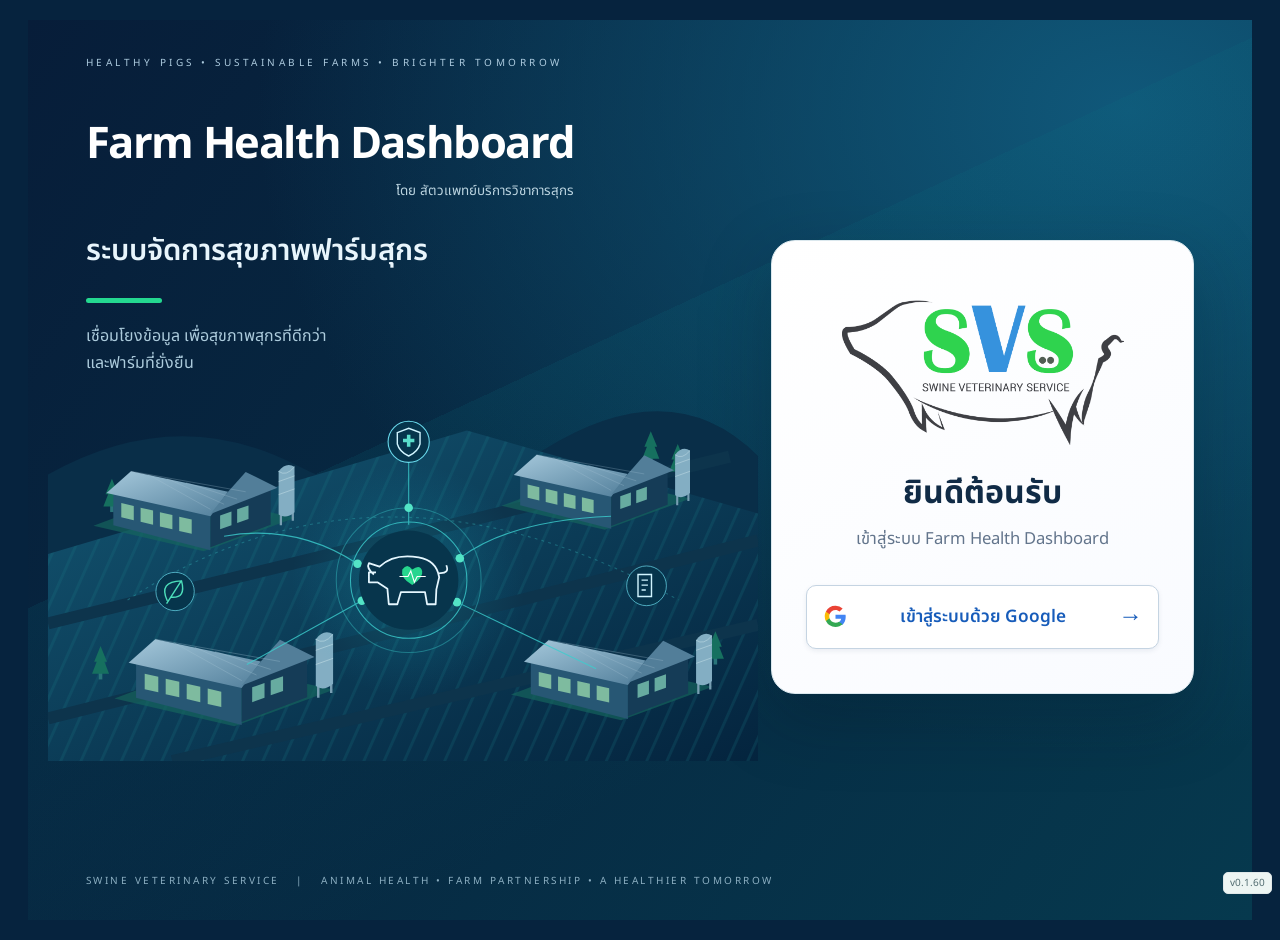
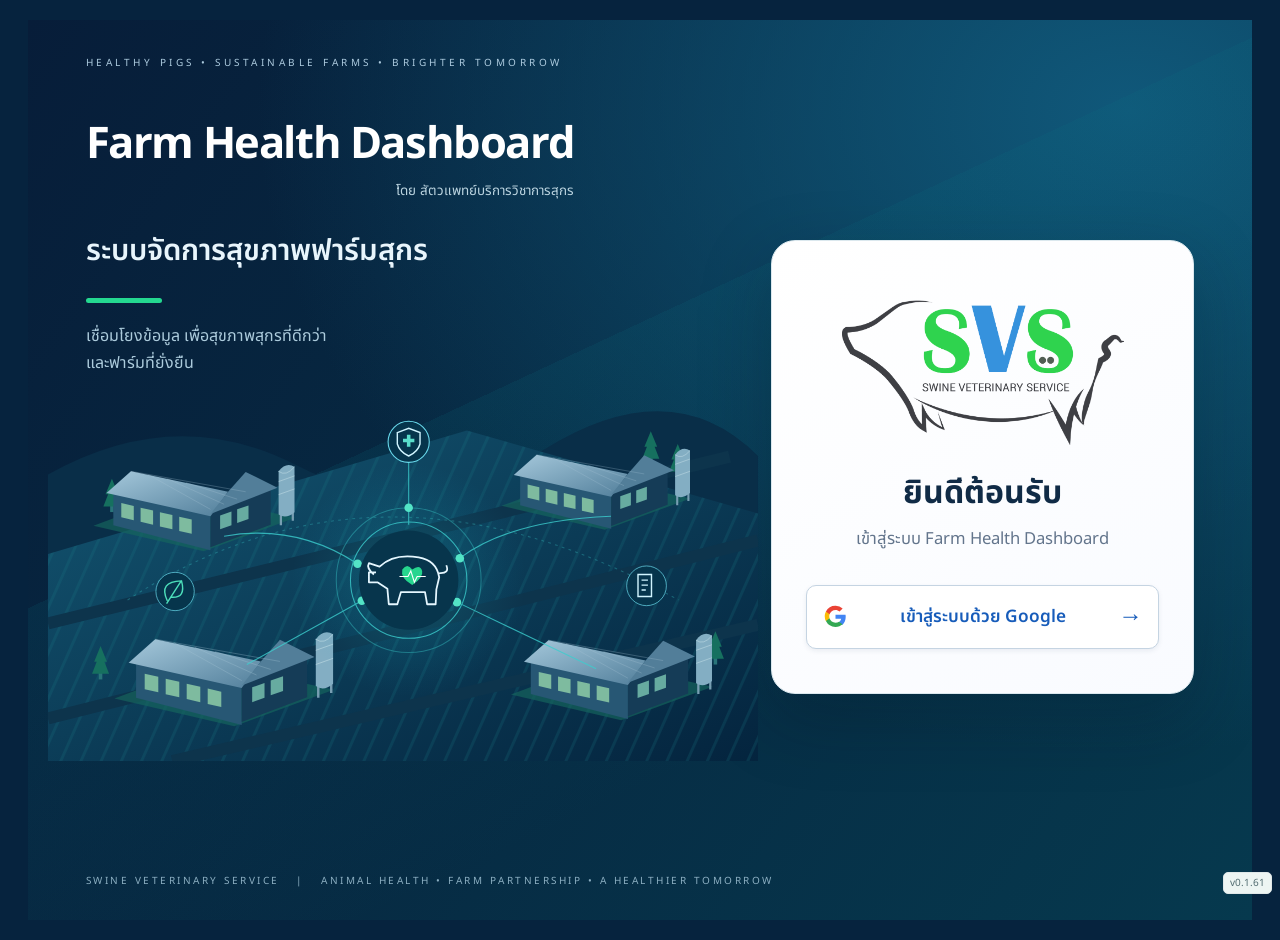
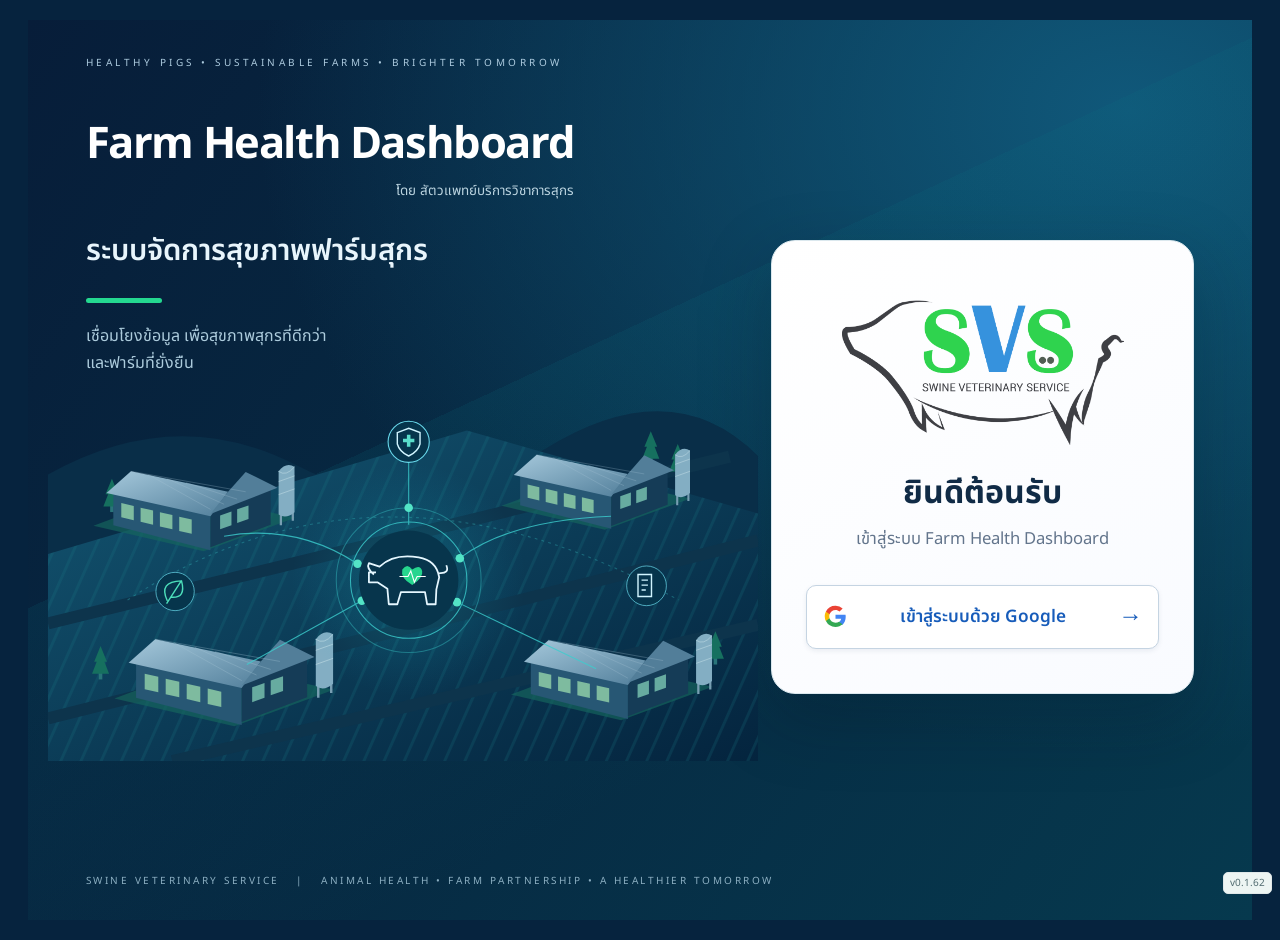
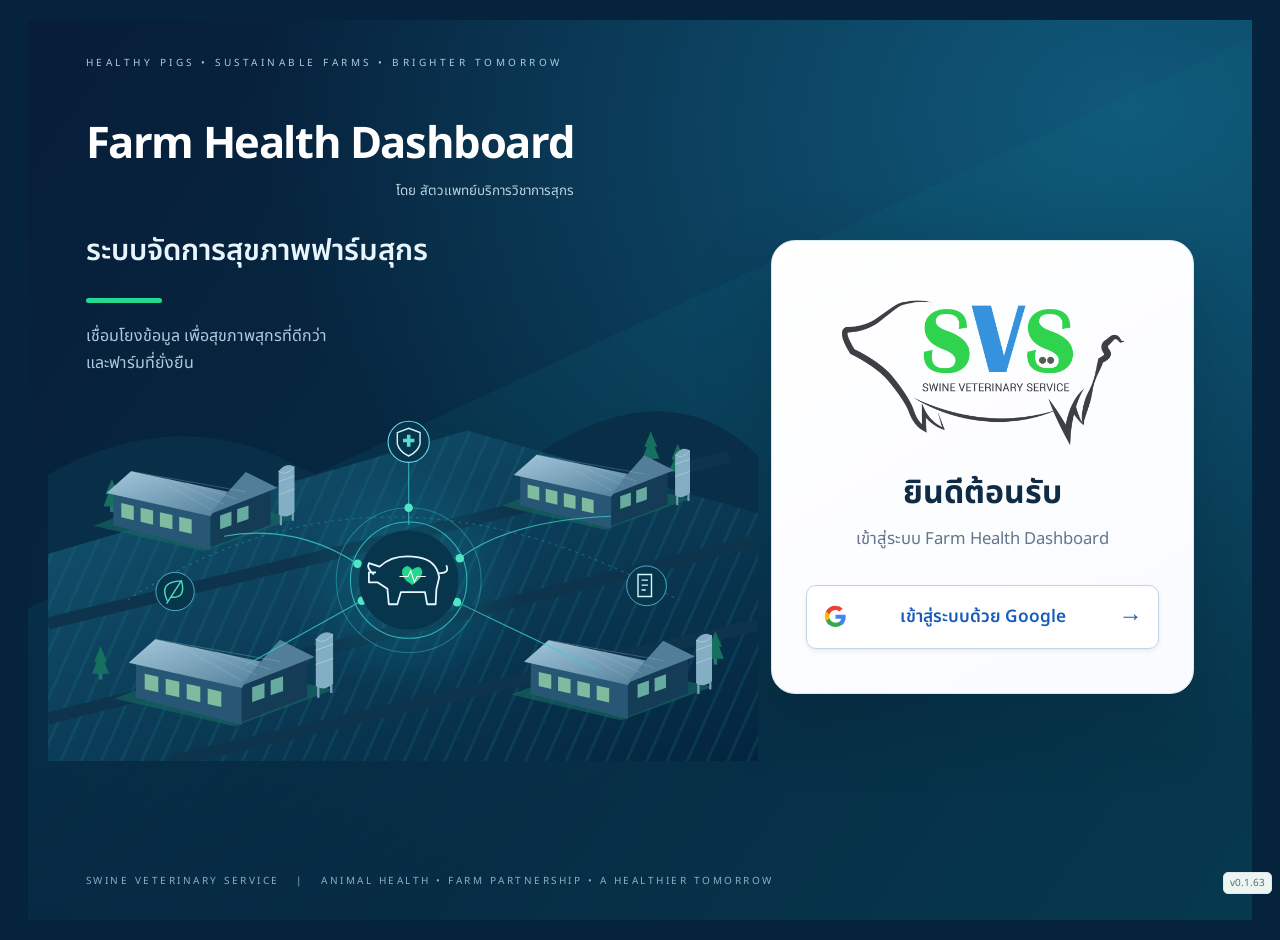
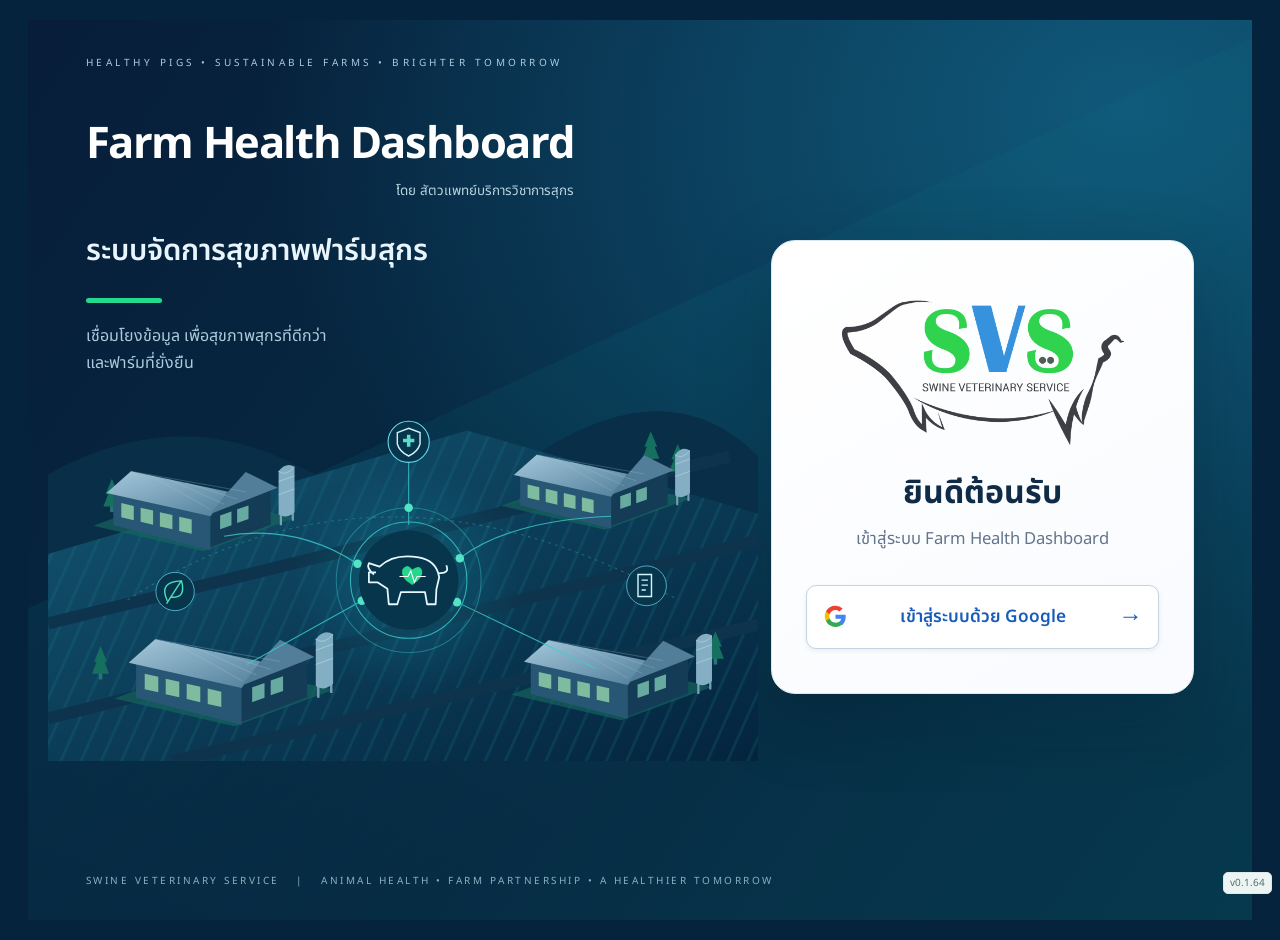
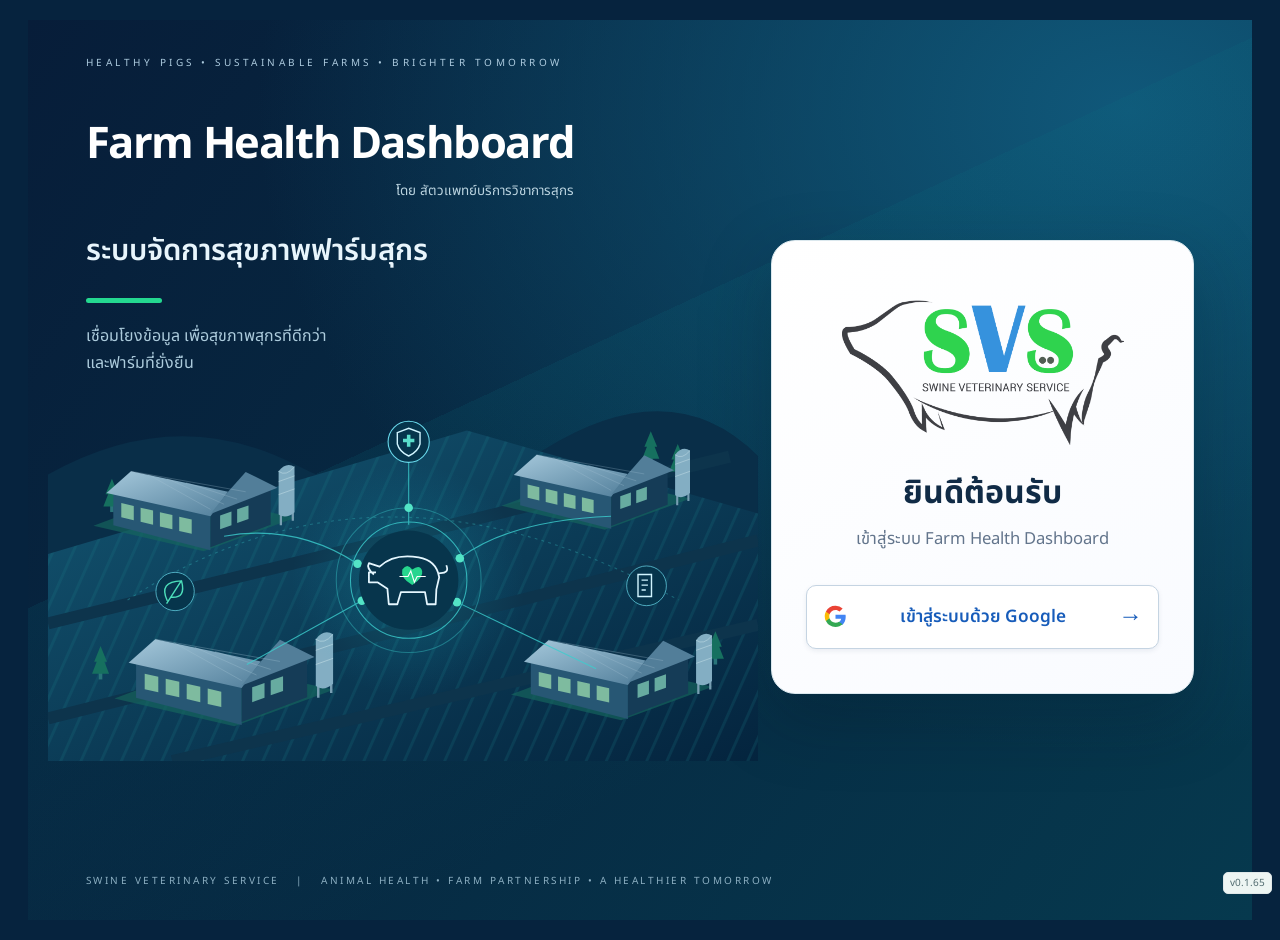
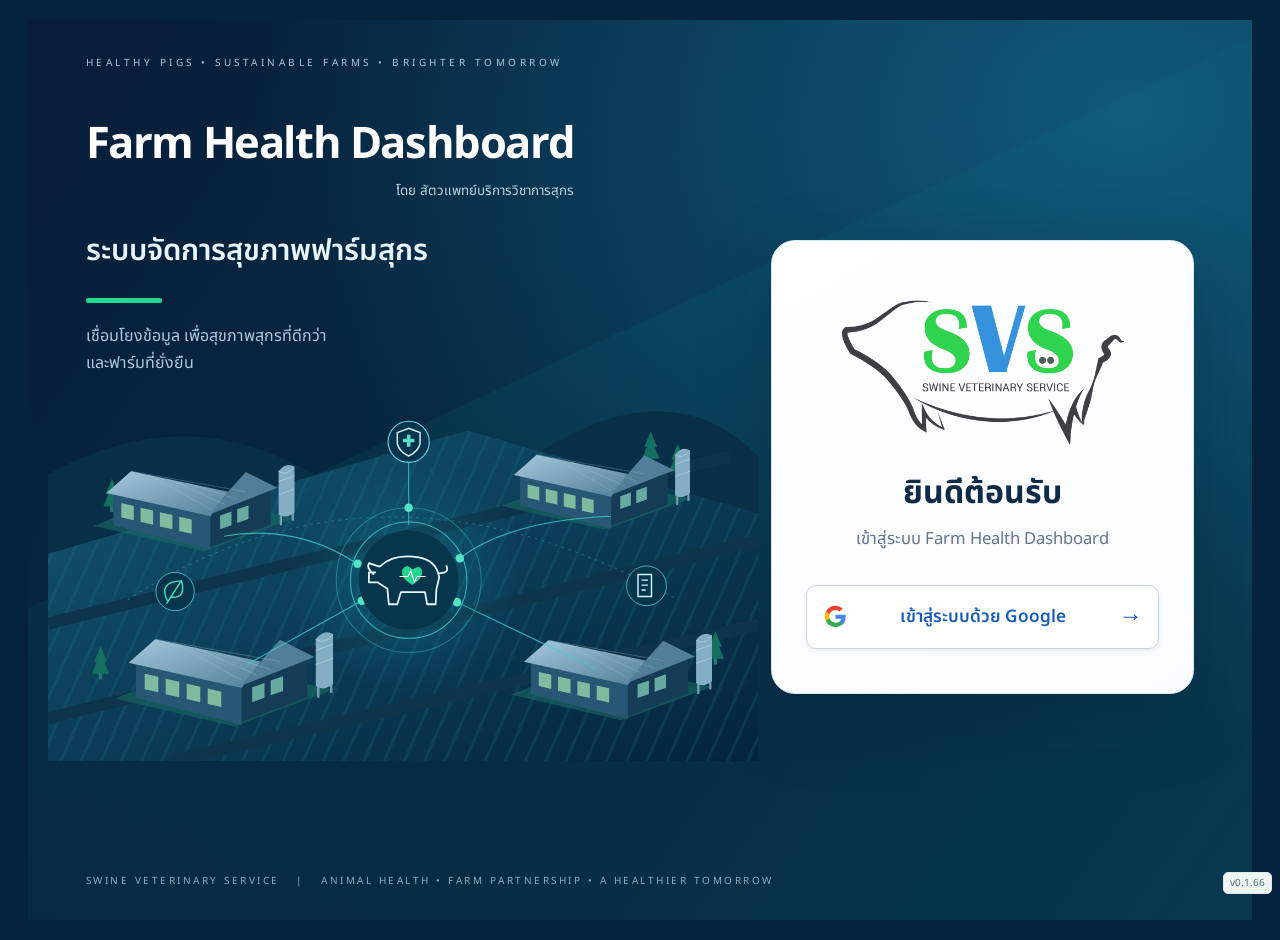
